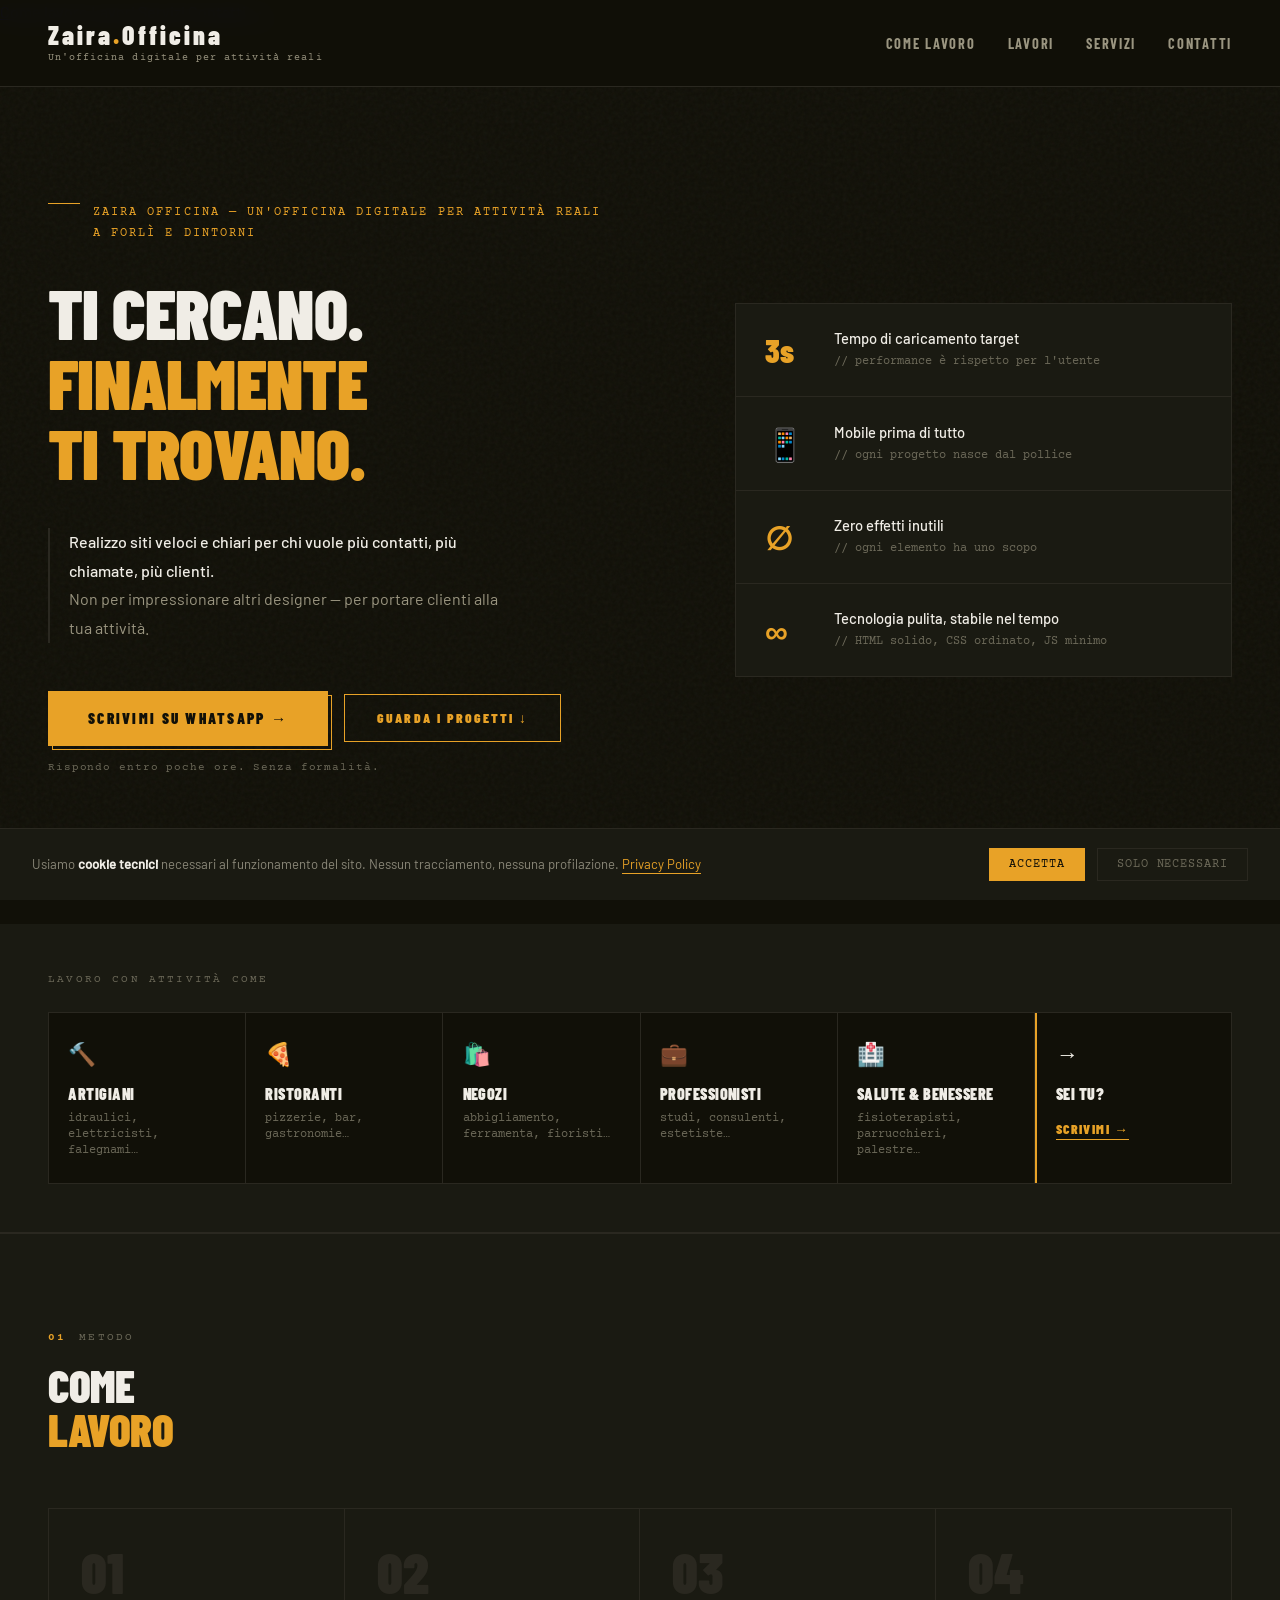
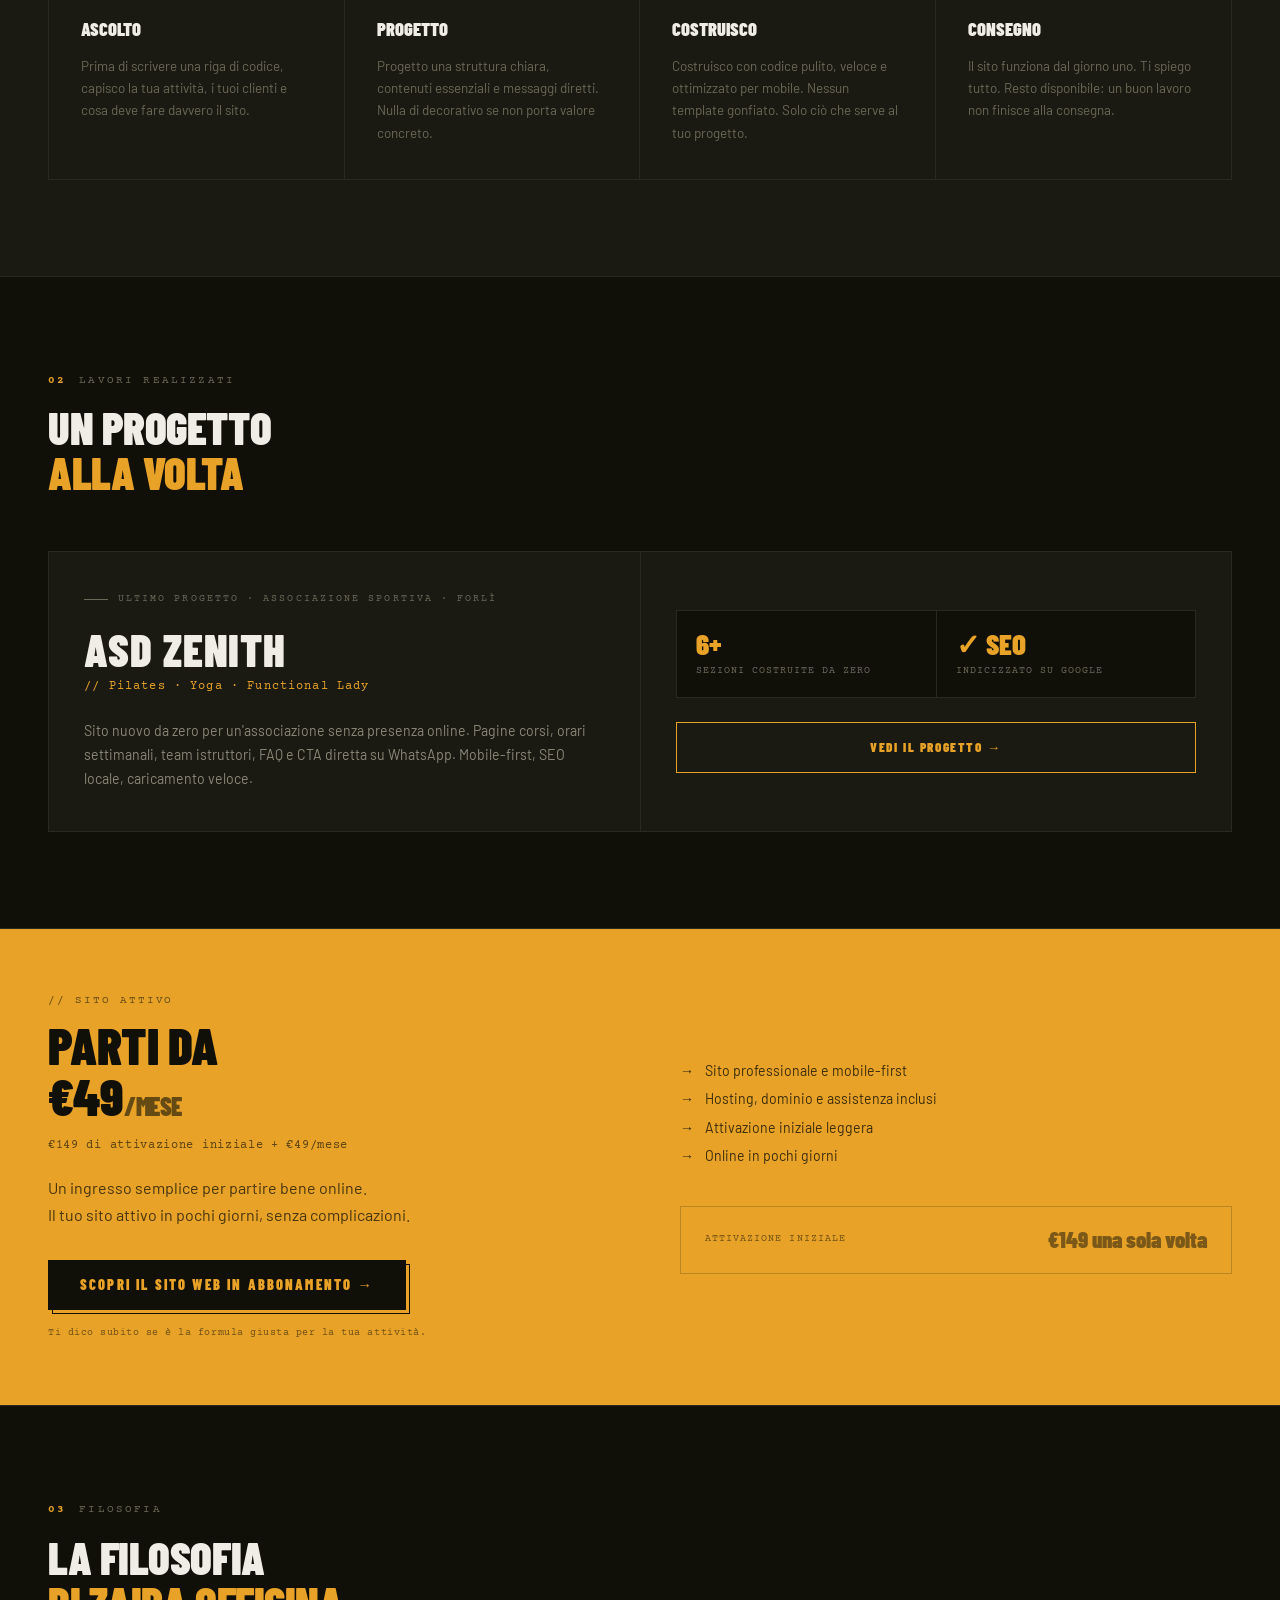
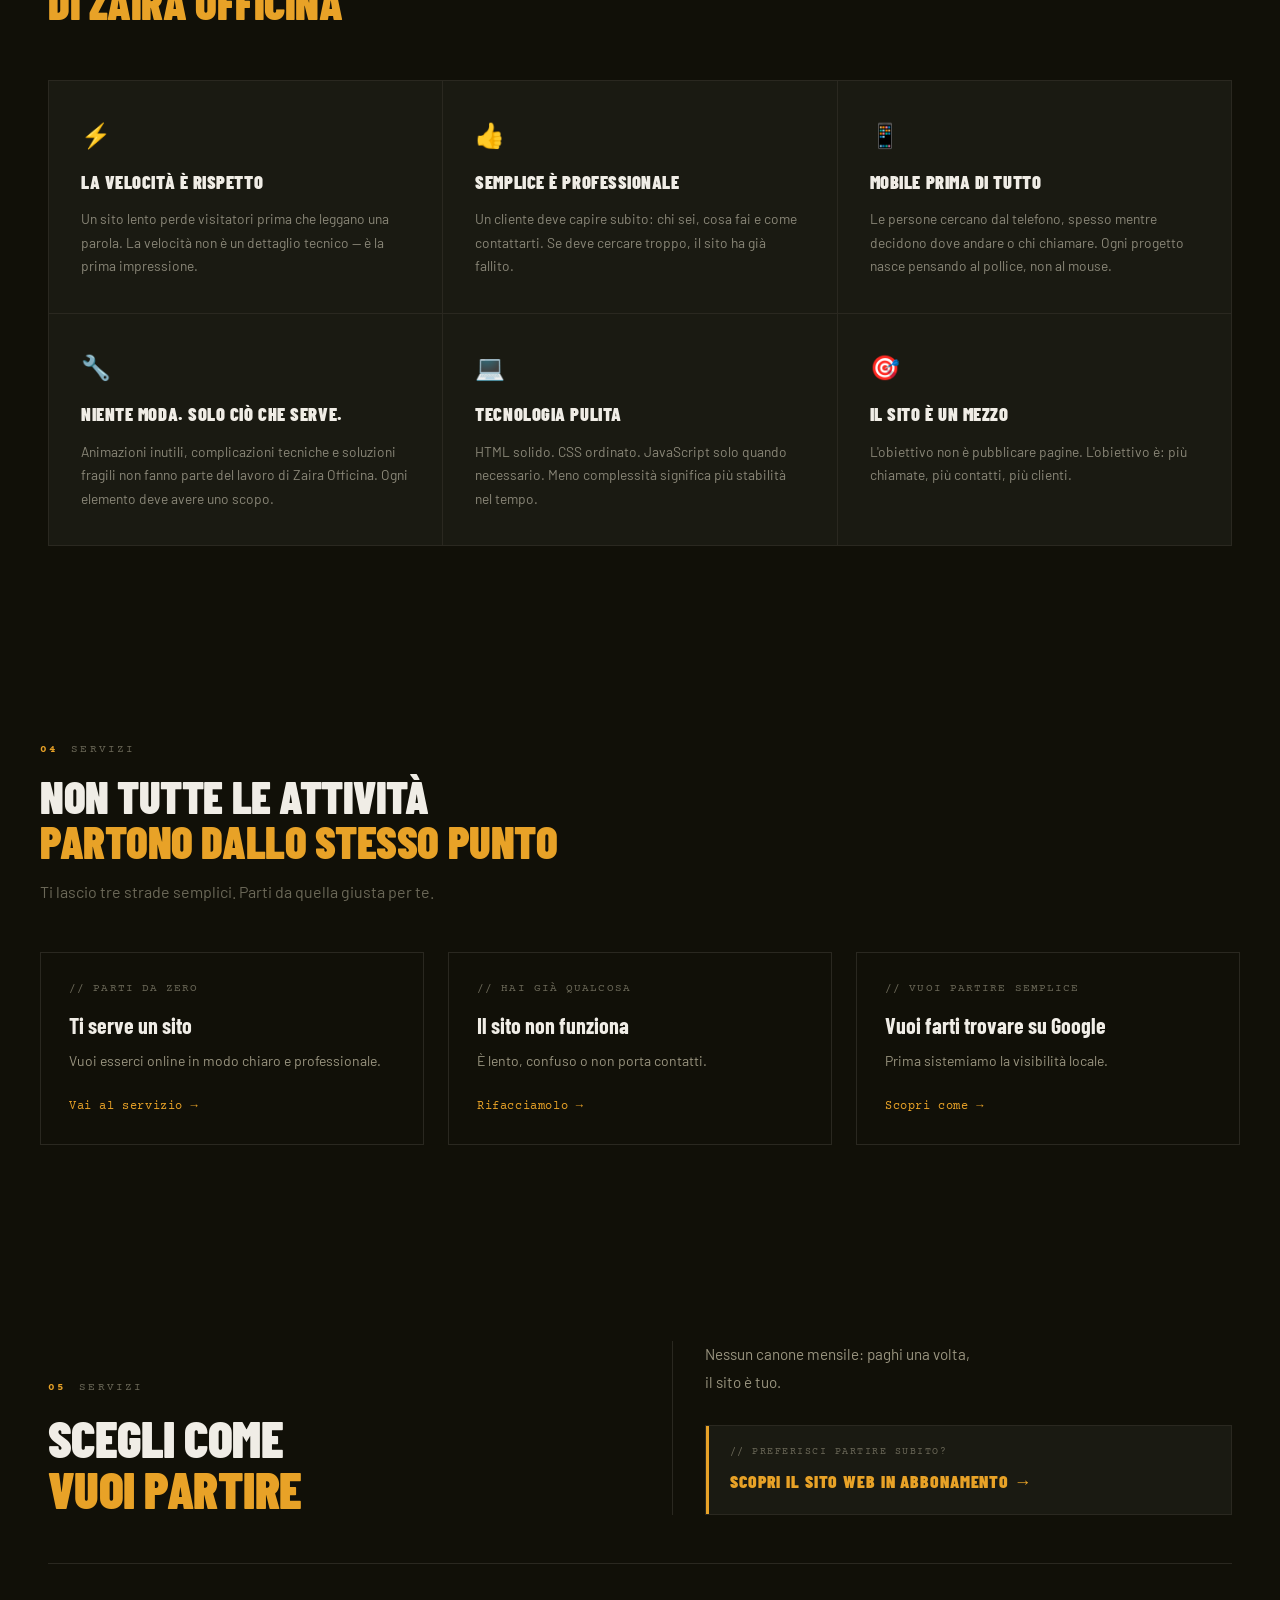
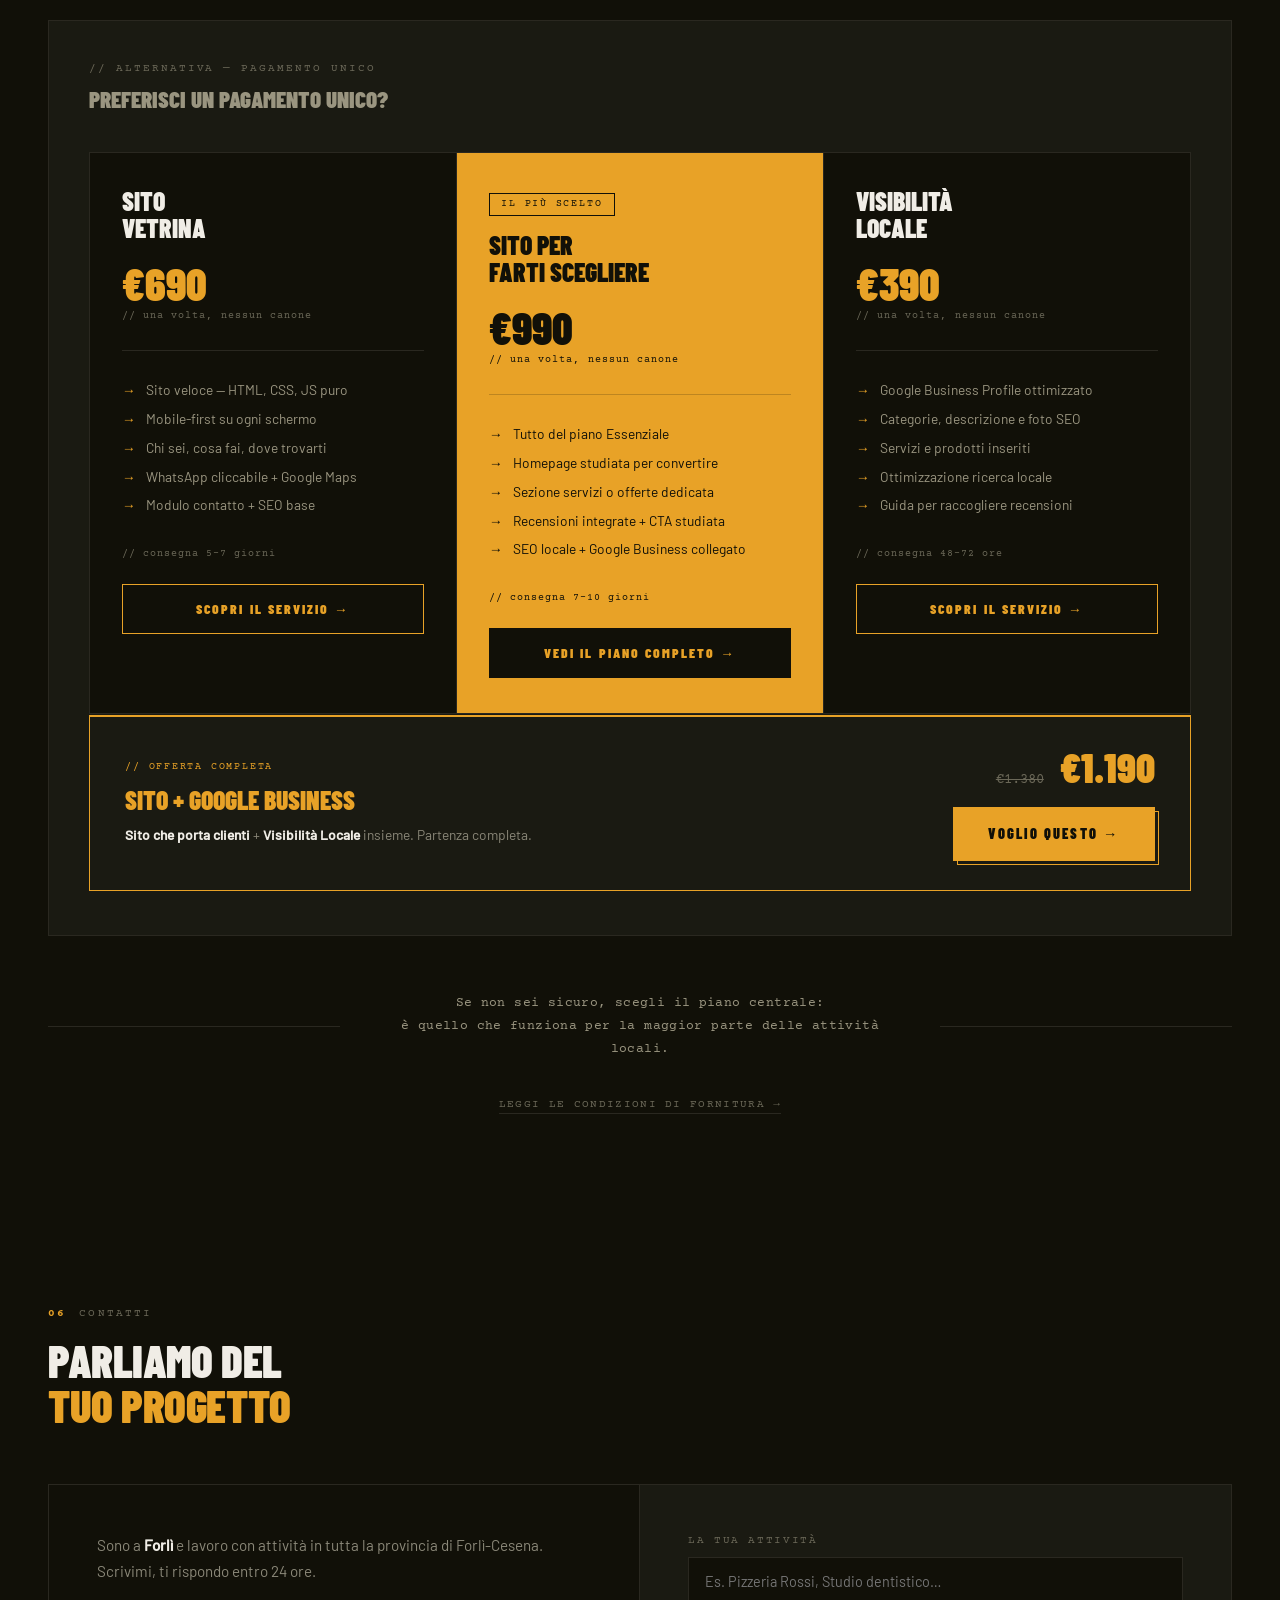
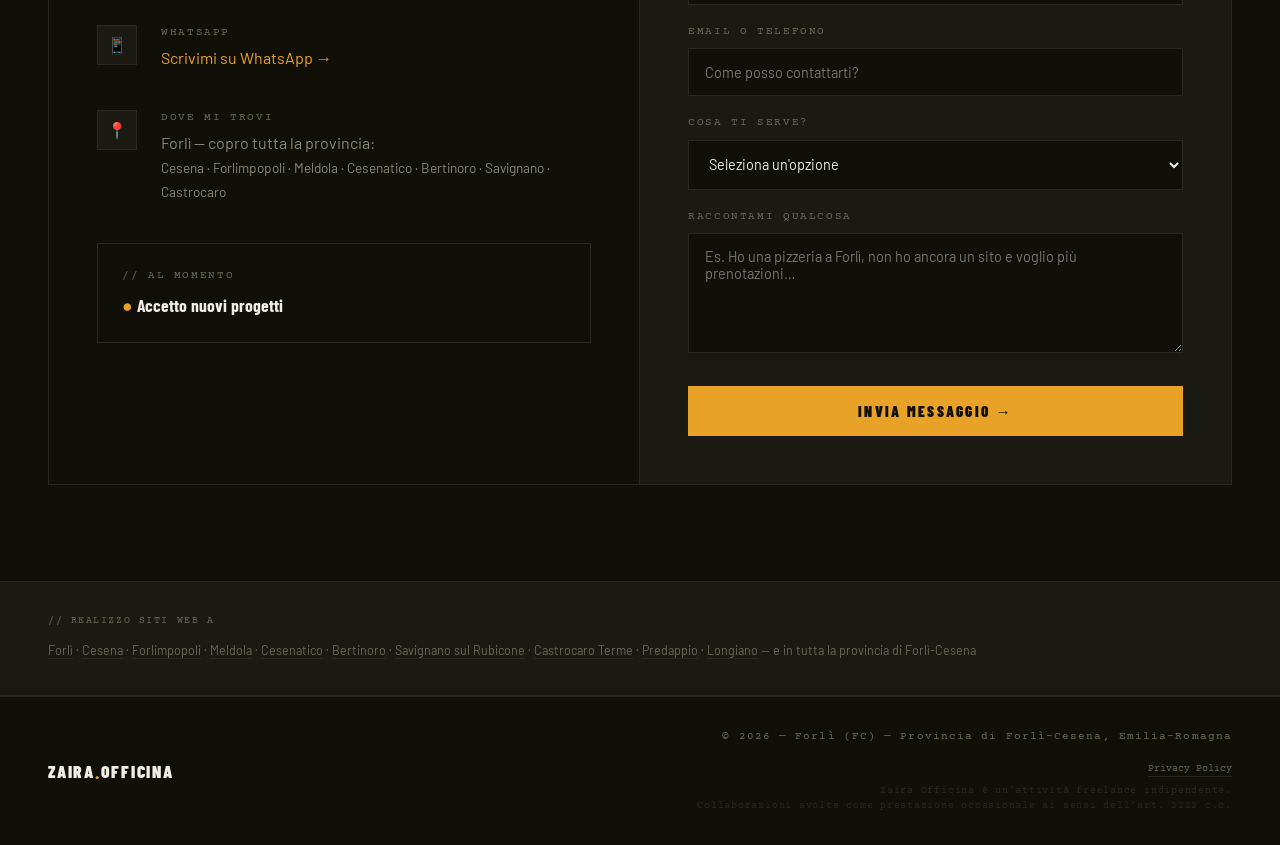
==== index.html @ 29a96f9b "fix: update" ====
<!DOCTYPE html>
<html lang="it">

<head>
    <meta charset="UTF-8">
    <meta name="viewport" content="width=device-width, initial-scale=1.0, viewport-fit=cover">


    <!-- Titolo pagina — include la keyword locale principale -->
    <title>Siti web professionali a Forlì | Zaira Officina — Web Agency Forlì-Cesena</title>

    <!-- ── FAVICON ─────────────────────────────────────────────────────────── -->
    <link rel="icon" type="image/x-icon" href="img/favicon.ico">
    <link rel="icon" type="image/svg+xml" href="img/favicon.svg">
    <link rel="icon" type="image/png" sizes="32x32" href="img/favicon-32.png">
    <link rel="icon" type="image/png" sizes="16x16" href="img/favicon-16.png">

    <!-- Meta description — appare nei risultati Google (max 160 caratteri) -->
    <meta name="description" content="Zaira Officina crea siti web veloci per artigiani, negozi e ristoranti a Forlì e provincia di Forlì-Cesena. Design mobile-first, SEO locale, prezzi chiari. Risposta entro 24h.">

    <!-- Canonical — indica a Google l'URL ufficiale della pagina -->
    <link rel="canonical" href="https://zairaofficina.it/">

    <!-- Robots — permette esplicitamente indicizzazione e follow dei link -->
    <meta name="robots" content="index, follow, max-snippet:-1, max-image-preview:large, max-video-preview:-1">

    <link rel="sitemap" type="application/xml" href="sitemap.xml">

    <!-- ── OPEN GRAPH (Facebook, WhatsApp, LinkedIn) ──────────────────────── -->
    <meta property="og:type" content="website">
    <meta property="og:locale" content="it_IT">
    <meta property="og:site_name" content="Zaira Officina">
    <meta property="og:title" content="Siti web professionali a Forlì | Zaira Officina">
    <meta property="og:description" content="Siti veloci e chiari per artigiani, negozi e ristoranti a Forlì e provincia Forlì-Cesena. Più contatti, più clienti.">
    <meta property="og:url" content="https://zairaofficina.it/">
    <meta property="og:image" content="https://zairaofficina.it/img/og-sito-attivo.jpg">

    <!-- ── TWITTER / X CARD ──────────────────────────────────────────────── -->
    <meta name="twitter:card" content="summary_large_image">
    <meta name="twitter:title" content="Siti web professionali a Forlì | Zaira Officina">
    <meta name="twitter:description" content="Web agency a Forlì: siti veloci per artigiani, negozi e ristoranti in tutta la provincia Forlì-Cesena.">

    <!-- ── SCHEMA.ORG — DATI STRUTTURATI (JSON-LD) ───────────────────────── -->
    <script type="application/ld+json">
        {
            "@context": "https://schema.org",
            "@type": "ProfessionalService",
            "name": "Zaira Officina",
            "description": "Web agency a Forlì specializzata in siti web professionali per artigiani, negozi, ristoranti e liberi professionisti nella provincia di Forlì-Cesena.",
            "url": "https://zairaofficina.it",
            "logo": "https://zairaofficina.it/img/favicon.svg",
            "image": "https://zairaofficina.it/img/og-sito-attivo.jpg",
            "telephone": "+39-393-071-9544",
            "email": "info@zairaofficina.it",
            "address": {
                "@type": "PostalAddress",
                "addressLocality": "Forlimpopoli",
                "addressRegion": "FC",
                "postalCode": "47034",
                "addressCountry": "IT"
            },
            "geo": {
                "@type": "GeoCoordinates",
                "latitude": 44.1769,
                "longitude": 12.1285
            },
            "areaServed": [{
                "@type": "City",
                "name": "Forlì"
            }, {
                "@type": "City",
                "name": "Cesena"
            }, {
                "@type": "City",
                "name": "Forlimpopoli"
            }, {
                "@type": "City",
                "name": "Meldola"
            }, {
                "@type": "City",
                "name": "Cesenatico"
            }, {
                "@type": "City",
                "name": "Bertinoro"
            }, {
                "@type": "City",
                "name": "Savignano sul Rubicone"
            }, {
                "@type": "City",
                "name": "Castrocaro Terme"
            }, {
                "@type": "AdministrativeArea",
                "name": "Provincia di Forlì-Cesena"
            }],
            "serviceType": [
                "Realizzazione siti web",
                "Web design mobile-first",
                "SEO locale",
                "E-commerce",
                "Google Business ottimizzazione"
            ],
            "priceRange": "€€",
            "openingHoursSpecification": [{
                "@type": "OpeningHoursSpecification",
                "dayOfWeek": ["Monday", "Tuesday", "Wednesday", "Thursday", "Friday"],
                "opens": "09:00",
                "closes": "18:00"
            }],
            "sameAs": [
                "https://www.instagram.com/zaira.officina/"
            ]
        }
    </script>

    <link rel="stylesheet" href="css/main.min.css">
</head>

<body>

    <!-- NAVIGAZIONE -->
    <nav>
        <a href="index.html" class="nav-logo">
            <span class="logo-name">Zaira<span>.</span>Officina</span>
            <span class="logo-tag">Un'officina digitale per attività reali</span>
        </a>

        <!-- Menu desktop -->
        <ul class="nav-links">
            <li><a href="#processo">Come lavoro</a></li>
            <li><a href="#portfolio">Lavori</a></li>
            <li><a href="#prezzi">Servizi</a></li>
            <li><a href="#contatti">Contatti</a></li>
        </ul>

        <!-- Hamburger — visibile solo su mobile (< 900px) -->
        <button class="hamburger" aria-label="Apri menu" aria-expanded="false">
            <span class="hamburger-bar"></span>
            <span class="hamburger-bar"></span>
            <span class="hamburger-bar"></span>
        </button>
    </nav>

    <!-- Menu overlay mobile -->
    <div class="nav-mobile-menu" role="dialog" aria-label="Menu di navigazione">
        <a href="#processo">Come lavoro</a>
        <a href="#portfolio">Lavori</a>
        <a href="#prezzi">Servizi</a>
        <a href="#contatti" class="nav-mobile-cta">Contatti →</a>
    </div>


    <!-- ════════════════════════════════════════════════════════════════════════
       HERO
       Struttura: colonna sinistra (titolo + CTA) | colonna destra (stat-blocks)
       ════════════════════════════════════════════════════════════════════════ -->
    <div class="hero">

        <!-- Colonna sinistra -->
        <div class="hero-left">
            <p class="hero-tag">
                Zaira Officina — un'officina digitale per attività reali<br>a Forlì e dintorni
            </p>

            <h1 class="hero-title">
                <!-- Riga 1: sempre visibile -->
                <span class="line-seek">Ti cercano.</span><br>

                <!-- Riga 2: viene barrata e scompare via CSS animation -->
                <span class="line-lost">Non ti trovano.</span>

                <!-- Riga 3: entra dal basso dopo la barratura -->
                <span class="line-solution">Finalmente<br>ti trovano.</span>
            </h1>

            <p class="hero-sub">
                <strong>Realizzo siti veloci e chiari per chi vuole più contatti, più chiamate, più clienti.</strong><br> Non per impressionare altri designer — per portare clienti alla tua attività.
            </p>

            <!-- CTA hero: bottone primario WhatsApp + secondario portfolio -->
            <div class="hero-cta-group">
                <a href="https://wa.me/393930719544?text=Ciao%20Cristian,%20ho%20visto%20il%20tuo%20sito.%20Vorrei%20capire%20meglio." class="btn-primary" target="_blank" rel="noopener">
                    Scrivimi su WhatsApp →
                </a>
                <a href="#portfolio" class="btn-outline">
                    Guarda i progetti ↓
                </a>
            </div>
            <p class="hero-cta-note">Rispondo entro poche ore. Senza formalità.</p>
        </div>

        <!-- Colonna destra: stat-blocks -->
        <div class="hero-right">
            <div class="stat-block">
                <div class="stat-num">3s</div>
                <div>
                    <div class="stat-label">Tempo di caricamento target</div>
                    <div class="stat-desc">// performance è rispetto per l'utente</div>
                </div>
            </div>

            <div class="stat-block">
                <div class="stat-num">📱</div>
                <div>
                    <div class="stat-label">Mobile prima di tutto</div>
                    <div class="stat-desc">// ogni progetto nasce dal pollice</div>
                </div>
            </div>

            <div class="stat-block">
                <div class="stat-num">∅</div>
                <div>
                    <div class="stat-label">Zero effetti inutili</div>
                    <div class="stat-desc">// ogni elemento ha uno scopo</div>
                </div>
            </div>

            <div class="stat-block">
                <div class="stat-num">∞</div>
                <div>
                    <div class="stat-label">Tecnologia pulita, stabile nel tempo</div>
                    <div class="stat-desc">// HTML solido, CSS ordinato, JS minimo</div>
                </div>
            </div>
        </div>

    </div>
    <!-- /hero -->

    <!-- FOR WHO -->
    <div class="for-who">
        <div class="for-who-inner">
            <p class="for-who-label">Lavoro con attività come</p>
            <div class="for-who-grid">

                <div class="for-who-item">
                    <span class="for-who-icon" aria-hidden="true">🔨</span>
                    <span class="for-who-name">Artigiani</span>
                    <span class="for-who-ex">idraulici, elettricisti, falegnami…</span>
                </div>

                <div class="for-who-item">
                    <span class="for-who-icon" aria-hidden="true">🍕</span>
                    <span class="for-who-name">Ristoranti</span>
                    <span class="for-who-ex">pizzerie, bar, gastronomie…</span>
                </div>

                <div class="for-who-item">
                    <span class="for-who-icon" aria-hidden="true">🛍️</span>
                    <span class="for-who-name">Negozi</span>
                    <span class="for-who-ex">abbigliamento, ferramenta, fioristi…</span>
                </div>

                <div class="for-who-item">
                    <span class="for-who-icon" aria-hidden="true">💼</span>
                    <span class="for-who-name">Professionisti</span>
                    <span class="for-who-ex">studi, consulenti, estetiste…</span>
                </div>

                <div class="for-who-item">
                    <span class="for-who-icon" aria-hidden="true">🏥</span>
                    <span class="for-who-name">Salute &amp; Benessere</span>
                    <span class="for-who-ex">fisioterapisti, parrucchieri, palestre…</span>
                </div>

                <!-- CTA: "Sei tu?" -->
                <div class="for-who-item for-who-cta">
                    <span class="for-who-icon" aria-hidden="true">→</span>
                    <span class="for-who-name">Sei tu?</span>
                    <a href="#contatti" class="for-who-link">Scrivimi →</a>
                </div>

            </div>
        </div>
    </div>
    <!-- /for-who -->


    <!-- PROCESSO -->
    <section id="processo" class="process">
        <div class="process-inner">
            <div class="section-label" data-num="01">Metodo</div>
            <h2 class="section-title">
                Come<br>
                <span>lavoro</span>
            </h2>

            <div class="process-steps">

                <div class="step">
                    <div class="step-num" aria-hidden="true">01</div>
                    <h3 class="step-title">Ascolto</h3>
                    <p class="step-text">Prima di scrivere una riga di codice, capisco la tua attività, i tuoi clienti e cosa deve fare davvero il sito.</p>
                </div>

                <div class="step">
                    <div class="step-num" aria-hidden="true">02</div>
                    <h3 class="step-title">Progetto</h3>
                    <p class="step-text">Progetto una struttura chiara, contenuti essenziali e messaggi diretti. Nulla di decorativo se non porta valore concreto.</p>
                </div>

                <div class="step">
                    <div class="step-num" aria-hidden="true">03</div>
                    <h3 class="step-title">Costruisco</h3>
                    <p class="step-text">Costruisco con codice pulito, veloce e ottimizzato per mobile. Nessun template gonfiato. Solo ciò che serve al tuo progetto.</p>
                </div>

                <div class="step">
                    <div class="step-num" aria-hidden="true">04</div>
                    <h3 class="step-title">Consegno</h3>
                    <p class="step-text">Il sito funziona dal giorno uno. Ti spiego tutto. Resto disponibile: un buon lavoro non finisce alla consegna.</p>
                </div>

            </div>
        </div>
    </section>
    <!-- /processo -->


    <!-- PORTFOLIO -->
    <section id="portfolio" class="portfolio">
        <div class="section-label" data-num="02">Lavori realizzati</div>
        <h2 class="section-title">
            Un progetto<br>
            <span>alla volta</span>
        </h2>

        <div class="portfolio-card">

            <div class="card-left">
                <div class="card-tag">Ultimo progetto · Associazione sportiva · Forlì</div>
                <div class="card-client">ASD Zenith</div>
                <div class="card-type">// Pilates · Yoga · Functional Lady</div>
                <div class="card-desc">
                    Sito nuovo da zero per un'associazione senza presenza online. Pagine corsi, orari settimanali, team istruttori, FAQ e CTA diretta su WhatsApp. Mobile-first, SEO locale, caricamento veloce.
                </div>
            </div>

            <div class="card-right">
                <div class="card-stats">
                    <div class="card-stat">
                        <div class="card-stat-num">6+</div>
                        <div class="card-stat-label">sezioni costruite da zero</div>
                    </div>
                    <div class="card-stat">
                        <div class="card-stat-num">✓ SEO</div>
                        <div class="card-stat-label">indicizzato su Google</div>
                    </div>
                </div>
                <a href="https://www.zenithasd.it" class="card-link" target="_blank" rel="noopener">Vedi il progetto →</a>
            </div>

        </div>

    </section>
    <!-- /portfolio -->


    <!-- ════════════════════════════════════════════════════════════════════════
       SITO ATTIVO — Spotlight canone mensile
       ════════════════════════════════════════════════════════════════════════ -->
    <section class="sa-spotlight">
        <div class="sa-spotlight-inner">

            <div class="sa-spotlight-left">
                <div class="sa-spotlight-label">// sito attivo</div>

                <h2 class="sa-spotlight-title">
                    Parti da<br>
                    <span class="sa-sp-price-inline">€49</span><span class="sa-sp-mo">/mese</span>
                </h2>

                <p class="sa-spotlight-mini">€149 di attivazione iniziale + €49/mese</p>

                <p class="sa-spotlight-sub">
                    Un ingresso semplice per partire bene online.<br> Il tuo sito attivo in pochi giorni, senza complicazioni.
                </p>

                <a href="pages/sito-attivo.html" class="sa-spotlight-cta">Scopri il sito web in abbonamento →</a>

                <p class="sa-spotlight-reassure">
                    Ti dico subito se è la formula giusta per la tua attività.
                </p>
            </div>

            <div class="sa-spotlight-right">

                <ul class="sa-spotlight-list">
                    <li>Sito professionale e mobile-first</li>
                    <li>Hosting, dominio e assistenza inclusi</li>
                    <li>Attivazione iniziale leggera</li>
                    <li>Online in pochi giorni</li>
                </ul>

                <div class="sa-spotlight-activation">
                    <span class="sa-act-label">Attivazione iniziale</span>
                    <span class="sa-act-value">€149 una sola volta</span>
                </div>

            </div>

        </div>
    </section>
    <!-- /sito-attivo -->

    <!-- ════════════════════════════════════════════════════════════════════════
       PREZZI — "Scegli come vuoi partire"
       ════════════════════════════════════════════════════════════════════════ -->



    <!-- MANIFESTO -->
    <section id="manifesto" class="manifesto">
        <div class="section-label" data-num="03">Filosofia</div>
        <h2 class="section-title">
            La filosofia<br>
            <span>di Zaira Officina</span>
        </h2>

        <div class="manifesto-grid">

            <article class="manifesto-card">
                <span class="card-icon" aria-hidden="true">⚡</span>
                <h3 class="card-title">La velocità è rispetto</h3>
                <p class="card-text">Un sito lento perde visitatori prima che leggano una parola. La velocità non è un dettaglio tecnico — è la prima impressione.</p>
            </article>

            <article class="manifesto-card">
                <span class="card-icon" aria-hidden="true">👍</span>
                <h3 class="card-title">Semplice è professionale</h3>
                <p class="card-text">Un cliente deve capire subito: chi sei, cosa fai e come contattarti. Se deve cercare troppo, il sito ha già fallito.</p>
            </article>

            <article class="manifesto-card">
                <span class="card-icon" aria-hidden="true">📱</span>
                <h3 class="card-title">Mobile prima di tutto</h3>
                <p class="card-text">Le persone cercano dal telefono, spesso mentre decidono dove andare o chi chiamare. Ogni progetto nasce pensando al pollice, non al mouse.</p>
            </article>

            <article class="manifesto-card">
                <span class="card-icon" aria-hidden="true">🔧</span>
                <h3 class="card-title">Niente moda. Solo ciò che serve.</h3>
                <p class="card-text">Animazioni inutili, complicazioni tecniche e soluzioni fragili non fanno parte del lavoro di Zaira Officina. Ogni elemento deve avere uno scopo.</p>
            </article>

            <article class="manifesto-card">
                <span class="card-icon" aria-hidden="true">💻</span>
                <h3 class="card-title">Tecnologia pulita</h3>
                <p class="card-text">HTML solido. CSS ordinato. JavaScript solo quando necessario. Meno complessità significa più stabilità nel tempo.</p>
            </article>

            <article class="manifesto-card">
                <span class="card-icon" aria-hidden="true">🎯</span>
                <h3 class="card-title">Il sito è un mezzo</h3>
                <p class="card-text">L'obiettivo non è pubblicare pagine. L'obiettivo è: più chiamate, più contatti, più clienti.</p>
            </article>

        </div>
    </section>
    <!-- /manifesto -->

    <!-- services-entry -->
    <section class="services-entry">

        <div class="services-entry-inner">

            <div class="section-label" data-num="04">Servizi</div>

            <h2 class="section-title">
                Non tutte le attività<br>
                <span>partono dallo stesso punto</span>
            </h2>

            <p class="services-entry-sub">
                Ti lascio tre strade semplici. Parti da quella giusta per te.
            </p>

            <div class="services-entry-grid">

                <!-- 1. NON HAI SITO -->
                <a href="servizi/siti-web-forli.html" class="services-entry-card">
                    <div class="services-entry-label">// parti da zero</div>
                    <h3>Ti serve un sito</h3>
                    <p>Vuoi esserci online in modo chiaro e professionale.</p>
                    <span class="services-entry-link">Vai al servizio →</span>
                </a>

                <!-- 2. HAI GIÀ UN SITO -->
                <a href="servizi/rifacimento-sito-web.html" class="services-entry-card">
                    <div class="services-entry-label">// hai già qualcosa</div>
                    <h3>Il sito non funziona</h3>
                    <p>È lento, confuso o non porta contatti.</p>
                    <span class="services-entry-link">Rifacciamolo →</span>
                </a>

                <!-- 3. VUOI PARTIRE LEGGERO -->
                <a href="servizi/google-business-profile.html" class="services-entry-card">
                    <div class="services-entry-label">// vuoi partire semplice</div>
                    <h3>Vuoi farti trovare su Google</h3>
                    <p>Prima sistemiamo la visibilità locale.</p>
                    <span class="services-entry-link">Scopri come →</span>
                </a>

            </div>

        </div>

    </section>
    <!-- /services-entry -->

    <!-- prezzi -->
    <section id="prezzi" class="pz">

        <!-- HEADER -->
        <div class="pz-header">
            <div class="pz-header-left">
                <div class="section-label" data-num="05">Servizi</div>
                <h2 class="pz-title">Scegli come<br><span>vuoi partire</span></h2>
            </div>
            <div class="pz-header-right">
                <p class="pz-sub">Nessun canone mensile: paghi una volta,<br>il sito è tuo.</p>
                <a href="pages/sito-attivo.html" class="pz-sub-cta">
                    <span class="pz-sub-cta-label">// preferisci partire subito?</span>
                    <span class="pz-sub-cta-text">Scopri il sito web in abbonamento →</span>
                </a>
            </div>
        </div>
        <!-- /pz-header -->

        <!-- BLOCCO A — PAGAMENTO UNA TANTUM -->
        <div class="pz-block pz-block--secondary">

            <div class="pz-block-header">
                <div class="pz-block-label">// alternativa — pagamento unico</div>
                <h3 class="pz-block-title pz-block-title--secondary">Preferisci un pagamento unico?</h3>
            </div>

            <div class="pz-cards">

                <!-- Sito Vetrina -->
                <div class="pz-card">
                    <div class="pz-card-top">
                        <div class="pz-card-name">Sito<br>Vetrina</div>
                        <div class="pz-price">
                            <span class="pz-price-num">€690</span>
                            <span class="pz-price-note">// una volta, nessun canone</span>
                        </div>
                    </div>
                    <ul class="pz-features">
                        <li>Sito veloce — HTML, CSS, JS puro</li>
                        <li>Mobile-first su ogni schermo</li>
                        <li>Chi sei, cosa fai, dove trovarti</li>
                        <li>WhatsApp cliccabile + Google Maps</li>
                        <li>Modulo contatto + SEO base</li>
                    </ul>
                    <div class="pz-delivery">// consegna 5–7 giorni</div>
                    <a href="servizi/siti-web-forli.html" class="pz-btn pz-btn--outline">Scopri il servizio →</a>
                </div>

                <!-- Sito per farti scegliere — FEATURED -->
                <div class="pz-card pz-card--featured">
                    <div class="pz-badge">Il più scelto</div>
                    <div class="pz-card-top">
                        <div class="pz-card-name">Sito per<br>farti scegliere</div>
                        <div class="pz-price">
                            <span class="pz-price-num">€990</span>
                            <span class="pz-price-note">// una volta, nessun canone</span>
                        </div>
                    </div>
                    <ul class="pz-features">
                        <li>Tutto del piano Essenziale</li>
                        <li>Homepage studiata per convertire</li>
                        <li>Sezione servizi o offerte dedicata</li>
                        <li>Recensioni integrate + CTA studiata</li>
                        <li>SEO locale + Google Business collegato</li>
                    </ul>
                    <div class="pz-delivery">// consegna 7–10 giorni</div>
                    <a href="servizi/siti-web-forli.html#pro" class="pz-btn pz-btn--dark">Vedi il piano completo →</a>
                </div>

                <!-- Visibilità Locale -->
                <div class="pz-card">
                    <div class="pz-card-top">
                        <div class="pz-card-name">Visibilità<br>Locale</div>
                        <div class="pz-price">
                            <span class="pz-price-num">€390</span>
                            <span class="pz-price-note">// una volta, nessun canone</span>
                        </div>
                    </div>
                    <ul class="pz-features">
                        <li>Google Business Profile ottimizzato</li>
                        <li>Categorie, descrizione e foto SEO</li>
                        <li>Servizi e prodotti inseriti</li>
                        <li>Ottimizzazione ricerca locale</li>
                        <li>Guida per raccogliere recensioni</li>
                    </ul>
                    <div class="pz-delivery">// consegna 48–72 ore</div>
                    <a href="servizi/google-business-profile.html" class="pz-btn pz-btn--outline">Scopri il servizio →</a>
                </div>

            </div>
            <!-- /pz-cards -->

            <!-- Bundle -->
            <div class="pz-bundle">
                <div class="pz-bundle-left">
                    <div class="pz-bundle-label">// offerta completa</div>
                    <div class="pz-bundle-name">Sito + Google Business</div>
                    <div class="pz-bundle-desc"><strong>Sito che porta clienti</strong> + <strong>Visibilità Locale</strong> insieme. Partenza completa.</div>
                </div>
                <div class="pz-bundle-right">
                    <div class="pz-bundle-prices">
                        <span class="pz-bundle-old">€1.380</span>
                        <span class="pz-bundle-new">€1.190</span>
                    </div>
                    <a href="#contatti" class="pz-btn pz-btn--primary">Voglio questo →</a>
                </div>
            </div>
            <!-- /bundle -->

        </div>
        <!-- /blocco A -->




        <!-- FRASE PSICOLOGICA -->
        <div class="pz-closer">
            <span class="pz-closer-line"></span>
            <p class="pz-closer-text">Se non sei sicuro, scegli il piano centrale:<br>è quello che funziona per la maggior parte delle attività locali.</p>
            <span class="pz-closer-line"></span>
        </div>

        <!-- LINK CONDIZIONI -->
        <div class="pz-conditions-wrap">
            <a href="pages/fornitura-termini.html" class="pz-conditions-link">
                Leggi le condizioni di fornitura →
            </a>
        </div>

    </section>
    <!-- /prezzi -->


    <!-- RECENSIONI -->
    <!-- RECENSIONI (temporaneamente commentata)
    <section class="reviews">
      <div class="reviews-inner">
        <div class="section-label" data-num="05">Recensioni reali</div>
        <h2 class="section-title">
          Cosa dicono<br>
          <span>i clienti</span>
        </h2>
        <div class="reviews-grid">
          <article class="review-card">
            <div class="stars" aria-label="5 stelle su 5">★★★★★</div>
            <blockquote class="review-text">
              "Finalmente un sito che i miei clienti capiscono al volo. In tre settimane dal lancio ho ricevuto più richieste di preventivo che nei sei mesi precedenti."
            </blockquote>
            <div class="review-author">Marco Ferretti</div>
            <div class="review-role">// Idraulico, Forlì</div>
          </article>
          <article class="review-card">
            <div class="stars" aria-label="5 stelle su 5">★★★★★</div>
            <blockquote class="review-text">
              "Niente fronzoli, niente perditempo. Mi hanno spiegato tutto chiaramente, il sito è veloce e funziona anche dal telefonino. Esattamente quello che cercavo."
            </blockquote>
            <div class="review-author">Laura Colombo</div>
            <div class="review-role">// Parrucchiera, Cesena</div>
          </article>
          <article class="review-card">
            <div class="stars" aria-label="5 stelle su 5">★★★★★</div>
            <blockquote class="review-text">
              "Il sito precedente era lento e non si vedeva bene sul telefono. Ora i clienti mi trovano su Google e mi scrivono direttamente su WhatsApp. Ha cambiato tutto."
            </blockquote>
            <div class="review-author">Giuseppe Rizzo</div>
            <div class="review-role">// Officina meccanica, Forlimpopoli</div>
          </article>
        </div>
      </div>
    </section>
    /reviews -->



    <!-- CONTATTI -->
    <section id="contatti" class="contact">
        <div class="section-label" data-num="06">Contatti</div>
        <h2 class="section-title">
            Parliamo del<br>
            <span>tuo progetto</span>
        </h2>

        <div class="contact-grid">

            <!-- Colonna sinistra: informazioni di contatto -->
            <div class="contact-left">
                <p class="contact-intro">
                    Sono a <strong class="contact-city">Forlì</strong> e lavoro con attività in tutta la provincia di Forlì-Cesena. Scrivimi, ti rispondo entro 24 ore.
                </p>

                <div class="contact-item">
                    <div class="contact-icon" aria-hidden="true">📱</div>
                    <div>
                        <div class="contact-label">WhatsApp</div>
                        <div class="contact-value">
                            <a href="https://wa.me/393930719544?text=Ciao%20Cristian,%20ho%20visto%20il%20tuo%20sito.%20Vorrei%20capire%20meglio.">Scrivimi su WhatsApp →</a>
                        </div>
                    </div>
                </div>

                <div class="contact-item">
                    <div class="contact-icon" aria-hidden="true">📍</div>
                    <div>
                        <div class="contact-label">Dove mi trovi</div>
                        <div class="contact-value contact-value-muted">
                            Forlì — copro tutta la provincia:<br>
                            <span class="contact-cities">Cesena · Forlimpopoli · Meldola · Cesenatico · Bertinoro · Savignano · Castrocaro</span>
                        </div>
                    </div>
                </div>

                <!-- Badge disponibilità -->
                <div class="contact-status">
                    <div class="contact-status-label">// al momento</div>
                    <div class="contact-status-text">
                        <span class="contact-status-dot" aria-label="Disponibili">●</span> Accetto nuovi progetti
                    </div>
                </div>
            </div>

            <!-- Colonna destra: form di contatto -->
            <div class="contact-right">
                <!-- L'id="contact-form" è usato da main.js per agganciare il submit handler -->
                <form id="contact-form" novalidate>

                    <div class="form-group">
                        <label for="field-attivita">La tua attività</label>
                        <input type="text" id="field-attivita" name="attivita" placeholder="Es. Pizzeria Rossi, Studio dentistico…" required>
                    </div>

                    <div class="form-group">
                        <label for="field-contatto">Email o telefono</label>
                        <input type="text" id="field-contatto" name="contatto" placeholder="Come posso contattarti?" required>
                    </div>

                    <div class="form-group">
                        <label for="field-tipo">Cosa ti serve?</label>
                        <select id="field-tipo" name="tipo">
                            <option value="">Seleziona un'opzione</option>
                            <option value="nuovo">Sito nuovo da zero</option>
                            <option value="rifacimento">Rifacimento sito esistente</option>
                            <option value="google-business">Google Business Profile</option>
                            <option value="manutenzione">Manutenzione sito</option>
                            <option value="ecommerce">E-commerce</option>
                            <option value="non-so">Non so ancora — parliamone</option>
                        </select>
                    </div>

                    <div class="form-group">
                        <label for="field-messaggio">Raccontami qualcosa</label>
                        <textarea id="field-messaggio" name="messaggio" placeholder="Es. Ho una pizzeria a Forlì, non ho ancora un sito e voglio più prenotazioni…"></textarea>
                    </div>

                    <button type="submit" class="form-submit">Invia messaggio →</button>

                </form>
            </div>

        </div>
    </section>
    <!-- /contatti -->


    <!-- ════════════════════════════════════════════════════════════════════════
       FOOTER
       ════════════════════════════════════════════════════════════════════════ -->
    <!-- COPERTURA TERRITORIALE -->
    <div class="territory-block">
        <div class="territory-block-inner">
            <p class="territory-label">// Realizzo siti web a</p>
            <p class="territory-cities">
                <a href="#contatti" class="territory-link">Forlì</a> ·
                <a href="#contatti" class="territory-link">Cesena</a> ·
                <a href="#contatti" class="territory-link">Forlimpopoli</a> ·
                <a href="#contatti" class="territory-link">Meldola</a> ·
                <a href="#contatti" class="territory-link">Cesenatico</a> ·
                <a href="#contatti" class="territory-link">Bertinoro</a> ·
                <a href="#contatti" class="territory-link">Savignano sul Rubicone</a> ·
                <a href="#contatti" class="territory-link">Castrocaro Terme</a> ·
                <a href="#contatti" class="territory-link">Predappio</a> ·
                <a href="#contatti" class="territory-link">Longiano</a>
                — e in tutta la provincia di Forlì-Cesena
            </p>
        </div>
    </div>

    <div class="divider" aria-hidden="true"></div>
    <footer>
        <div class="footer-logo">ZAIRA<span>.</span>OFFICINA</div>
        <div class="footer-right">
            <div class="footer-copy">
                © <span id="footer-year"></span> — Forlì (FC) — Provincia di Forlì-Cesena, Emilia-Romagna
            </div>
            <div class="footer-legal">
                <a href="pages/privacy.html" class="footer-legal-link">Privacy Policy</a>
            </div>
            <!-- Disclaimer prestazione occasionale — rimuovi quando apri P.IVA -->
            <div class="footer-disclaimer">
                Zaira Officina è un'attività freelance indipendente.<br> Collaborazioni svolte come prestazione occasionale ai sensi dell'art. 2222 c.c.
            </div>
        </div>
    </footer>



    <!-- ════════════════════════════════════════════════════════════════════════
       FLOATING CTA BAR — visibile solo su mobile (< 600px)
       WhatsApp: wa.me/393930719544
       ════════════════════════════════════════════════════════════════════════ -->
    <div class="mobile-cta-bar" aria-hidden="true">
        <a href="https://wa.me/393930719544?text=Ciao%20Cristian,%20ho%20visto%20il%20tuo%20sito.%20Vorrei%20capire%20meglio." class="mobile-cta-wa">
            <!-- Icona WhatsApp SVG inline — nessuna dipendenza esterna -->
            <svg width="18" height="18" viewBox="0 0 24 24" fill="currentColor" aria-hidden="true">
                <path d="M17.472 14.382c-.297-.149-1.758-.867-2.03-.967-.273-.099-.471-.148-.67.15-.197.297-.767.966-.94 1.164-.173.199-.347.223-.644.075-.297-.15-1.255-.463-2.39-1.475-.883-.788-1.48-1.761-1.653-2.059-.173-.297-.018-.458.13-.606.134-.133.298-.347.446-.52.149-.174.198-.298.298-.497.099-.198.05-.371-.025-.52-.075-.149-.669-1.612-.916-2.207-.242-.579-.487-.5-.669-.51-.173-.008-.371-.01-.57-.01-.198 0-.52.074-.792.372-.272.297-1.04 1.016-1.04 2.479 0 1.462 1.065 2.875 1.213 3.074.149.198 2.096 3.2 5.077 4.487.709.306 1.262.489 1.694.625.712.227 1.36.195 1.871.118.571-.085 1.758-.719 2.006-1.413.248-.694.248-1.289.173-1.413-.074-.124-.272-.198-.57-.347m-5.421 7.403h-.004a9.87 9.87 0 01-5.031-1.378l-.361-.214-3.741.982.998-3.648-.235-.374a9.86 9.86 0 01-1.51-5.26c.001-5.45 4.436-9.884 9.888-9.884 2.64 0 5.122 1.03 6.988 2.898a9.825 9.825 0 012.893 6.994c-.003 5.45-4.437 9.884-9.885 9.884m8.413-18.297A11.815 11.815 0 0012.05 0C5.495 0 .16 5.335.157 11.892c0 2.096.547 4.142 1.588 5.945L.057 24l6.305-1.654a11.882 11.882 0 005.683 1.448h.005c6.554 0 11.89-5.335 11.893-11.893a11.821 11.821 0 00-3.48-8.413z"/>
            </svg> WhatsApp
        </a>
        <a href="#contatti" class="mobile-cta-form">
            Scrivimi →
        </a>
    </div>


    <!-- ════════════════════════════════════════════════════════════════════════
       BANNER COOKIE — GDPR
       Appare solo se l'utente non ha ancora espresso preferenza.
       La scelta viene salvata in localStorage con chiave "cookie_consent".
       ════════════════════════════════════════════════════════════════════════ -->
    <div id="cookie-banner" role="dialog" aria-label="Informativa cookie" aria-live="polite">
        <div class="cookie-inner">
            <p class="cookie-text">
                Usiamo <strong>cookie tecnici</strong> necessari al funzionamento del sito. Nessun tracciamento, nessuna profilazione. <a href="pages/privacy.html" class="cookie-privacy-link">Privacy Policy</a>
            </p>
            <div class="cookie-actions">
                <button id="cookie-accept" class="cookie-btn cookie-btn--accept">Accetta</button>
                <button id="cookie-reject" class="cookie-btn cookie-btn--reject">Solo necessari</button>
            </div>
        </div>
    </div>


    <!-- SCRIPT: caricato in fondo per non bloccare il rendering -->
    <script src="js/main.js"></script>

</body>

</html>
---- css/main.min.css ----
@font-face{font-family:'Barlow Condensed';src:url('fonts/barlow-condensed-v13-latin-regular.woff2') format('woff2');font-weight:400;font-style:normal;font-display:swap;}@font-face{font-family:'Barlow Condensed';src:url('fonts/barlow-condensed-v13-latin-700.woff2') format('woff2');font-weight:700;font-style:normal;font-display:swap;}@font-face{font-family:'Barlow Condensed';src:url('fonts/barlow-condensed-v13-latin-900.woff2') format('woff2');font-weight:900;font-style:normal;font-display:swap;}@font-face{font-family:'Barlow';src:url('fonts/barlow-v13-latin-300.woff2') format('woff2');font-weight:300;font-style:normal;font-display:swap;}@font-face{font-family:'Barlow';src:url('fonts/barlow-v13-latin-regular.woff2') format('woff2');font-weight:400;font-style:normal;font-display:swap;}@font-face{font-family:'Barlow';src:url('fonts/barlow-v13-latin-500.woff2') format('woff2');font-weight:500;font-style:normal;font-display:swap;}@font-face{font-family:'Courier Prime';src:url('fonts/courier-prime-v11-latin-regular.woff2') format('woff2');font-weight:400;font-style:normal;font-display:swap;}@font-face{font-family:'Courier Prime';src:url('fonts/courier-prime-v11-latin-700.woff2') format('woff2');font-weight:700;font-style:normal;font-display:swap;}:root{--bg:#111008;--bg2:#1a1a12;--bg3:#1e1b12;--accent:#e8a227;--accent2:#c4420f;--accent-d:rgba(232,162,39,0.12);--white:#f0ede6;--muted:#6b6858;--border:#2a2820;--text-mid:#9a9580;--text-low:#8a8778;--green:#6fcf97;--gap:1px;--max:1280px;--pad:clamp(20px,5vw,56px);--font-display:'Barlow Condensed',sans-serif;--font-body:'Barlow',sans-serif;--font-mono:'Courier Prime',monospace;--section-pad-v:6rem;--section-pad-h:3rem;--max-width:1280px;--grid-gap:1px;--radius:0;--transition-fast:0.2s ease;--transition-medium:0.3s ease;--transition-slow:0.4s ease;--z-nav:100;--z-noise:-1;}*,*::before,*::after{box-sizing:border-box;margin:0;padding:0;}html{scroll-behavior:smooth;}body{background:var(--bg);color:var(--white);font-family:var(--font-body);font-weight:400;overflow-x:hidden;line-height:1.5;}body::before{content:'';position:fixed;inset:0;background-image:url("data:image/svg+xml,%3Csvg viewBox='0 0 256 256' xmlns='http://www.w3.org/2000/svg'%3E%3Cfilter id='noise'%3E%3CfeTurbulence type='fractalNoise' baseFrequency='0.9' numOctaves='4' stitchTiles='stitch'/%3E%3C/filter%3E%3Crect width='100%25' height='100%25' filter='url(%23noise)' opacity='1'/%3E%3C/svg%3E");opacity:0.04;pointer-events:none;z-index:var(--z-noise);}section{position:relative;}.section-label{font-family:var(--font-mono);font-size:0.68rem;color:var(--muted);letter-spacing:0.2em;text-transform:uppercase;margin-bottom:1rem;display:flex;align-items:center;gap:0.8rem;}.section-label::before{content:attr(data-num);color:var(--accent);font-weight:700;}.section-title{font-family:var(--font-display);font-weight:900;font-size:clamp(2rem,3.5vw,3rem);text-transform:uppercase;line-height:1;letter-spacing:-0.01em;margin-bottom:0.3rem;}.divider{width:100%;height:1px;background:var(--border);}nav{position:fixed;top:0;width:100%;z-index:var(--z-nav);padding-top:1.4rem;padding-bottom:1.4rem;padding-left:max(3rem,calc((100% - var(--max-width)) / 2 + 3rem));padding-right:max(3rem,calc((100% - var(--max-width)) / 2 + 3rem));display:flex;justify-content:space-between;align-items:center;border-bottom:1px solid var(--border);background:rgba(17,16,8,0.92);backdrop-filter:blur(8px);}.nav-logo{display:flex;flex-direction:column;gap:2px;text-decoration:none;position:relative;z-index:var(--z-nav);}.nav-logo .logo-name{font-family:var(--font-display);font-weight:900;font-size:1.6rem;letter-spacing:0.12em;color:var(--white);transition:color var(--transition-fast);line-height:1;}.nav-logo .logo-name span{color:var(--accent);}.nav-logo .logo-tag{font-family:var(--font-mono);font-size:0.65rem;letter-spacing:0.1em;color:var(--text-mid);line-height:1;margin-top:3px;}.nav-logo:hover .logo-name{color:var(--accent);}.nav-links{display:flex;gap:2rem;list-style:none;}.nav-links a{font-family:var(--font-display);font-weight:700;font-size:0.9rem;color:var(--text-mid);text-decoration:none;letter-spacing:0.12em;text-transform:uppercase;transition:color var(--transition-fast);}.nav-links a:hover{color:var(--accent);}.hamburger{display:none;flex-direction:column;justify-content:center;align-items:center;gap:5px;width:44px;height:44px;cursor:pointer;background:transparent;border:none;padding:0;position:relative;z-index:var(--z-nav);flex-shrink:0;}.hamburger-bar{display:block;width:22px;height:2px;background:var(--white);transition:transform 0.25s ease,opacity 0.2s ease,width 0.2s ease;transform-origin:center;}.hamburger.is-open .hamburger-bar:nth-child(1){transform:translateY(7px) rotate(45deg);width:22px;}.hamburger.is-open .hamburger-bar:nth-child(2){opacity:0;width:0;}.hamburger.is-open .hamburger-bar:nth-child(3){transform:translateY(-7px) rotate(-45deg);width:22px;}.hamburger.is-open .hamburger-bar{background:var(--accent);}.btn-primary,.btn-outline,.btn-dark{display:inline-block;font-family:var(--font-display);font-weight:800;font-size:0.85rem;letter-spacing:0.15em;text-transform:uppercase;text-decoration:none;padding:0.8rem 2rem;transition:all var(--transition-fast);cursor:pointer;}.btn-primary{background:var(--accent);color:#111008;font-size:0.95rem;padding:1rem 2.5rem;position:relative;border:none;}.btn-primary::after{content:'';position:absolute;bottom:-4px;right:-4px;width:100%;height:100%;border:1px solid var(--accent);transition:all var(--transition-fast);}.btn-primary:hover{background:var(--white);color:#111008;}.btn-primary:hover::after{bottom:-6px;right:-6px;}.btn-outline{border:1px solid var(--accent);color:var(--accent);background:transparent;}.btn-outline:hover{background:var(--accent);color:#111008;}.btn-dark{border:1px solid #111008;background:#111008;color:var(--accent);font-size:0.85rem;}.btn-dark:hover{background:var(--bg);color:var(--accent);}.form-group{margin-bottom:1.2rem;}.form-group label{display:block;font-family:var(--font-mono);font-size:0.68rem;color:var(--muted);letter-spacing:0.15em;text-transform:uppercase;margin-bottom:0.5rem;}.form-group input,.form-group textarea,.form-group select{width:100%;background:var(--bg);border:1px solid var(--border);color:var(--white);padding:0.9rem 1rem;font-family:var(--font-body);font-size:0.9rem;outline:none;transition:border-color var(--transition-fast);border-radius:0;}.form-group input:focus,.form-group textarea:focus,.form-group select:focus{border-color:var(--accent);}.form-group textarea{height:120px;resize:vertical;}.form-group select option{background:var(--bg);}.form-submit{background:var(--accent);color:#111008;border:none;padding:1rem 2.5rem;font-family:var(--font-display);font-weight:800;font-size:0.95rem;letter-spacing:0.15em;text-transform:uppercase;cursor:pointer;transition:all var(--transition-fast);width:100%;margin-top:0.5rem;border-radius:0;}.form-submit:hover{background:var(--white);}.form-submit.is-sent{background:#2a7a3a;color:#fff;}.hero{min-height:100vh;display:grid;grid-template-columns:55fr 45fr;align-items:center;padding:7rem var(--section-pad-h) 5rem;gap:5rem;max-width:var(--max-width);margin:0 auto;position:relative;}.hero-left{position:relative;}.hero-tag{font-family:var(--font-mono);font-size:0.72rem;color:var(--accent);letter-spacing:0.18em;text-transform:uppercase;margin-bottom:2rem;display:flex;align-items:flex-start;gap:0.8rem;line-height:1.8;}.hero-tag::before{content:'';display:inline-block;width:2rem;height:1px;background:var(--accent);}.hero-title{font-family:var(--font-display);font-weight:900;font-size:clamp(3.2rem,5.5vw,5.5rem);line-height:1;letter-spacing:-0.01em;text-transform:uppercase;margin-bottom:2.5rem;}.line-seek{color:var(--white);}.line-lost{color:var(--muted);position:relative;display:inline-block;animation:fadeOutLine 0.4s 2s ease forwards;}.line-lost::after{content:'';position:absolute;left:0;top:52%;width:0;height:3px;background:var(--accent2);animation:strikethrough 0.5s 1.3s ease forwards;will-change:transform;}.line-solution{color:var(--accent);display:block;opacity:0;transform:translateY(60px);animation:slideUpSolution 0.6s 2.1s cubic-bezier(0.22,1,0.36,1) forwards;will-change:transform,opacity;}.hero-sub{font-size:1rem;color:var(--text-mid);line-height:1.8;max-width:460px;margin-bottom:3rem;padding-left:1.2rem;border-left:2px solid var(--border);}.hero-sub strong{color:var(--white);font-weight:500;}.hero-cta-group{display:flex;flex-wrap:wrap;gap:1rem;align-items:center;}.hero-cta-note{font-family:var(--font-mono);font-size:0.7rem;color:var(--muted);letter-spacing:0.08em;margin-top:0.9rem;}.hero-right{display:flex;flex-direction:column;gap:0;border:1px solid var(--border);}.stat-block{padding:1.6rem 1.8rem;border-bottom:1px solid var(--border);display:flex;align-items:center;gap:1.5rem;background:var(--bg2);transition:background var(--transition-medium);}.stat-block:last-child{border-bottom:none;}.stat-block:hover{background:#1f1f16;}.stat-num{font-family:var(--font-display);font-weight:900;font-size:2rem;color:var(--accent);min-width:2.8rem;line-height:1;}.stat-label{font-size:0.92rem;color:var(--white);line-height:1.35;font-weight:500;}.stat-desc{font-family:var(--font-mono);font-size:0.72rem;color:var(--muted);margin-top:0.25rem;}.strip{border-top:1px solid var(--border);border-bottom:1px solid var(--border);background:var(--accent);overflow:hidden;padding:0.9rem 0;}.strip-inner{display:flex;gap:0;animation:marquee 20s linear infinite;white-space:nowrap;}.strip-text{font-family:var(--font-display);font-weight:800;font-size:0.8rem;letter-spacing:0.2em;text-transform:uppercase;color:#111008;padding:0 2rem;}.for-who{border-bottom:1px solid var(--border);background:var(--bg2);padding:3rem var(--section-pad-h);}.for-who-inner{max-width:var(--max-width);margin:0 auto;}.for-who-label{font-family:var(--font-mono);font-size:0.68rem;color:var(--muted);letter-spacing:0.2em;text-transform:uppercase;margin-bottom:1.5rem;}.for-who-grid{display:grid;grid-template-columns:repeat(6,1fr);gap:1px;background:var(--border);border:1px solid var(--border);}.for-who-item{background:var(--bg);padding:1.5rem 1.2rem;display:flex;flex-direction:column;gap:0.3rem;transition:background var(--transition-fast);}.for-who-item:hover{background:#1a1a12;}.for-who-item.for-who-cta{border-left:2px solid var(--accent);}.for-who-icon{font-size:1.4rem;margin-bottom:0.4rem;}.for-who-name{font-family:var(--font-display);font-weight:800;font-size:1rem;text-transform:uppercase;color:var(--white);letter-spacing:0.03em;}.for-who-ex{font-family:var(--font-mono);font-size:0.72rem;color:var(--muted);line-height:1.4;}.for-who-link{margin-top:0.5rem;display:inline-block;font-family:var(--font-display);font-weight:800;font-size:0.85rem;letter-spacing:0.1em;text-transform:uppercase;color:var(--accent);text-decoration:none;border-bottom:1px solid var(--accent);width:fit-content;transition:opacity var(--transition-fast);}.for-who-link:hover{opacity:0.75;}.manifesto{padding:var(--section-pad-v) var(--section-pad-h);max-width:var(--max-width);margin:0 auto;}.manifesto-grid{display:grid;grid-template-columns:1fr 1fr 1fr;gap:1px;background:var(--border);margin-top:3.5rem;border:1px solid var(--border);}.manifesto-card{background:var(--bg2);padding:2.2rem 2rem;position:relative;transition:background var(--transition-medium);overflow:hidden;opacity:0;transform:translateY(30px);}.manifesto-card::before{content:'';position:absolute;top:0;left:0;width:3px;height:0;background:var(--accent);transition:height var(--transition-slow) ease;}.manifesto-card:hover{background:#1e1e14;}.manifesto-card:hover::before{height:100%;}.card-icon{font-size:1.5rem;margin-bottom:1rem;display:block;}.card-title{font-family:var(--font-display);font-weight:800;font-size:1.15rem;text-transform:uppercase;letter-spacing:0.03em;margin-bottom:0.7rem;color:var(--white);}.card-text{font-size:0.86rem;color:var(--text-low);line-height:1.7;}.process{padding:var(--section-pad-v) var(--section-pad-h);background:var(--bg2);border-top:1px solid var(--border);border-bottom:1px solid var(--border);}.process-inner{max-width:var(--max-width);margin:0 auto;}.process-steps{display:grid;grid-template-columns:repeat(4,1fr);gap:0;margin-top:3.5rem;border:1px solid var(--border);}.step{padding:2.2rem 2rem;border-right:1px solid var(--border);position:relative;opacity:0;transform:translateY(30px);}.step:last-child{border-right:none;}.step-num{font-family:var(--font-display);font-weight:900;font-size:3.5rem;color:var(--border);line-height:1;margin-bottom:1rem;transition:color var(--transition-medium);}.step:hover .step-num{color:var(--accent);}.step-title{font-family:var(--font-display);font-weight:800;font-size:1.15rem;text-transform:uppercase;margin-bottom:0.7rem;color:var(--white);}.step-text{font-size:0.84rem;color:var(--muted);line-height:1.65;}.portfolio{padding:var(--section-pad-v) var(--section-pad-h);max-width:var(--max-width);margin:0 auto;}.portfolio-card{display:grid;grid-template-columns:1fr 1fr;gap:0;border:1px solid var(--border);background:var(--bg2);position:relative;transition:background var(--transition-medium);overflow:hidden;margin-top:3.5rem;opacity:0;transform:translateY(30px);}.portfolio-card:hover{background:#1e1e14;}.portfolio-card::before{content:'';position:absolute;top:0;left:0;width:3px;height:0;background:var(--accent);transition:height var(--transition-slow) ease;}.portfolio-card:hover::before{height:100%;}.card-left{padding:2.5rem 2.2rem;display:flex;flex-direction:column;gap:0;}.card-tag{font-family:var(--font-mono);font-size:0.65rem;color:var(--muted);letter-spacing:0.2em;text-transform:uppercase;margin-bottom:1.2rem;display:flex;align-items:center;gap:0.6rem;}.card-tag::before{content:'';display:inline-block;width:1.5rem;height:1px;background:var(--muted);}.card-client{font-family:var(--font-display);font-weight:900;font-size:2.8rem;text-transform:uppercase;color:var(--white);letter-spacing:0.02em;line-height:1;margin-bottom:0.4rem;}.card-type{font-family:var(--font-mono);font-size:0.72rem;color:var(--accent);letter-spacing:0.1em;margin-bottom:1.5rem;}.card-desc{font-size:0.88rem;color:var(--text-low);line-height:1.7;}.card-right{padding:2.5rem 2.2rem;border-left:1px solid var(--border);display:flex;flex-direction:column;gap:1.5rem;justify-content:center;}.card-stats{display:grid;grid-template-columns:1fr 1fr;gap:1px;background:var(--border);border:1px solid var(--border);}.card-stat{background:var(--bg);padding:1.2rem;}.card-stat-num{font-family:var(--font-display);font-weight:900;font-size:1.8rem;color:var(--accent);line-height:1;margin-bottom:0.3rem;}.card-stat-label{font-family:var(--font-mono);font-size:0.62rem;color:var(--muted);letter-spacing:0.1em;text-transform:uppercase;line-height:1.4;}.card-link{display:block;font-family:var(--font-display);font-weight:800;font-size:0.82rem;letter-spacing:0.12em;text-transform:uppercase;color:var(--accent);text-decoration:none;border:1px solid var(--accent);padding:0.9rem 1.5rem;text-align:center;transition:all var(--transition-fast);}.card-link:hover{background:var(--accent);color:#111008;}.pricing{padding:var(--section-pad-v) var(--section-pad-h);max-width:var(--max-width);margin:0 auto;}.pricing-hook{font-family:var(--font-mono);font-size:0.85rem;color:var(--accent);letter-spacing:0.08em;margin-top:1rem;margin-bottom:2.5rem;}.pricing-cards{display:grid;grid-template-columns:repeat(3,1fr);gap:1px;background:var(--border);margin-top:3.5rem;border:1px solid var(--border);}.price-card{background:var(--bg2);padding:2.5rem 2.2rem;position:relative;transition:background var(--transition-medium);opacity:0;transform:translateY(30px);}.price-card.featured{background:var(--accent);}.price-card.featured *{color:#111008 !important;}.price-card.featured .btn-dark{background:#111008 !important;color:var(--accent) !important;border-color:#111008 !important;}.price-card.featured .btn-dark:hover{background:var(--bg) !important;color:var(--accent) !important;}.price-card-tag{font-family:var(--font-mono);font-size:0.68rem;letter-spacing:0.2em;text-transform:uppercase;color:var(--muted);display:flex;align-items:center;gap:0.6rem;margin-bottom:1.2rem;}.price-card-tag::before{content:'';display:inline-block;width:1.5rem;height:1px;background:var(--muted);}.price-card.featured .price-card-tag::before{background:#111008;}.price-card-name{font-family:var(--font-display);font-weight:900;font-size:1.8rem;text-transform:uppercase;margin-bottom:0.5rem;}.price-tag{font-family:var(--font-display);font-weight:800;font-size:3rem;color:var(--accent);line-height:1;margin-bottom:0.3rem;}.price-note{font-family:var(--font-mono);font-size:0.75rem;color:var(--muted);margin-bottom:1.8rem;}.price-delivery{font-family:var(--font-mono);font-size:0.65rem;color:var(--muted);letter-spacing:0.1em;margin-bottom:1.5rem;}.price-features{list-style:none;display:flex;flex-direction:column;gap:0.6rem;margin-bottom:2.2rem;}.price-features li{font-size:0.86rem;color:var(--text-mid);display:flex;gap:0.7rem;align-items:flex-start;line-height:1.4;}.price-features li::before{content:'→';color:var(--accent);font-weight:700;flex-shrink:0;}.price-card.featured .price-features li::before{color:#111008;}.price-bundle-hint{font-family:var(--font-mono);font-size:0.65rem;color:var(--accent);letter-spacing:0.08em;margin-top:1.2rem;opacity:0.8;}.price-card.featured .price-bundle-hint{color:#111008;opacity:0.6;}.pricing-bundle{margin-top:0;border:1px solid var(--accent);border-top:2px solid var(--accent);padding:2rem 2.2rem;background:var(--bg2);}.bundle-top{display:flex;align-items:center;justify-content:space-between;margin-bottom:1.2rem;flex-wrap:wrap;gap:1rem;}.bundle-label{font-family:var(--font-mono);font-size:0.65rem;color:var(--accent);letter-spacing:0.2em;text-transform:uppercase;display:flex;align-items:center;gap:0.6rem;}.bundle-label::before{content:'';display:inline-block;width:1.5rem;height:1px;background:var(--accent);}.bundle-prices{display:flex;align-items:baseline;gap:1rem;}.bundle-price-old{font-family:var(--font-mono);font-size:0.9rem;color:var(--muted);text-decoration:line-through;letter-spacing:0.05em;}.bundle-price{font-family:var(--font-display);font-weight:900;font-size:2.8rem;color:var(--accent);line-height:1;}.bundle-bottom{display:flex;align-items:center;justify-content:space-between;gap:3rem;flex-wrap:wrap;}.bundle-title{font-family:var(--font-display);font-weight:900;font-size:1.8rem;text-transform:uppercase;color:var(--accent);letter-spacing:0.02em;margin-bottom:0.5rem;}.bundle-desc{font-size:0.88rem;color:var(--text-low);line-height:1.7;max-width:500px;}.bundle-desc strong{color:var(--white);}.bundle-right{flex-shrink:0;}.reviews{padding:var(--section-pad-v) var(--section-pad-h);background:var(--bg2);border-top:1px solid var(--border);border-bottom:1px solid var(--border);}.reviews-inner{max-width:var(--max-width);margin:0 auto;}.reviews-grid{display:grid;grid-template-columns:1fr 1fr 1fr;gap:1px;background:var(--border);margin-top:3.5rem;border:1px solid var(--border);}.review-card{background:var(--bg);padding:2.2rem 2rem;position:relative;opacity:0;transform:translateY(30px);}.stars{color:var(--accent);font-size:0.85rem;letter-spacing:0.1em;margin-bottom:1rem;}.review-text{font-size:0.9rem;line-height:1.75;color:var(--text-mid);margin-bottom:1.5rem;font-style:italic;}.review-author{font-family:var(--font-display);font-weight:700;font-size:1rem;text-transform:uppercase;color:var(--white);}.review-role{font-family:var(--font-mono);font-size:0.68rem;color:var(--muted);letter-spacing:0.1em;margin-top:0.2rem;}.contact{padding:var(--section-pad-v) var(--section-pad-h);max-width:var(--max-width);margin:0 auto;}.contact-grid{display:grid;grid-template-columns:1fr 1fr;gap:0;margin-top:3.5rem;border:1px solid var(--border);}.contact-left{padding:3rem;border-right:1px solid var(--border);}.contact-right{padding:3rem;background:var(--bg2);}.contact-item{display:flex;gap:1.5rem;margin-bottom:2.5rem;align-items:flex-start;}.contact-icon{width:2.5rem;height:2.5rem;border:1px solid var(--border);display:flex;align-items:center;justify-content:center;font-size:1rem;flex-shrink:0;background:var(--bg2);}.contact-label{font-family:var(--font-mono);font-size:0.68rem;color:var(--muted);letter-spacing:0.15em;text-transform:uppercase;margin-bottom:0.3rem;}.contact-value{font-size:1rem;color:var(--white);}.contact-value a{color:var(--accent);text-decoration:none;transition:opacity var(--transition-fast);}.contact-value a:hover{opacity:0.75;}.contact-status{margin-top:2rem;padding:1.5rem;border:1px solid var(--border);background:var(--bg);}.contact-status-label{font-family:var(--font-mono);font-size:0.68rem;color:var(--muted);letter-spacing:0.15em;text-transform:uppercase;margin-bottom:0.5rem;}.contact-status-text{font-family:var(--font-display);font-weight:700;font-size:1.1rem;}.contact-status-dot{color:var(--accent);}footer{border-top:1px solid var(--border);padding:2rem var(--section-pad-h);display:flex;justify-content:space-between;align-items:center;max-width:var(--max-width);margin:0 auto;}.footer-logo{font-family:var(--font-display);font-weight:900;font-size:1.1rem;color:var(--white);letter-spacing:0.1em;}.footer-logo span{color:var(--accent);}.footer-copy{font-family:var(--font-mono);font-size:0.68rem;color:var(--muted);letter-spacing:0.1em;}.sa-spotlight{background:var(--accent);border-top:1px solid var(--border);border-bottom:1px solid var(--border);padding:4rem var(--section-pad-h);}.sa-spotlight-inner{max-width:var(--max-width);margin:0 auto;display:grid;grid-template-columns:1fr 1fr;gap:5rem;align-items:center;}.sa-spotlight-label{font-family:var(--font-mono);font-size:0.68rem;color:#111008;letter-spacing:0.18em;text-transform:uppercase;opacity:0.6;margin-bottom:0.6rem;}.sa-spotlight-title{font-family:var(--font-display);font-weight:900;font-size:clamp(2.8rem,4vw,4rem);text-transform:uppercase;color:#111008;line-height:1;letter-spacing:-0.01em;margin-bottom:1rem;}.sa-spotlight-sub{font-size:1rem;color:#111008;line-height:1.7;opacity:0.75;max-width:380px;margin-bottom:2rem;}.sa-spotlight-cta{display:inline-block;font-family:var(--font-display);font-weight:800;font-size:0.9rem;letter-spacing:0.15em;text-transform:uppercase;text-decoration:none;color:var(--accent);background:#111008;padding:0.9rem 2rem;transition:all var(--transition-fast);position:relative;}.sa-spotlight-cta::after{content:'';position:absolute;bottom:-4px;right:-4px;width:100%;height:100%;border:1px solid #111008;transition:all var(--transition-fast);}.sa-spotlight-cta:hover{background:var(--bg);}.sa-spotlight-cta:hover::after{bottom:-6px;right:-6px;}.sa-spotlight-right{display:flex;flex-direction:column;gap:2rem;}.sa-spotlight-price{display:flex;align-items:center;gap:2rem;background:rgba(17,16,8,0.08);padding:1.8rem 2rem;border:1px solid rgba(17,16,8,0.15);}.sa-sp-block{display:flex;flex-direction:column;align-items:flex-start;gap:0.1rem;}.sa-sp-label{font-family:var(--font-mono);font-size:0.65rem;letter-spacing:0.1em;text-transform:uppercase;color:#111008;opacity:0.6;}.sa-sp-num{font-family:var(--font-display);font-weight:900;font-size:3rem;color:#111008;line-height:1;}.sa-sp-note{font-family:var(--font-mono);font-size:0.65rem;color:#111008;opacity:0.55;}.sa-sp-sep{font-family:var(--font-display);font-weight:900;font-size:1.8rem;color:#111008;opacity:0.35;flex-shrink:0;}.sa-spotlight-list{list-style:none;display:flex;flex-direction:column;gap:0.55rem;}.sa-spotlight-list li{font-size:0.88rem;color:#111008;display:flex;gap:0.7rem;align-items:flex-start;line-height:1.4;opacity:0.8;}.sa-spotlight-list li::before{content:'→';font-weight:700;color:#111008;flex-shrink:0;}@media (max-width:900px){.sa-spotlight-inner{grid-template-columns:1fr;gap:3rem;}.sa-spotlight-sub{max-width:100%;}}@media (max-width:600px){.sa-spotlight{padding:3rem 1.25rem;}.sa-spotlight-title{font-size:2.4rem;}.sa-spotlight-price{padding:1.4rem 1.2rem;gap:1.2rem;}.sa-sp-num{font-size:2.4rem;}.sa-spotlight-cta{display:block;text-align:center;}}.pz-sub-link{color:var(--accent);text-decoration:none;border-bottom:1px solid var(--accent);padding-bottom:1px;transition:opacity var(--transition-fast);font-weight:500;}.pz-sub-link:hover{opacity:0.7;}.sa-sp-price-inline{color:#111008;font-size:inherit;font-weight:inherit;}.sa-sp-mo{font-family:var(--font-display);font-weight:900;font-size:clamp(1.4rem,2vw,2rem);color:#111008;opacity:0.6;margin-left:0.1rem;}.sa-spotlight-reassure{font-family:var(--font-mono);font-size:0.65rem;color:#111008;opacity:0.55;letter-spacing:0.05em;margin-top:0.9rem;line-height:1.6;}.sa-spotlight-mini{font-family:var(--font-mono);font-size:0.72rem;color:#111008;opacity:0.65;letter-spacing:0.06em;margin-top:0.4rem;margin-bottom:1.2rem;}.sa-spotlight-activation{display:flex;align-items:center;gap:1rem;padding:1rem 1.5rem;border:1px solid rgba(17,16,8,0.2);margin-top:0.5rem;}.sa-act-label{font-family:var(--font-mono);font-size:0.65rem;color:#111008;opacity:0.55;letter-spacing:0.1em;text-transform:uppercase;flex:1;}.sa-act-value{font-family:var(--font-display);font-weight:900;font-size:1.4rem;color:#111008;opacity:0.5;}.pz-block--secondary{background:var(--bg);border-color:var(--border);}.pz-block-title--secondary{font-size:clamp(1.2rem,1.8vw,1.5rem) !important;color:var(--text-mid) !important;}.pz-block--secondary .pz-block-label{color:var(--muted);}.services-entry{padding:100px 40px;}.services-entry-inner{max-width:var(--max-width);margin:0 auto;}.services-entry-sub{margin-top:16px;color:var(--muted);font-size:16px;}.services-entry-grid{margin-top:48px;display:grid;grid-template-columns:repeat(3,1fr);gap:24px;}.services-entry-card{border:1px solid var(--border);padding:28px;text-decoration:none;color:var(--white);display:block;transition:border-color var(--transition-fast);}.services-entry-card:hover{border-color:var(--accent);}.services-entry-label{font-family:var(--font-mono);font-size:11px;color:var(--muted);letter-spacing:0.1em;text-transform:uppercase;margin-bottom:12px;}.services-entry-card h3{font-family:var(--font-display);font-size:22px;font-weight:600;color:var(--white);margin-bottom:8px;}.services-entry-card p{font-size:14px;color:var(--text-mid);line-height:1.5;margin-bottom:20px;}.services-entry-link{font-family:var(--font-mono);font-size:12px;color:var(--accent);letter-spacing:0.05em;}.section-title span{color:var(--accent);}.contact-intro{color:var(--text-low);font-size:0.95rem;line-height:1.7;margin-bottom:2.5rem;}.contact-city{color:var(--white);}.contact-value-muted{color:var(--text-low);}.contact-cities{font-size:0.85rem;}.territory-block{border-top:1px solid var(--border);background:var(--bg2);padding:2rem 3rem;}.territory-block-inner{max-width:var(--max-width);margin:0 auto;}.territory-label{font-family:var(--font-mono);font-size:0.65rem;color:var(--muted);letter-spacing:0.15em;text-transform:uppercase;margin-bottom:0.6rem;}.territory-cities{font-size:0.78rem;color:var(--muted);line-height:1.9;}.territory-link{color:var(--muted);text-decoration:none;border-bottom:1px solid var(--border);padding-bottom:1px;transition:color var(--transition-fast);}.territory-link:hover{color:var(--accent);}.footer-right{text-align:right;}.footer-legal{margin-top:0.5rem;}.footer-legal-link{font-family:var(--font-mono);font-size:0.65rem;color:var(--muted);text-decoration:none;border-bottom:1px solid var(--border);padding-bottom:1px;transition:color var(--transition-fast);}.footer-legal-link:hover{color:var(--accent);}.footer-disclaimer{font-family:var(--font-mono);font-size:0.6rem;color:var(--border);letter-spacing:0.08em;margin-top:0.4rem;}.pz-conditions-wrap{text-align:center;padding:28px 20px 0;}.pz-conditions-link{font-family:var(--font-mono);font-size:11px;color:var(--muted);text-decoration:none;letter-spacing:0.12em;text-transform:uppercase;border-bottom:1px solid var(--border);padding-bottom:2px;transition:color var(--transition-fast);}.pz-conditions-link:hover{color:var(--accent);}.cookie-privacy-link{color:var(--accent);text-decoration:none;border-bottom:1px solid currentColor;padding-bottom:1px;}.pz{padding:var(--section-pad-v) var(--section-pad-h);max-width:var(--max-width);margin:0 auto;}.pz-header{display:grid;grid-template-columns:1fr 1fr;align-items:end;gap:4rem;margin-bottom:3.5rem;padding-bottom:3rem;border-bottom:1px solid var(--border);}.pz-header-left{}.pz-header-right{display:flex;flex-direction:column;gap:1.8rem;padding-left:2rem;border-left:1px solid var(--border);}.pz-title{font-family:var(--font-display);font-weight:900;font-size:clamp(2.8rem,4vw,4rem);text-transform:uppercase;line-height:1;letter-spacing:-0.01em;color:var(--white);margin-top:0.5rem;}.pz-title span{color:var(--accent);}.pz-sub{font-size:0.95rem;color:var(--text-mid);line-height:1.8;}.pz-sub-cta{display:block;text-decoration:none;border:1px solid var(--border);padding:1.2rem 1.5rem;background:var(--bg2);transition:border-color var(--transition-fast),background var(--transition-fast);position:relative;}.pz-sub-cta::before{content:'';position:absolute;left:0;top:0;width:3px;height:100%;background:var(--accent);}.pz-sub-cta:hover{border-color:var(--accent);background:#1f1e15;}.pz-sub-cta-label{display:block;font-family:var(--font-mono);font-size:0.62rem;color:var(--muted);letter-spacing:0.15em;text-transform:uppercase;margin-bottom:0.5rem;}.pz-sub-cta-text{display:block;font-family:var(--font-display);font-weight:800;font-size:1.1rem;color:var(--accent);letter-spacing:0.05em;text-transform:uppercase;}.pz-block{border:1px solid var(--border);background:var(--bg2);padding:2.5rem 2.5rem 2.8rem;margin-bottom:0;}.pz-block--sub{border-top:2px solid var(--accent);}.pz-block-header{margin-bottom:2.5rem;}.pz-block-label{font-family:var(--font-mono);font-size:0.68rem;color:var(--accent);letter-spacing:0.18em;text-transform:uppercase;margin-bottom:0.6rem;}.pz-block-title{font-family:var(--font-display);font-weight:900;font-size:clamp(1.6rem,2.2vw,2rem);text-transform:uppercase;color:var(--white);line-height:1.1;margin-bottom:0.5rem;}.pz-block-desc{font-size:0.88rem;color:var(--text-mid);line-height:1.75;max-width:520px;margin-top:0.6rem;}.pz-cards{display:grid;grid-template-columns:repeat(3,1fr);gap:1px;background:var(--border);border:1px solid var(--border);}.pz-card{background:var(--bg);padding:2.2rem 2rem;position:relative;transition:background var(--transition-medium);opacity:0;transform:translateY(30px);}.pz-card:hover{background:#161610;}.pz-card--featured{background:var(--accent) !important;}.pz-card--featured *{color:#111008 !important;}.pz-card--featured .pz-btn--dark{background:#111008 !important;color:var(--accent) !important;border-color:#111008 !important;}.pz-card--featured .pz-btn--dark:hover{background:var(--bg) !important;color:var(--accent) !important;}.pz-badge{font-family:var(--font-mono);font-size:0.62rem;letter-spacing:0.18em;text-transform:uppercase;color:#111008;background:transparent;border:1px solid #111008;display:inline-block;padding:0.2rem 0.7rem;margin-bottom:1rem;}.pz-card-top{margin-bottom:1.8rem;padding-bottom:1.6rem;border-bottom:1px solid var(--border);}.pz-card--featured .pz-card-top{border-bottom-color:rgba(17,16,8,0.2);}.pz-card-name{font-family:var(--font-display);font-weight:900;font-size:1.6rem;text-transform:uppercase;color:var(--white);line-height:1.05;margin-bottom:1.2rem;}.pz-price-num{font-family:var(--font-display);font-weight:900;font-size:2.8rem;color:var(--accent);line-height:1;display:block;}.pz-price-note{font-family:var(--font-mono);font-size:0.65rem;color:var(--muted);letter-spacing:0.1em;margin-top:0.2rem;display:block;}.pz-price-act{font-family:var(--font-mono);font-size:0.7rem;color:var(--muted);letter-spacing:0.05em;display:block;margin-bottom:0.2rem;}.pz-price-monthly{display:flex;align-items:baseline;gap:0.15rem;line-height:1;}.pz-price-mo{font-family:var(--font-display);font-weight:700;font-size:1.1rem;color:var(--muted);margin-left:0.1rem;}.pz-features{list-style:none;display:flex;flex-direction:column;gap:0.6rem;margin-bottom:2rem;}.pz-features li{font-size:0.86rem;color:var(--text-mid);display:flex;gap:0.65rem;align-items:flex-start;line-height:1.4;}.pz-features li::before{content:'→';color:var(--accent);font-weight:700;flex-shrink:0;}.pz-card--featured .pz-features li::before{color:#111008;}.pz-delivery{font-family:var(--font-mono);font-size:0.62rem;color:var(--muted);letter-spacing:0.1em;margin-bottom:1.4rem;}.pz-btn{display:block;width:100%;text-align:center;font-family:var(--font-display);font-weight:800;font-size:0.85rem;letter-spacing:0.15em;text-transform:uppercase;text-decoration:none;padding:0.85rem 1.5rem;transition:all var(--transition-fast);cursor:pointer;border-radius:0;}.pz-btn--outline{border:1px solid var(--accent);color:var(--accent);background:transparent;}.pz-btn--outline:hover{background:var(--accent);color:#111008;}.pz-btn--dark{background:#111008;color:var(--accent);border:1px solid #111008;}.pz-btn--dark:hover{background:var(--bg);color:var(--accent);}.pz-btn--primary{background:var(--accent);color:#111008;border:none;font-size:0.9rem;padding:1rem 2.2rem;display:inline-block;width:auto;position:relative;}.pz-btn--primary::after{content:'';position:absolute;bottom:-4px;right:-4px;width:100%;height:100%;border:1px solid var(--accent);transition:all var(--transition-fast);}.pz-btn--primary:hover{background:var(--white);}.pz-btn--primary:hover::after{bottom:-6px;right:-6px;}.pz-bundle{margin-top:1px;background:var(--bg2);border:1px solid var(--accent);border-top:2px solid var(--accent);padding:1.8rem 2.2rem;display:flex;align-items:center;justify-content:space-between;gap:3rem;flex-wrap:wrap;}.pz-bundle-label{font-family:var(--font-mono);font-size:0.62rem;color:var(--accent);letter-spacing:0.18em;text-transform:uppercase;margin-bottom:0.4rem;}.pz-bundle-name{font-family:var(--font-display);font-weight:900;font-size:1.6rem;text-transform:uppercase;color:var(--accent);margin-bottom:0.3rem;}.pz-bundle-desc{font-size:0.86rem;color:var(--text-low);line-height:1.65;}.pz-bundle-desc strong{color:var(--white);}.pz-bundle-right{display:flex;flex-direction:column;align-items:flex-end;gap:1rem;flex-shrink:0;}.pz-bundle-prices{display:flex;align-items:baseline;gap:1rem;}.pz-bundle-old{font-family:var(--font-mono);font-size:0.9rem;color:var(--muted);text-decoration:line-through;}.pz-bundle-new{font-family:var(--font-display);font-weight:900;font-size:2.6rem;color:var(--accent);line-height:1;}.pz-sub-note{font-family:var(--font-mono);font-size:0.68rem;color:var(--accent);letter-spacing:0.1em;text-align:center;margin-top:2rem;opacity:0.8;}.pz-closer{display:flex;align-items:center;gap:2.5rem;margin-top:3.5rem;flex-wrap:wrap;}.pz-closer-line{flex:1;height:1px;background:var(--border);min-width:40px;}.pz-closer-text{font-family:var(--font-mono);font-size:0.8rem;color:var(--text-mid);line-height:1.8;text-align:center;letter-spacing:0.03em;max-width:520px;}@media (max-width:1024px){.pz-cards{grid-template-columns:repeat(3,1fr);}}@media (max-width:900px){.pz-header{grid-template-columns:1fr;gap:2rem;}.pz-header-right{padding-left:0;border-left:none;border-top:1px solid var(--border);padding-top:2rem;}.pz-block{padding:2rem 1.8rem 2.2rem;}.pz-cards{grid-template-columns:1fr 1fr;}.pz-card--featured{grid-column:span 2;}.pz-bundle{flex-direction:column;align-items:flex-start;gap:1.5rem;}.pz-bundle-right{align-items:flex-start;width:100%;}.pz-btn--primary{width:100%;text-align:center;display:block;}.pz-closer{flex-direction:column;gap:1rem;}.pz-closer-line{width:80px;flex:none;}}@media (max-width:600px){.pz{padding-left:1.25rem;padding-right:1.25rem;}.pz-block{padding:1.8rem 1.25rem 2rem;}.pz-cards{grid-template-columns:1fr;}.pz-card--featured{grid-column:span 1;}.pz-card{padding:1.8rem 1.5rem;}.pz-price-num{font-size:2.4rem;}.pz-bundle{padding:1.5rem 1.25rem;}.pz-bundle-new{font-size:2.2rem;}.pz-closer-text{font-size:0.75rem;}}.gb-container{width:min(1280px,calc(100% - 48px));margin:0 auto;}.gb-narrow{max-width:760px;}.gb-hero{padding:120px 0 88px;border-bottom:1px solid var(--border);background:radial-gradient(circle at top left,rgba(227,160,42,0.08),transparent 35%),linear-gradient(180deg,rgba(255,255,255,0.01),rgba(255,255,255,0));}.gb-hero-grid{display:grid;grid-template-columns:1.2fr 0.8fr;gap:48px;align-items:center;}.gb-eyebrow{margin-bottom:18px;font-family:var(--font-mono);font-size:0.72rem;letter-spacing:0.14em;text-transform:uppercase;color:var(--accent);}.gb-title{margin:0;font-family:var(--font-display);font-size:clamp(2.8rem,6vw,5.4rem);line-height:0.95;letter-spacing:-0.03em;color:var(--white);}.gb-title span{color:var(--accent);}.gb-subtitle{max-width:620px;margin:24px 0 0;font-size:1.08rem;line-height:1.8;color:var(--text-low);}.gb-hero-actions{display:flex;flex-wrap:wrap;gap:14px;margin-top:32px;}.gb-note{margin-top:18px;font-size:0.92rem;color:var(--muted);}.gb-panel{padding:28px;border:1px solid var(--border);background:rgba(255,255,255,0.02);backdrop-filter:blur(8px);}.gb-panel-label{margin-bottom:16px;font-family:var(--font-mono);font-size:0.68rem;letter-spacing:0.12em;text-transform:uppercase;color:var(--muted);}.gb-section{padding:88px 0;}.gb-section--problem,.gb-section--results,.gb-section--price{background:rgba(255,255,255,0.01);}.gb-section-label{margin-bottom:12px;font-family:var(--font-mono);font-size:0.68rem;letter-spacing:0.12em;text-transform:uppercase;color:var(--accent);}.gb-section-title{margin:0 0 22px;font-family:var(--font-display);font-size:clamp(2rem,4vw,3.3rem);line-height:1.05;color:var(--white);}.gb-text{margin:0 0 16px;font-size:1.02rem;line-height:1.85;color:var(--text-low);}.gb-split{display:grid;grid-template-columns:0.9fr 1.1fr;gap:42px;align-items:start;}.gb-card-list{display:grid;grid-template-columns:1fr 1fr;gap:18px;}.gb-card{padding:24px;border:1px solid var(--border);background:rgba(255,255,255,0.02);}.gb-card h3{margin:0 0 10px;font-size:1.05rem;color:var(--white);}.gb-card p{margin:0;line-height:1.75;color:var(--text-low);}.gb-results-grid{display:grid;grid-template-columns:repeat(3,1fr);gap:20px;}.gb-result{padding:26px;border:1px solid var(--border);background:rgba(255,255,255,0.02);}.gb-result-num{margin-bottom:14px;font-family:var(--font-mono);font-size:0.8rem;color:var(--accent);letter-spacing:0.14em;}.gb-result h3{margin:0 0 12px;color:var(--white);}.gb-result p{margin:0;line-height:1.75;color:var(--text-low);}.gb-price-box{display:grid;grid-template-columns:1fr auto;gap:36px;align-items:center;padding:34px;border:1px solid var(--border);background:rgba(255,255,255,0.025);}.gb-price-line{margin:0 0 14px;}.gb-price{font-family:var(--font-display);font-size:clamp(3rem,6vw,4.8rem);line-height:1;color:var(--white);}.gb-price-note{margin-left:10px;font-family:var(--font-mono);font-size:0.8rem;letter-spacing:0.12em;text-transform:uppercase;color:var(--muted);}.gb-price-side{min-width:320px;}.gb-check-list{display:grid;gap:12px;padding:0;margin:0;list-style:none;}.gb-check-list li{position:relative;padding-left:22px;line-height:1.7;color:var(--text-low);}.gb-check-list li::before{content:"—";position:absolute;left:0;top:0;color:var(--accent);}.gb-check-list--wide{max-width:760px;}.gb-final-cta{padding:88px 0 110px;}.gb-final-cta-box{display:grid;grid-template-columns:1fr auto;gap:32px;align-items:center;padding:34px;border:1px solid var(--border);background:rgba(255,255,255,0.02);}.gb-final-actions{display:flex;flex-direction:column;gap:14px;align-items:flex-start;}@media (max-width:980px){.gb-hero-grid,.gb-split,.gb-results-grid,.gb-price-box,.gb-final-cta-box{grid-template-columns:1fr;}.gb-card-list{grid-template-columns:1fr;}.gb-price-side{min-width:0;}}@media (max-width:640px){.gb-container{width:min(100%,calc(100% - 32px));}.gb-hero{padding:88px 0 64px;}.gb-section,.gb-final-cta{padding:64px 0;}.gb-panel,.gb-card,.gb-result,.gb-price-box,.gb-final-cta-box{padding:22px;}.gb-hero-actions{flex-direction:column;align-items:stretch;}.gb-final-actions{width:100%;}.gb-final-actions a{width:100%;text-align:center;}}.hero-left{animation:fadeIn 0.8s 0.1s both;}.hero-right{animation:fadeIn 0.8s 0.3s both;}@keyframes fadeIn{from{opacity:0;transform:translateY(20px);}to{opacity:1;transform:translateY(0);}}@keyframes strikethrough{from{width:0;}to{width:100%;}}@keyframes fadeOutLine{to{opacity:0;max-height:0;margin:0;padding:0;overflow:hidden;display:block;}}@keyframes slideUpSolution{to{opacity:1;transform:translateY(0);}}@keyframes marquee{from{transform:translateX(0);}to{transform:translateX(-50%);}}.is-visible{opacity:1 !important;transform:translateY(0) !important;transition:opacity 0.5s ease,transform 0.5s cubic-bezier(0.22,1,0.36,1);}.animate-delay-1.is-visible{transition-delay:0.1s;}.animate-delay-2.is-visible{transition-delay:0.2s;}.animate-delay-3.is-visible{transition-delay:0.3s;}#cookie-banner{position:fixed;bottom:0;left:0;right:0;z-index:9999;background:var(--bg2);border-top:1px solid var(--border);padding:1.2rem 2rem;transform:translateY(calc(100% + 2px));transition:transform 0.5s cubic-bezier(0.22,1,0.36,1);}#cookie-banner.is-visible{transform:translateY(0);}@media (max-width:900px){#cookie-banner{bottom:72px;padding:1rem 1.2rem;}.cookie-inner{flex-direction:column;align-items:flex-start;gap:0.75rem;}.cookie-actions{width:100%;}.cookie-btn{flex:1;text-align:center;}}.cookie-inner{max-width:var(--max-width);margin:0 auto;display:flex;align-items:center;gap:2rem;flex-wrap:wrap;}.cookie-text{font-family:var(--font-body);font-size:0.82rem;color:var(--text-low);line-height:1.6;margin:0;flex:1;min-width:200px;}.cookie-text strong{color:var(--white);}.cookie-actions{display:flex;gap:0.75rem;flex-shrink:0;}.cookie-btn{font-family:var(--font-mono);font-size:0.72rem;letter-spacing:0.08em;text-transform:uppercase;padding:0.55rem 1.2rem;border:1px solid var(--border);cursor:pointer;transition:background var(--transition-fast),color var(--transition-fast),border-color var(--transition-fast);white-space:nowrap;}.cookie-btn--accept{background:var(--accent);color:var(--bg);border-color:var(--accent);}.cookie-btn--accept:hover{background:#f0b030;border-color:#f0b030;}.cookie-btn--reject{background:transparent;color:var(--muted);border-color:var(--border);}.cookie-btn--reject:hover{color:var(--white);border-color:var(--muted);}@media (max-width:1024px){.hero{padding-left:2rem;padding-right:2rem;}.manifesto,.pricing,.contact{padding-left:2rem;padding-right:2rem;}.process{padding-left:2rem;padding-right:2rem;}}@media (max-width:900px){.nav-links{display:none;}.hamburger{display:flex;}.hero{grid-template-columns:1fr;padding-top:6rem;padding-bottom:3rem;gap:3rem;}.hero-right{margin-top:0;}.for-who-grid{grid-template-columns:repeat(3,1fr);}.services-entry-grid{grid-template-columns:1fr 1fr;gap:16px;}.manifesto-grid{grid-template-columns:1fr 1fr;}.process-steps{grid-template-columns:1fr 1fr;}.process-steps .step{border-bottom:1px solid var(--border);}.process-steps .step:nth-child(3),.process-steps .step:nth-child(4){border-bottom:none;}.portfolio-card{grid-template-columns:1fr;}.card-right{border-left:none;border-top:1px solid var(--border);}.pricing-cards{grid-template-columns:1fr 1fr;}.sa-cards{grid-template-columns:1fr 1fr;}.sa-header{flex-direction:column;gap:1.5rem;}.sa-header-right{align-items:flex-start;flex-direction:row;flex-wrap:wrap;}.reviews-grid{grid-template-columns:1fr;}.contact-grid{grid-template-columns:1fr;}.contact-left{border-right:none;border-bottom:1px solid var(--border);}footer{flex-direction:column;gap:1rem;text-align:center;}.footer-right{text-align:center;}}@media (max-width:600px){:root{--section-pad-h:1.25rem;--section-pad-v:3.5rem;}.portfolio{padding-left:1.25rem;padding-right:1.25rem;}.card-left,.card-right{padding:1.8rem 1.5rem;}.card-client{font-size:2rem;}body{padding-bottom:72px;}.section-title{font-size:clamp(1.8rem,8vw,2.4rem);}nav{padding:1rem 1.25rem;}.nav-logo .logo-name{font-size:1.1rem;}.hero{padding-top:5.5rem;padding-left:1.25rem;padding-right:1.25rem;padding-bottom:2.5rem;gap:2rem;}.hero-tag{font-size:0.65rem;margin-bottom:1.4rem;}.hero-title{font-size:clamp(2.8rem,12vw,3.8rem);margin-bottom:1.8rem;}.hero-sub{font-size:0.92rem;margin-bottom:2rem;}.hero-cta-group{flex-direction:column;}.hero-cta-group .btn-primary,.hero-cta-group .btn-outline{width:100%;text-align:center;padding:1.1rem 2rem;font-size:0.9rem;}.stat-block{padding:1.2rem 1.25rem;gap:1rem;}.stat-num{font-size:1.6rem;min-width:2.2rem;}.stat-label{font-size:0.85rem;}.stat-desc{font-size:0.65rem;}.for-who{padding:2rem 1.25rem;}.for-who-grid{grid-template-columns:repeat(2,1fr);}.for-who-item{padding:1.2rem 1rem;}.for-who-icon{font-size:1.2rem;margin-bottom:0.2rem;}.for-who-name{font-size:0.88rem;}.for-who-ex{font-size:0.65rem;}.services-entry-grid{grid-template-columns:1fr;gap:12px;margin-top:2rem;}.services-entry-card{padding:20px;}.manifesto{padding-left:1.25rem;padding-right:1.25rem;}.manifesto-grid{grid-template-columns:1fr;margin-top:2.5rem;}.manifesto-card{padding:1.8rem 1.5rem;}.card-title{font-size:1.05rem;}.card-text{font-size:0.88rem;}.process{padding-left:1.25rem;padding-right:1.25rem;}.process-steps{grid-template-columns:1fr;margin-top:2.5rem;}.step{padding:1.8rem 1.5rem;border-right:none;border-bottom:1px solid var(--border);position:relative;}.step:last-child{border-bottom:none;}.step:not(:last-child)::after{content:'↓';position:absolute;bottom:-0.8rem;left:1.5rem;font-size:0.9rem;color:var(--accent);z-index:1;background:var(--bg2);padding:0 0.3rem;line-height:1;}.step-num{font-size:2.5rem;margin-bottom:0.8rem;}.step-title{font-size:1.05rem;}.step-text{font-size:0.86rem;}.pricing{padding-left:1.25rem;padding-right:1.25rem;}.pricing-cards{grid-template-columns:1fr;margin-top:2.5rem;}.sa-block{padding:1.8rem 1.25rem;}.sa-cards{grid-template-columns:1fr;}.sa-header-right{flex-direction:row;flex-wrap:wrap;align-items:flex-start;}.sa-card{padding:1.8rem 1.5rem;}.sa-featured{border-left:4px solid #111008;border-top:none;}.sa-monthly{font-size:2.4rem;}.sa-card .btn-outline,.sa-card .btn-dark{width:100%;text-align:center;padding:0.9rem 1.5rem;display:block;}.pricing-divider{margin:2.5rem 0 1.5rem;}.price-card{padding:2rem 1.5rem;}.price-card.featured{border-left:4px solid #111008;border-top:none;}.price-card-name{font-size:1.5rem;}.price-tag{font-size:2.5rem;}.price-card .btn-outline,.price-card .btn-dark{width:100%;text-align:center;padding:0.9rem 1.5rem;display:block;}.pricing-bundle{padding:1.8rem 1.5rem;}.bundle-top{flex-direction:column;align-items:flex-start;gap:0.8rem;}.bundle-bottom{flex-direction:column;align-items:flex-start;gap:1.5rem;}.bundle-inner{flex-direction:column;align-items:flex-start;gap:1.5rem;}.bundle-right{align-items:flex-start;width:100%;}.bundle-price{font-size:2.4rem;}.bundle-desc{max-width:100%;}.pricing-bundle .btn-primary{width:100%;text-align:center;}.contact{padding-left:1.25rem;padding-right:1.25rem;}.contact-grid{margin-top:2.5rem;}.contact-left,.contact-right{padding:2rem 1.5rem;}.contact-item{gap:1rem;margin-bottom:1.8rem;}.contact-icon{width:2.2rem;height:2.2rem;}.contact-value{font-size:0.92rem;}.contact-status{margin-top:1.5rem;padding:1.2rem;}.form-group input,.form-group textarea,.form-group select{font-size:16px;padding:0.85rem 0.9rem;}.form-group label{font-size:0.65rem;}.form-submit{font-size:0.9rem;padding:1.1rem 2rem;}.contact-value a{word-break:break-all;}.strip-inner{animation-duration:14s;}.strip-text{font-size:0.72rem;padding:0 1.5rem;}footer{padding-left:1.25rem;padding-right:1.25rem;padding-bottom:1.5rem;}.territory-block{padding:1.5rem 1.25rem;}.pz-conditions-wrap{padding:28px 1.25rem 0;}}@media (max-width:400px){.hero-title{font-size:2.6rem;}.for-who-item{padding:1rem 0.8rem;}.for-who-name{font-size:0.8rem;}}.mobile-cta-bar{display:none;}@media (max-width:900px){.mobile-cta-bar{display:flex;position:fixed;bottom:0;left:0;right:0;z-index:200;background:var(--bg);border-top:1px solid var(--border);padding:0.75rem 1.25rem;gap:0.75rem;align-items:center;box-shadow:0 -4px 20px rgba(0,0,0,0.4);}.mobile-cta-wa{display:flex;align-items:center;justify-content:center;gap:0.5rem;background:#1fae55;color:#fff;font-family:var(--font-display);font-weight:800;font-size:0.82rem;letter-spacing:0.08em;text-transform:uppercase;text-decoration:none;padding:0.7rem 1.2rem;flex:1;min-height:44px;transition:opacity 0.2s;}.mobile-cta-wa:hover,.mobile-cta-wa:active{opacity:0.88;}.mobile-cta-form{display:flex;align-items:center;justify-content:center;gap:0.5rem;background:var(--accent);color:#111008;font-family:var(--font-display);font-weight:800;font-size:0.82rem;letter-spacing:0.08em;text-transform:uppercase;text-decoration:none;padding:0.7rem 1.2rem;flex:1.2;min-height:44px;transition:opacity 0.2s;}.mobile-cta-form:hover,.mobile-cta-form:active{opacity:0.88;}}@media (max-width:900px){.nav-mobile-menu{position:fixed;top:0;left:0;right:0;bottom:0;background:rgba(17,16,8,0.98);backdrop-filter:blur(10px);z-index:90;display:flex;flex-direction:column;align-items:center;justify-content:center;gap:0;opacity:0;pointer-events:none;transform:translateY(-8px);transition:opacity 0.25s ease,transform 0.25s ease;}.nav-mobile-menu.is-open{opacity:1;pointer-events:auto;transform:translateY(0);}.nav-mobile-menu a{font-family:var(--font-display);font-weight:900;font-size:clamp(2rem,10vw,3rem);text-transform:uppercase;color:var(--white);text-decoration:none;letter-spacing:0.05em;padding:1rem 2rem;width:100%;text-align:center;border-bottom:1px solid var(--border);transition:color 0.2s;}.nav-mobile-menu a:first-child{border-top:1px solid var(--border);}.nav-mobile-menu a:hover,.nav-mobile-menu a:active{color:var(--accent);}.nav-mobile-menu a.nav-mobile-cta{color:var(--accent);border-color:var(--accent);}}
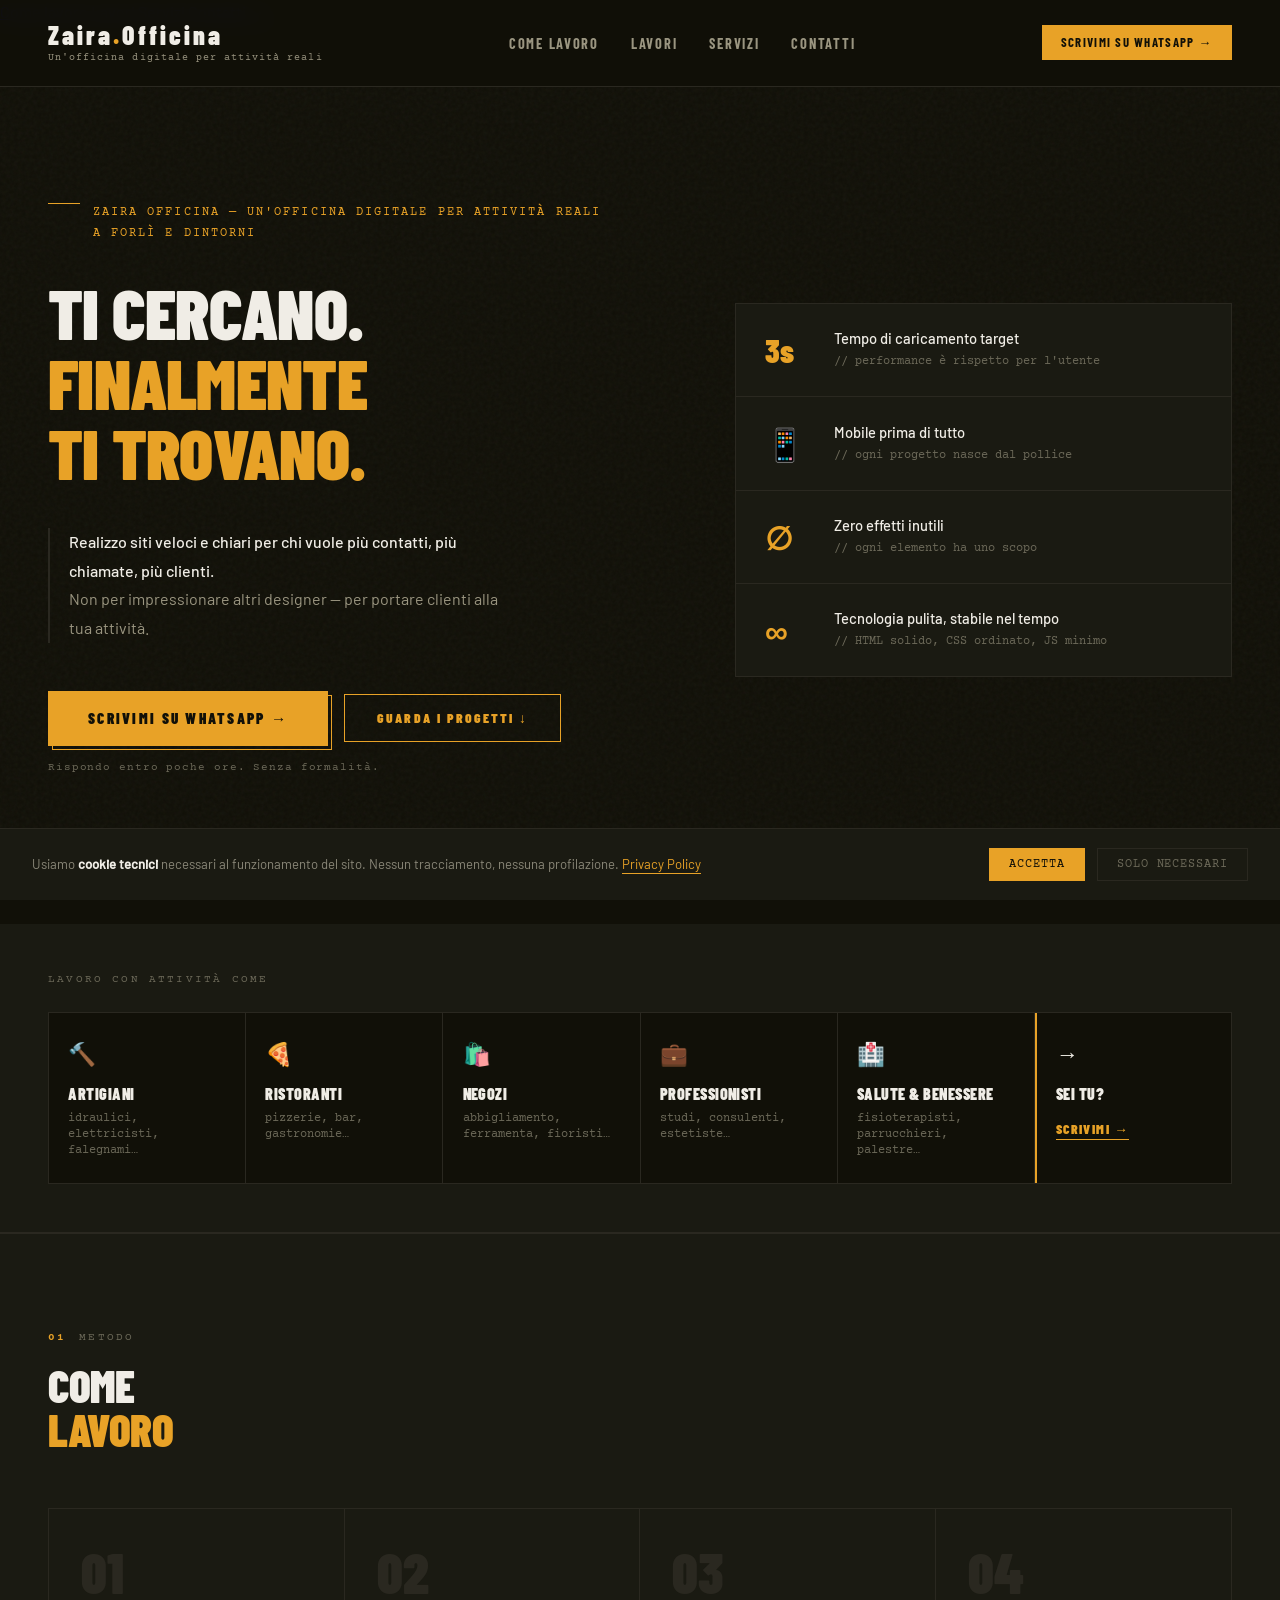
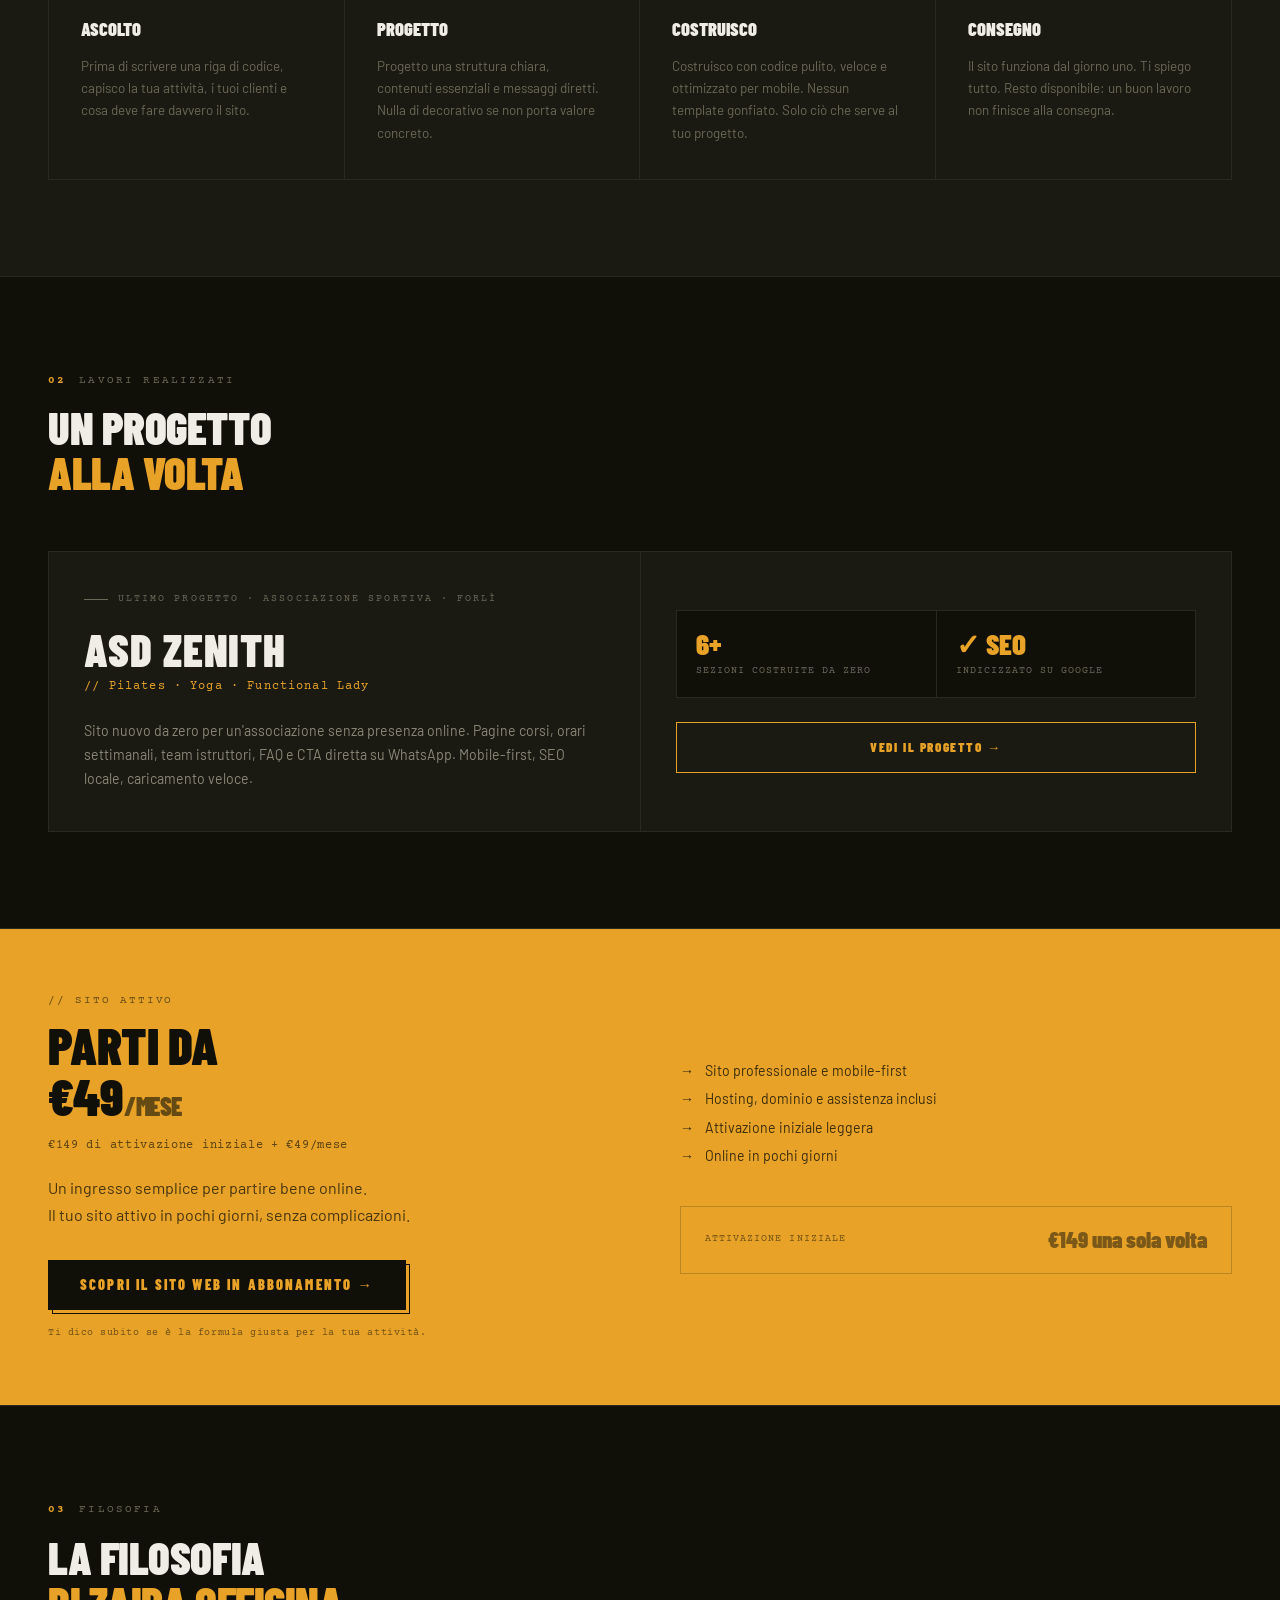
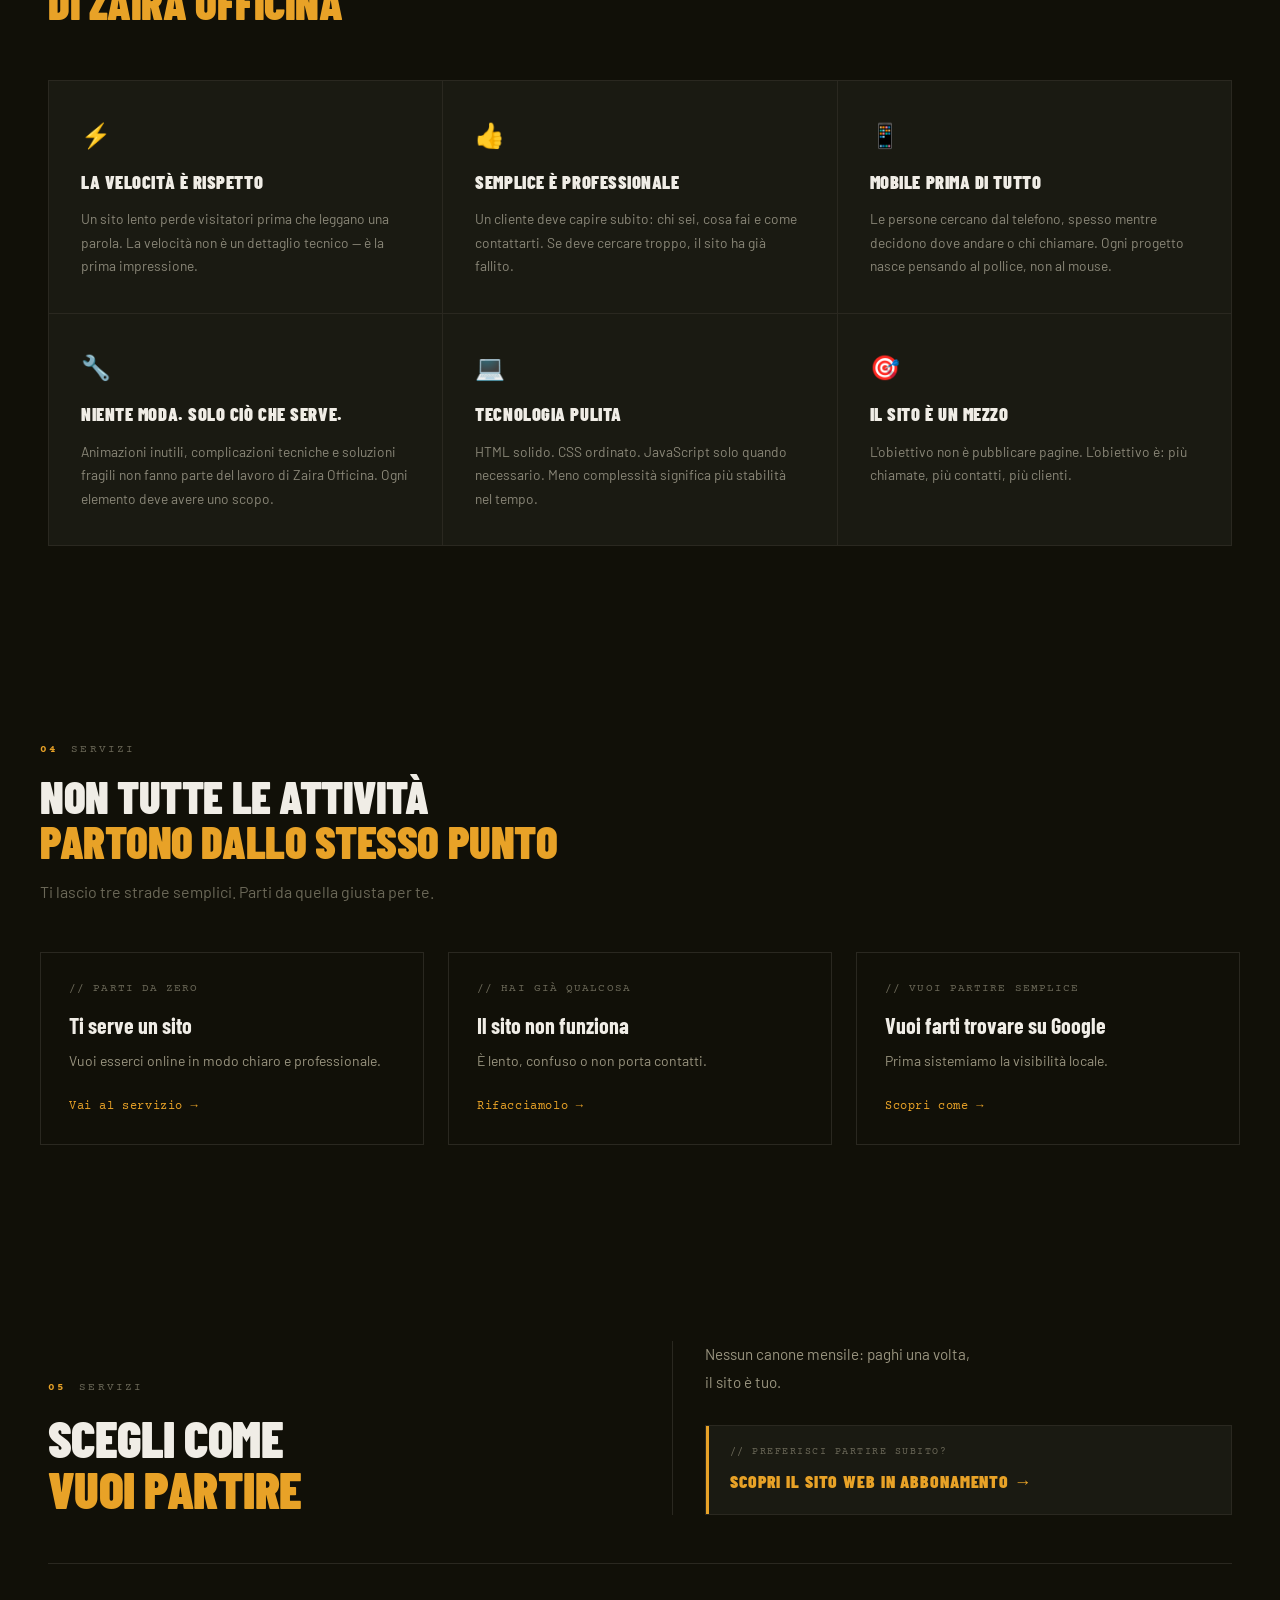
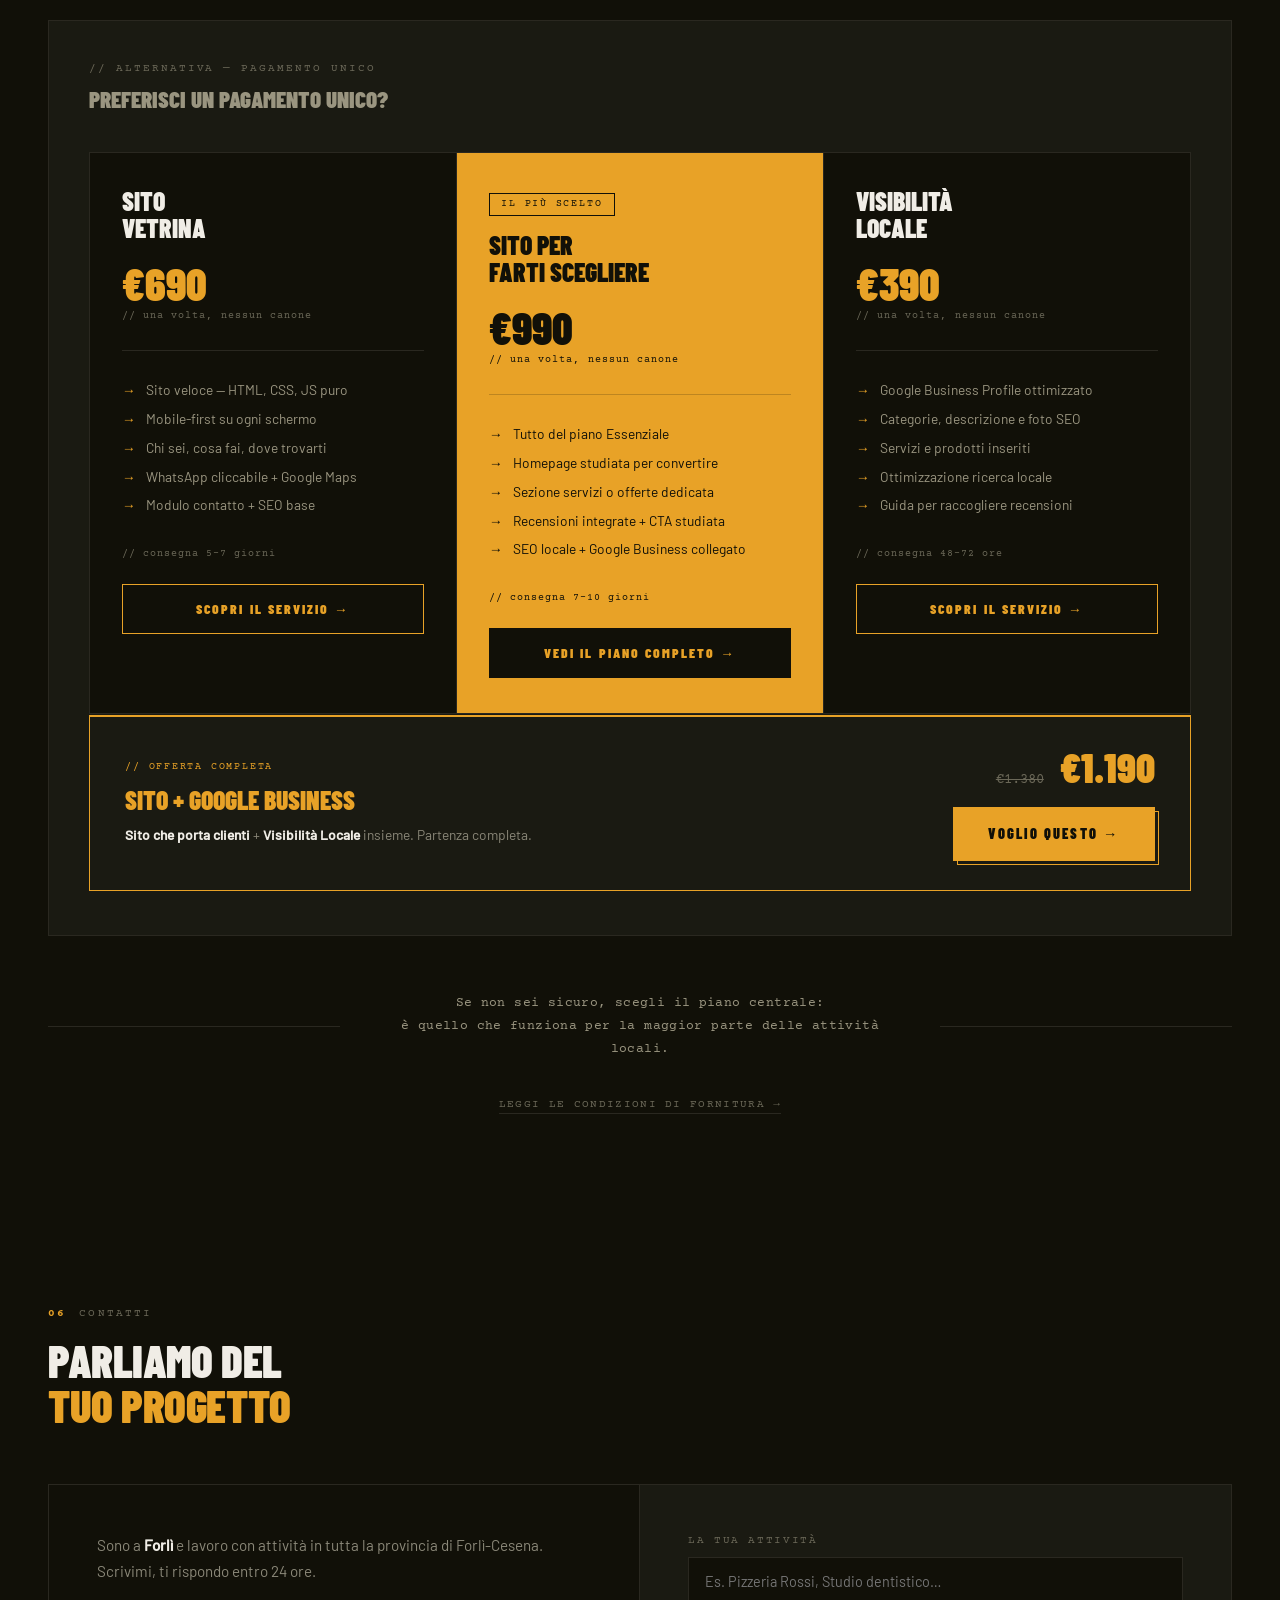
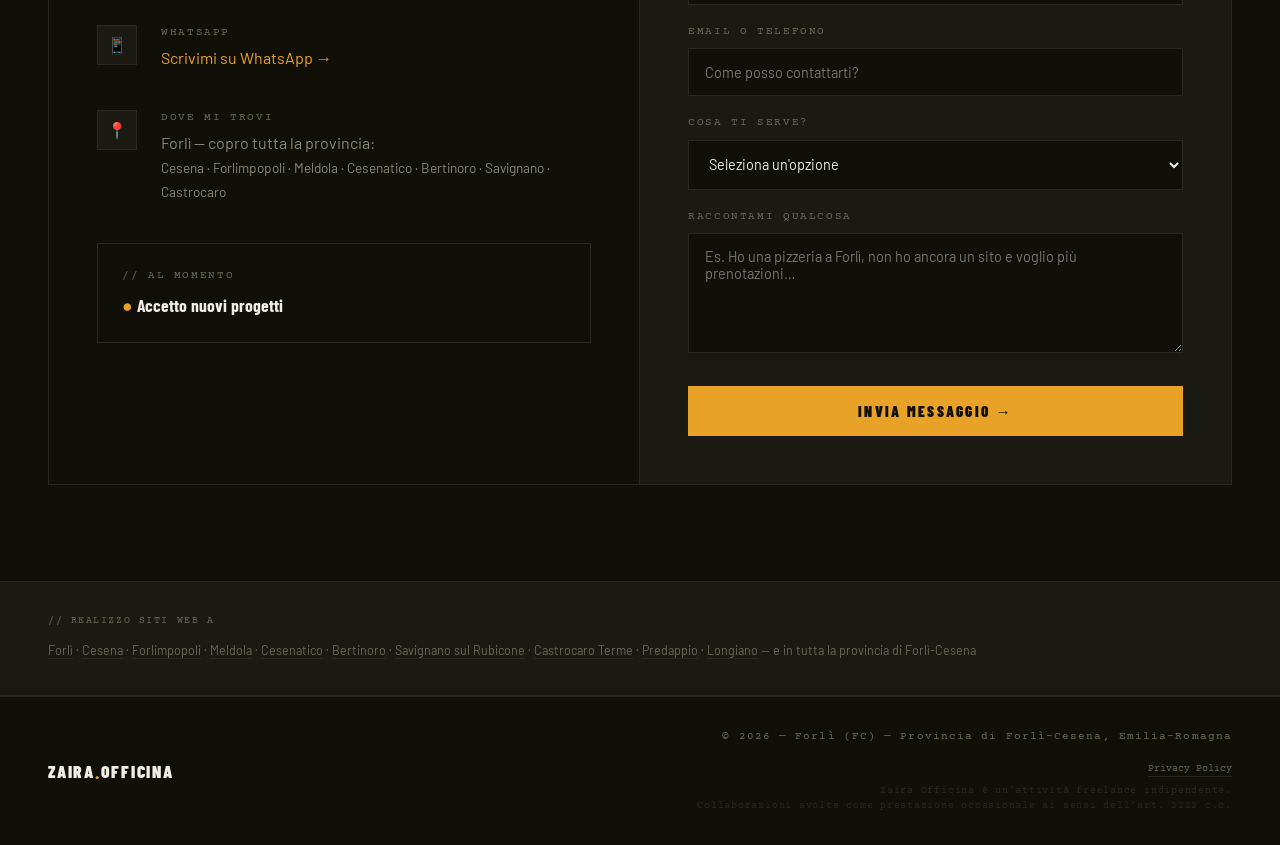
==== commit 467ba99c: "fix: update" ====
--- a/index.html
+++ b/index.html
@@ -132,6 +132,9 @@
             <li><a href="#contatti">Contatti</a></li>
         </ul>
 
+        <!-- CTA WhatsApp desktop -->
+        <a href="https://wa.me/393930719544?text=Ciao%20Cristian%2C%20vorrei%20un%20preventivo." class="nav-cta" target="_blank" rel="noopener">Scrivimi su WhatsApp →</a>
+
         <!-- Hamburger — visibile solo su mobile (< 900px) -->
         <button class="hamburger" aria-label="Apri menu" aria-expanded="false">
             <span class="hamburger-bar"></span>
--- a/css/main.min.css
+++ b/css/main.min.css
@@ -1 +1 @@
-@font-face{font-family:'Barlow Condensed';src:url('fonts/barlow-condensed-v13-latin-regular.woff2') format('woff2');font-weight:400;font-style:normal;font-display:swap;}@font-face{font-family:'Barlow Condensed';src:url('fonts/barlow-condensed-v13-latin-700.woff2') format('woff2');font-weight:700;font-style:normal;font-display:swap;}@font-face{font-family:'Barlow Condensed';src:url('fonts/barlow-condensed-v13-latin-900.woff2') format('woff2');font-weight:900;font-style:normal;font-display:swap;}@font-face{font-family:'Barlow';src:url('fonts/barlow-v13-latin-300.woff2') format('woff2');font-weight:300;font-style:normal;font-display:swap;}@font-face{font-family:'Barlow';src:url('fonts/barlow-v13-latin-regular.woff2') format('woff2');font-weight:400;font-style:normal;font-display:swap;}@font-face{font-family:'Barlow';src:url('fonts/barlow-v13-latin-500.woff2') format('woff2');font-weight:500;font-style:normal;font-display:swap;}@font-face{font-family:'Courier Prime';src:url('fonts/courier-prime-v11-latin-regular.woff2') format('woff2');font-weight:400;font-style:normal;font-display:swap;}@font-face{font-family:'Courier Prime';src:url('fonts/courier-prime-v11-latin-700.woff2') format('woff2');font-weight:700;font-style:normal;font-display:swap;}:root{--bg:#111008;--bg2:#1a1a12;--bg3:#1e1b12;--accent:#e8a227;--accent2:#c4420f;--accent-d:rgba(232,162,39,0.12);--white:#f0ede6;--muted:#6b6858;--border:#2a2820;--text-mid:#9a9580;--text-low:#8a8778;--green:#6fcf97;--gap:1px;--max:1280px;--pad:clamp(20px,5vw,56px);--font-display:'Barlow Condensed',sans-serif;--font-body:'Barlow',sans-serif;--font-mono:'Courier Prime',monospace;--section-pad-v:6rem;--section-pad-h:3rem;--max-width:1280px;--grid-gap:1px;--radius:0;--transition-fast:0.2s ease;--transition-medium:0.3s ease;--transition-slow:0.4s ease;--z-nav:100;--z-noise:-1;}*,*::before,*::after{box-sizing:border-box;margin:0;padding:0;}html{scroll-behavior:smooth;}body{background:var(--bg);color:var(--white);font-family:var(--font-body);font-weight:400;overflow-x:hidden;line-height:1.5;}body::before{content:'';position:fixed;inset:0;background-image:url("data:image/svg+xml,%3Csvg viewBox='0 0 256 256' xmlns='http://www.w3.org/2000/svg'%3E%3Cfilter id='noise'%3E%3CfeTurbulence type='fractalNoise' baseFrequency='0.9' numOctaves='4' stitchTiles='stitch'/%3E%3C/filter%3E%3Crect width='100%25' height='100%25' filter='url(%23noise)' opacity='1'/%3E%3C/svg%3E");opacity:0.04;pointer-events:none;z-index:var(--z-noise);}section{position:relative;}.section-label{font-family:var(--font-mono);font-size:0.68rem;color:var(--muted);letter-spacing:0.2em;text-transform:uppercase;margin-bottom:1rem;display:flex;align-items:center;gap:0.8rem;}.section-label::before{content:attr(data-num);color:var(--accent);font-weight:700;}.section-title{font-family:var(--font-display);font-weight:900;font-size:clamp(2rem,3.5vw,3rem);text-transform:uppercase;line-height:1;letter-spacing:-0.01em;margin-bottom:0.3rem;}.divider{width:100%;height:1px;background:var(--border);}nav{position:fixed;top:0;width:100%;z-index:var(--z-nav);padding-top:1.4rem;padding-bottom:1.4rem;padding-left:max(3rem,calc((100% - var(--max-width)) / 2 + 3rem));padding-right:max(3rem,calc((100% - var(--max-width)) / 2 + 3rem));display:flex;justify-content:space-between;align-items:center;border-bottom:1px solid var(--border);background:rgba(17,16,8,0.92);backdrop-filter:blur(8px);}.nav-logo{display:flex;flex-direction:column;gap:2px;text-decoration:none;position:relative;z-index:var(--z-nav);}.nav-logo .logo-name{font-family:var(--font-display);font-weight:900;font-size:1.6rem;letter-spacing:0.12em;color:var(--white);transition:color var(--transition-fast);line-height:1;}.nav-logo .logo-name span{color:var(--accent);}.nav-logo .logo-tag{font-family:var(--font-mono);font-size:0.65rem;letter-spacing:0.1em;color:var(--text-mid);line-height:1;margin-top:3px;}.nav-logo:hover .logo-name{color:var(--accent);}.nav-links{display:flex;gap:2rem;list-style:none;}.nav-links a{font-family:var(--font-display);font-weight:700;font-size:0.9rem;color:var(--text-mid);text-decoration:none;letter-spacing:0.12em;text-transform:uppercase;transition:color var(--transition-fast);}.nav-links a:hover{color:var(--accent);}.hamburger{display:none;flex-direction:column;justify-content:center;align-items:center;gap:5px;width:44px;height:44px;cursor:pointer;background:transparent;border:none;padding:0;position:relative;z-index:var(--z-nav);flex-shrink:0;}.hamburger-bar{display:block;width:22px;height:2px;background:var(--white);transition:transform 0.25s ease,opacity 0.2s ease,width 0.2s ease;transform-origin:center;}.hamburger.is-open .hamburger-bar:nth-child(1){transform:translateY(7px) rotate(45deg);width:22px;}.hamburger.is-open .hamburger-bar:nth-child(2){opacity:0;width:0;}.hamburger.is-open .hamburger-bar:nth-child(3){transform:translateY(-7px) rotate(-45deg);width:22px;}.hamburger.is-open .hamburger-bar{background:var(--accent);}.btn-primary,.btn-outline,.btn-dark{display:inline-block;font-family:var(--font-display);font-weight:800;font-size:0.85rem;letter-spacing:0.15em;text-transform:uppercase;text-decoration:none;padding:0.8rem 2rem;transition:all var(--transition-fast);cursor:pointer;}.btn-primary{background:var(--accent);color:#111008;font-size:0.95rem;padding:1rem 2.5rem;position:relative;border:none;}.btn-primary::after{content:'';position:absolute;bottom:-4px;right:-4px;width:100%;height:100%;border:1px solid var(--accent);transition:all var(--transition-fast);}.btn-primary:hover{background:var(--white);color:#111008;}.btn-primary:hover::after{bottom:-6px;right:-6px;}.btn-outline{border:1px solid var(--accent);color:var(--accent);background:transparent;}.btn-outline:hover{background:var(--accent);color:#111008;}.btn-dark{border:1px solid #111008;background:#111008;color:var(--accent);font-size:0.85rem;}.btn-dark:hover{background:var(--bg);color:var(--accent);}.form-group{margin-bottom:1.2rem;}.form-group label{display:block;font-family:var(--font-mono);font-size:0.68rem;color:var(--muted);letter-spacing:0.15em;text-transform:uppercase;margin-bottom:0.5rem;}.form-group input,.form-group textarea,.form-group select{width:100%;background:var(--bg);border:1px solid var(--border);color:var(--white);padding:0.9rem 1rem;font-family:var(--font-body);font-size:0.9rem;outline:none;transition:border-color var(--transition-fast);border-radius:0;}.form-group input:focus,.form-group textarea:focus,.form-group select:focus{border-color:var(--accent);}.form-group textarea{height:120px;resize:vertical;}.form-group select option{background:var(--bg);}.form-submit{background:var(--accent);color:#111008;border:none;padding:1rem 2.5rem;font-family:var(--font-display);font-weight:800;font-size:0.95rem;letter-spacing:0.15em;text-transform:uppercase;cursor:pointer;transition:all var(--transition-fast);width:100%;margin-top:0.5rem;border-radius:0;}.form-submit:hover{background:var(--white);}.form-submit.is-sent{background:#2a7a3a;color:#fff;}.hero{min-height:100vh;display:grid;grid-template-columns:55fr 45fr;align-items:center;padding:7rem var(--section-pad-h) 5rem;gap:5rem;max-width:var(--max-width);margin:0 auto;position:relative;}.hero-left{position:relative;}.hero-tag{font-family:var(--font-mono);font-size:0.72rem;color:var(--accent);letter-spacing:0.18em;text-transform:uppercase;margin-bottom:2rem;display:flex;align-items:flex-start;gap:0.8rem;line-height:1.8;}.hero-tag::before{content:'';display:inline-block;width:2rem;height:1px;background:var(--accent);}.hero-title{font-family:var(--font-display);font-weight:900;font-size:clamp(3.2rem,5.5vw,5.5rem);line-height:1;letter-spacing:-0.01em;text-transform:uppercase;margin-bottom:2.5rem;}.line-seek{color:var(--white);}.line-lost{color:var(--muted);position:relative;display:inline-block;animation:fadeOutLine 0.4s 2s ease forwards;}.line-lost::after{content:'';position:absolute;left:0;top:52%;width:0;height:3px;background:var(--accent2);animation:strikethrough 0.5s 1.3s ease forwards;will-change:transform;}.line-solution{color:var(--accent);display:block;opacity:0;transform:translateY(60px);animation:slideUpSolution 0.6s 2.1s cubic-bezier(0.22,1,0.36,1) forwards;will-change:transform,opacity;}.hero-sub{font-size:1rem;color:var(--text-mid);line-height:1.8;max-width:460px;margin-bottom:3rem;padding-left:1.2rem;border-left:2px solid var(--border);}.hero-sub strong{color:var(--white);font-weight:500;}.hero-cta-group{display:flex;flex-wrap:wrap;gap:1rem;align-items:center;}.hero-cta-note{font-family:var(--font-mono);font-size:0.7rem;color:var(--muted);letter-spacing:0.08em;margin-top:0.9rem;}.hero-right{display:flex;flex-direction:column;gap:0;border:1px solid var(--border);}.stat-block{padding:1.6rem 1.8rem;border-bottom:1px solid var(--border);display:flex;align-items:center;gap:1.5rem;background:var(--bg2);transition:background var(--transition-medium);}.stat-block:last-child{border-bottom:none;}.stat-block:hover{background:#1f1f16;}.stat-num{font-family:var(--font-display);font-weight:900;font-size:2rem;color:var(--accent);min-width:2.8rem;line-height:1;}.stat-label{font-size:0.92rem;color:var(--white);line-height:1.35;font-weight:500;}.stat-desc{font-family:var(--font-mono);font-size:0.72rem;color:var(--muted);margin-top:0.25rem;}.strip{border-top:1px solid var(--border);border-bottom:1px solid var(--border);background:var(--accent);overflow:hidden;padding:0.9rem 0;}.strip-inner{display:flex;gap:0;animation:marquee 20s linear infinite;white-space:nowrap;}.strip-text{font-family:var(--font-display);font-weight:800;font-size:0.8rem;letter-spacing:0.2em;text-transform:uppercase;color:#111008;padding:0 2rem;}.for-who{border-bottom:1px solid var(--border);background:var(--bg2);padding:3rem var(--section-pad-h);}.for-who-inner{max-width:var(--max-width);margin:0 auto;}.for-who-label{font-family:var(--font-mono);font-size:0.68rem;color:var(--muted);letter-spacing:0.2em;text-transform:uppercase;margin-bottom:1.5rem;}.for-who-grid{display:grid;grid-template-columns:repeat(6,1fr);gap:1px;background:var(--border);border:1px solid var(--border);}.for-who-item{background:var(--bg);padding:1.5rem 1.2rem;display:flex;flex-direction:column;gap:0.3rem;transition:background var(--transition-fast);}.for-who-item:hover{background:#1a1a12;}.for-who-item.for-who-cta{border-left:2px solid var(--accent);}.for-who-icon{font-size:1.4rem;margin-bottom:0.4rem;}.for-who-name{font-family:var(--font-display);font-weight:800;font-size:1rem;text-transform:uppercase;color:var(--white);letter-spacing:0.03em;}.for-who-ex{font-family:var(--font-mono);font-size:0.72rem;color:var(--muted);line-height:1.4;}.for-who-link{margin-top:0.5rem;display:inline-block;font-family:var(--font-display);font-weight:800;font-size:0.85rem;letter-spacing:0.1em;text-transform:uppercase;color:var(--accent);text-decoration:none;border-bottom:1px solid var(--accent);width:fit-content;transition:opacity var(--transition-fast);}.for-who-link:hover{opacity:0.75;}.manifesto{padding:var(--section-pad-v) var(--section-pad-h);max-width:var(--max-width);margin:0 auto;}.manifesto-grid{display:grid;grid-template-columns:1fr 1fr 1fr;gap:1px;background:var(--border);margin-top:3.5rem;border:1px solid var(--border);}.manifesto-card{background:var(--bg2);padding:2.2rem 2rem;position:relative;transition:background var(--transition-medium);overflow:hidden;opacity:0;transform:translateY(30px);}.manifesto-card::before{content:'';position:absolute;top:0;left:0;width:3px;height:0;background:var(--accent);transition:height var(--transition-slow) ease;}.manifesto-card:hover{background:#1e1e14;}.manifesto-card:hover::before{height:100%;}.card-icon{font-size:1.5rem;margin-bottom:1rem;display:block;}.card-title{font-family:var(--font-display);font-weight:800;font-size:1.15rem;text-transform:uppercase;letter-spacing:0.03em;margin-bottom:0.7rem;color:var(--white);}.card-text{font-size:0.86rem;color:var(--text-low);line-height:1.7;}.process{padding:var(--section-pad-v) var(--section-pad-h);background:var(--bg2);border-top:1px solid var(--border);border-bottom:1px solid var(--border);}.process-inner{max-width:var(--max-width);margin:0 auto;}.process-steps{display:grid;grid-template-columns:repeat(4,1fr);gap:0;margin-top:3.5rem;border:1px solid var(--border);}.step{padding:2.2rem 2rem;border-right:1px solid var(--border);position:relative;opacity:0;transform:translateY(30px);}.step:last-child{border-right:none;}.step-num{font-family:var(--font-display);font-weight:900;font-size:3.5rem;color:var(--border);line-height:1;margin-bottom:1rem;transition:color var(--transition-medium);}.step:hover .step-num{color:var(--accent);}.step-title{font-family:var(--font-display);font-weight:800;font-size:1.15rem;text-transform:uppercase;margin-bottom:0.7rem;color:var(--white);}.step-text{font-size:0.84rem;color:var(--muted);line-height:1.65;}.portfolio{padding:var(--section-pad-v) var(--section-pad-h);max-width:var(--max-width);margin:0 auto;}.portfolio-card{display:grid;grid-template-columns:1fr 1fr;gap:0;border:1px solid var(--border);background:var(--bg2);position:relative;transition:background var(--transition-medium);overflow:hidden;margin-top:3.5rem;opacity:0;transform:translateY(30px);}.portfolio-card:hover{background:#1e1e14;}.portfolio-card::before{content:'';position:absolute;top:0;left:0;width:3px;height:0;background:var(--accent);transition:height var(--transition-slow) ease;}.portfolio-card:hover::before{height:100%;}.card-left{padding:2.5rem 2.2rem;display:flex;flex-direction:column;gap:0;}.card-tag{font-family:var(--font-mono);font-size:0.65rem;color:var(--muted);letter-spacing:0.2em;text-transform:uppercase;margin-bottom:1.2rem;display:flex;align-items:center;gap:0.6rem;}.card-tag::before{content:'';display:inline-block;width:1.5rem;height:1px;background:var(--muted);}.card-client{font-family:var(--font-display);font-weight:900;font-size:2.8rem;text-transform:uppercase;color:var(--white);letter-spacing:0.02em;line-height:1;margin-bottom:0.4rem;}.card-type{font-family:var(--font-mono);font-size:0.72rem;color:var(--accent);letter-spacing:0.1em;margin-bottom:1.5rem;}.card-desc{font-size:0.88rem;color:var(--text-low);line-height:1.7;}.card-right{padding:2.5rem 2.2rem;border-left:1px solid var(--border);display:flex;flex-direction:column;gap:1.5rem;justify-content:center;}.card-stats{display:grid;grid-template-columns:1fr 1fr;gap:1px;background:var(--border);border:1px solid var(--border);}.card-stat{background:var(--bg);padding:1.2rem;}.card-stat-num{font-family:var(--font-display);font-weight:900;font-size:1.8rem;color:var(--accent);line-height:1;margin-bottom:0.3rem;}.card-stat-label{font-family:var(--font-mono);font-size:0.62rem;color:var(--muted);letter-spacing:0.1em;text-transform:uppercase;line-height:1.4;}.card-link{display:block;font-family:var(--font-display);font-weight:800;font-size:0.82rem;letter-spacing:0.12em;text-transform:uppercase;color:var(--accent);text-decoration:none;border:1px solid var(--accent);padding:0.9rem 1.5rem;text-align:center;transition:all var(--transition-fast);}.card-link:hover{background:var(--accent);color:#111008;}.pricing{padding:var(--section-pad-v) var(--section-pad-h);max-width:var(--max-width);margin:0 auto;}.pricing-hook{font-family:var(--font-mono);font-size:0.85rem;color:var(--accent);letter-spacing:0.08em;margin-top:1rem;margin-bottom:2.5rem;}.pricing-cards{display:grid;grid-template-columns:repeat(3,1fr);gap:1px;background:var(--border);margin-top:3.5rem;border:1px solid var(--border);}.price-card{background:var(--bg2);padding:2.5rem 2.2rem;position:relative;transition:background var(--transition-medium);opacity:0;transform:translateY(30px);}.price-card.featured{background:var(--accent);}.price-card.featured *{color:#111008 !important;}.price-card.featured .btn-dark{background:#111008 !important;color:var(--accent) !important;border-color:#111008 !important;}.price-card.featured .btn-dark:hover{background:var(--bg) !important;color:var(--accent) !important;}.price-card-tag{font-family:var(--font-mono);font-size:0.68rem;letter-spacing:0.2em;text-transform:uppercase;color:var(--muted);display:flex;align-items:center;gap:0.6rem;margin-bottom:1.2rem;}.price-card-tag::before{content:'';display:inline-block;width:1.5rem;height:1px;background:var(--muted);}.price-card.featured .price-card-tag::before{background:#111008;}.price-card-name{font-family:var(--font-display);font-weight:900;font-size:1.8rem;text-transform:uppercase;margin-bottom:0.5rem;}.price-tag{font-family:var(--font-display);font-weight:800;font-size:3rem;color:var(--accent);line-height:1;margin-bottom:0.3rem;}.price-note{font-family:var(--font-mono);font-size:0.75rem;color:var(--muted);margin-bottom:1.8rem;}.price-delivery{font-family:var(--font-mono);font-size:0.65rem;color:var(--muted);letter-spacing:0.1em;margin-bottom:1.5rem;}.price-features{list-style:none;display:flex;flex-direction:column;gap:0.6rem;margin-bottom:2.2rem;}.price-features li{font-size:0.86rem;color:var(--text-mid);display:flex;gap:0.7rem;align-items:flex-start;line-height:1.4;}.price-features li::before{content:'→';color:var(--accent);font-weight:700;flex-shrink:0;}.price-card.featured .price-features li::before{color:#111008;}.price-bundle-hint{font-family:var(--font-mono);font-size:0.65rem;color:var(--accent);letter-spacing:0.08em;margin-top:1.2rem;opacity:0.8;}.price-card.featured .price-bundle-hint{color:#111008;opacity:0.6;}.pricing-bundle{margin-top:0;border:1px solid var(--accent);border-top:2px solid var(--accent);padding:2rem 2.2rem;background:var(--bg2);}.bundle-top{display:flex;align-items:center;justify-content:space-between;margin-bottom:1.2rem;flex-wrap:wrap;gap:1rem;}.bundle-label{font-family:var(--font-mono);font-size:0.65rem;color:var(--accent);letter-spacing:0.2em;text-transform:uppercase;display:flex;align-items:center;gap:0.6rem;}.bundle-label::before{content:'';display:inline-block;width:1.5rem;height:1px;background:var(--accent);}.bundle-prices{display:flex;align-items:baseline;gap:1rem;}.bundle-price-old{font-family:var(--font-mono);font-size:0.9rem;color:var(--muted);text-decoration:line-through;letter-spacing:0.05em;}.bundle-price{font-family:var(--font-display);font-weight:900;font-size:2.8rem;color:var(--accent);line-height:1;}.bundle-bottom{display:flex;align-items:center;justify-content:space-between;gap:3rem;flex-wrap:wrap;}.bundle-title{font-family:var(--font-display);font-weight:900;font-size:1.8rem;text-transform:uppercase;color:var(--accent);letter-spacing:0.02em;margin-bottom:0.5rem;}.bundle-desc{font-size:0.88rem;color:var(--text-low);line-height:1.7;max-width:500px;}.bundle-desc strong{color:var(--white);}.bundle-right{flex-shrink:0;}.reviews{padding:var(--section-pad-v) var(--section-pad-h);background:var(--bg2);border-top:1px solid var(--border);border-bottom:1px solid var(--border);}.reviews-inner{max-width:var(--max-width);margin:0 auto;}.reviews-grid{display:grid;grid-template-columns:1fr 1fr 1fr;gap:1px;background:var(--border);margin-top:3.5rem;border:1px solid var(--border);}.review-card{background:var(--bg);padding:2.2rem 2rem;position:relative;opacity:0;transform:translateY(30px);}.stars{color:var(--accent);font-size:0.85rem;letter-spacing:0.1em;margin-bottom:1rem;}.review-text{font-size:0.9rem;line-height:1.75;color:var(--text-mid);margin-bottom:1.5rem;font-style:italic;}.review-author{font-family:var(--font-display);font-weight:700;font-size:1rem;text-transform:uppercase;color:var(--white);}.review-role{font-family:var(--font-mono);font-size:0.68rem;color:var(--muted);letter-spacing:0.1em;margin-top:0.2rem;}.contact{padding:var(--section-pad-v) var(--section-pad-h);max-width:var(--max-width);margin:0 auto;}.contact-grid{display:grid;grid-template-columns:1fr 1fr;gap:0;margin-top:3.5rem;border:1px solid var(--border);}.contact-left{padding:3rem;border-right:1px solid var(--border);}.contact-right{padding:3rem;background:var(--bg2);}.contact-item{display:flex;gap:1.5rem;margin-bottom:2.5rem;align-items:flex-start;}.contact-icon{width:2.5rem;height:2.5rem;border:1px solid var(--border);display:flex;align-items:center;justify-content:center;font-size:1rem;flex-shrink:0;background:var(--bg2);}.contact-label{font-family:var(--font-mono);font-size:0.68rem;color:var(--muted);letter-spacing:0.15em;text-transform:uppercase;margin-bottom:0.3rem;}.contact-value{font-size:1rem;color:var(--white);}.contact-value a{color:var(--accent);text-decoration:none;transition:opacity var(--transition-fast);}.contact-value a:hover{opacity:0.75;}.contact-status{margin-top:2rem;padding:1.5rem;border:1px solid var(--border);background:var(--bg);}.contact-status-label{font-family:var(--font-mono);font-size:0.68rem;color:var(--muted);letter-spacing:0.15em;text-transform:uppercase;margin-bottom:0.5rem;}.contact-status-text{font-family:var(--font-display);font-weight:700;font-size:1.1rem;}.contact-status-dot{color:var(--accent);}footer{border-top:1px solid var(--border);padding:2rem var(--section-pad-h);display:flex;justify-content:space-between;align-items:center;max-width:var(--max-width);margin:0 auto;}.footer-logo{font-family:var(--font-display);font-weight:900;font-size:1.1rem;color:var(--white);letter-spacing:0.1em;}.footer-logo span{color:var(--accent);}.footer-copy{font-family:var(--font-mono);font-size:0.68rem;color:var(--muted);letter-spacing:0.1em;}.sa-spotlight{background:var(--accent);border-top:1px solid var(--border);border-bottom:1px solid var(--border);padding:4rem var(--section-pad-h);}.sa-spotlight-inner{max-width:var(--max-width);margin:0 auto;display:grid;grid-template-columns:1fr 1fr;gap:5rem;align-items:center;}.sa-spotlight-label{font-family:var(--font-mono);font-size:0.68rem;color:#111008;letter-spacing:0.18em;text-transform:uppercase;opacity:0.6;margin-bottom:0.6rem;}.sa-spotlight-title{font-family:var(--font-display);font-weight:900;font-size:clamp(2.8rem,4vw,4rem);text-transform:uppercase;color:#111008;line-height:1;letter-spacing:-0.01em;margin-bottom:1rem;}.sa-spotlight-sub{font-size:1rem;color:#111008;line-height:1.7;opacity:0.75;max-width:380px;margin-bottom:2rem;}.sa-spotlight-cta{display:inline-block;font-family:var(--font-display);font-weight:800;font-size:0.9rem;letter-spacing:0.15em;text-transform:uppercase;text-decoration:none;color:var(--accent);background:#111008;padding:0.9rem 2rem;transition:all var(--transition-fast);position:relative;}.sa-spotlight-cta::after{content:'';position:absolute;bottom:-4px;right:-4px;width:100%;height:100%;border:1px solid #111008;transition:all var(--transition-fast);}.sa-spotlight-cta:hover{background:var(--bg);}.sa-spotlight-cta:hover::after{bottom:-6px;right:-6px;}.sa-spotlight-right{display:flex;flex-direction:column;gap:2rem;}.sa-spotlight-price{display:flex;align-items:center;gap:2rem;background:rgba(17,16,8,0.08);padding:1.8rem 2rem;border:1px solid rgba(17,16,8,0.15);}.sa-sp-block{display:flex;flex-direction:column;align-items:flex-start;gap:0.1rem;}.sa-sp-label{font-family:var(--font-mono);font-size:0.65rem;letter-spacing:0.1em;text-transform:uppercase;color:#111008;opacity:0.6;}.sa-sp-num{font-family:var(--font-display);font-weight:900;font-size:3rem;color:#111008;line-height:1;}.sa-sp-note{font-family:var(--font-mono);font-size:0.65rem;color:#111008;opacity:0.55;}.sa-sp-sep{font-family:var(--font-display);font-weight:900;font-size:1.8rem;color:#111008;opacity:0.35;flex-shrink:0;}.sa-spotlight-list{list-style:none;display:flex;flex-direction:column;gap:0.55rem;}.sa-spotlight-list li{font-size:0.88rem;color:#111008;display:flex;gap:0.7rem;align-items:flex-start;line-height:1.4;opacity:0.8;}.sa-spotlight-list li::before{content:'→';font-weight:700;color:#111008;flex-shrink:0;}@media (max-width:900px){.sa-spotlight-inner{grid-template-columns:1fr;gap:3rem;}.sa-spotlight-sub{max-width:100%;}}@media (max-width:600px){.sa-spotlight{padding:3rem 1.25rem;}.sa-spotlight-title{font-size:2.4rem;}.sa-spotlight-price{padding:1.4rem 1.2rem;gap:1.2rem;}.sa-sp-num{font-size:2.4rem;}.sa-spotlight-cta{display:block;text-align:center;}}.pz-sub-link{color:var(--accent);text-decoration:none;border-bottom:1px solid var(--accent);padding-bottom:1px;transition:opacity var(--transition-fast);font-weight:500;}.pz-sub-link:hover{opacity:0.7;}.sa-sp-price-inline{color:#111008;font-size:inherit;font-weight:inherit;}.sa-sp-mo{font-family:var(--font-display);font-weight:900;font-size:clamp(1.4rem,2vw,2rem);color:#111008;opacity:0.6;margin-left:0.1rem;}.sa-spotlight-reassure{font-family:var(--font-mono);font-size:0.65rem;color:#111008;opacity:0.55;letter-spacing:0.05em;margin-top:0.9rem;line-height:1.6;}.sa-spotlight-mini{font-family:var(--font-mono);font-size:0.72rem;color:#111008;opacity:0.65;letter-spacing:0.06em;margin-top:0.4rem;margin-bottom:1.2rem;}.sa-spotlight-activation{display:flex;align-items:center;gap:1rem;padding:1rem 1.5rem;border:1px solid rgba(17,16,8,0.2);margin-top:0.5rem;}.sa-act-label{font-family:var(--font-mono);font-size:0.65rem;color:#111008;opacity:0.55;letter-spacing:0.1em;text-transform:uppercase;flex:1;}.sa-act-value{font-family:var(--font-display);font-weight:900;font-size:1.4rem;color:#111008;opacity:0.5;}.pz-block--secondary{background:var(--bg);border-color:var(--border);}.pz-block-title--secondary{font-size:clamp(1.2rem,1.8vw,1.5rem) !important;color:var(--text-mid) !important;}.pz-block--secondary .pz-block-label{color:var(--muted);}.services-entry{padding:100px 40px;}.services-entry-inner{max-width:var(--max-width);margin:0 auto;}.services-entry-sub{margin-top:16px;color:var(--muted);font-size:16px;}.services-entry-grid{margin-top:48px;display:grid;grid-template-columns:repeat(3,1fr);gap:24px;}.services-entry-card{border:1px solid var(--border);padding:28px;text-decoration:none;color:var(--white);display:block;transition:border-color var(--transition-fast);}.services-entry-card:hover{border-color:var(--accent);}.services-entry-label{font-family:var(--font-mono);font-size:11px;color:var(--muted);letter-spacing:0.1em;text-transform:uppercase;margin-bottom:12px;}.services-entry-card h3{font-family:var(--font-display);font-size:22px;font-weight:600;color:var(--white);margin-bottom:8px;}.services-entry-card p{font-size:14px;color:var(--text-mid);line-height:1.5;margin-bottom:20px;}.services-entry-link{font-family:var(--font-mono);font-size:12px;color:var(--accent);letter-spacing:0.05em;}.section-title span{color:var(--accent);}.contact-intro{color:var(--text-low);font-size:0.95rem;line-height:1.7;margin-bottom:2.5rem;}.contact-city{color:var(--white);}.contact-value-muted{color:var(--text-low);}.contact-cities{font-size:0.85rem;}.territory-block{border-top:1px solid var(--border);background:var(--bg2);padding:2rem 3rem;}.territory-block-inner{max-width:var(--max-width);margin:0 auto;}.territory-label{font-family:var(--font-mono);font-size:0.65rem;color:var(--muted);letter-spacing:0.15em;text-transform:uppercase;margin-bottom:0.6rem;}.territory-cities{font-size:0.78rem;color:var(--muted);line-height:1.9;}.territory-link{color:var(--muted);text-decoration:none;border-bottom:1px solid var(--border);padding-bottom:1px;transition:color var(--transition-fast);}.territory-link:hover{color:var(--accent);}.footer-right{text-align:right;}.footer-legal{margin-top:0.5rem;}.footer-legal-link{font-family:var(--font-mono);font-size:0.65rem;color:var(--muted);text-decoration:none;border-bottom:1px solid var(--border);padding-bottom:1px;transition:color var(--transition-fast);}.footer-legal-link:hover{color:var(--accent);}.footer-disclaimer{font-family:var(--font-mono);font-size:0.6rem;color:var(--border);letter-spacing:0.08em;margin-top:0.4rem;}.pz-conditions-wrap{text-align:center;padding:28px 20px 0;}.pz-conditions-link{font-family:var(--font-mono);font-size:11px;color:var(--muted);text-decoration:none;letter-spacing:0.12em;text-transform:uppercase;border-bottom:1px solid var(--border);padding-bottom:2px;transition:color var(--transition-fast);}.pz-conditions-link:hover{color:var(--accent);}.cookie-privacy-link{color:var(--accent);text-decoration:none;border-bottom:1px solid currentColor;padding-bottom:1px;}.pz{padding:var(--section-pad-v) var(--section-pad-h);max-width:var(--max-width);margin:0 auto;}.pz-header{display:grid;grid-template-columns:1fr 1fr;align-items:end;gap:4rem;margin-bottom:3.5rem;padding-bottom:3rem;border-bottom:1px solid var(--border);}.pz-header-left{}.pz-header-right{display:flex;flex-direction:column;gap:1.8rem;padding-left:2rem;border-left:1px solid var(--border);}.pz-title{font-family:var(--font-display);font-weight:900;font-size:clamp(2.8rem,4vw,4rem);text-transform:uppercase;line-height:1;letter-spacing:-0.01em;color:var(--white);margin-top:0.5rem;}.pz-title span{color:var(--accent);}.pz-sub{font-size:0.95rem;color:var(--text-mid);line-height:1.8;}.pz-sub-cta{display:block;text-decoration:none;border:1px solid var(--border);padding:1.2rem 1.5rem;background:var(--bg2);transition:border-color var(--transition-fast),background var(--transition-fast);position:relative;}.pz-sub-cta::before{content:'';position:absolute;left:0;top:0;width:3px;height:100%;background:var(--accent);}.pz-sub-cta:hover{border-color:var(--accent);background:#1f1e15;}.pz-sub-cta-label{display:block;font-family:var(--font-mono);font-size:0.62rem;color:var(--muted);letter-spacing:0.15em;text-transform:uppercase;margin-bottom:0.5rem;}.pz-sub-cta-text{display:block;font-family:var(--font-display);font-weight:800;font-size:1.1rem;color:var(--accent);letter-spacing:0.05em;text-transform:uppercase;}.pz-block{border:1px solid var(--border);background:var(--bg2);padding:2.5rem 2.5rem 2.8rem;margin-bottom:0;}.pz-block--sub{border-top:2px solid var(--accent);}.pz-block-header{margin-bottom:2.5rem;}.pz-block-label{font-family:var(--font-mono);font-size:0.68rem;color:var(--accent);letter-spacing:0.18em;text-transform:uppercase;margin-bottom:0.6rem;}.pz-block-title{font-family:var(--font-display);font-weight:900;font-size:clamp(1.6rem,2.2vw,2rem);text-transform:uppercase;color:var(--white);line-height:1.1;margin-bottom:0.5rem;}.pz-block-desc{font-size:0.88rem;color:var(--text-mid);line-height:1.75;max-width:520px;margin-top:0.6rem;}.pz-cards{display:grid;grid-template-columns:repeat(3,1fr);gap:1px;background:var(--border);border:1px solid var(--border);}.pz-card{background:var(--bg);padding:2.2rem 2rem;position:relative;transition:background var(--transition-medium);opacity:0;transform:translateY(30px);}.pz-card:hover{background:#161610;}.pz-card--featured{background:var(--accent) !important;}.pz-card--featured *{color:#111008 !important;}.pz-card--featured .pz-btn--dark{background:#111008 !important;color:var(--accent) !important;border-color:#111008 !important;}.pz-card--featured .pz-btn--dark:hover{background:var(--bg) !important;color:var(--accent) !important;}.pz-badge{font-family:var(--font-mono);font-size:0.62rem;letter-spacing:0.18em;text-transform:uppercase;color:#111008;background:transparent;border:1px solid #111008;display:inline-block;padding:0.2rem 0.7rem;margin-bottom:1rem;}.pz-card-top{margin-bottom:1.8rem;padding-bottom:1.6rem;border-bottom:1px solid var(--border);}.pz-card--featured .pz-card-top{border-bottom-color:rgba(17,16,8,0.2);}.pz-card-name{font-family:var(--font-display);font-weight:900;font-size:1.6rem;text-transform:uppercase;color:var(--white);line-height:1.05;margin-bottom:1.2rem;}.pz-price-num{font-family:var(--font-display);font-weight:900;font-size:2.8rem;color:var(--accent);line-height:1;display:block;}.pz-price-note{font-family:var(--font-mono);font-size:0.65rem;color:var(--muted);letter-spacing:0.1em;margin-top:0.2rem;display:block;}.pz-price-act{font-family:var(--font-mono);font-size:0.7rem;color:var(--muted);letter-spacing:0.05em;display:block;margin-bottom:0.2rem;}.pz-price-monthly{display:flex;align-items:baseline;gap:0.15rem;line-height:1;}.pz-price-mo{font-family:var(--font-display);font-weight:700;font-size:1.1rem;color:var(--muted);margin-left:0.1rem;}.pz-features{list-style:none;display:flex;flex-direction:column;gap:0.6rem;margin-bottom:2rem;}.pz-features li{font-size:0.86rem;color:var(--text-mid);display:flex;gap:0.65rem;align-items:flex-start;line-height:1.4;}.pz-features li::before{content:'→';color:var(--accent);font-weight:700;flex-shrink:0;}.pz-card--featured .pz-features li::before{color:#111008;}.pz-delivery{font-family:var(--font-mono);font-size:0.62rem;color:var(--muted);letter-spacing:0.1em;margin-bottom:1.4rem;}.pz-btn{display:block;width:100%;text-align:center;font-family:var(--font-display);font-weight:800;font-size:0.85rem;letter-spacing:0.15em;text-transform:uppercase;text-decoration:none;padding:0.85rem 1.5rem;transition:all var(--transition-fast);cursor:pointer;border-radius:0;}.pz-btn--outline{border:1px solid var(--accent);color:var(--accent);background:transparent;}.pz-btn--outline:hover{background:var(--accent);color:#111008;}.pz-btn--dark{background:#111008;color:var(--accent);border:1px solid #111008;}.pz-btn--dark:hover{background:var(--bg);color:var(--accent);}.pz-btn--primary{background:var(--accent);color:#111008;border:none;font-size:0.9rem;padding:1rem 2.2rem;display:inline-block;width:auto;position:relative;}.pz-btn--primary::after{content:'';position:absolute;bottom:-4px;right:-4px;width:100%;height:100%;border:1px solid var(--accent);transition:all var(--transition-fast);}.pz-btn--primary:hover{background:var(--white);}.pz-btn--primary:hover::after{bottom:-6px;right:-6px;}.pz-bundle{margin-top:1px;background:var(--bg2);border:1px solid var(--accent);border-top:2px solid var(--accent);padding:1.8rem 2.2rem;display:flex;align-items:center;justify-content:space-between;gap:3rem;flex-wrap:wrap;}.pz-bundle-label{font-family:var(--font-mono);font-size:0.62rem;color:var(--accent);letter-spacing:0.18em;text-transform:uppercase;margin-bottom:0.4rem;}.pz-bundle-name{font-family:var(--font-display);font-weight:900;font-size:1.6rem;text-transform:uppercase;color:var(--accent);margin-bottom:0.3rem;}.pz-bundle-desc{font-size:0.86rem;color:var(--text-low);line-height:1.65;}.pz-bundle-desc strong{color:var(--white);}.pz-bundle-right{display:flex;flex-direction:column;align-items:flex-end;gap:1rem;flex-shrink:0;}.pz-bundle-prices{display:flex;align-items:baseline;gap:1rem;}.pz-bundle-old{font-family:var(--font-mono);font-size:0.9rem;color:var(--muted);text-decoration:line-through;}.pz-bundle-new{font-family:var(--font-display);font-weight:900;font-size:2.6rem;color:var(--accent);line-height:1;}.pz-sub-note{font-family:var(--font-mono);font-size:0.68rem;color:var(--accent);letter-spacing:0.1em;text-align:center;margin-top:2rem;opacity:0.8;}.pz-closer{display:flex;align-items:center;gap:2.5rem;margin-top:3.5rem;flex-wrap:wrap;}.pz-closer-line{flex:1;height:1px;background:var(--border);min-width:40px;}.pz-closer-text{font-family:var(--font-mono);font-size:0.8rem;color:var(--text-mid);line-height:1.8;text-align:center;letter-spacing:0.03em;max-width:520px;}@media (max-width:1024px){.pz-cards{grid-template-columns:repeat(3,1fr);}}@media (max-width:900px){.pz-header{grid-template-columns:1fr;gap:2rem;}.pz-header-right{padding-left:0;border-left:none;border-top:1px solid var(--border);padding-top:2rem;}.pz-block{padding:2rem 1.8rem 2.2rem;}.pz-cards{grid-template-columns:1fr 1fr;}.pz-card--featured{grid-column:span 2;}.pz-bundle{flex-direction:column;align-items:flex-start;gap:1.5rem;}.pz-bundle-right{align-items:flex-start;width:100%;}.pz-btn--primary{width:100%;text-align:center;display:block;}.pz-closer{flex-direction:column;gap:1rem;}.pz-closer-line{width:80px;flex:none;}}@media (max-width:600px){.pz{padding-left:1.25rem;padding-right:1.25rem;}.pz-block{padding:1.8rem 1.25rem 2rem;}.pz-cards{grid-template-columns:1fr;}.pz-card--featured{grid-column:span 1;}.pz-card{padding:1.8rem 1.5rem;}.pz-price-num{font-size:2.4rem;}.pz-bundle{padding:1.5rem 1.25rem;}.pz-bundle-new{font-size:2.2rem;}.pz-closer-text{font-size:0.75rem;}}.gb-container{width:min(1280px,calc(100% - 48px));margin:0 auto;}.gb-narrow{max-width:760px;}.gb-hero{padding:120px 0 88px;border-bottom:1px solid var(--border);background:radial-gradient(circle at top left,rgba(227,160,42,0.08),transparent 35%),linear-gradient(180deg,rgba(255,255,255,0.01),rgba(255,255,255,0));}.gb-hero-grid{display:grid;grid-template-columns:1.2fr 0.8fr;gap:48px;align-items:center;}.gb-eyebrow{margin-bottom:18px;font-family:var(--font-mono);font-size:0.72rem;letter-spacing:0.14em;text-transform:uppercase;color:var(--accent);}.gb-title{margin:0;font-family:var(--font-display);font-size:clamp(2.8rem,6vw,5.4rem);line-height:0.95;letter-spacing:-0.03em;color:var(--white);}.gb-title span{color:var(--accent);}.gb-subtitle{max-width:620px;margin:24px 0 0;font-size:1.08rem;line-height:1.8;color:var(--text-low);}.gb-hero-actions{display:flex;flex-wrap:wrap;gap:14px;margin-top:32px;}.gb-note{margin-top:18px;font-size:0.92rem;color:var(--muted);}.gb-panel{padding:28px;border:1px solid var(--border);background:rgba(255,255,255,0.02);backdrop-filter:blur(8px);}.gb-panel-label{margin-bottom:16px;font-family:var(--font-mono);font-size:0.68rem;letter-spacing:0.12em;text-transform:uppercase;color:var(--muted);}.gb-section{padding:88px 0;}.gb-section--problem,.gb-section--results,.gb-section--price{background:rgba(255,255,255,0.01);}.gb-section-label{margin-bottom:12px;font-family:var(--font-mono);font-size:0.68rem;letter-spacing:0.12em;text-transform:uppercase;color:var(--accent);}.gb-section-title{margin:0 0 22px;font-family:var(--font-display);font-size:clamp(2rem,4vw,3.3rem);line-height:1.05;color:var(--white);}.gb-text{margin:0 0 16px;font-size:1.02rem;line-height:1.85;color:var(--text-low);}.gb-split{display:grid;grid-template-columns:0.9fr 1.1fr;gap:42px;align-items:start;}.gb-card-list{display:grid;grid-template-columns:1fr 1fr;gap:18px;}.gb-card{padding:24px;border:1px solid var(--border);background:rgba(255,255,255,0.02);}.gb-card h3{margin:0 0 10px;font-size:1.05rem;color:var(--white);}.gb-card p{margin:0;line-height:1.75;color:var(--text-low);}.gb-results-grid{display:grid;grid-template-columns:repeat(3,1fr);gap:20px;}.gb-result{padding:26px;border:1px solid var(--border);background:rgba(255,255,255,0.02);}.gb-result-num{margin-bottom:14px;font-family:var(--font-mono);font-size:0.8rem;color:var(--accent);letter-spacing:0.14em;}.gb-result h3{margin:0 0 12px;color:var(--white);}.gb-result p{margin:0;line-height:1.75;color:var(--text-low);}.gb-price-box{display:grid;grid-template-columns:1fr auto;gap:36px;align-items:center;padding:34px;border:1px solid var(--border);background:rgba(255,255,255,0.025);}.gb-price-line{margin:0 0 14px;}.gb-price{font-family:var(--font-display);font-size:clamp(3rem,6vw,4.8rem);line-height:1;color:var(--white);}.gb-price-note{margin-left:10px;font-family:var(--font-mono);font-size:0.8rem;letter-spacing:0.12em;text-transform:uppercase;color:var(--muted);}.gb-price-side{min-width:320px;}.gb-check-list{display:grid;gap:12px;padding:0;margin:0;list-style:none;}.gb-check-list li{position:relative;padding-left:22px;line-height:1.7;color:var(--text-low);}.gb-check-list li::before{content:"—";position:absolute;left:0;top:0;color:var(--accent);}.gb-check-list--wide{max-width:760px;}.gb-final-cta{padding:88px 0 110px;}.gb-final-cta-box{display:grid;grid-template-columns:1fr auto;gap:32px;align-items:center;padding:34px;border:1px solid var(--border);background:rgba(255,255,255,0.02);}.gb-final-actions{display:flex;flex-direction:column;gap:14px;align-items:flex-start;}@media (max-width:980px){.gb-hero-grid,.gb-split,.gb-results-grid,.gb-price-box,.gb-final-cta-box{grid-template-columns:1fr;}.gb-card-list{grid-template-columns:1fr;}.gb-price-side{min-width:0;}}@media (max-width:640px){.gb-container{width:min(100%,calc(100% - 32px));}.gb-hero{padding:88px 0 64px;}.gb-section,.gb-final-cta{padding:64px 0;}.gb-panel,.gb-card,.gb-result,.gb-price-box,.gb-final-cta-box{padding:22px;}.gb-hero-actions{flex-direction:column;align-items:stretch;}.gb-final-actions{width:100%;}.gb-final-actions a{width:100%;text-align:center;}}.hero-left{animation:fadeIn 0.8s 0.1s both;}.hero-right{animation:fadeIn 0.8s 0.3s both;}@keyframes fadeIn{from{opacity:0;transform:translateY(20px);}to{opacity:1;transform:translateY(0);}}@keyframes strikethrough{from{width:0;}to{width:100%;}}@keyframes fadeOutLine{to{opacity:0;max-height:0;margin:0;padding:0;overflow:hidden;display:block;}}@keyframes slideUpSolution{to{opacity:1;transform:translateY(0);}}@keyframes marquee{from{transform:translateX(0);}to{transform:translateX(-50%);}}.is-visible{opacity:1 !important;transform:translateY(0) !important;transition:opacity 0.5s ease,transform 0.5s cubic-bezier(0.22,1,0.36,1);}.animate-delay-1.is-visible{transition-delay:0.1s;}.animate-delay-2.is-visible{transition-delay:0.2s;}.animate-delay-3.is-visible{transition-delay:0.3s;}#cookie-banner{position:fixed;bottom:0;left:0;right:0;z-index:9999;background:var(--bg2);border-top:1px solid var(--border);padding:1.2rem 2rem;transform:translateY(calc(100% + 2px));transition:transform 0.5s cubic-bezier(0.22,1,0.36,1);}#cookie-banner.is-visible{transform:translateY(0);}@media (max-width:900px){#cookie-banner{bottom:72px;padding:1rem 1.2rem;}.cookie-inner{flex-direction:column;align-items:flex-start;gap:0.75rem;}.cookie-actions{width:100%;}.cookie-btn{flex:1;text-align:center;}}.cookie-inner{max-width:var(--max-width);margin:0 auto;display:flex;align-items:center;gap:2rem;flex-wrap:wrap;}.cookie-text{font-family:var(--font-body);font-size:0.82rem;color:var(--text-low);line-height:1.6;margin:0;flex:1;min-width:200px;}.cookie-text strong{color:var(--white);}.cookie-actions{display:flex;gap:0.75rem;flex-shrink:0;}.cookie-btn{font-family:var(--font-mono);font-size:0.72rem;letter-spacing:0.08em;text-transform:uppercase;padding:0.55rem 1.2rem;border:1px solid var(--border);cursor:pointer;transition:background var(--transition-fast),color var(--transition-fast),border-color var(--transition-fast);white-space:nowrap;}.cookie-btn--accept{background:var(--accent);color:var(--bg);border-color:var(--accent);}.cookie-btn--accept:hover{background:#f0b030;border-color:#f0b030;}.cookie-btn--reject{background:transparent;color:var(--muted);border-color:var(--border);}.cookie-btn--reject:hover{color:var(--white);border-color:var(--muted);}@media (max-width:1024px){.hero{padding-left:2rem;padding-right:2rem;}.manifesto,.pricing,.contact{padding-left:2rem;padding-right:2rem;}.process{padding-left:2rem;padding-right:2rem;}}@media (max-width:900px){.nav-links{display:none;}.hamburger{display:flex;}.hero{grid-template-columns:1fr;padding-top:6rem;padding-bottom:3rem;gap:3rem;}.hero-right{margin-top:0;}.for-who-grid{grid-template-columns:repeat(3,1fr);}.services-entry-grid{grid-template-columns:1fr 1fr;gap:16px;}.manifesto-grid{grid-template-columns:1fr 1fr;}.process-steps{grid-template-columns:1fr 1fr;}.process-steps .step{border-bottom:1px solid var(--border);}.process-steps .step:nth-child(3),.process-steps .step:nth-child(4){border-bottom:none;}.portfolio-card{grid-template-columns:1fr;}.card-right{border-left:none;border-top:1px solid var(--border);}.pricing-cards{grid-template-columns:1fr 1fr;}.sa-cards{grid-template-columns:1fr 1fr;}.sa-header{flex-direction:column;gap:1.5rem;}.sa-header-right{align-items:flex-start;flex-direction:row;flex-wrap:wrap;}.reviews-grid{grid-template-columns:1fr;}.contact-grid{grid-template-columns:1fr;}.contact-left{border-right:none;border-bottom:1px solid var(--border);}footer{flex-direction:column;gap:1rem;text-align:center;}.footer-right{text-align:center;}}@media (max-width:600px){:root{--section-pad-h:1.25rem;--section-pad-v:3.5rem;}.portfolio{padding-left:1.25rem;padding-right:1.25rem;}.card-left,.card-right{padding:1.8rem 1.5rem;}.card-client{font-size:2rem;}body{padding-bottom:72px;}.section-title{font-size:clamp(1.8rem,8vw,2.4rem);}nav{padding:1rem 1.25rem;}.nav-logo .logo-name{font-size:1.1rem;}.hero{padding-top:5.5rem;padding-left:1.25rem;padding-right:1.25rem;padding-bottom:2.5rem;gap:2rem;}.hero-tag{font-size:0.65rem;margin-bottom:1.4rem;}.hero-title{font-size:clamp(2.8rem,12vw,3.8rem);margin-bottom:1.8rem;}.hero-sub{font-size:0.92rem;margin-bottom:2rem;}.hero-cta-group{flex-direction:column;}.hero-cta-group .btn-primary,.hero-cta-group .btn-outline{width:100%;text-align:center;padding:1.1rem 2rem;font-size:0.9rem;}.stat-block{padding:1.2rem 1.25rem;gap:1rem;}.stat-num{font-size:1.6rem;min-width:2.2rem;}.stat-label{font-size:0.85rem;}.stat-desc{font-size:0.65rem;}.for-who{padding:2rem 1.25rem;}.for-who-grid{grid-template-columns:repeat(2,1fr);}.for-who-item{padding:1.2rem 1rem;}.for-who-icon{font-size:1.2rem;margin-bottom:0.2rem;}.for-who-name{font-size:0.88rem;}.for-who-ex{font-size:0.65rem;}.services-entry-grid{grid-template-columns:1fr;gap:12px;margin-top:2rem;}.services-entry-card{padding:20px;}.manifesto{padding-left:1.25rem;padding-right:1.25rem;}.manifesto-grid{grid-template-columns:1fr;margin-top:2.5rem;}.manifesto-card{padding:1.8rem 1.5rem;}.card-title{font-size:1.05rem;}.card-text{font-size:0.88rem;}.process{padding-left:1.25rem;padding-right:1.25rem;}.process-steps{grid-template-columns:1fr;margin-top:2.5rem;}.step{padding:1.8rem 1.5rem;border-right:none;border-bottom:1px solid var(--border);position:relative;}.step:last-child{border-bottom:none;}.step:not(:last-child)::after{content:'↓';position:absolute;bottom:-0.8rem;left:1.5rem;font-size:0.9rem;color:var(--accent);z-index:1;background:var(--bg2);padding:0 0.3rem;line-height:1;}.step-num{font-size:2.5rem;margin-bottom:0.8rem;}.step-title{font-size:1.05rem;}.step-text{font-size:0.86rem;}.pricing{padding-left:1.25rem;padding-right:1.25rem;}.pricing-cards{grid-template-columns:1fr;margin-top:2.5rem;}.sa-block{padding:1.8rem 1.25rem;}.sa-cards{grid-template-columns:1fr;}.sa-header-right{flex-direction:row;flex-wrap:wrap;align-items:flex-start;}.sa-card{padding:1.8rem 1.5rem;}.sa-featured{border-left:4px solid #111008;border-top:none;}.sa-monthly{font-size:2.4rem;}.sa-card .btn-outline,.sa-card .btn-dark{width:100%;text-align:center;padding:0.9rem 1.5rem;display:block;}.pricing-divider{margin:2.5rem 0 1.5rem;}.price-card{padding:2rem 1.5rem;}.price-card.featured{border-left:4px solid #111008;border-top:none;}.price-card-name{font-size:1.5rem;}.price-tag{font-size:2.5rem;}.price-card .btn-outline,.price-card .btn-dark{width:100%;text-align:center;padding:0.9rem 1.5rem;display:block;}.pricing-bundle{padding:1.8rem 1.5rem;}.bundle-top{flex-direction:column;align-items:flex-start;gap:0.8rem;}.bundle-bottom{flex-direction:column;align-items:flex-start;gap:1.5rem;}.bundle-inner{flex-direction:column;align-items:flex-start;gap:1.5rem;}.bundle-right{align-items:flex-start;width:100%;}.bundle-price{font-size:2.4rem;}.bundle-desc{max-width:100%;}.pricing-bundle .btn-primary{width:100%;text-align:center;}.contact{padding-left:1.25rem;padding-right:1.25rem;}.contact-grid{margin-top:2.5rem;}.contact-left,.contact-right{padding:2rem 1.5rem;}.contact-item{gap:1rem;margin-bottom:1.8rem;}.contact-icon{width:2.2rem;height:2.2rem;}.contact-value{font-size:0.92rem;}.contact-status{margin-top:1.5rem;padding:1.2rem;}.form-group input,.form-group textarea,.form-group select{font-size:16px;padding:0.85rem 0.9rem;}.form-group label{font-size:0.65rem;}.form-submit{font-size:0.9rem;padding:1.1rem 2rem;}.contact-value a{word-break:break-all;}.strip-inner{animation-duration:14s;}.strip-text{font-size:0.72rem;padding:0 1.5rem;}footer{padding-left:1.25rem;padding-right:1.25rem;padding-bottom:1.5rem;}.territory-block{padding:1.5rem 1.25rem;}.pz-conditions-wrap{padding:28px 1.25rem 0;}}@media (max-width:400px){.hero-title{font-size:2.6rem;}.for-who-item{padding:1rem 0.8rem;}.for-who-name{font-size:0.8rem;}}.mobile-cta-bar{display:none;}@media (max-width:900px){.mobile-cta-bar{display:flex;position:fixed;bottom:0;left:0;right:0;z-index:200;background:var(--bg);border-top:1px solid var(--border);padding:0.75rem 1.25rem;gap:0.75rem;align-items:center;box-shadow:0 -4px 20px rgba(0,0,0,0.4);}.mobile-cta-wa{display:flex;align-items:center;justify-content:center;gap:0.5rem;background:#1fae55;color:#fff;font-family:var(--font-display);font-weight:800;font-size:0.82rem;letter-spacing:0.08em;text-transform:uppercase;text-decoration:none;padding:0.7rem 1.2rem;flex:1;min-height:44px;transition:opacity 0.2s;}.mobile-cta-wa:hover,.mobile-cta-wa:active{opacity:0.88;}.mobile-cta-form{display:flex;align-items:center;justify-content:center;gap:0.5rem;background:var(--accent);color:#111008;font-family:var(--font-display);font-weight:800;font-size:0.82rem;letter-spacing:0.08em;text-transform:uppercase;text-decoration:none;padding:0.7rem 1.2rem;flex:1.2;min-height:44px;transition:opacity 0.2s;}.mobile-cta-form:hover,.mobile-cta-form:active{opacity:0.88;}}@media (max-width:900px){.nav-mobile-menu{position:fixed;top:0;left:0;right:0;bottom:0;background:rgba(17,16,8,0.98);backdrop-filter:blur(10px);z-index:90;display:flex;flex-direction:column;align-items:center;justify-content:center;gap:0;opacity:0;pointer-events:none;transform:translateY(-8px);transition:opacity 0.25s ease,transform 0.25s ease;}.nav-mobile-menu.is-open{opacity:1;pointer-events:auto;transform:translateY(0);}.nav-mobile-menu a{font-family:var(--font-display);font-weight:900;font-size:clamp(2rem,10vw,3rem);text-transform:uppercase;color:var(--white);text-decoration:none;letter-spacing:0.05em;padding:1rem 2rem;width:100%;text-align:center;border-bottom:1px solid var(--border);transition:color 0.2s;}.nav-mobile-menu a:first-child{border-top:1px solid var(--border);}.nav-mobile-menu a:hover,.nav-mobile-menu a:active{color:var(--accent);}.nav-mobile-menu a.nav-mobile-cta{color:var(--accent);border-color:var(--accent);}}+@font-face{font-family:'Barlow Condensed';src:url('fonts/barlow-condensed-v13-latin-regular.woff2') format('woff2');font-weight:400;font-style:normal;font-display:swap;}@font-face{font-family:'Barlow Condensed';src:url('fonts/barlow-condensed-v13-latin-700.woff2') format('woff2');font-weight:700;font-style:normal;font-display:swap;}@font-face{font-family:'Barlow Condensed';src:url('fonts/barlow-condensed-v13-latin-900.woff2') format('woff2');font-weight:900;font-style:normal;font-display:swap;}@font-face{font-family:'Barlow';src:url('fonts/barlow-v13-latin-300.woff2') format('woff2');font-weight:300;font-style:normal;font-display:swap;}@font-face{font-family:'Barlow';src:url('fonts/barlow-v13-latin-regular.woff2') format('woff2');font-weight:400;font-style:normal;font-display:swap;}@font-face{font-family:'Barlow';src:url('fonts/barlow-v13-latin-500.woff2') format('woff2');font-weight:500;font-style:normal;font-display:swap;}@font-face{font-family:'Courier Prime';src:url('fonts/courier-prime-v11-latin-regular.woff2') format('woff2');font-weight:400;font-style:normal;font-display:swap;}@font-face{font-family:'Courier Prime';src:url('fonts/courier-prime-v11-latin-700.woff2') format('woff2');font-weight:700;font-style:normal;font-display:swap;}:root{--bg:#111008;--bg2:#1a1a12;--bg3:#1e1b12;--accent:#e8a227;--accent2:#c4420f;--accent-d:rgba(232,162,39,0.12);--white:#f0ede6;--muted:#6b6858;--border:#2a2820;--text-mid:#9a9580;--text-low:#8a8778;--green:#6fcf97;--gap:1px;--max:1280px;--pad:clamp(20px,5vw,56px);--font-display:'Barlow Condensed',sans-serif;--font-body:'Barlow',sans-serif;--font-mono:'Courier Prime',monospace;--section-pad-v:6rem;--section-pad-h:3rem;--max-width:1280px;--grid-gap:1px;--radius:0;--transition-fast:0.2s ease;--transition-medium:0.3s ease;--transition-slow:0.4s ease;--z-nav:100;--z-noise:-1;}*,*::before,*::after{box-sizing:border-box;margin:0;padding:0;}html{scroll-behavior:smooth;}body{background:var(--bg);color:var(--white);font-family:var(--font-body);font-weight:400;overflow-x:hidden;line-height:1.5;}body::before{content:'';position:fixed;inset:0;background-image:url("data:image/svg+xml,%3Csvg viewBox='0 0 256 256' xmlns='http://www.w3.org/2000/svg'%3E%3Cfilter id='noise'%3E%3CfeTurbulence type='fractalNoise' baseFrequency='0.9' numOctaves='4' stitchTiles='stitch'/%3E%3C/filter%3E%3Crect width='100%25' height='100%25' filter='url(%23noise)' opacity='1'/%3E%3C/svg%3E");opacity:0.04;pointer-events:none;z-index:var(--z-noise);}section{position:relative;}.section-label{font-family:var(--font-mono);font-size:0.68rem;color:var(--muted);letter-spacing:0.2em;text-transform:uppercase;margin-bottom:1rem;display:flex;align-items:center;gap:0.8rem;}.section-label::before{content:attr(data-num);color:var(--accent);font-weight:700;}.section-title{font-family:var(--font-display);font-weight:900;font-size:clamp(2rem,3.5vw,3rem);text-transform:uppercase;line-height:1;letter-spacing:-0.01em;margin-bottom:0.3rem;}.divider{width:100%;height:1px;background:var(--border);}nav{position:fixed;top:0;width:100%;z-index:var(--z-nav);padding-top:1.4rem;padding-bottom:1.4rem;padding-left:max(3rem,calc((100% - var(--max-width)) / 2 + 3rem));padding-right:max(3rem,calc((100% - var(--max-width)) / 2 + 3rem));display:flex;justify-content:space-between;align-items:center;border-bottom:1px solid var(--border);background:rgba(17,16,8,0.92);backdrop-filter:blur(8px);}.nav-logo{display:flex;flex-direction:column;gap:2px;text-decoration:none;position:relative;z-index:var(--z-nav);}.nav-logo .logo-name{font-family:var(--font-display);font-weight:900;font-size:1.6rem;letter-spacing:0.12em;color:var(--white);transition:color var(--transition-fast);line-height:1;}.nav-logo .logo-name span{color:var(--accent);}.nav-logo .logo-tag{font-family:var(--font-mono);font-size:0.65rem;letter-spacing:0.1em;color:var(--text-mid);line-height:1;margin-top:3px;}.nav-logo:hover .logo-name{color:var(--accent);}.nav-links{display:flex;gap:2rem;list-style:none;}.nav-links a{font-family:var(--font-display);font-weight:700;font-size:0.9rem;color:var(--text-mid);text-decoration:none;letter-spacing:0.12em;text-transform:uppercase;transition:color var(--transition-fast);}.nav-links a:hover{color:var(--accent);}.nav-cta{font-family:var(--font-display);font-weight:700;font-size:0.8rem;letter-spacing:0.1em;text-transform:uppercase;text-decoration:none;color:var(--bg);background:var(--accent);padding:0.5rem 1.2rem;white-space:nowrap;transition:background var(--transition-fast),color var(--transition-fast);}.nav-cta:hover{background:#f0b030;}.hamburger{display:none;flex-direction:column;justify-content:center;align-items:center;gap:5px;width:44px;height:44px;cursor:pointer;background:transparent;border:none;padding:0;position:relative;z-index:var(--z-nav);flex-shrink:0;}.hamburger-bar{display:block;width:22px;height:2px;background:var(--white);transition:transform 0.25s ease,opacity 0.2s ease,width 0.2s ease;transform-origin:center;}.hamburger.is-open .hamburger-bar:nth-child(1){transform:translateY(7px) rotate(45deg);width:22px;}.hamburger.is-open .hamburger-bar:nth-child(2){opacity:0;width:0;}.hamburger.is-open .hamburger-bar:nth-child(3){transform:translateY(-7px) rotate(-45deg);width:22px;}.hamburger.is-open .hamburger-bar{background:var(--accent);}.btn-primary,.btn-outline,.btn-dark{display:inline-block;font-family:var(--font-display);font-weight:800;font-size:0.85rem;letter-spacing:0.15em;text-transform:uppercase;text-decoration:none;padding:0.8rem 2rem;transition:all var(--transition-fast);cursor:pointer;}.btn-primary{background:var(--accent);color:#111008;font-size:0.95rem;padding:1rem 2.5rem;position:relative;border:none;}.btn-primary::after{content:'';position:absolute;bottom:-4px;right:-4px;width:100%;height:100%;border:1px solid var(--accent);transition:all var(--transition-fast);}.btn-primary:hover{background:var(--white);color:#111008;}.btn-primary:hover::after{bottom:-6px;right:-6px;}.btn-outline{border:1px solid var(--accent);color:var(--accent);background:transparent;}.btn-outline:hover{background:var(--accent);color:#111008;}.btn-dark{border:1px solid #111008;background:#111008;color:var(--accent);font-size:0.85rem;}.btn-dark:hover{background:var(--bg);color:var(--accent);}.form-group{margin-bottom:1.2rem;}.form-group label{display:block;font-family:var(--font-mono);font-size:0.68rem;color:var(--muted);letter-spacing:0.15em;text-transform:uppercase;margin-bottom:0.5rem;}.form-group input,.form-group textarea,.form-group select{width:100%;background:var(--bg);border:1px solid var(--border);color:var(--white);padding:0.9rem 1rem;font-family:var(--font-body);font-size:0.9rem;outline:none;transition:border-color var(--transition-fast);border-radius:0;}.form-group input:focus,.form-group textarea:focus,.form-group select:focus{border-color:var(--accent);}.form-group textarea{height:120px;resize:vertical;}.form-group select option{background:var(--bg);}.form-submit{background:var(--accent);color:#111008;border:none;padding:1rem 2.5rem;font-family:var(--font-display);font-weight:800;font-size:0.95rem;letter-spacing:0.15em;text-transform:uppercase;cursor:pointer;transition:all var(--transition-fast);width:100%;margin-top:0.5rem;border-radius:0;}.form-submit:hover{background:var(--white);}.form-submit.is-sent{background:#2a7a3a;color:#fff;}.hero{min-height:100vh;display:grid;grid-template-columns:55fr 45fr;align-items:center;padding:7rem var(--section-pad-h) 5rem;gap:5rem;max-width:var(--max-width);margin:0 auto;position:relative;}.hero-left{position:relative;}.hero-tag{font-family:var(--font-mono);font-size:0.72rem;color:var(--accent);letter-spacing:0.18em;text-transform:uppercase;margin-bottom:2rem;display:flex;align-items:flex-start;gap:0.8rem;line-height:1.8;}.hero-tag::before{content:'';display:inline-block;width:2rem;height:1px;background:var(--accent);}.hero-title{font-family:var(--font-display);font-weight:900;font-size:clamp(3.2rem,5.5vw,5.5rem);line-height:1;letter-spacing:-0.01em;text-transform:uppercase;margin-bottom:2.5rem;}.line-seek{color:var(--white);}.line-lost{color:var(--muted);position:relative;display:inline-block;animation:fadeOutLine 0.4s 2s ease forwards;}.line-lost::after{content:'';position:absolute;left:0;top:52%;width:0;height:3px;background:var(--accent2);animation:strikethrough 0.5s 1.3s ease forwards;will-change:transform;}.line-solution{color:var(--accent);display:block;opacity:0;transform:translateY(60px);animation:slideUpSolution 0.6s 2.1s cubic-bezier(0.22,1,0.36,1) forwards;will-change:transform,opacity;}.hero-sub{font-size:1rem;color:var(--text-mid);line-height:1.8;max-width:460px;margin-bottom:3rem;padding-left:1.2rem;border-left:2px solid var(--border);}.hero-sub strong{color:var(--white);font-weight:500;}.hero-cta-group{display:flex;flex-wrap:wrap;gap:1rem;align-items:center;}.hero-cta-note{font-family:var(--font-mono);font-size:0.7rem;color:var(--muted);letter-spacing:0.08em;margin-top:0.9rem;}.hero-right{display:flex;flex-direction:column;gap:0;border:1px solid var(--border);}.stat-block{padding:1.6rem 1.8rem;border-bottom:1px solid var(--border);display:flex;align-items:center;gap:1.5rem;background:var(--bg2);transition:background var(--transition-medium);}.stat-block:last-child{border-bottom:none;}.stat-block:hover{background:#1f1f16;}.stat-num{font-family:var(--font-display);font-weight:900;font-size:2rem;color:var(--accent);min-width:2.8rem;line-height:1;}.stat-label{font-size:0.92rem;color:var(--white);line-height:1.35;font-weight:500;}.stat-desc{font-family:var(--font-mono);font-size:0.72rem;color:var(--muted);margin-top:0.25rem;}.strip{border-top:1px solid var(--border);border-bottom:1px solid var(--border);background:var(--accent);overflow:hidden;padding:0.9rem 0;}.strip-inner{display:flex;gap:0;animation:marquee 20s linear infinite;white-space:nowrap;}.strip-text{font-family:var(--font-display);font-weight:800;font-size:0.8rem;letter-spacing:0.2em;text-transform:uppercase;color:#111008;padding:0 2rem;}.for-who{border-bottom:1px solid var(--border);background:var(--bg2);padding:3rem var(--section-pad-h);}.for-who-inner{max-width:var(--max-width);margin:0 auto;}.for-who-label{font-family:var(--font-mono);font-size:0.68rem;color:var(--muted);letter-spacing:0.2em;text-transform:uppercase;margin-bottom:1.5rem;}.for-who-grid{display:grid;grid-template-columns:repeat(6,1fr);gap:1px;background:var(--border);border:1px solid var(--border);}.for-who-item{background:var(--bg);padding:1.5rem 1.2rem;display:flex;flex-direction:column;gap:0.3rem;transition:background var(--transition-fast);}.for-who-item:hover{background:#1a1a12;}.for-who-item.for-who-cta{border-left:2px solid var(--accent);}.for-who-icon{font-size:1.4rem;margin-bottom:0.4rem;}.for-who-name{font-family:var(--font-display);font-weight:800;font-size:1rem;text-transform:uppercase;color:var(--white);letter-spacing:0.03em;}.for-who-ex{font-family:var(--font-mono);font-size:0.72rem;color:var(--muted);line-height:1.4;}.for-who-link{margin-top:0.5rem;display:inline-block;font-family:var(--font-display);font-weight:800;font-size:0.85rem;letter-spacing:0.1em;text-transform:uppercase;color:var(--accent);text-decoration:none;border-bottom:1px solid var(--accent);width:fit-content;transition:opacity var(--transition-fast);}.for-who-link:hover{opacity:0.75;}.manifesto{padding:var(--section-pad-v) var(--section-pad-h);max-width:var(--max-width);margin:0 auto;}.manifesto-grid{display:grid;grid-template-columns:1fr 1fr 1fr;gap:1px;background:var(--border);margin-top:3.5rem;border:1px solid var(--border);}.manifesto-card{background:var(--bg2);padding:2.2rem 2rem;position:relative;transition:background var(--transition-medium);overflow:hidden;opacity:0;transform:translateY(30px);}.manifesto-card::before{content:'';position:absolute;top:0;left:0;width:3px;height:0;background:var(--accent);transition:height var(--transition-slow) ease;}.manifesto-card:hover{background:#1e1e14;}.manifesto-card:hover::before{height:100%;}.card-icon{font-size:1.5rem;margin-bottom:1rem;display:block;}.card-title{font-family:var(--font-display);font-weight:800;font-size:1.15rem;text-transform:uppercase;letter-spacing:0.03em;margin-bottom:0.7rem;color:var(--white);}.card-text{font-size:0.86rem;color:var(--text-low);line-height:1.7;}.process{padding:var(--section-pad-v) var(--section-pad-h);background:var(--bg2);border-top:1px solid var(--border);border-bottom:1px solid var(--border);}.process-inner{max-width:var(--max-width);margin:0 auto;}.process-steps{display:grid;grid-template-columns:repeat(4,1fr);gap:0;margin-top:3.5rem;border:1px solid var(--border);}.step{padding:2.2rem 2rem;border-right:1px solid var(--border);position:relative;opacity:0;transform:translateY(30px);}.step:last-child{border-right:none;}.step-num{font-family:var(--font-display);font-weight:900;font-size:3.5rem;color:var(--border);line-height:1;margin-bottom:1rem;transition:color var(--transition-medium);}.step:hover .step-num{color:var(--accent);}.step-title{font-family:var(--font-display);font-weight:800;font-size:1.15rem;text-transform:uppercase;margin-bottom:0.7rem;color:var(--white);}.step-text{font-size:0.84rem;color:var(--muted);line-height:1.65;}.portfolio{padding:var(--section-pad-v) var(--section-pad-h);max-width:var(--max-width);margin:0 auto;}.portfolio-card{display:grid;grid-template-columns:1fr 1fr;gap:0;border:1px solid var(--border);background:var(--bg2);position:relative;transition:background var(--transition-medium);overflow:hidden;margin-top:3.5rem;opacity:0;transform:translateY(30px);}.portfolio-card:hover{background:#1e1e14;}.portfolio-card::before{content:'';position:absolute;top:0;left:0;width:3px;height:0;background:var(--accent);transition:height var(--transition-slow) ease;}.portfolio-card:hover::before{height:100%;}.card-left{padding:2.5rem 2.2rem;display:flex;flex-direction:column;gap:0;}.card-tag{font-family:var(--font-mono);font-size:0.65rem;color:var(--muted);letter-spacing:0.2em;text-transform:uppercase;margin-bottom:1.2rem;display:flex;align-items:center;gap:0.6rem;}.card-tag::before{content:'';display:inline-block;width:1.5rem;height:1px;background:var(--muted);}.card-client{font-family:var(--font-display);font-weight:900;font-size:2.8rem;text-transform:uppercase;color:var(--white);letter-spacing:0.02em;line-height:1;margin-bottom:0.4rem;}.card-type{font-family:var(--font-mono);font-size:0.72rem;color:var(--accent);letter-spacing:0.1em;margin-bottom:1.5rem;}.card-desc{font-size:0.88rem;color:var(--text-low);line-height:1.7;}.card-right{padding:2.5rem 2.2rem;border-left:1px solid var(--border);display:flex;flex-direction:column;gap:1.5rem;justify-content:center;}.card-stats{display:grid;grid-template-columns:1fr 1fr;gap:1px;background:var(--border);border:1px solid var(--border);}.card-stat{background:var(--bg);padding:1.2rem;}.card-stat-num{font-family:var(--font-display);font-weight:900;font-size:1.8rem;color:var(--accent);line-height:1;margin-bottom:0.3rem;}.card-stat-label{font-family:var(--font-mono);font-size:0.62rem;color:var(--muted);letter-spacing:0.1em;text-transform:uppercase;line-height:1.4;}.card-link{display:block;font-family:var(--font-display);font-weight:800;font-size:0.82rem;letter-spacing:0.12em;text-transform:uppercase;color:var(--accent);text-decoration:none;border:1px solid var(--accent);padding:0.9rem 1.5rem;text-align:center;transition:all var(--transition-fast);}.card-link:hover{background:var(--accent);color:#111008;}.pricing{padding:var(--section-pad-v) var(--section-pad-h);max-width:var(--max-width);margin:0 auto;}.pricing-hook{font-family:var(--font-mono);font-size:0.85rem;color:var(--accent);letter-spacing:0.08em;margin-top:1rem;margin-bottom:2.5rem;}.pricing-cards{display:grid;grid-template-columns:repeat(3,1fr);gap:1px;background:var(--border);margin-top:3.5rem;border:1px solid var(--border);}.price-card{background:var(--bg2);padding:2.5rem 2.2rem;position:relative;transition:background var(--transition-medium);opacity:0;transform:translateY(30px);}.price-card.featured{background:var(--accent);}.price-card.featured *{color:#111008 !important;}.price-card.featured .btn-dark{background:#111008 !important;color:var(--accent) !important;border-color:#111008 !important;}.price-card.featured .btn-dark:hover{background:var(--bg) !important;color:var(--accent) !important;}.price-card-tag{font-family:var(--font-mono);font-size:0.68rem;letter-spacing:0.2em;text-transform:uppercase;color:var(--muted);display:flex;align-items:center;gap:0.6rem;margin-bottom:1.2rem;}.price-card-tag::before{content:'';display:inline-block;width:1.5rem;height:1px;background:var(--muted);}.price-card.featured .price-card-tag::before{background:#111008;}.price-card-name{font-family:var(--font-display);font-weight:900;font-size:1.8rem;text-transform:uppercase;margin-bottom:0.5rem;}.price-tag{font-family:var(--font-display);font-weight:800;font-size:3rem;color:var(--accent);line-height:1;margin-bottom:0.3rem;}.price-note{font-family:var(--font-mono);font-size:0.75rem;color:var(--muted);margin-bottom:1.8rem;}.price-delivery{font-family:var(--font-mono);font-size:0.65rem;color:var(--muted);letter-spacing:0.1em;margin-bottom:1.5rem;}.price-features{list-style:none;display:flex;flex-direction:column;gap:0.6rem;margin-bottom:2.2rem;}.price-features li{font-size:0.86rem;color:var(--text-mid);display:flex;gap:0.7rem;align-items:flex-start;line-height:1.4;}.price-features li::before{content:'→';color:var(--accent);font-weight:700;flex-shrink:0;}.price-card.featured .price-features li::before{color:#111008;}.price-bundle-hint{font-family:var(--font-mono);font-size:0.65rem;color:var(--accent);letter-spacing:0.08em;margin-top:1.2rem;opacity:0.8;}.price-card.featured .price-bundle-hint{color:#111008;opacity:0.6;}.pricing-bundle{margin-top:0;border:1px solid var(--accent);border-top:2px solid var(--accent);padding:2rem 2.2rem;background:var(--bg2);}.bundle-top{display:flex;align-items:center;justify-content:space-between;margin-bottom:1.2rem;flex-wrap:wrap;gap:1rem;}.bundle-label{font-family:var(--font-mono);font-size:0.65rem;color:var(--accent);letter-spacing:0.2em;text-transform:uppercase;display:flex;align-items:center;gap:0.6rem;}.bundle-label::before{content:'';display:inline-block;width:1.5rem;height:1px;background:var(--accent);}.bundle-prices{display:flex;align-items:baseline;gap:1rem;}.bundle-price-old{font-family:var(--font-mono);font-size:0.9rem;color:var(--muted);text-decoration:line-through;letter-spacing:0.05em;}.bundle-price{font-family:var(--font-display);font-weight:900;font-size:2.8rem;color:var(--accent);line-height:1;}.bundle-bottom{display:flex;align-items:center;justify-content:space-between;gap:3rem;flex-wrap:wrap;}.bundle-title{font-family:var(--font-display);font-weight:900;font-size:1.8rem;text-transform:uppercase;color:var(--accent);letter-spacing:0.02em;margin-bottom:0.5rem;}.bundle-desc{font-size:0.88rem;color:var(--text-low);line-height:1.7;max-width:500px;}.bundle-desc strong{color:var(--white);}.bundle-right{flex-shrink:0;}.reviews{padding:var(--section-pad-v) var(--section-pad-h);background:var(--bg2);border-top:1px solid var(--border);border-bottom:1px solid var(--border);}.reviews-inner{max-width:var(--max-width);margin:0 auto;}.reviews-grid{display:grid;grid-template-columns:1fr 1fr 1fr;gap:1px;background:var(--border);margin-top:3.5rem;border:1px solid var(--border);}.review-card{background:var(--bg);padding:2.2rem 2rem;position:relative;opacity:0;transform:translateY(30px);}.stars{color:var(--accent);font-size:0.85rem;letter-spacing:0.1em;margin-bottom:1rem;}.review-text{font-size:0.9rem;line-height:1.75;color:var(--text-mid);margin-bottom:1.5rem;font-style:italic;}.review-author{font-family:var(--font-display);font-weight:700;font-size:1rem;text-transform:uppercase;color:var(--white);}.review-role{font-family:var(--font-mono);font-size:0.68rem;color:var(--muted);letter-spacing:0.1em;margin-top:0.2rem;}.contact{padding:var(--section-pad-v) var(--section-pad-h);max-width:var(--max-width);margin:0 auto;}.contact-grid{display:grid;grid-template-columns:1fr 1fr;gap:0;margin-top:3.5rem;border:1px solid var(--border);}.contact-left{padding:3rem;border-right:1px solid var(--border);}.contact-right{padding:3rem;background:var(--bg2);}.contact-item{display:flex;gap:1.5rem;margin-bottom:2.5rem;align-items:flex-start;}.contact-icon{width:2.5rem;height:2.5rem;border:1px solid var(--border);display:flex;align-items:center;justify-content:center;font-size:1rem;flex-shrink:0;background:var(--bg2);}.contact-label{font-family:var(--font-mono);font-size:0.68rem;color:var(--muted);letter-spacing:0.15em;text-transform:uppercase;margin-bottom:0.3rem;}.contact-value{font-size:1rem;color:var(--white);}.contact-value a{color:var(--accent);text-decoration:none;transition:opacity var(--transition-fast);}.contact-value a:hover{opacity:0.75;}.contact-status{margin-top:2rem;padding:1.5rem;border:1px solid var(--border);background:var(--bg);}.contact-status-label{font-family:var(--font-mono);font-size:0.68rem;color:var(--muted);letter-spacing:0.15em;text-transform:uppercase;margin-bottom:0.5rem;}.contact-status-text{font-family:var(--font-display);font-weight:700;font-size:1.1rem;}.contact-status-dot{color:var(--accent);}footer{border-top:1px solid var(--border);padding:2rem var(--section-pad-h);display:flex;justify-content:space-between;align-items:center;max-width:var(--max-width);margin:0 auto;}.footer-logo{font-family:var(--font-display);font-weight:900;font-size:1.1rem;color:var(--white);letter-spacing:0.1em;}.footer-logo span{color:var(--accent);}.footer-copy{font-family:var(--font-mono);font-size:0.68rem;color:var(--muted);letter-spacing:0.1em;}.sa-spotlight{background:var(--accent);border-top:1px solid var(--border);border-bottom:1px solid var(--border);padding:4rem var(--section-pad-h);}.sa-spotlight-inner{max-width:var(--max-width);margin:0 auto;display:grid;grid-template-columns:1fr 1fr;gap:5rem;align-items:center;}.sa-spotlight-label{font-family:var(--font-mono);font-size:0.68rem;color:#111008;letter-spacing:0.18em;text-transform:uppercase;opacity:0.6;margin-bottom:0.6rem;}.sa-spotlight-title{font-family:var(--font-display);font-weight:900;font-size:clamp(2.8rem,4vw,4rem);text-transform:uppercase;color:#111008;line-height:1;letter-spacing:-0.01em;margin-bottom:1rem;}.sa-spotlight-sub{font-size:1rem;color:#111008;line-height:1.7;opacity:0.75;max-width:380px;margin-bottom:2rem;}.sa-spotlight-cta{display:inline-block;font-family:var(--font-display);font-weight:800;font-size:0.9rem;letter-spacing:0.15em;text-transform:uppercase;text-decoration:none;color:var(--accent);background:#111008;padding:0.9rem 2rem;transition:all var(--transition-fast);position:relative;}.sa-spotlight-cta::after{content:'';position:absolute;bottom:-4px;right:-4px;width:100%;height:100%;border:1px solid #111008;transition:all var(--transition-fast);}.sa-spotlight-cta:hover{background:var(--bg);}.sa-spotlight-cta:hover::after{bottom:-6px;right:-6px;}.sa-spotlight-right{display:flex;flex-direction:column;gap:2rem;}.sa-spotlight-price{display:flex;align-items:center;gap:2rem;background:rgba(17,16,8,0.08);padding:1.8rem 2rem;border:1px solid rgba(17,16,8,0.15);}.sa-sp-block{display:flex;flex-direction:column;align-items:flex-start;gap:0.1rem;}.sa-sp-label{font-family:var(--font-mono);font-size:0.65rem;letter-spacing:0.1em;text-transform:uppercase;color:#111008;opacity:0.6;}.sa-sp-num{font-family:var(--font-display);font-weight:900;font-size:3rem;color:#111008;line-height:1;}.sa-sp-note{font-family:var(--font-mono);font-size:0.65rem;color:#111008;opacity:0.55;}.sa-sp-sep{font-family:var(--font-display);font-weight:900;font-size:1.8rem;color:#111008;opacity:0.35;flex-shrink:0;}.sa-spotlight-list{list-style:none;display:flex;flex-direction:column;gap:0.55rem;}.sa-spotlight-list li{font-size:0.88rem;color:#111008;display:flex;gap:0.7rem;align-items:flex-start;line-height:1.4;opacity:0.8;}.sa-spotlight-list li::before{content:'→';font-weight:700;color:#111008;flex-shrink:0;}@media (max-width:900px){.sa-spotlight-inner{grid-template-columns:1fr;gap:3rem;}.sa-spotlight-sub{max-width:100%;}}@media (max-width:600px){.sa-spotlight{padding:3rem 1.25rem;}.sa-spotlight-title{font-size:2.4rem;}.sa-spotlight-price{padding:1.4rem 1.2rem;gap:1.2rem;}.sa-sp-num{font-size:2.4rem;}.sa-spotlight-cta{display:block;text-align:center;}}.pz-sub-link{color:var(--accent);text-decoration:none;border-bottom:1px solid var(--accent);padding-bottom:1px;transition:opacity var(--transition-fast);font-weight:500;}.pz-sub-link:hover{opacity:0.7;}.sa-sp-price-inline{color:#111008;font-size:inherit;font-weight:inherit;}.sa-sp-mo{font-family:var(--font-display);font-weight:900;font-size:clamp(1.4rem,2vw,2rem);color:#111008;opacity:0.6;margin-left:0.1rem;}.sa-spotlight-reassure{font-family:var(--font-mono);font-size:0.65rem;color:#111008;opacity:0.55;letter-spacing:0.05em;margin-top:0.9rem;line-height:1.6;}.sa-spotlight-mini{font-family:var(--font-mono);font-size:0.72rem;color:#111008;opacity:0.65;letter-spacing:0.06em;margin-top:0.4rem;margin-bottom:1.2rem;}.sa-spotlight-activation{display:flex;align-items:center;gap:1rem;padding:1rem 1.5rem;border:1px solid rgba(17,16,8,0.2);margin-top:0.5rem;}.sa-act-label{font-family:var(--font-mono);font-size:0.65rem;color:#111008;opacity:0.55;letter-spacing:0.1em;text-transform:uppercase;flex:1;}.sa-act-value{font-family:var(--font-display);font-weight:900;font-size:1.4rem;color:#111008;opacity:0.5;}.pz-block--secondary{background:var(--bg);border-color:var(--border);}.pz-block-title--secondary{font-size:clamp(1.2rem,1.8vw,1.5rem) !important;color:var(--text-mid) !important;}.pz-block--secondary .pz-block-label{color:var(--muted);}.services-entry{padding:100px 40px;}.services-entry-inner{max-width:var(--max-width);margin:0 auto;}.services-entry-sub{margin-top:16px;color:var(--muted);font-size:16px;}.services-entry-grid{margin-top:48px;display:grid;grid-template-columns:repeat(3,1fr);gap:24px;}.services-entry-card{border:1px solid var(--border);padding:28px;text-decoration:none;color:var(--white);display:block;transition:border-color var(--transition-fast);}.services-entry-card:hover{border-color:var(--accent);}.services-entry-label{font-family:var(--font-mono);font-size:11px;color:var(--muted);letter-spacing:0.1em;text-transform:uppercase;margin-bottom:12px;}.services-entry-card h3{font-family:var(--font-display);font-size:22px;font-weight:600;color:var(--white);margin-bottom:8px;}.services-entry-card p{font-size:14px;color:var(--text-mid);line-height:1.5;margin-bottom:20px;}.services-entry-link{font-family:var(--font-mono);font-size:12px;color:var(--accent);letter-spacing:0.05em;}.section-title span{color:var(--accent);}.contact-intro{color:var(--text-low);font-size:0.95rem;line-height:1.7;margin-bottom:2.5rem;}.contact-city{color:var(--white);}.contact-value-muted{color:var(--text-low);}.contact-cities{font-size:0.85rem;}.territory-block{border-top:1px solid var(--border);background:var(--bg2);padding:2rem 3rem;}.territory-block-inner{max-width:var(--max-width);margin:0 auto;}.territory-label{font-family:var(--font-mono);font-size:0.65rem;color:var(--muted);letter-spacing:0.15em;text-transform:uppercase;margin-bottom:0.6rem;}.territory-cities{font-size:0.78rem;color:var(--muted);line-height:1.9;}.territory-link{color:var(--muted);text-decoration:none;border-bottom:1px solid var(--border);padding-bottom:1px;transition:color var(--transition-fast);}.territory-link:hover{color:var(--accent);}.footer-right{text-align:right;}.footer-legal{margin-top:0.5rem;}.footer-legal-link{font-family:var(--font-mono);font-size:0.65rem;color:var(--muted);text-decoration:none;border-bottom:1px solid var(--border);padding-bottom:1px;transition:color var(--transition-fast);}.footer-legal-link:hover{color:var(--accent);}.footer-disclaimer{font-family:var(--font-mono);font-size:0.6rem;color:var(--border);letter-spacing:0.08em;margin-top:0.4rem;}.pz-conditions-wrap{text-align:center;padding:28px 20px 0;}.pz-conditions-link{font-family:var(--font-mono);font-size:11px;color:var(--muted);text-decoration:none;letter-spacing:0.12em;text-transform:uppercase;border-bottom:1px solid var(--border);padding-bottom:2px;transition:color var(--transition-fast);}.pz-conditions-link:hover{color:var(--accent);}.cookie-privacy-link{color:var(--accent);text-decoration:none;border-bottom:1px solid currentColor;padding-bottom:1px;}.pz{padding:var(--section-pad-v) var(--section-pad-h);max-width:var(--max-width);margin:0 auto;}.pz-header{display:grid;grid-template-columns:1fr 1fr;align-items:end;gap:4rem;margin-bottom:3.5rem;padding-bottom:3rem;border-bottom:1px solid var(--border);}.pz-header-left{}.pz-header-right{display:flex;flex-direction:column;gap:1.8rem;padding-left:2rem;border-left:1px solid var(--border);}.pz-title{font-family:var(--font-display);font-weight:900;font-size:clamp(2.8rem,4vw,4rem);text-transform:uppercase;line-height:1;letter-spacing:-0.01em;color:var(--white);margin-top:0.5rem;}.pz-title span{color:var(--accent);}.pz-sub{font-size:0.95rem;color:var(--text-mid);line-height:1.8;}.pz-sub-cta{display:block;text-decoration:none;border:1px solid var(--border);padding:1.2rem 1.5rem;background:var(--bg2);transition:border-color var(--transition-fast),background var(--transition-fast);position:relative;}.pz-sub-cta::before{content:'';position:absolute;left:0;top:0;width:3px;height:100%;background:var(--accent);}.pz-sub-cta:hover{border-color:var(--accent);background:#1f1e15;}.pz-sub-cta-label{display:block;font-family:var(--font-mono);font-size:0.62rem;color:var(--muted);letter-spacing:0.15em;text-transform:uppercase;margin-bottom:0.5rem;}.pz-sub-cta-text{display:block;font-family:var(--font-display);font-weight:800;font-size:1.1rem;color:var(--accent);letter-spacing:0.05em;text-transform:uppercase;}.pz-block{border:1px solid var(--border);background:var(--bg2);padding:2.5rem 2.5rem 2.8rem;margin-bottom:0;}.pz-block--sub{border-top:2px solid var(--accent);}.pz-block-header{margin-bottom:2.5rem;}.pz-block-label{font-family:var(--font-mono);font-size:0.68rem;color:var(--accent);letter-spacing:0.18em;text-transform:uppercase;margin-bottom:0.6rem;}.pz-block-title{font-family:var(--font-display);font-weight:900;font-size:clamp(1.6rem,2.2vw,2rem);text-transform:uppercase;color:var(--white);line-height:1.1;margin-bottom:0.5rem;}.pz-block-desc{font-size:0.88rem;color:var(--text-mid);line-height:1.75;max-width:520px;margin-top:0.6rem;}.pz-cards{display:grid;grid-template-columns:repeat(3,1fr);gap:1px;background:var(--border);border:1px solid var(--border);}.pz-card{background:var(--bg);padding:2.2rem 2rem;position:relative;transition:background var(--transition-medium);opacity:0;transform:translateY(30px);}.pz-card:hover{background:#161610;}.pz-card--featured{background:var(--accent) !important;}.pz-card--featured *{color:#111008 !important;}.pz-card--featured .pz-btn--dark{background:#111008 !important;color:var(--accent) !important;border-color:#111008 !important;}.pz-card--featured .pz-btn--dark:hover{background:var(--bg) !important;color:var(--accent) !important;}.pz-badge{font-family:var(--font-mono);font-size:0.62rem;letter-spacing:0.18em;text-transform:uppercase;color:#111008;background:transparent;border:1px solid #111008;display:inline-block;padding:0.2rem 0.7rem;margin-bottom:1rem;}.pz-card-top{margin-bottom:1.8rem;padding-bottom:1.6rem;border-bottom:1px solid var(--border);}.pz-card--featured .pz-card-top{border-bottom-color:rgba(17,16,8,0.2);}.pz-card-name{font-family:var(--font-display);font-weight:900;font-size:1.6rem;text-transform:uppercase;color:var(--white);line-height:1.05;margin-bottom:1.2rem;}.pz-price-num{font-family:var(--font-display);font-weight:900;font-size:2.8rem;color:var(--accent);line-height:1;display:block;}.pz-price-note{font-family:var(--font-mono);font-size:0.65rem;color:var(--muted);letter-spacing:0.1em;margin-top:0.2rem;display:block;}.pz-price-act{font-family:var(--font-mono);font-size:0.7rem;color:var(--muted);letter-spacing:0.05em;display:block;margin-bottom:0.2rem;}.pz-price-monthly{display:flex;align-items:baseline;gap:0.15rem;line-height:1;}.pz-price-mo{font-family:var(--font-display);font-weight:700;font-size:1.1rem;color:var(--muted);margin-left:0.1rem;}.pz-features{list-style:none;display:flex;flex-direction:column;gap:0.6rem;margin-bottom:2rem;}.pz-features li{font-size:0.86rem;color:var(--text-mid);display:flex;gap:0.65rem;align-items:flex-start;line-height:1.4;}.pz-features li::before{content:'→';color:var(--accent);font-weight:700;flex-shrink:0;}.pz-card--featured .pz-features li::before{color:#111008;}.pz-delivery{font-family:var(--font-mono);font-size:0.62rem;color:var(--muted);letter-spacing:0.1em;margin-bottom:1.4rem;}.pz-btn{display:block;width:100%;text-align:center;font-family:var(--font-display);font-weight:800;font-size:0.85rem;letter-spacing:0.15em;text-transform:uppercase;text-decoration:none;padding:0.85rem 1.5rem;transition:all var(--transition-fast);cursor:pointer;border-radius:0;}.pz-btn--outline{border:1px solid var(--accent);color:var(--accent);background:transparent;}.pz-btn--outline:hover{background:var(--accent);color:#111008;}.pz-btn--dark{background:#111008;color:var(--accent);border:1px solid #111008;}.pz-btn--dark:hover{background:var(--bg);color:var(--accent);}.pz-btn--primary{background:var(--accent);color:#111008;border:none;font-size:0.9rem;padding:1rem 2.2rem;display:inline-block;width:auto;position:relative;}.pz-btn--primary::after{content:'';position:absolute;bottom:-4px;right:-4px;width:100%;height:100%;border:1px solid var(--accent);transition:all var(--transition-fast);}.pz-btn--primary:hover{background:var(--white);}.pz-btn--primary:hover::after{bottom:-6px;right:-6px;}.pz-bundle{margin-top:1px;background:var(--bg2);border:1px solid var(--accent);border-top:2px solid var(--accent);padding:1.8rem 2.2rem;display:flex;align-items:center;justify-content:space-between;gap:3rem;flex-wrap:wrap;}.pz-bundle-label{font-family:var(--font-mono);font-size:0.62rem;color:var(--accent);letter-spacing:0.18em;text-transform:uppercase;margin-bottom:0.4rem;}.pz-bundle-name{font-family:var(--font-display);font-weight:900;font-size:1.6rem;text-transform:uppercase;color:var(--accent);margin-bottom:0.3rem;}.pz-bundle-desc{font-size:0.86rem;color:var(--text-low);line-height:1.65;}.pz-bundle-desc strong{color:var(--white);}.pz-bundle-right{display:flex;flex-direction:column;align-items:flex-end;gap:1rem;flex-shrink:0;}.pz-bundle-prices{display:flex;align-items:baseline;gap:1rem;}.pz-bundle-old{font-family:var(--font-mono);font-size:0.9rem;color:var(--muted);text-decoration:line-through;}.pz-bundle-new{font-family:var(--font-display);font-weight:900;font-size:2.6rem;color:var(--accent);line-height:1;}.pz-sub-note{font-family:var(--font-mono);font-size:0.68rem;color:var(--accent);letter-spacing:0.1em;text-align:center;margin-top:2rem;opacity:0.8;}.pz-closer{display:flex;align-items:center;gap:2.5rem;margin-top:3.5rem;flex-wrap:wrap;}.pz-closer-line{flex:1;height:1px;background:var(--border);min-width:40px;}.pz-closer-text{font-family:var(--font-mono);font-size:0.8rem;color:var(--text-mid);line-height:1.8;text-align:center;letter-spacing:0.03em;max-width:520px;}@media (max-width:1024px){.pz-cards{grid-template-columns:repeat(3,1fr);}}@media (max-width:900px){.pz-header{grid-template-columns:1fr;gap:2rem;}.pz-header-right{padding-left:0;border-left:none;border-top:1px solid var(--border);padding-top:2rem;}.pz-block{padding:2rem 1.8rem 2.2rem;}.pz-cards{grid-template-columns:1fr 1fr;}.pz-card--featured{grid-column:span 2;}.pz-bundle{flex-direction:column;align-items:flex-start;gap:1.5rem;}.pz-bundle-right{align-items:flex-start;width:100%;}.pz-btn--primary{width:100%;text-align:center;display:block;}.pz-closer{flex-direction:column;gap:1rem;}.pz-closer-line{width:80px;flex:none;}}@media (max-width:600px){.pz{padding-left:1.25rem;padding-right:1.25rem;}.pz-block{padding:1.8rem 1.25rem 2rem;}.pz-cards{grid-template-columns:1fr;}.pz-card--featured{grid-column:span 1;}.pz-card{padding:1.8rem 1.5rem;}.pz-price-num{font-size:2.4rem;}.pz-bundle{padding:1.5rem 1.25rem;}.pz-bundle-new{font-size:2.2rem;}.pz-closer-text{font-size:0.75rem;}}.gb-container{width:min(1280px,calc(100% - 48px));margin:0 auto;}.gb-narrow{max-width:760px;}.gb-hero{padding:120px 0 88px;border-bottom:1px solid var(--border);background:radial-gradient(circle at top left,rgba(227,160,42,0.08),transparent 35%),linear-gradient(180deg,rgba(255,255,255,0.01),rgba(255,255,255,0));}.gb-hero-grid{display:grid;grid-template-columns:1.2fr 0.8fr;gap:48px;align-items:center;}.gb-eyebrow{margin-bottom:18px;font-family:var(--font-mono);font-size:0.72rem;letter-spacing:0.14em;text-transform:uppercase;color:var(--accent);}.gb-title{margin:0;font-family:var(--font-display);font-size:clamp(2.8rem,6vw,5.4rem);line-height:0.95;letter-spacing:-0.03em;color:var(--white);}.gb-title span{color:var(--accent);}.gb-subtitle{max-width:620px;margin:24px 0 0;font-size:1.08rem;line-height:1.8;color:var(--text-low);}.gb-hero-actions{display:flex;flex-wrap:wrap;gap:14px;margin-top:32px;}.gb-note{margin-top:18px;font-size:0.92rem;color:var(--muted);}.gb-panel{padding:28px;border:1px solid var(--border);background:rgba(255,255,255,0.02);backdrop-filter:blur(8px);}.gb-panel-label{margin-bottom:16px;font-family:var(--font-mono);font-size:0.68rem;letter-spacing:0.12em;text-transform:uppercase;color:var(--muted);}.gb-section{padding:88px 0;}.gb-section--problem,.gb-section--results,.gb-section--price{background:rgba(255,255,255,0.01);}.gb-section-label{margin-bottom:12px;font-family:var(--font-mono);font-size:0.68rem;letter-spacing:0.12em;text-transform:uppercase;color:var(--accent);}.gb-section-title{margin:0 0 22px;font-family:var(--font-display);font-size:clamp(2rem,4vw,3.3rem);line-height:1.05;color:var(--white);}.gb-text{margin:0 0 16px;font-size:1.02rem;line-height:1.85;color:var(--text-low);}.gb-split{display:grid;grid-template-columns:0.9fr 1.1fr;gap:42px;align-items:start;}.gb-card-list{display:grid;grid-template-columns:1fr 1fr;gap:18px;}.gb-card{padding:24px;border:1px solid var(--border);background:rgba(255,255,255,0.02);}.gb-card h3{margin:0 0 10px;font-size:1.05rem;color:var(--white);}.gb-card p{margin:0;line-height:1.75;color:var(--text-low);}.gb-results-grid{display:grid;grid-template-columns:repeat(3,1fr);gap:20px;}.gb-result{padding:26px;border:1px solid var(--border);background:rgba(255,255,255,0.02);}.gb-result-num{margin-bottom:14px;font-family:var(--font-mono);font-size:0.8rem;color:var(--accent);letter-spacing:0.14em;}.gb-result h3{margin:0 0 12px;color:var(--white);}.gb-result p{margin:0;line-height:1.75;color:var(--text-low);}.gb-price-box{display:grid;grid-template-columns:1fr auto;gap:36px;align-items:center;padding:34px;border:1px solid var(--border);background:rgba(255,255,255,0.025);}.gb-price-line{margin:0 0 14px;}.gb-price{font-family:var(--font-display);font-size:clamp(3rem,6vw,4.8rem);line-height:1;color:var(--white);}.gb-price-note{margin-left:10px;font-family:var(--font-mono);font-size:0.8rem;letter-spacing:0.12em;text-transform:uppercase;color:var(--muted);}.gb-price-side{min-width:320px;}.gb-check-list{display:grid;gap:12px;padding:0;margin:0;list-style:none;}.gb-check-list li{position:relative;padding-left:22px;line-height:1.7;color:var(--text-low);}.gb-check-list li::before{content:"—";position:absolute;left:0;top:0;color:var(--accent);}.gb-check-list--wide{max-width:760px;}.gb-final-cta{padding:88px 0 110px;}.gb-final-cta-box{display:grid;grid-template-columns:1fr auto;gap:32px;align-items:center;padding:34px;border:1px solid var(--border);background:rgba(255,255,255,0.02);}.gb-final-actions{display:flex;flex-direction:column;gap:14px;align-items:flex-start;}@media (max-width:980px){.gb-hero-grid,.gb-split,.gb-results-grid,.gb-price-box,.gb-final-cta-box{grid-template-columns:1fr;}.gb-card-list{grid-template-columns:1fr;}.gb-price-side{min-width:0;}}@media (max-width:640px){.gb-container{width:min(100%,calc(100% - 32px));}.gb-hero{padding:88px 0 64px;}.gb-section,.gb-final-cta{padding:64px 0;}.gb-panel,.gb-card,.gb-result,.gb-price-box,.gb-final-cta-box{padding:22px;}.gb-hero-actions{flex-direction:column;align-items:stretch;}.gb-final-actions{width:100%;}.gb-final-actions a{width:100%;text-align:center;}}.hero-left{animation:fadeIn 0.8s 0.1s both;}.hero-right{animation:fadeIn 0.8s 0.3s both;}@keyframes fadeIn{from{opacity:0;transform:translateY(20px);}to{opacity:1;transform:translateY(0);}}@keyframes strikethrough{from{width:0;}to{width:100%;}}@keyframes fadeOutLine{to{opacity:0;max-height:0;margin:0;padding:0;overflow:hidden;display:block;}}@keyframes slideUpSolution{to{opacity:1;transform:translateY(0);}}@keyframes marquee{from{transform:translateX(0);}to{transform:translateX(-50%);}}.is-visible{opacity:1 !important;transform:translateY(0) !important;transition:opacity 0.5s ease,transform 0.5s cubic-bezier(0.22,1,0.36,1);}.animate-delay-1.is-visible{transition-delay:0.1s;}.animate-delay-2.is-visible{transition-delay:0.2s;}.animate-delay-3.is-visible{transition-delay:0.3s;}#cookie-banner{position:fixed;bottom:0;left:0;right:0;z-index:9999;background:var(--bg2);border-top:1px solid var(--border);padding:1.2rem 2rem;transform:translateY(calc(100% + 2px));transition:transform 0.5s cubic-bezier(0.22,1,0.36,1);}#cookie-banner.is-visible{transform:translateY(0);}@media (max-width:900px){#cookie-banner{bottom:72px;padding:1rem 1.2rem;}.cookie-inner{flex-direction:column;align-items:flex-start;gap:0.75rem;}.cookie-actions{width:100%;}.cookie-btn{flex:1;text-align:center;}}.cookie-inner{max-width:var(--max-width);margin:0 auto;display:flex;align-items:center;gap:2rem;flex-wrap:wrap;}.cookie-text{font-family:var(--font-body);font-size:0.82rem;color:var(--text-low);line-height:1.6;margin:0;flex:1;min-width:200px;}.cookie-text strong{color:var(--white);}.cookie-actions{display:flex;gap:0.75rem;flex-shrink:0;}.cookie-btn{font-family:var(--font-mono);font-size:0.72rem;letter-spacing:0.08em;text-transform:uppercase;padding:0.55rem 1.2rem;border:1px solid var(--border);cursor:pointer;transition:background var(--transition-fast),color var(--transition-fast),border-color var(--transition-fast);white-space:nowrap;}.cookie-btn--accept{background:var(--accent);color:var(--bg);border-color:var(--accent);}.cookie-btn--accept:hover{background:#f0b030;border-color:#f0b030;}.cookie-btn--reject{background:transparent;color:var(--muted);border-color:var(--border);}.cookie-btn--reject:hover{color:var(--white);border-color:var(--muted);}@media (max-width:1024px){.hero{padding-left:2rem;padding-right:2rem;}.manifesto,.pricing,.contact{padding-left:2rem;padding-right:2rem;}.process{padding-left:2rem;padding-right:2rem;}}@media (max-width:900px){.nav-links{display:none;}.nav-cta{display:none;}.hamburger{display:flex;}.hero{grid-template-columns:1fr;padding-top:6rem;padding-bottom:3rem;gap:3rem;}.hero-right{margin-top:0;}.for-who-grid{grid-template-columns:repeat(3,1fr);}.services-entry-grid{grid-template-columns:1fr 1fr;gap:16px;}.manifesto-grid{grid-template-columns:1fr 1fr;}.process-steps{grid-template-columns:1fr 1fr;}.process-steps .step{border-bottom:1px solid var(--border);}.process-steps .step:nth-child(3),.process-steps .step:nth-child(4){border-bottom:none;}.portfolio-card{grid-template-columns:1fr;}.card-right{border-left:none;border-top:1px solid var(--border);}.pricing-cards{grid-template-columns:1fr 1fr;}.sa-cards{grid-template-columns:1fr 1fr;}.sa-header{flex-direction:column;gap:1.5rem;}.sa-header-right{align-items:flex-start;flex-direction:row;flex-wrap:wrap;}.reviews-grid{grid-template-columns:1fr;}.contact-grid{grid-template-columns:1fr;}.contact-left{border-right:none;border-bottom:1px solid var(--border);}footer{flex-direction:column;gap:1rem;text-align:center;}.footer-right{text-align:center;}}@media (max-width:600px){:root{--section-pad-h:1.25rem;--section-pad-v:3.5rem;}.portfolio{padding-left:1.25rem;padding-right:1.25rem;}.card-left,.card-right{padding:1.8rem 1.5rem;}.card-client{font-size:2rem;}body{padding-bottom:72px;}.section-title{font-size:clamp(1.8rem,8vw,2.4rem);}nav{padding:1rem 1.25rem;}.nav-logo .logo-name{font-size:1.1rem;}.hero{padding-top:5.5rem;padding-left:1.25rem;padding-right:1.25rem;padding-bottom:2.5rem;gap:2rem;}.hero-tag{font-size:0.65rem;margin-bottom:1.4rem;}.hero-title{font-size:clamp(2.8rem,12vw,3.8rem);margin-bottom:1.8rem;}.hero-sub{font-size:0.92rem;margin-bottom:2rem;}.hero-cta-group{flex-direction:column;}.hero-cta-group .btn-primary,.hero-cta-group .btn-outline{width:100%;text-align:center;padding:1.1rem 2rem;font-size:0.9rem;}.stat-block{padding:1.2rem 1.25rem;gap:1rem;}.stat-num{font-size:1.6rem;min-width:2.2rem;}.stat-label{font-size:0.85rem;}.stat-desc{font-size:0.65rem;}.for-who{padding:2rem 1.25rem;}.for-who-grid{grid-template-columns:repeat(2,1fr);}.for-who-item{padding:1.2rem 1rem;}.for-who-icon{font-size:1.2rem;margin-bottom:0.2rem;}.for-who-name{font-size:0.88rem;}.for-who-ex{font-size:0.65rem;}.services-entry-grid{grid-template-columns:1fr;gap:12px;margin-top:2rem;}.services-entry-card{padding:20px;}.manifesto{padding-left:1.25rem;padding-right:1.25rem;}.manifesto-grid{grid-template-columns:1fr;margin-top:2.5rem;}.manifesto-card{padding:1.8rem 1.5rem;}.card-title{font-size:1.05rem;}.card-text{font-size:0.88rem;}.process{padding-left:1.25rem;padding-right:1.25rem;}.process-steps{grid-template-columns:1fr;margin-top:2.5rem;}.step{padding:1.8rem 1.5rem;border-right:none;border-bottom:1px solid var(--border);position:relative;}.step:last-child{border-bottom:none;}.step:not(:last-child)::after{content:'↓';position:absolute;bottom:-0.8rem;left:1.5rem;font-size:0.9rem;color:var(--accent);z-index:1;background:var(--bg2);padding:0 0.3rem;line-height:1;}.step-num{font-size:2.5rem;margin-bottom:0.8rem;}.step-title{font-size:1.05rem;}.step-text{font-size:0.86rem;}.pricing{padding-left:1.25rem;padding-right:1.25rem;}.pricing-cards{grid-template-columns:1fr;margin-top:2.5rem;}.sa-block{padding:1.8rem 1.25rem;}.sa-cards{grid-template-columns:1fr;}.sa-header-right{flex-direction:row;flex-wrap:wrap;align-items:flex-start;}.sa-card{padding:1.8rem 1.5rem;}.sa-featured{border-left:4px solid #111008;border-top:none;}.sa-monthly{font-size:2.4rem;}.sa-card .btn-outline,.sa-card .btn-dark{width:100%;text-align:center;padding:0.9rem 1.5rem;display:block;}.pricing-divider{margin:2.5rem 0 1.5rem;}.price-card{padding:2rem 1.5rem;}.price-card.featured{border-left:4px solid #111008;border-top:none;}.price-card-name{font-size:1.5rem;}.price-tag{font-size:2.5rem;}.price-card .btn-outline,.price-card .btn-dark{width:100%;text-align:center;padding:0.9rem 1.5rem;display:block;}.pricing-bundle{padding:1.8rem 1.5rem;}.bundle-top{flex-direction:column;align-items:flex-start;gap:0.8rem;}.bundle-bottom{flex-direction:column;align-items:flex-start;gap:1.5rem;}.bundle-inner{flex-direction:column;align-items:flex-start;gap:1.5rem;}.bundle-right{align-items:flex-start;width:100%;}.bundle-price{font-size:2.4rem;}.bundle-desc{max-width:100%;}.pricing-bundle .btn-primary{width:100%;text-align:center;}.contact{padding-left:1.25rem;padding-right:1.25rem;}.contact-grid{margin-top:2.5rem;}.contact-left,.contact-right{padding:2rem 1.5rem;}.contact-item{gap:1rem;margin-bottom:1.8rem;}.contact-icon{width:2.2rem;height:2.2rem;}.contact-value{font-size:0.92rem;}.contact-status{margin-top:1.5rem;padding:1.2rem;}.form-group input,.form-group textarea,.form-group select{font-size:16px;padding:0.85rem 0.9rem;}.form-group label{font-size:0.65rem;}.form-submit{font-size:0.9rem;padding:1.1rem 2rem;}.contact-value a{word-break:break-all;}.strip-inner{animation-duration:14s;}.strip-text{font-size:0.72rem;padding:0 1.5rem;}footer{padding-left:1.25rem;padding-right:1.25rem;padding-bottom:1.5rem;}.territory-block{padding:1.5rem 1.25rem;}.pz-conditions-wrap{padding:28px 1.25rem 0;}}@media (max-width:400px){.hero-title{font-size:2.6rem;}.for-who-item{padding:1rem 0.8rem;}.for-who-name{font-size:0.8rem;}}.mobile-cta-bar{display:none;}@media (max-width:900px){.mobile-cta-bar{display:flex;position:fixed;bottom:0;left:0;right:0;z-index:200;background:var(--bg);border-top:1px solid var(--border);padding:0.75rem 1.25rem;gap:0.75rem;align-items:center;box-shadow:0 -4px 20px rgba(0,0,0,0.4);}.mobile-cta-wa{display:flex;align-items:center;justify-content:center;gap:0.5rem;background:#1fae55;color:#fff;font-family:var(--font-display);font-weight:800;font-size:0.82rem;letter-spacing:0.08em;text-transform:uppercase;text-decoration:none;padding:0.7rem 1.2rem;flex:1;min-height:44px;transition:opacity 0.2s;}.mobile-cta-wa:hover,.mobile-cta-wa:active{opacity:0.88;}.mobile-cta-form{display:flex;align-items:center;justify-content:center;gap:0.5rem;background:var(--accent);color:#111008;font-family:var(--font-display);font-weight:800;font-size:0.82rem;letter-spacing:0.08em;text-transform:uppercase;text-decoration:none;padding:0.7rem 1.2rem;flex:1.2;min-height:44px;transition:opacity 0.2s;}.mobile-cta-form:hover,.mobile-cta-form:active{opacity:0.88;}}@media (max-width:900px){.nav-mobile-menu{position:fixed;top:0;left:0;right:0;bottom:0;background:rgba(17,16,8,0.98);backdrop-filter:blur(10px);z-index:90;display:flex;flex-direction:column;align-items:center;justify-content:center;gap:0;opacity:0;pointer-events:none;transform:translateY(-8px);transition:opacity 0.25s ease,transform 0.25s ease;}.nav-mobile-menu.is-open{opacity:1;pointer-events:auto;transform:translateY(0);}.nav-mobile-menu a{font-family:var(--font-display);font-weight:900;font-size:clamp(2rem,10vw,3rem);text-transform:uppercase;color:var(--white);text-decoration:none;letter-spacing:0.05em;padding:1rem 2rem;width:100%;text-align:center;border-bottom:1px solid var(--border);transition:color 0.2s;}.nav-mobile-menu a:first-child{border-top:1px solid var(--border);}.nav-mobile-menu a:hover,.nav-mobile-menu a:active{color:var(--accent);}.nav-mobile-menu a.nav-mobile-cta{color:var(--accent);border-color:var(--accent);}}
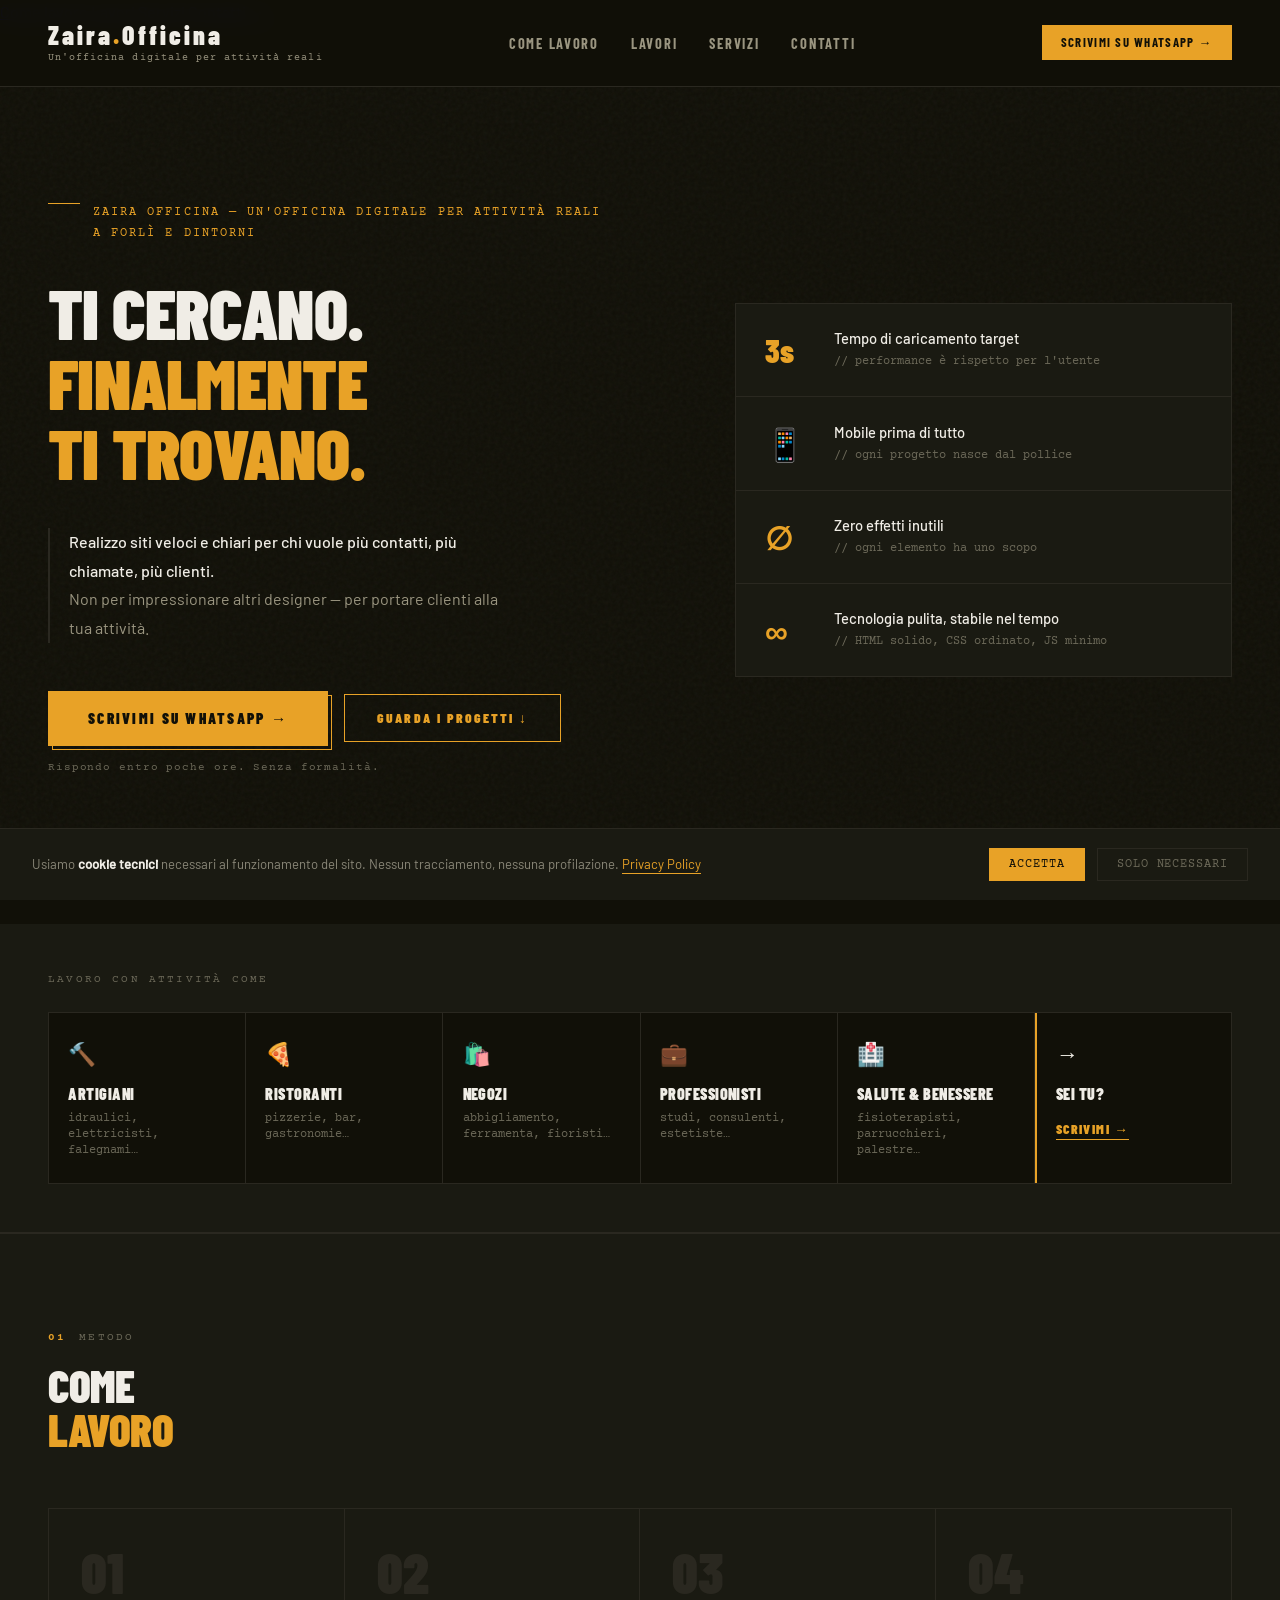
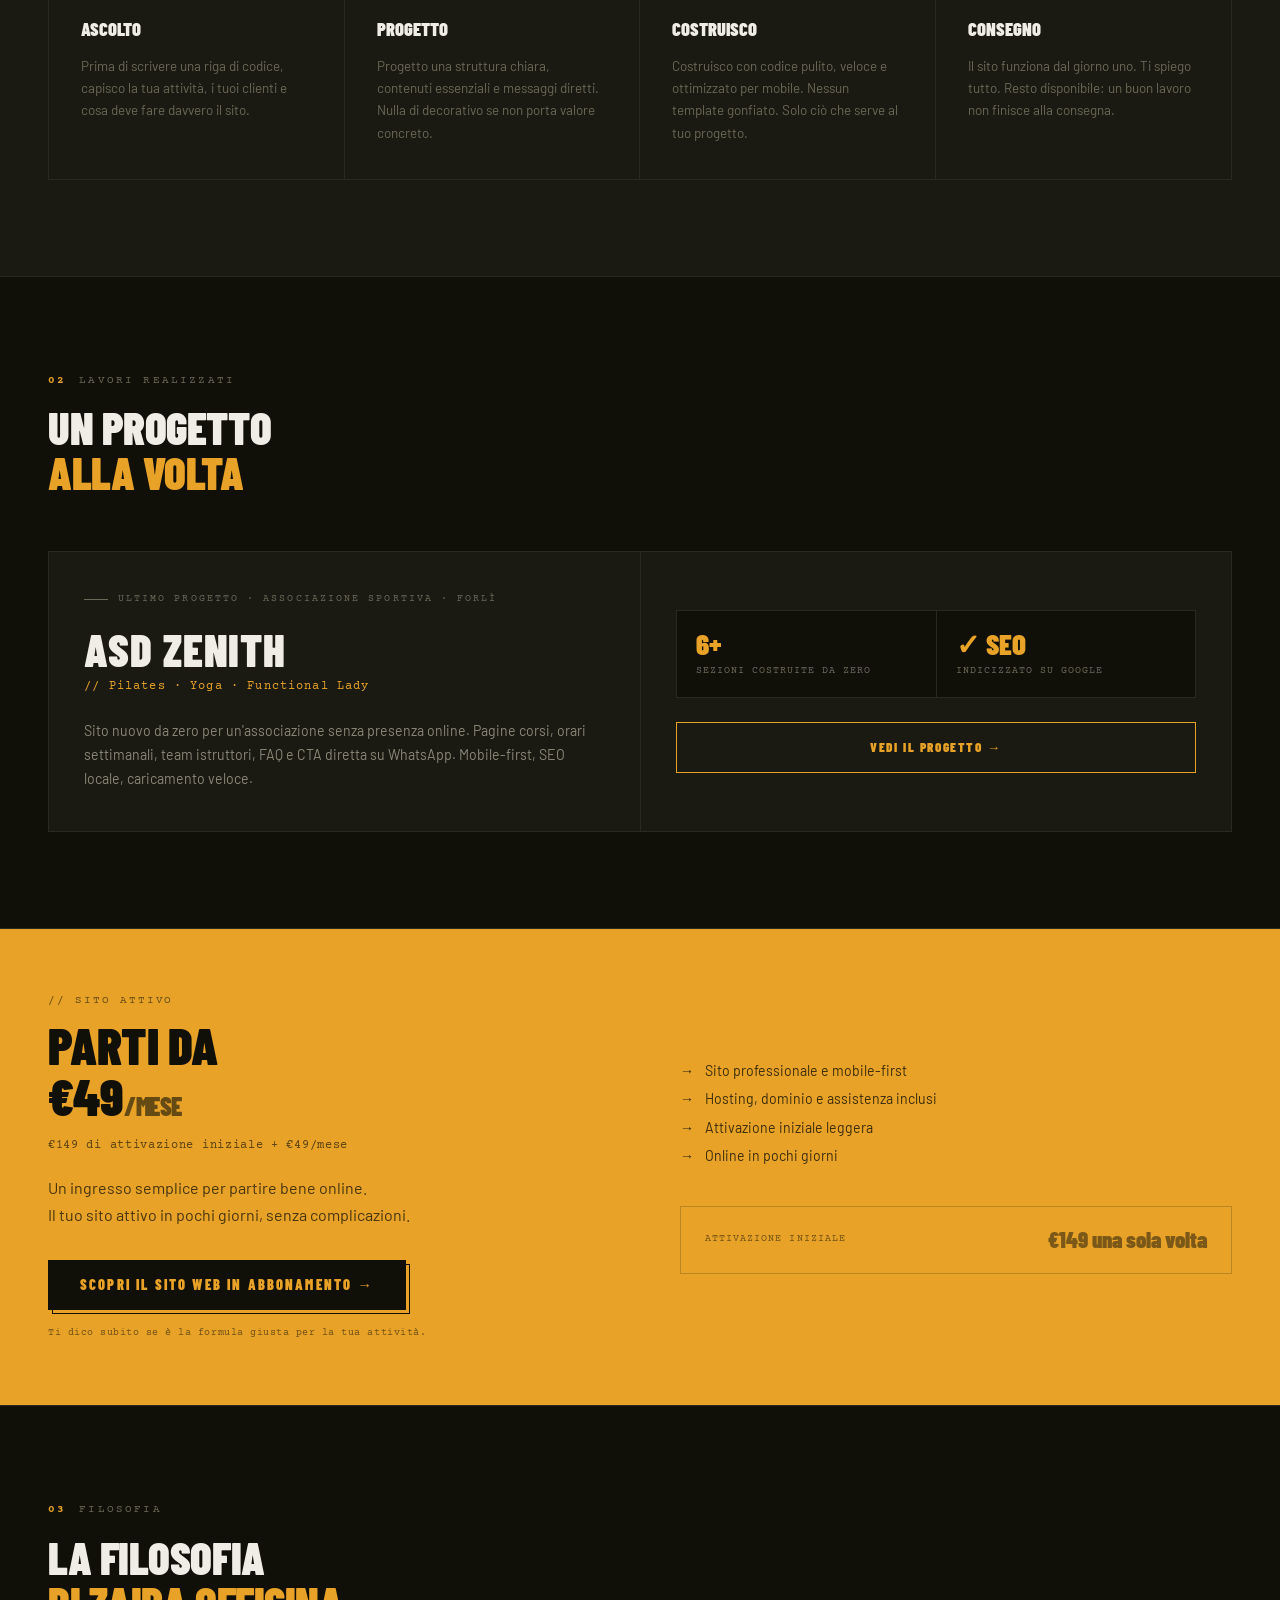
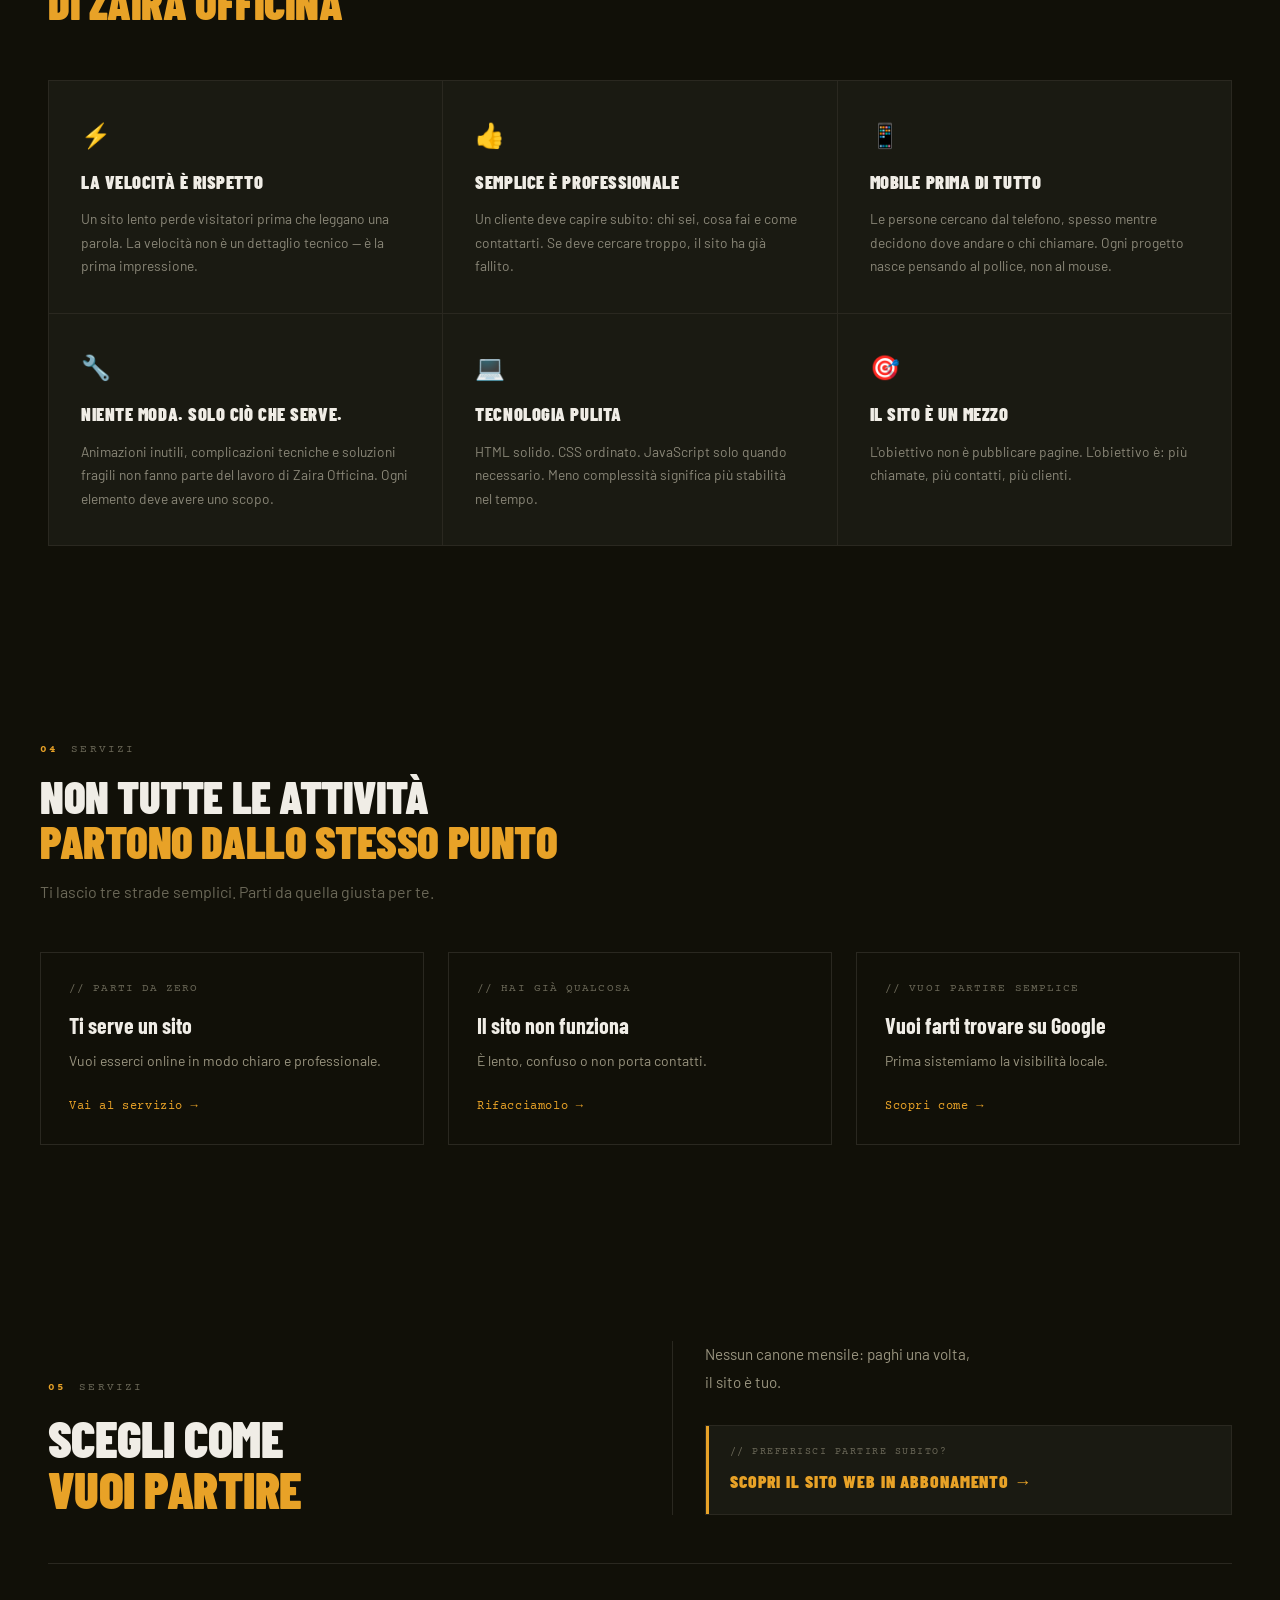
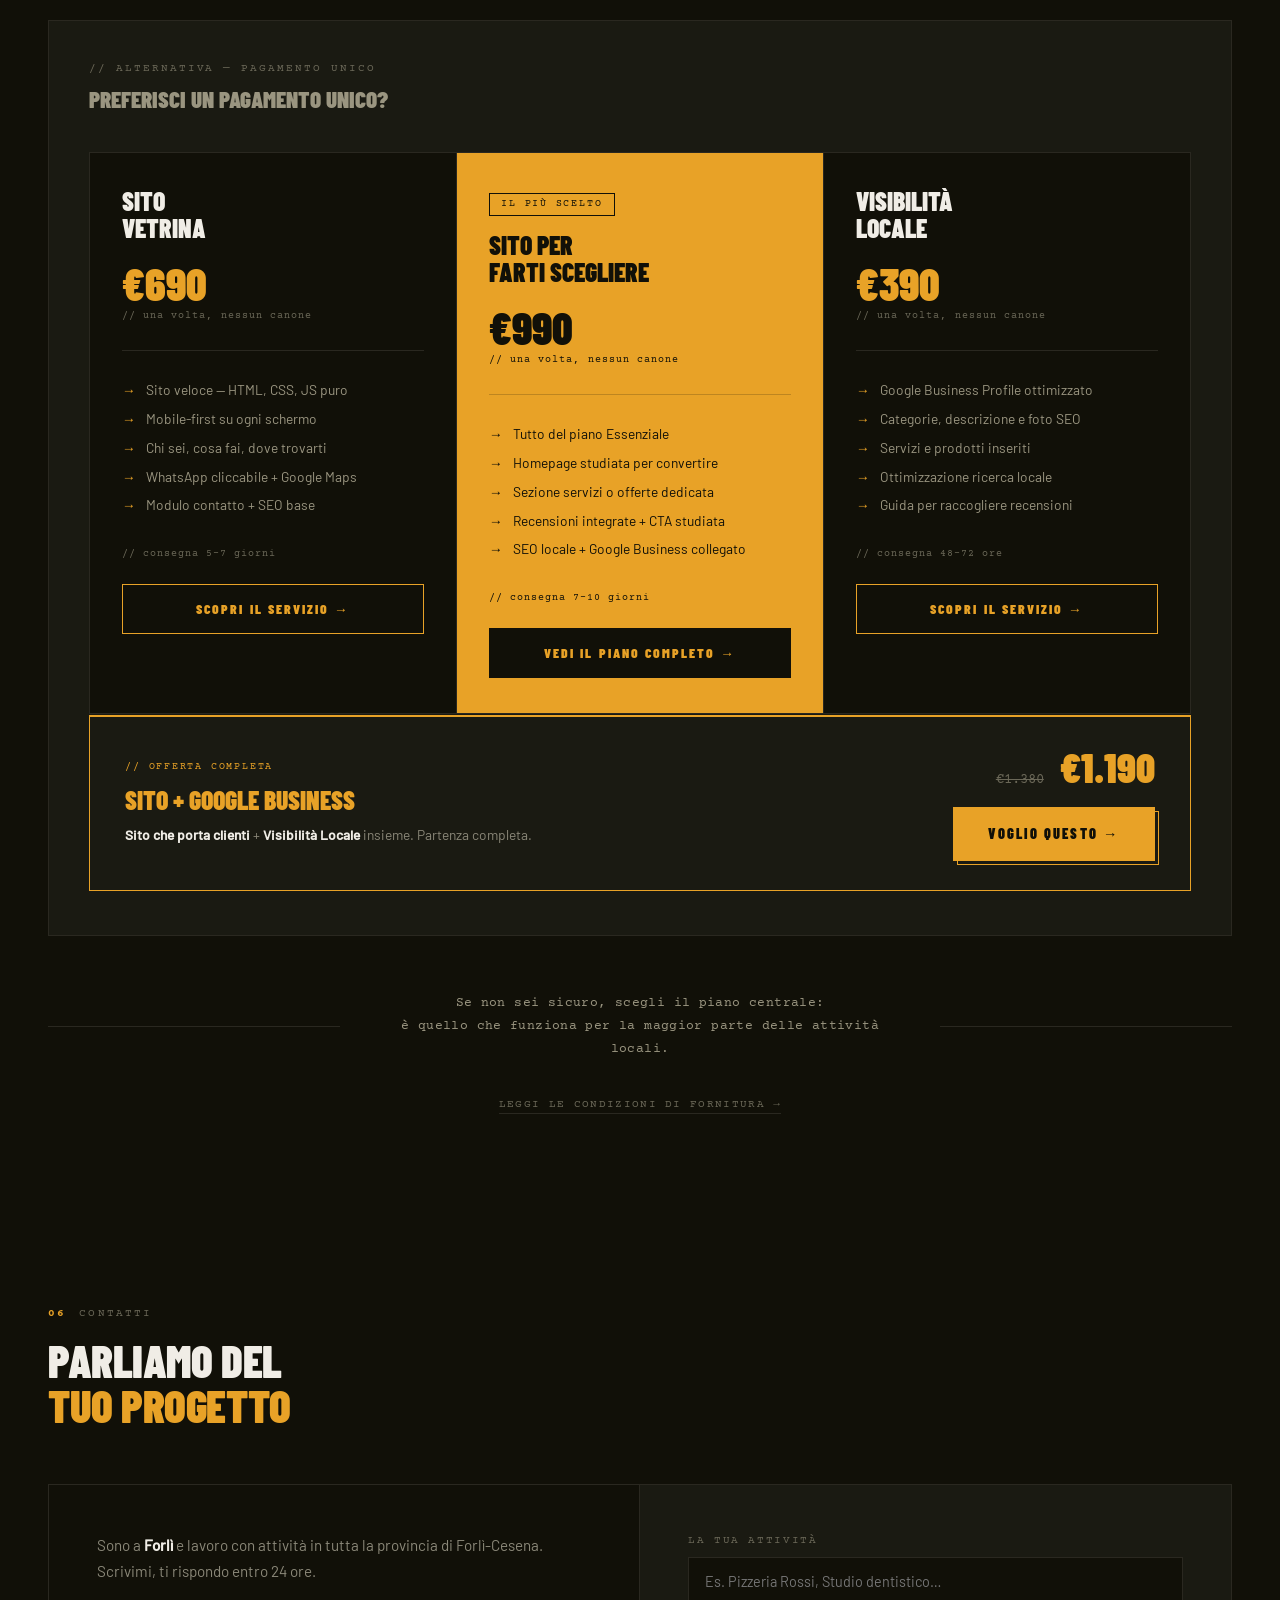
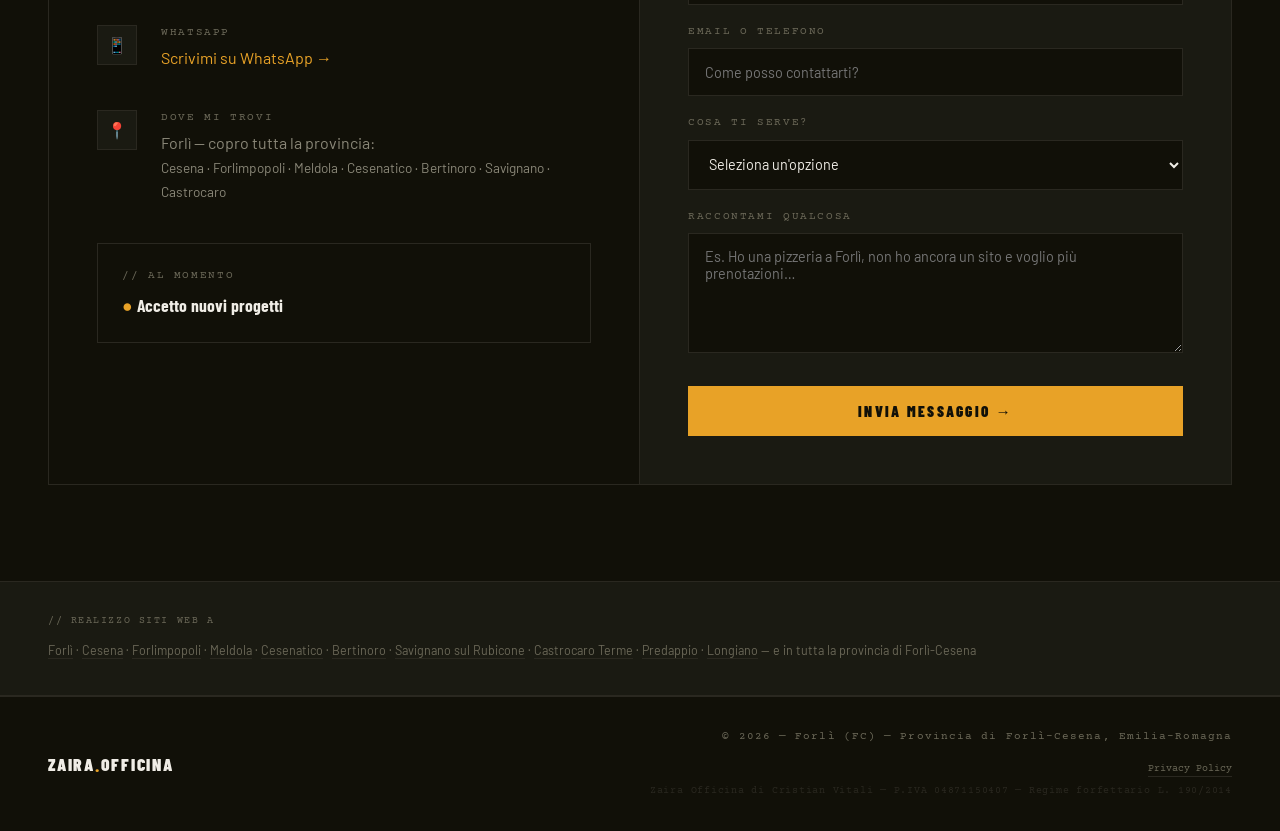
==== commit d8ffc55b: "fix: update" ====
--- a/index.html
+++ b/index.html
@@ -54,7 +54,7 @@
             "email": "info@zairaofficina.it",
             "address": {
                 "@type": "PostalAddress",
-                "addressLocality": "Forlimpopoli",
+                "addressLocality": "Forlì",
                 "addressRegion": "FC",
                 "postalCode": "47034",
                 "addressCountry": "IT"
@@ -405,12 +405,6 @@
     </section>
     <!-- /sito-attivo -->
 
-    <!-- ════════════════════════════════════════════════════════════════════════
-       PREZZI — "Scegli come vuoi partire"
-       ════════════════════════════════════════════════════════════════════════ -->
-
-
-
     <!-- MANIFESTO -->
     <section id="manifesto" class="manifesto">
         <div class="section-label" data-num="03">Filosofia</div>
@@ -622,8 +616,6 @@
 
         </div>
         <!-- /blocco A -->
-
-
 
 
         <!-- FRASE PSICOLOGICA -->
@@ -791,8 +783,7 @@
                 <a href="#contatti" class="territory-link">Savignano sul Rubicone</a> ·
                 <a href="#contatti" class="territory-link">Castrocaro Terme</a> ·
                 <a href="#contatti" class="territory-link">Predappio</a> ·
-                <a href="#contatti" class="territory-link">Longiano</a>
-                — e in tutta la provincia di Forlì-Cesena
+                <a href="#contatti" class="territory-link">Longiano</a> — e in tutta la provincia di Forlì-Cesena
             </p>
         </div>
     </div>
@@ -807,9 +798,8 @@
             <div class="footer-legal">
                 <a href="pages/privacy.html" class="footer-legal-link">Privacy Policy</a>
             </div>
-            <!-- Disclaimer prestazione occasionale — rimuovi quando apri P.IVA -->
             <div class="footer-disclaimer">
-                Zaira Officina è un'attività freelance indipendente.<br> Collaborazioni svolte come prestazione occasionale ai sensi dell'art. 2222 c.c.
+                Zaira Officina di Cristian Vitali — P.IVA 04871150407 — Regime forfettario L. 190/2014
             </div>
         </div>
     </footer>
@@ -817,7 +807,7 @@
 
 
     <!-- ════════════════════════════════════════════════════════════════════════
-       FLOATING CTA BAR — visibile solo su mobile (< 600px)
+       FLOATING CTA BAR — visibile solo su mobile (< 768px)
        WhatsApp: wa.me/393930719544
        ════════════════════════════════════════════════════════════════════════ -->
     <div class="mobile-cta-bar" aria-hidden="true">
@@ -856,4 +846,4 @@
 
 </body>
 
-</html>
+</html>
--- a/css/main.min.css
+++ b/css/main.min.css
@@ -1 +1 @@
-@font-face{font-family:'Barlow Condensed';src:url('fonts/barlow-condensed-v13-latin-regular.woff2') format('woff2');font-weight:400;font-style:normal;font-display:swap;}@font-face{font-family:'Barlow Condensed';src:url('fonts/barlow-condensed-v13-latin-700.woff2') format('woff2');font-weight:700;font-style:normal;font-display:swap;}@font-face{font-family:'Barlow Condensed';src:url('fonts/barlow-condensed-v13-latin-900.woff2') format('woff2');font-weight:900;font-style:normal;font-display:swap;}@font-face{font-family:'Barlow';src:url('fonts/barlow-v13-latin-300.woff2') format('woff2');font-weight:300;font-style:normal;font-display:swap;}@font-face{font-family:'Barlow';src:url('fonts/barlow-v13-latin-regular.woff2') format('woff2');font-weight:400;font-style:normal;font-display:swap;}@font-face{font-family:'Barlow';src:url('fonts/barlow-v13-latin-500.woff2') format('woff2');font-weight:500;font-style:normal;font-display:swap;}@font-face{font-family:'Courier Prime';src:url('fonts/courier-prime-v11-latin-regular.woff2') format('woff2');font-weight:400;font-style:normal;font-display:swap;}@font-face{font-family:'Courier Prime';src:url('fonts/courier-prime-v11-latin-700.woff2') format('woff2');font-weight:700;font-style:normal;font-display:swap;}:root{--bg:#111008;--bg2:#1a1a12;--bg3:#1e1b12;--accent:#e8a227;--accent2:#c4420f;--accent-d:rgba(232,162,39,0.12);--white:#f0ede6;--muted:#6b6858;--border:#2a2820;--text-mid:#9a9580;--text-low:#8a8778;--green:#6fcf97;--gap:1px;--max:1280px;--pad:clamp(20px,5vw,56px);--font-display:'Barlow Condensed',sans-serif;--font-body:'Barlow',sans-serif;--font-mono:'Courier Prime',monospace;--section-pad-v:6rem;--section-pad-h:3rem;--max-width:1280px;--grid-gap:1px;--radius:0;--transition-fast:0.2s ease;--transition-medium:0.3s ease;--transition-slow:0.4s ease;--z-nav:100;--z-noise:-1;}*,*::before,*::after{box-sizing:border-box;margin:0;padding:0;}html{scroll-behavior:smooth;}body{background:var(--bg);color:var(--white);font-family:var(--font-body);font-weight:400;overflow-x:hidden;line-height:1.5;}body::before{content:'';position:fixed;inset:0;background-image:url("data:image/svg+xml,%3Csvg viewBox='0 0 256 256' xmlns='http://www.w3.org/2000/svg'%3E%3Cfilter id='noise'%3E%3CfeTurbulence type='fractalNoise' baseFrequency='0.9' numOctaves='4' stitchTiles='stitch'/%3E%3C/filter%3E%3Crect width='100%25' height='100%25' filter='url(%23noise)' opacity='1'/%3E%3C/svg%3E");opacity:0.04;pointer-events:none;z-index:var(--z-noise);}section{position:relative;}.section-label{font-family:var(--font-mono);font-size:0.68rem;color:var(--muted);letter-spacing:0.2em;text-transform:uppercase;margin-bottom:1rem;display:flex;align-items:center;gap:0.8rem;}.section-label::before{content:attr(data-num);color:var(--accent);font-weight:700;}.section-title{font-family:var(--font-display);font-weight:900;font-size:clamp(2rem,3.5vw,3rem);text-transform:uppercase;line-height:1;letter-spacing:-0.01em;margin-bottom:0.3rem;}.divider{width:100%;height:1px;background:var(--border);}nav{position:fixed;top:0;width:100%;z-index:var(--z-nav);padding-top:1.4rem;padding-bottom:1.4rem;padding-left:max(3rem,calc((100% - var(--max-width)) / 2 + 3rem));padding-right:max(3rem,calc((100% - var(--max-width)) / 2 + 3rem));display:flex;justify-content:space-between;align-items:center;border-bottom:1px solid var(--border);background:rgba(17,16,8,0.92);backdrop-filter:blur(8px);}.nav-logo{display:flex;flex-direction:column;gap:2px;text-decoration:none;position:relative;z-index:var(--z-nav);}.nav-logo .logo-name{font-family:var(--font-display);font-weight:900;font-size:1.6rem;letter-spacing:0.12em;color:var(--white);transition:color var(--transition-fast);line-height:1;}.nav-logo .logo-name span{color:var(--accent);}.nav-logo .logo-tag{font-family:var(--font-mono);font-size:0.65rem;letter-spacing:0.1em;color:var(--text-mid);line-height:1;margin-top:3px;}.nav-logo:hover .logo-name{color:var(--accent);}.nav-links{display:flex;gap:2rem;list-style:none;}.nav-links a{font-family:var(--font-display);font-weight:700;font-size:0.9rem;color:var(--text-mid);text-decoration:none;letter-spacing:0.12em;text-transform:uppercase;transition:color var(--transition-fast);}.nav-links a:hover{color:var(--accent);}.nav-cta{font-family:var(--font-display);font-weight:700;font-size:0.8rem;letter-spacing:0.1em;text-transform:uppercase;text-decoration:none;color:var(--bg);background:var(--accent);padding:0.5rem 1.2rem;white-space:nowrap;transition:background var(--transition-fast),color var(--transition-fast);}.nav-cta:hover{background:#f0b030;}.hamburger{display:none;flex-direction:column;justify-content:center;align-items:center;gap:5px;width:44px;height:44px;cursor:pointer;background:transparent;border:none;padding:0;position:relative;z-index:var(--z-nav);flex-shrink:0;}.hamburger-bar{display:block;width:22px;height:2px;background:var(--white);transition:transform 0.25s ease,opacity 0.2s ease,width 0.2s ease;transform-origin:center;}.hamburger.is-open .hamburger-bar:nth-child(1){transform:translateY(7px) rotate(45deg);width:22px;}.hamburger.is-open .hamburger-bar:nth-child(2){opacity:0;width:0;}.hamburger.is-open .hamburger-bar:nth-child(3){transform:translateY(-7px) rotate(-45deg);width:22px;}.hamburger.is-open .hamburger-bar{background:var(--accent);}.btn-primary,.btn-outline,.btn-dark{display:inline-block;font-family:var(--font-display);font-weight:800;font-size:0.85rem;letter-spacing:0.15em;text-transform:uppercase;text-decoration:none;padding:0.8rem 2rem;transition:all var(--transition-fast);cursor:pointer;}.btn-primary{background:var(--accent);color:#111008;font-size:0.95rem;padding:1rem 2.5rem;position:relative;border:none;}.btn-primary::after{content:'';position:absolute;bottom:-4px;right:-4px;width:100%;height:100%;border:1px solid var(--accent);transition:all var(--transition-fast);}.btn-primary:hover{background:var(--white);color:#111008;}.btn-primary:hover::after{bottom:-6px;right:-6px;}.btn-outline{border:1px solid var(--accent);color:var(--accent);background:transparent;}.btn-outline:hover{background:var(--accent);color:#111008;}.btn-dark{border:1px solid #111008;background:#111008;color:var(--accent);font-size:0.85rem;}.btn-dark:hover{background:var(--bg);color:var(--accent);}.form-group{margin-bottom:1.2rem;}.form-group label{display:block;font-family:var(--font-mono);font-size:0.68rem;color:var(--muted);letter-spacing:0.15em;text-transform:uppercase;margin-bottom:0.5rem;}.form-group input,.form-group textarea,.form-group select{width:100%;background:var(--bg);border:1px solid var(--border);color:var(--white);padding:0.9rem 1rem;font-family:var(--font-body);font-size:0.9rem;outline:none;transition:border-color var(--transition-fast);border-radius:0;}.form-group input:focus,.form-group textarea:focus,.form-group select:focus{border-color:var(--accent);}.form-group textarea{height:120px;resize:vertical;}.form-group select option{background:var(--bg);}.form-submit{background:var(--accent);color:#111008;border:none;padding:1rem 2.5rem;font-family:var(--font-display);font-weight:800;font-size:0.95rem;letter-spacing:0.15em;text-transform:uppercase;cursor:pointer;transition:all var(--transition-fast);width:100%;margin-top:0.5rem;border-radius:0;}.form-submit:hover{background:var(--white);}.form-submit.is-sent{background:#2a7a3a;color:#fff;}.hero{min-height:100vh;display:grid;grid-template-columns:55fr 45fr;align-items:center;padding:7rem var(--section-pad-h) 5rem;gap:5rem;max-width:var(--max-width);margin:0 auto;position:relative;}.hero-left{position:relative;}.hero-tag{font-family:var(--font-mono);font-size:0.72rem;color:var(--accent);letter-spacing:0.18em;text-transform:uppercase;margin-bottom:2rem;display:flex;align-items:flex-start;gap:0.8rem;line-height:1.8;}.hero-tag::before{content:'';display:inline-block;width:2rem;height:1px;background:var(--accent);}.hero-title{font-family:var(--font-display);font-weight:900;font-size:clamp(3.2rem,5.5vw,5.5rem);line-height:1;letter-spacing:-0.01em;text-transform:uppercase;margin-bottom:2.5rem;}.line-seek{color:var(--white);}.line-lost{color:var(--muted);position:relative;display:inline-block;animation:fadeOutLine 0.4s 2s ease forwards;}.line-lost::after{content:'';position:absolute;left:0;top:52%;width:0;height:3px;background:var(--accent2);animation:strikethrough 0.5s 1.3s ease forwards;will-change:transform;}.line-solution{color:var(--accent);display:block;opacity:0;transform:translateY(60px);animation:slideUpSolution 0.6s 2.1s cubic-bezier(0.22,1,0.36,1) forwards;will-change:transform,opacity;}.hero-sub{font-size:1rem;color:var(--text-mid);line-height:1.8;max-width:460px;margin-bottom:3rem;padding-left:1.2rem;border-left:2px solid var(--border);}.hero-sub strong{color:var(--white);font-weight:500;}.hero-cta-group{display:flex;flex-wrap:wrap;gap:1rem;align-items:center;}.hero-cta-note{font-family:var(--font-mono);font-size:0.7rem;color:var(--muted);letter-spacing:0.08em;margin-top:0.9rem;}.hero-right{display:flex;flex-direction:column;gap:0;border:1px solid var(--border);}.stat-block{padding:1.6rem 1.8rem;border-bottom:1px solid var(--border);display:flex;align-items:center;gap:1.5rem;background:var(--bg2);transition:background var(--transition-medium);}.stat-block:last-child{border-bottom:none;}.stat-block:hover{background:#1f1f16;}.stat-num{font-family:var(--font-display);font-weight:900;font-size:2rem;color:var(--accent);min-width:2.8rem;line-height:1;}.stat-label{font-size:0.92rem;color:var(--white);line-height:1.35;font-weight:500;}.stat-desc{font-family:var(--font-mono);font-size:0.72rem;color:var(--muted);margin-top:0.25rem;}.strip{border-top:1px solid var(--border);border-bottom:1px solid var(--border);background:var(--accent);overflow:hidden;padding:0.9rem 0;}.strip-inner{display:flex;gap:0;animation:marquee 20s linear infinite;white-space:nowrap;}.strip-text{font-family:var(--font-display);font-weight:800;font-size:0.8rem;letter-spacing:0.2em;text-transform:uppercase;color:#111008;padding:0 2rem;}.for-who{border-bottom:1px solid var(--border);background:var(--bg2);padding:3rem var(--section-pad-h);}.for-who-inner{max-width:var(--max-width);margin:0 auto;}.for-who-label{font-family:var(--font-mono);font-size:0.68rem;color:var(--muted);letter-spacing:0.2em;text-transform:uppercase;margin-bottom:1.5rem;}.for-who-grid{display:grid;grid-template-columns:repeat(6,1fr);gap:1px;background:var(--border);border:1px solid var(--border);}.for-who-item{background:var(--bg);padding:1.5rem 1.2rem;display:flex;flex-direction:column;gap:0.3rem;transition:background var(--transition-fast);}.for-who-item:hover{background:#1a1a12;}.for-who-item.for-who-cta{border-left:2px solid var(--accent);}.for-who-icon{font-size:1.4rem;margin-bottom:0.4rem;}.for-who-name{font-family:var(--font-display);font-weight:800;font-size:1rem;text-transform:uppercase;color:var(--white);letter-spacing:0.03em;}.for-who-ex{font-family:var(--font-mono);font-size:0.72rem;color:var(--muted);line-height:1.4;}.for-who-link{margin-top:0.5rem;display:inline-block;font-family:var(--font-display);font-weight:800;font-size:0.85rem;letter-spacing:0.1em;text-transform:uppercase;color:var(--accent);text-decoration:none;border-bottom:1px solid var(--accent);width:fit-content;transition:opacity var(--transition-fast);}.for-who-link:hover{opacity:0.75;}.manifesto{padding:var(--section-pad-v) var(--section-pad-h);max-width:var(--max-width);margin:0 auto;}.manifesto-grid{display:grid;grid-template-columns:1fr 1fr 1fr;gap:1px;background:var(--border);margin-top:3.5rem;border:1px solid var(--border);}.manifesto-card{background:var(--bg2);padding:2.2rem 2rem;position:relative;transition:background var(--transition-medium);overflow:hidden;opacity:0;transform:translateY(30px);}.manifesto-card::before{content:'';position:absolute;top:0;left:0;width:3px;height:0;background:var(--accent);transition:height var(--transition-slow) ease;}.manifesto-card:hover{background:#1e1e14;}.manifesto-card:hover::before{height:100%;}.card-icon{font-size:1.5rem;margin-bottom:1rem;display:block;}.card-title{font-family:var(--font-display);font-weight:800;font-size:1.15rem;text-transform:uppercase;letter-spacing:0.03em;margin-bottom:0.7rem;color:var(--white);}.card-text{font-size:0.86rem;color:var(--text-low);line-height:1.7;}.process{padding:var(--section-pad-v) var(--section-pad-h);background:var(--bg2);border-top:1px solid var(--border);border-bottom:1px solid var(--border);}.process-inner{max-width:var(--max-width);margin:0 auto;}.process-steps{display:grid;grid-template-columns:repeat(4,1fr);gap:0;margin-top:3.5rem;border:1px solid var(--border);}.step{padding:2.2rem 2rem;border-right:1px solid var(--border);position:relative;opacity:0;transform:translateY(30px);}.step:last-child{border-right:none;}.step-num{font-family:var(--font-display);font-weight:900;font-size:3.5rem;color:var(--border);line-height:1;margin-bottom:1rem;transition:color var(--transition-medium);}.step:hover .step-num{color:var(--accent);}.step-title{font-family:var(--font-display);font-weight:800;font-size:1.15rem;text-transform:uppercase;margin-bottom:0.7rem;color:var(--white);}.step-text{font-size:0.84rem;color:var(--muted);line-height:1.65;}.portfolio{padding:var(--section-pad-v) var(--section-pad-h);max-width:var(--max-width);margin:0 auto;}.portfolio-card{display:grid;grid-template-columns:1fr 1fr;gap:0;border:1px solid var(--border);background:var(--bg2);position:relative;transition:background var(--transition-medium);overflow:hidden;margin-top:3.5rem;opacity:0;transform:translateY(30px);}.portfolio-card:hover{background:#1e1e14;}.portfolio-card::before{content:'';position:absolute;top:0;left:0;width:3px;height:0;background:var(--accent);transition:height var(--transition-slow) ease;}.portfolio-card:hover::before{height:100%;}.card-left{padding:2.5rem 2.2rem;display:flex;flex-direction:column;gap:0;}.card-tag{font-family:var(--font-mono);font-size:0.65rem;color:var(--muted);letter-spacing:0.2em;text-transform:uppercase;margin-bottom:1.2rem;display:flex;align-items:center;gap:0.6rem;}.card-tag::before{content:'';display:inline-block;width:1.5rem;height:1px;background:var(--muted);}.card-client{font-family:var(--font-display);font-weight:900;font-size:2.8rem;text-transform:uppercase;color:var(--white);letter-spacing:0.02em;line-height:1;margin-bottom:0.4rem;}.card-type{font-family:var(--font-mono);font-size:0.72rem;color:var(--accent);letter-spacing:0.1em;margin-bottom:1.5rem;}.card-desc{font-size:0.88rem;color:var(--text-low);line-height:1.7;}.card-right{padding:2.5rem 2.2rem;border-left:1px solid var(--border);display:flex;flex-direction:column;gap:1.5rem;justify-content:center;}.card-stats{display:grid;grid-template-columns:1fr 1fr;gap:1px;background:var(--border);border:1px solid var(--border);}.card-stat{background:var(--bg);padding:1.2rem;}.card-stat-num{font-family:var(--font-display);font-weight:900;font-size:1.8rem;color:var(--accent);line-height:1;margin-bottom:0.3rem;}.card-stat-label{font-family:var(--font-mono);font-size:0.62rem;color:var(--muted);letter-spacing:0.1em;text-transform:uppercase;line-height:1.4;}.card-link{display:block;font-family:var(--font-display);font-weight:800;font-size:0.82rem;letter-spacing:0.12em;text-transform:uppercase;color:var(--accent);text-decoration:none;border:1px solid var(--accent);padding:0.9rem 1.5rem;text-align:center;transition:all var(--transition-fast);}.card-link:hover{background:var(--accent);color:#111008;}.pricing{padding:var(--section-pad-v) var(--section-pad-h);max-width:var(--max-width);margin:0 auto;}.pricing-hook{font-family:var(--font-mono);font-size:0.85rem;color:var(--accent);letter-spacing:0.08em;margin-top:1rem;margin-bottom:2.5rem;}.pricing-cards{display:grid;grid-template-columns:repeat(3,1fr);gap:1px;background:var(--border);margin-top:3.5rem;border:1px solid var(--border);}.price-card{background:var(--bg2);padding:2.5rem 2.2rem;position:relative;transition:background var(--transition-medium);opacity:0;transform:translateY(30px);}.price-card.featured{background:var(--accent);}.price-card.featured *{color:#111008 !important;}.price-card.featured .btn-dark{background:#111008 !important;color:var(--accent) !important;border-color:#111008 !important;}.price-card.featured .btn-dark:hover{background:var(--bg) !important;color:var(--accent) !important;}.price-card-tag{font-family:var(--font-mono);font-size:0.68rem;letter-spacing:0.2em;text-transform:uppercase;color:var(--muted);display:flex;align-items:center;gap:0.6rem;margin-bottom:1.2rem;}.price-card-tag::before{content:'';display:inline-block;width:1.5rem;height:1px;background:var(--muted);}.price-card.featured .price-card-tag::before{background:#111008;}.price-card-name{font-family:var(--font-display);font-weight:900;font-size:1.8rem;text-transform:uppercase;margin-bottom:0.5rem;}.price-tag{font-family:var(--font-display);font-weight:800;font-size:3rem;color:var(--accent);line-height:1;margin-bottom:0.3rem;}.price-note{font-family:var(--font-mono);font-size:0.75rem;color:var(--muted);margin-bottom:1.8rem;}.price-delivery{font-family:var(--font-mono);font-size:0.65rem;color:var(--muted);letter-spacing:0.1em;margin-bottom:1.5rem;}.price-features{list-style:none;display:flex;flex-direction:column;gap:0.6rem;margin-bottom:2.2rem;}.price-features li{font-size:0.86rem;color:var(--text-mid);display:flex;gap:0.7rem;align-items:flex-start;line-height:1.4;}.price-features li::before{content:'→';color:var(--accent);font-weight:700;flex-shrink:0;}.price-card.featured .price-features li::before{color:#111008;}.price-bundle-hint{font-family:var(--font-mono);font-size:0.65rem;color:var(--accent);letter-spacing:0.08em;margin-top:1.2rem;opacity:0.8;}.price-card.featured .price-bundle-hint{color:#111008;opacity:0.6;}.pricing-bundle{margin-top:0;border:1px solid var(--accent);border-top:2px solid var(--accent);padding:2rem 2.2rem;background:var(--bg2);}.bundle-top{display:flex;align-items:center;justify-content:space-between;margin-bottom:1.2rem;flex-wrap:wrap;gap:1rem;}.bundle-label{font-family:var(--font-mono);font-size:0.65rem;color:var(--accent);letter-spacing:0.2em;text-transform:uppercase;display:flex;align-items:center;gap:0.6rem;}.bundle-label::before{content:'';display:inline-block;width:1.5rem;height:1px;background:var(--accent);}.bundle-prices{display:flex;align-items:baseline;gap:1rem;}.bundle-price-old{font-family:var(--font-mono);font-size:0.9rem;color:var(--muted);text-decoration:line-through;letter-spacing:0.05em;}.bundle-price{font-family:var(--font-display);font-weight:900;font-size:2.8rem;color:var(--accent);line-height:1;}.bundle-bottom{display:flex;align-items:center;justify-content:space-between;gap:3rem;flex-wrap:wrap;}.bundle-title{font-family:var(--font-display);font-weight:900;font-size:1.8rem;text-transform:uppercase;color:var(--accent);letter-spacing:0.02em;margin-bottom:0.5rem;}.bundle-desc{font-size:0.88rem;color:var(--text-low);line-height:1.7;max-width:500px;}.bundle-desc strong{color:var(--white);}.bundle-right{flex-shrink:0;}.reviews{padding:var(--section-pad-v) var(--section-pad-h);background:var(--bg2);border-top:1px solid var(--border);border-bottom:1px solid var(--border);}.reviews-inner{max-width:var(--max-width);margin:0 auto;}.reviews-grid{display:grid;grid-template-columns:1fr 1fr 1fr;gap:1px;background:var(--border);margin-top:3.5rem;border:1px solid var(--border);}.review-card{background:var(--bg);padding:2.2rem 2rem;position:relative;opacity:0;transform:translateY(30px);}.stars{color:var(--accent);font-size:0.85rem;letter-spacing:0.1em;margin-bottom:1rem;}.review-text{font-size:0.9rem;line-height:1.75;color:var(--text-mid);margin-bottom:1.5rem;font-style:italic;}.review-author{font-family:var(--font-display);font-weight:700;font-size:1rem;text-transform:uppercase;color:var(--white);}.review-role{font-family:var(--font-mono);font-size:0.68rem;color:var(--muted);letter-spacing:0.1em;margin-top:0.2rem;}.contact{padding:var(--section-pad-v) var(--section-pad-h);max-width:var(--max-width);margin:0 auto;}.contact-grid{display:grid;grid-template-columns:1fr 1fr;gap:0;margin-top:3.5rem;border:1px solid var(--border);}.contact-left{padding:3rem;border-right:1px solid var(--border);}.contact-right{padding:3rem;background:var(--bg2);}.contact-item{display:flex;gap:1.5rem;margin-bottom:2.5rem;align-items:flex-start;}.contact-icon{width:2.5rem;height:2.5rem;border:1px solid var(--border);display:flex;align-items:center;justify-content:center;font-size:1rem;flex-shrink:0;background:var(--bg2);}.contact-label{font-family:var(--font-mono);font-size:0.68rem;color:var(--muted);letter-spacing:0.15em;text-transform:uppercase;margin-bottom:0.3rem;}.contact-value{font-size:1rem;color:var(--white);}.contact-value a{color:var(--accent);text-decoration:none;transition:opacity var(--transition-fast);}.contact-value a:hover{opacity:0.75;}.contact-status{margin-top:2rem;padding:1.5rem;border:1px solid var(--border);background:var(--bg);}.contact-status-label{font-family:var(--font-mono);font-size:0.68rem;color:var(--muted);letter-spacing:0.15em;text-transform:uppercase;margin-bottom:0.5rem;}.contact-status-text{font-family:var(--font-display);font-weight:700;font-size:1.1rem;}.contact-status-dot{color:var(--accent);}footer{border-top:1px solid var(--border);padding:2rem var(--section-pad-h);display:flex;justify-content:space-between;align-items:center;max-width:var(--max-width);margin:0 auto;}.footer-logo{font-family:var(--font-display);font-weight:900;font-size:1.1rem;color:var(--white);letter-spacing:0.1em;}.footer-logo span{color:var(--accent);}.footer-copy{font-family:var(--font-mono);font-size:0.68rem;color:var(--muted);letter-spacing:0.1em;}.sa-spotlight{background:var(--accent);border-top:1px solid var(--border);border-bottom:1px solid var(--border);padding:4rem var(--section-pad-h);}.sa-spotlight-inner{max-width:var(--max-width);margin:0 auto;display:grid;grid-template-columns:1fr 1fr;gap:5rem;align-items:center;}.sa-spotlight-label{font-family:var(--font-mono);font-size:0.68rem;color:#111008;letter-spacing:0.18em;text-transform:uppercase;opacity:0.6;margin-bottom:0.6rem;}.sa-spotlight-title{font-family:var(--font-display);font-weight:900;font-size:clamp(2.8rem,4vw,4rem);text-transform:uppercase;color:#111008;line-height:1;letter-spacing:-0.01em;margin-bottom:1rem;}.sa-spotlight-sub{font-size:1rem;color:#111008;line-height:1.7;opacity:0.75;max-width:380px;margin-bottom:2rem;}.sa-spotlight-cta{display:inline-block;font-family:var(--font-display);font-weight:800;font-size:0.9rem;letter-spacing:0.15em;text-transform:uppercase;text-decoration:none;color:var(--accent);background:#111008;padding:0.9rem 2rem;transition:all var(--transition-fast);position:relative;}.sa-spotlight-cta::after{content:'';position:absolute;bottom:-4px;right:-4px;width:100%;height:100%;border:1px solid #111008;transition:all var(--transition-fast);}.sa-spotlight-cta:hover{background:var(--bg);}.sa-spotlight-cta:hover::after{bottom:-6px;right:-6px;}.sa-spotlight-right{display:flex;flex-direction:column;gap:2rem;}.sa-spotlight-price{display:flex;align-items:center;gap:2rem;background:rgba(17,16,8,0.08);padding:1.8rem 2rem;border:1px solid rgba(17,16,8,0.15);}.sa-sp-block{display:flex;flex-direction:column;align-items:flex-start;gap:0.1rem;}.sa-sp-label{font-family:var(--font-mono);font-size:0.65rem;letter-spacing:0.1em;text-transform:uppercase;color:#111008;opacity:0.6;}.sa-sp-num{font-family:var(--font-display);font-weight:900;font-size:3rem;color:#111008;line-height:1;}.sa-sp-note{font-family:var(--font-mono);font-size:0.65rem;color:#111008;opacity:0.55;}.sa-sp-sep{font-family:var(--font-display);font-weight:900;font-size:1.8rem;color:#111008;opacity:0.35;flex-shrink:0;}.sa-spotlight-list{list-style:none;display:flex;flex-direction:column;gap:0.55rem;}.sa-spotlight-list li{font-size:0.88rem;color:#111008;display:flex;gap:0.7rem;align-items:flex-start;line-height:1.4;opacity:0.8;}.sa-spotlight-list li::before{content:'→';font-weight:700;color:#111008;flex-shrink:0;}@media (max-width:900px){.sa-spotlight-inner{grid-template-columns:1fr;gap:3rem;}.sa-spotlight-sub{max-width:100%;}}@media (max-width:600px){.sa-spotlight{padding:3rem 1.25rem;}.sa-spotlight-title{font-size:2.4rem;}.sa-spotlight-price{padding:1.4rem 1.2rem;gap:1.2rem;}.sa-sp-num{font-size:2.4rem;}.sa-spotlight-cta{display:block;text-align:center;}}.pz-sub-link{color:var(--accent);text-decoration:none;border-bottom:1px solid var(--accent);padding-bottom:1px;transition:opacity var(--transition-fast);font-weight:500;}.pz-sub-link:hover{opacity:0.7;}.sa-sp-price-inline{color:#111008;font-size:inherit;font-weight:inherit;}.sa-sp-mo{font-family:var(--font-display);font-weight:900;font-size:clamp(1.4rem,2vw,2rem);color:#111008;opacity:0.6;margin-left:0.1rem;}.sa-spotlight-reassure{font-family:var(--font-mono);font-size:0.65rem;color:#111008;opacity:0.55;letter-spacing:0.05em;margin-top:0.9rem;line-height:1.6;}.sa-spotlight-mini{font-family:var(--font-mono);font-size:0.72rem;color:#111008;opacity:0.65;letter-spacing:0.06em;margin-top:0.4rem;margin-bottom:1.2rem;}.sa-spotlight-activation{display:flex;align-items:center;gap:1rem;padding:1rem 1.5rem;border:1px solid rgba(17,16,8,0.2);margin-top:0.5rem;}.sa-act-label{font-family:var(--font-mono);font-size:0.65rem;color:#111008;opacity:0.55;letter-spacing:0.1em;text-transform:uppercase;flex:1;}.sa-act-value{font-family:var(--font-display);font-weight:900;font-size:1.4rem;color:#111008;opacity:0.5;}.pz-block--secondary{background:var(--bg);border-color:var(--border);}.pz-block-title--secondary{font-size:clamp(1.2rem,1.8vw,1.5rem) !important;color:var(--text-mid) !important;}.pz-block--secondary .pz-block-label{color:var(--muted);}.services-entry{padding:100px 40px;}.services-entry-inner{max-width:var(--max-width);margin:0 auto;}.services-entry-sub{margin-top:16px;color:var(--muted);font-size:16px;}.services-entry-grid{margin-top:48px;display:grid;grid-template-columns:repeat(3,1fr);gap:24px;}.services-entry-card{border:1px solid var(--border);padding:28px;text-decoration:none;color:var(--white);display:block;transition:border-color var(--transition-fast);}.services-entry-card:hover{border-color:var(--accent);}.services-entry-label{font-family:var(--font-mono);font-size:11px;color:var(--muted);letter-spacing:0.1em;text-transform:uppercase;margin-bottom:12px;}.services-entry-card h3{font-family:var(--font-display);font-size:22px;font-weight:600;color:var(--white);margin-bottom:8px;}.services-entry-card p{font-size:14px;color:var(--text-mid);line-height:1.5;margin-bottom:20px;}.services-entry-link{font-family:var(--font-mono);font-size:12px;color:var(--accent);letter-spacing:0.05em;}.section-title span{color:var(--accent);}.contact-intro{color:var(--text-low);font-size:0.95rem;line-height:1.7;margin-bottom:2.5rem;}.contact-city{color:var(--white);}.contact-value-muted{color:var(--text-low);}.contact-cities{font-size:0.85rem;}.territory-block{border-top:1px solid var(--border);background:var(--bg2);padding:2rem 3rem;}.territory-block-inner{max-width:var(--max-width);margin:0 auto;}.territory-label{font-family:var(--font-mono);font-size:0.65rem;color:var(--muted);letter-spacing:0.15em;text-transform:uppercase;margin-bottom:0.6rem;}.territory-cities{font-size:0.78rem;color:var(--muted);line-height:1.9;}.territory-link{color:var(--muted);text-decoration:none;border-bottom:1px solid var(--border);padding-bottom:1px;transition:color var(--transition-fast);}.territory-link:hover{color:var(--accent);}.footer-right{text-align:right;}.footer-legal{margin-top:0.5rem;}.footer-legal-link{font-family:var(--font-mono);font-size:0.65rem;color:var(--muted);text-decoration:none;border-bottom:1px solid var(--border);padding-bottom:1px;transition:color var(--transition-fast);}.footer-legal-link:hover{color:var(--accent);}.footer-disclaimer{font-family:var(--font-mono);font-size:0.6rem;color:var(--border);letter-spacing:0.08em;margin-top:0.4rem;}.pz-conditions-wrap{text-align:center;padding:28px 20px 0;}.pz-conditions-link{font-family:var(--font-mono);font-size:11px;color:var(--muted);text-decoration:none;letter-spacing:0.12em;text-transform:uppercase;border-bottom:1px solid var(--border);padding-bottom:2px;transition:color var(--transition-fast);}.pz-conditions-link:hover{color:var(--accent);}.cookie-privacy-link{color:var(--accent);text-decoration:none;border-bottom:1px solid currentColor;padding-bottom:1px;}.pz{padding:var(--section-pad-v) var(--section-pad-h);max-width:var(--max-width);margin:0 auto;}.pz-header{display:grid;grid-template-columns:1fr 1fr;align-items:end;gap:4rem;margin-bottom:3.5rem;padding-bottom:3rem;border-bottom:1px solid var(--border);}.pz-header-left{}.pz-header-right{display:flex;flex-direction:column;gap:1.8rem;padding-left:2rem;border-left:1px solid var(--border);}.pz-title{font-family:var(--font-display);font-weight:900;font-size:clamp(2.8rem,4vw,4rem);text-transform:uppercase;line-height:1;letter-spacing:-0.01em;color:var(--white);margin-top:0.5rem;}.pz-title span{color:var(--accent);}.pz-sub{font-size:0.95rem;color:var(--text-mid);line-height:1.8;}.pz-sub-cta{display:block;text-decoration:none;border:1px solid var(--border);padding:1.2rem 1.5rem;background:var(--bg2);transition:border-color var(--transition-fast),background var(--transition-fast);position:relative;}.pz-sub-cta::before{content:'';position:absolute;left:0;top:0;width:3px;height:100%;background:var(--accent);}.pz-sub-cta:hover{border-color:var(--accent);background:#1f1e15;}.pz-sub-cta-label{display:block;font-family:var(--font-mono);font-size:0.62rem;color:var(--muted);letter-spacing:0.15em;text-transform:uppercase;margin-bottom:0.5rem;}.pz-sub-cta-text{display:block;font-family:var(--font-display);font-weight:800;font-size:1.1rem;color:var(--accent);letter-spacing:0.05em;text-transform:uppercase;}.pz-block{border:1px solid var(--border);background:var(--bg2);padding:2.5rem 2.5rem 2.8rem;margin-bottom:0;}.pz-block--sub{border-top:2px solid var(--accent);}.pz-block-header{margin-bottom:2.5rem;}.pz-block-label{font-family:var(--font-mono);font-size:0.68rem;color:var(--accent);letter-spacing:0.18em;text-transform:uppercase;margin-bottom:0.6rem;}.pz-block-title{font-family:var(--font-display);font-weight:900;font-size:clamp(1.6rem,2.2vw,2rem);text-transform:uppercase;color:var(--white);line-height:1.1;margin-bottom:0.5rem;}.pz-block-desc{font-size:0.88rem;color:var(--text-mid);line-height:1.75;max-width:520px;margin-top:0.6rem;}.pz-cards{display:grid;grid-template-columns:repeat(3,1fr);gap:1px;background:var(--border);border:1px solid var(--border);}.pz-card{background:var(--bg);padding:2.2rem 2rem;position:relative;transition:background var(--transition-medium);opacity:0;transform:translateY(30px);}.pz-card:hover{background:#161610;}.pz-card--featured{background:var(--accent) !important;}.pz-card--featured *{color:#111008 !important;}.pz-card--featured .pz-btn--dark{background:#111008 !important;color:var(--accent) !important;border-color:#111008 !important;}.pz-card--featured .pz-btn--dark:hover{background:var(--bg) !important;color:var(--accent) !important;}.pz-badge{font-family:var(--font-mono);font-size:0.62rem;letter-spacing:0.18em;text-transform:uppercase;color:#111008;background:transparent;border:1px solid #111008;display:inline-block;padding:0.2rem 0.7rem;margin-bottom:1rem;}.pz-card-top{margin-bottom:1.8rem;padding-bottom:1.6rem;border-bottom:1px solid var(--border);}.pz-card--featured .pz-card-top{border-bottom-color:rgba(17,16,8,0.2);}.pz-card-name{font-family:var(--font-display);font-weight:900;font-size:1.6rem;text-transform:uppercase;color:var(--white);line-height:1.05;margin-bottom:1.2rem;}.pz-price-num{font-family:var(--font-display);font-weight:900;font-size:2.8rem;color:var(--accent);line-height:1;display:block;}.pz-price-note{font-family:var(--font-mono);font-size:0.65rem;color:var(--muted);letter-spacing:0.1em;margin-top:0.2rem;display:block;}.pz-price-act{font-family:var(--font-mono);font-size:0.7rem;color:var(--muted);letter-spacing:0.05em;display:block;margin-bottom:0.2rem;}.pz-price-monthly{display:flex;align-items:baseline;gap:0.15rem;line-height:1;}.pz-price-mo{font-family:var(--font-display);font-weight:700;font-size:1.1rem;color:var(--muted);margin-left:0.1rem;}.pz-features{list-style:none;display:flex;flex-direction:column;gap:0.6rem;margin-bottom:2rem;}.pz-features li{font-size:0.86rem;color:var(--text-mid);display:flex;gap:0.65rem;align-items:flex-start;line-height:1.4;}.pz-features li::before{content:'→';color:var(--accent);font-weight:700;flex-shrink:0;}.pz-card--featured .pz-features li::before{color:#111008;}.pz-delivery{font-family:var(--font-mono);font-size:0.62rem;color:var(--muted);letter-spacing:0.1em;margin-bottom:1.4rem;}.pz-btn{display:block;width:100%;text-align:center;font-family:var(--font-display);font-weight:800;font-size:0.85rem;letter-spacing:0.15em;text-transform:uppercase;text-decoration:none;padding:0.85rem 1.5rem;transition:all var(--transition-fast);cursor:pointer;border-radius:0;}.pz-btn--outline{border:1px solid var(--accent);color:var(--accent);background:transparent;}.pz-btn--outline:hover{background:var(--accent);color:#111008;}.pz-btn--dark{background:#111008;color:var(--accent);border:1px solid #111008;}.pz-btn--dark:hover{background:var(--bg);color:var(--accent);}.pz-btn--primary{background:var(--accent);color:#111008;border:none;font-size:0.9rem;padding:1rem 2.2rem;display:inline-block;width:auto;position:relative;}.pz-btn--primary::after{content:'';position:absolute;bottom:-4px;right:-4px;width:100%;height:100%;border:1px solid var(--accent);transition:all var(--transition-fast);}.pz-btn--primary:hover{background:var(--white);}.pz-btn--primary:hover::after{bottom:-6px;right:-6px;}.pz-bundle{margin-top:1px;background:var(--bg2);border:1px solid var(--accent);border-top:2px solid var(--accent);padding:1.8rem 2.2rem;display:flex;align-items:center;justify-content:space-between;gap:3rem;flex-wrap:wrap;}.pz-bundle-label{font-family:var(--font-mono);font-size:0.62rem;color:var(--accent);letter-spacing:0.18em;text-transform:uppercase;margin-bottom:0.4rem;}.pz-bundle-name{font-family:var(--font-display);font-weight:900;font-size:1.6rem;text-transform:uppercase;color:var(--accent);margin-bottom:0.3rem;}.pz-bundle-desc{font-size:0.86rem;color:var(--text-low);line-height:1.65;}.pz-bundle-desc strong{color:var(--white);}.pz-bundle-right{display:flex;flex-direction:column;align-items:flex-end;gap:1rem;flex-shrink:0;}.pz-bundle-prices{display:flex;align-items:baseline;gap:1rem;}.pz-bundle-old{font-family:var(--font-mono);font-size:0.9rem;color:var(--muted);text-decoration:line-through;}.pz-bundle-new{font-family:var(--font-display);font-weight:900;font-size:2.6rem;color:var(--accent);line-height:1;}.pz-sub-note{font-family:var(--font-mono);font-size:0.68rem;color:var(--accent);letter-spacing:0.1em;text-align:center;margin-top:2rem;opacity:0.8;}.pz-closer{display:flex;align-items:center;gap:2.5rem;margin-top:3.5rem;flex-wrap:wrap;}.pz-closer-line{flex:1;height:1px;background:var(--border);min-width:40px;}.pz-closer-text{font-family:var(--font-mono);font-size:0.8rem;color:var(--text-mid);line-height:1.8;text-align:center;letter-spacing:0.03em;max-width:520px;}@media (max-width:1024px){.pz-cards{grid-template-columns:repeat(3,1fr);}}@media (max-width:900px){.pz-header{grid-template-columns:1fr;gap:2rem;}.pz-header-right{padding-left:0;border-left:none;border-top:1px solid var(--border);padding-top:2rem;}.pz-block{padding:2rem 1.8rem 2.2rem;}.pz-cards{grid-template-columns:1fr 1fr;}.pz-card--featured{grid-column:span 2;}.pz-bundle{flex-direction:column;align-items:flex-start;gap:1.5rem;}.pz-bundle-right{align-items:flex-start;width:100%;}.pz-btn--primary{width:100%;text-align:center;display:block;}.pz-closer{flex-direction:column;gap:1rem;}.pz-closer-line{width:80px;flex:none;}}@media (max-width:600px){.pz{padding-left:1.25rem;padding-right:1.25rem;}.pz-block{padding:1.8rem 1.25rem 2rem;}.pz-cards{grid-template-columns:1fr;}.pz-card--featured{grid-column:span 1;}.pz-card{padding:1.8rem 1.5rem;}.pz-price-num{font-size:2.4rem;}.pz-bundle{padding:1.5rem 1.25rem;}.pz-bundle-new{font-size:2.2rem;}.pz-closer-text{font-size:0.75rem;}}.gb-container{width:min(1280px,calc(100% - 48px));margin:0 auto;}.gb-narrow{max-width:760px;}.gb-hero{padding:120px 0 88px;border-bottom:1px solid var(--border);background:radial-gradient(circle at top left,rgba(227,160,42,0.08),transparent 35%),linear-gradient(180deg,rgba(255,255,255,0.01),rgba(255,255,255,0));}.gb-hero-grid{display:grid;grid-template-columns:1.2fr 0.8fr;gap:48px;align-items:center;}.gb-eyebrow{margin-bottom:18px;font-family:var(--font-mono);font-size:0.72rem;letter-spacing:0.14em;text-transform:uppercase;color:var(--accent);}.gb-title{margin:0;font-family:var(--font-display);font-size:clamp(2.8rem,6vw,5.4rem);line-height:0.95;letter-spacing:-0.03em;color:var(--white);}.gb-title span{color:var(--accent);}.gb-subtitle{max-width:620px;margin:24px 0 0;font-size:1.08rem;line-height:1.8;color:var(--text-low);}.gb-hero-actions{display:flex;flex-wrap:wrap;gap:14px;margin-top:32px;}.gb-note{margin-top:18px;font-size:0.92rem;color:var(--muted);}.gb-panel{padding:28px;border:1px solid var(--border);background:rgba(255,255,255,0.02);backdrop-filter:blur(8px);}.gb-panel-label{margin-bottom:16px;font-family:var(--font-mono);font-size:0.68rem;letter-spacing:0.12em;text-transform:uppercase;color:var(--muted);}.gb-section{padding:88px 0;}.gb-section--problem,.gb-section--results,.gb-section--price{background:rgba(255,255,255,0.01);}.gb-section-label{margin-bottom:12px;font-family:var(--font-mono);font-size:0.68rem;letter-spacing:0.12em;text-transform:uppercase;color:var(--accent);}.gb-section-title{margin:0 0 22px;font-family:var(--font-display);font-size:clamp(2rem,4vw,3.3rem);line-height:1.05;color:var(--white);}.gb-text{margin:0 0 16px;font-size:1.02rem;line-height:1.85;color:var(--text-low);}.gb-split{display:grid;grid-template-columns:0.9fr 1.1fr;gap:42px;align-items:start;}.gb-card-list{display:grid;grid-template-columns:1fr 1fr;gap:18px;}.gb-card{padding:24px;border:1px solid var(--border);background:rgba(255,255,255,0.02);}.gb-card h3{margin:0 0 10px;font-size:1.05rem;color:var(--white);}.gb-card p{margin:0;line-height:1.75;color:var(--text-low);}.gb-results-grid{display:grid;grid-template-columns:repeat(3,1fr);gap:20px;}.gb-result{padding:26px;border:1px solid var(--border);background:rgba(255,255,255,0.02);}.gb-result-num{margin-bottom:14px;font-family:var(--font-mono);font-size:0.8rem;color:var(--accent);letter-spacing:0.14em;}.gb-result h3{margin:0 0 12px;color:var(--white);}.gb-result p{margin:0;line-height:1.75;color:var(--text-low);}.gb-price-box{display:grid;grid-template-columns:1fr auto;gap:36px;align-items:center;padding:34px;border:1px solid var(--border);background:rgba(255,255,255,0.025);}.gb-price-line{margin:0 0 14px;}.gb-price{font-family:var(--font-display);font-size:clamp(3rem,6vw,4.8rem);line-height:1;color:var(--white);}.gb-price-note{margin-left:10px;font-family:var(--font-mono);font-size:0.8rem;letter-spacing:0.12em;text-transform:uppercase;color:var(--muted);}.gb-price-side{min-width:320px;}.gb-check-list{display:grid;gap:12px;padding:0;margin:0;list-style:none;}.gb-check-list li{position:relative;padding-left:22px;line-height:1.7;color:var(--text-low);}.gb-check-list li::before{content:"—";position:absolute;left:0;top:0;color:var(--accent);}.gb-check-list--wide{max-width:760px;}.gb-final-cta{padding:88px 0 110px;}.gb-final-cta-box{display:grid;grid-template-columns:1fr auto;gap:32px;align-items:center;padding:34px;border:1px solid var(--border);background:rgba(255,255,255,0.02);}.gb-final-actions{display:flex;flex-direction:column;gap:14px;align-items:flex-start;}@media (max-width:980px){.gb-hero-grid,.gb-split,.gb-results-grid,.gb-price-box,.gb-final-cta-box{grid-template-columns:1fr;}.gb-card-list{grid-template-columns:1fr;}.gb-price-side{min-width:0;}}@media (max-width:640px){.gb-container{width:min(100%,calc(100% - 32px));}.gb-hero{padding:88px 0 64px;}.gb-section,.gb-final-cta{padding:64px 0;}.gb-panel,.gb-card,.gb-result,.gb-price-box,.gb-final-cta-box{padding:22px;}.gb-hero-actions{flex-direction:column;align-items:stretch;}.gb-final-actions{width:100%;}.gb-final-actions a{width:100%;text-align:center;}}.hero-left{animation:fadeIn 0.8s 0.1s both;}.hero-right{animation:fadeIn 0.8s 0.3s both;}@keyframes fadeIn{from{opacity:0;transform:translateY(20px);}to{opacity:1;transform:translateY(0);}}@keyframes strikethrough{from{width:0;}to{width:100%;}}@keyframes fadeOutLine{to{opacity:0;max-height:0;margin:0;padding:0;overflow:hidden;display:block;}}@keyframes slideUpSolution{to{opacity:1;transform:translateY(0);}}@keyframes marquee{from{transform:translateX(0);}to{transform:translateX(-50%);}}.is-visible{opacity:1 !important;transform:translateY(0) !important;transition:opacity 0.5s ease,transform 0.5s cubic-bezier(0.22,1,0.36,1);}.animate-delay-1.is-visible{transition-delay:0.1s;}.animate-delay-2.is-visible{transition-delay:0.2s;}.animate-delay-3.is-visible{transition-delay:0.3s;}#cookie-banner{position:fixed;bottom:0;left:0;right:0;z-index:9999;background:var(--bg2);border-top:1px solid var(--border);padding:1.2rem 2rem;transform:translateY(calc(100% + 2px));transition:transform 0.5s cubic-bezier(0.22,1,0.36,1);}#cookie-banner.is-visible{transform:translateY(0);}@media (max-width:900px){#cookie-banner{bottom:72px;padding:1rem 1.2rem;}.cookie-inner{flex-direction:column;align-items:flex-start;gap:0.75rem;}.cookie-actions{width:100%;}.cookie-btn{flex:1;text-align:center;}}.cookie-inner{max-width:var(--max-width);margin:0 auto;display:flex;align-items:center;gap:2rem;flex-wrap:wrap;}.cookie-text{font-family:var(--font-body);font-size:0.82rem;color:var(--text-low);line-height:1.6;margin:0;flex:1;min-width:200px;}.cookie-text strong{color:var(--white);}.cookie-actions{display:flex;gap:0.75rem;flex-shrink:0;}.cookie-btn{font-family:var(--font-mono);font-size:0.72rem;letter-spacing:0.08em;text-transform:uppercase;padding:0.55rem 1.2rem;border:1px solid var(--border);cursor:pointer;transition:background var(--transition-fast),color var(--transition-fast),border-color var(--transition-fast);white-space:nowrap;}.cookie-btn--accept{background:var(--accent);color:var(--bg);border-color:var(--accent);}.cookie-btn--accept:hover{background:#f0b030;border-color:#f0b030;}.cookie-btn--reject{background:transparent;color:var(--muted);border-color:var(--border);}.cookie-btn--reject:hover{color:var(--white);border-color:var(--muted);}@media (max-width:1024px){.hero{padding-left:2rem;padding-right:2rem;}.manifesto,.pricing,.contact{padding-left:2rem;padding-right:2rem;}.process{padding-left:2rem;padding-right:2rem;}}@media (max-width:900px){.nav-links{display:none;}.nav-cta{display:none;}.hamburger{display:flex;}.hero{grid-template-columns:1fr;padding-top:6rem;padding-bottom:3rem;gap:3rem;}.hero-right{margin-top:0;}.for-who-grid{grid-template-columns:repeat(3,1fr);}.services-entry-grid{grid-template-columns:1fr 1fr;gap:16px;}.manifesto-grid{grid-template-columns:1fr 1fr;}.process-steps{grid-template-columns:1fr 1fr;}.process-steps .step{border-bottom:1px solid var(--border);}.process-steps .step:nth-child(3),.process-steps .step:nth-child(4){border-bottom:none;}.portfolio-card{grid-template-columns:1fr;}.card-right{border-left:none;border-top:1px solid var(--border);}.pricing-cards{grid-template-columns:1fr 1fr;}.sa-cards{grid-template-columns:1fr 1fr;}.sa-header{flex-direction:column;gap:1.5rem;}.sa-header-right{align-items:flex-start;flex-direction:row;flex-wrap:wrap;}.reviews-grid{grid-template-columns:1fr;}.contact-grid{grid-template-columns:1fr;}.contact-left{border-right:none;border-bottom:1px solid var(--border);}footer{flex-direction:column;gap:1rem;text-align:center;}.footer-right{text-align:center;}}@media (max-width:600px){:root{--section-pad-h:1.25rem;--section-pad-v:3.5rem;}.portfolio{padding-left:1.25rem;padding-right:1.25rem;}.card-left,.card-right{padding:1.8rem 1.5rem;}.card-client{font-size:2rem;}body{padding-bottom:72px;}.section-title{font-size:clamp(1.8rem,8vw,2.4rem);}nav{padding:1rem 1.25rem;}.nav-logo .logo-name{font-size:1.1rem;}.hero{padding-top:5.5rem;padding-left:1.25rem;padding-right:1.25rem;padding-bottom:2.5rem;gap:2rem;}.hero-tag{font-size:0.65rem;margin-bottom:1.4rem;}.hero-title{font-size:clamp(2.8rem,12vw,3.8rem);margin-bottom:1.8rem;}.hero-sub{font-size:0.92rem;margin-bottom:2rem;}.hero-cta-group{flex-direction:column;}.hero-cta-group .btn-primary,.hero-cta-group .btn-outline{width:100%;text-align:center;padding:1.1rem 2rem;font-size:0.9rem;}.stat-block{padding:1.2rem 1.25rem;gap:1rem;}.stat-num{font-size:1.6rem;min-width:2.2rem;}.stat-label{font-size:0.85rem;}.stat-desc{font-size:0.65rem;}.for-who{padding:2rem 1.25rem;}.for-who-grid{grid-template-columns:repeat(2,1fr);}.for-who-item{padding:1.2rem 1rem;}.for-who-icon{font-size:1.2rem;margin-bottom:0.2rem;}.for-who-name{font-size:0.88rem;}.for-who-ex{font-size:0.65rem;}.services-entry-grid{grid-template-columns:1fr;gap:12px;margin-top:2rem;}.services-entry-card{padding:20px;}.manifesto{padding-left:1.25rem;padding-right:1.25rem;}.manifesto-grid{grid-template-columns:1fr;margin-top:2.5rem;}.manifesto-card{padding:1.8rem 1.5rem;}.card-title{font-size:1.05rem;}.card-text{font-size:0.88rem;}.process{padding-left:1.25rem;padding-right:1.25rem;}.process-steps{grid-template-columns:1fr;margin-top:2.5rem;}.step{padding:1.8rem 1.5rem;border-right:none;border-bottom:1px solid var(--border);position:relative;}.step:last-child{border-bottom:none;}.step:not(:last-child)::after{content:'↓';position:absolute;bottom:-0.8rem;left:1.5rem;font-size:0.9rem;color:var(--accent);z-index:1;background:var(--bg2);padding:0 0.3rem;line-height:1;}.step-num{font-size:2.5rem;margin-bottom:0.8rem;}.step-title{font-size:1.05rem;}.step-text{font-size:0.86rem;}.pricing{padding-left:1.25rem;padding-right:1.25rem;}.pricing-cards{grid-template-columns:1fr;margin-top:2.5rem;}.sa-block{padding:1.8rem 1.25rem;}.sa-cards{grid-template-columns:1fr;}.sa-header-right{flex-direction:row;flex-wrap:wrap;align-items:flex-start;}.sa-card{padding:1.8rem 1.5rem;}.sa-featured{border-left:4px solid #111008;border-top:none;}.sa-monthly{font-size:2.4rem;}.sa-card .btn-outline,.sa-card .btn-dark{width:100%;text-align:center;padding:0.9rem 1.5rem;display:block;}.pricing-divider{margin:2.5rem 0 1.5rem;}.price-card{padding:2rem 1.5rem;}.price-card.featured{border-left:4px solid #111008;border-top:none;}.price-card-name{font-size:1.5rem;}.price-tag{font-size:2.5rem;}.price-card .btn-outline,.price-card .btn-dark{width:100%;text-align:center;padding:0.9rem 1.5rem;display:block;}.pricing-bundle{padding:1.8rem 1.5rem;}.bundle-top{flex-direction:column;align-items:flex-start;gap:0.8rem;}.bundle-bottom{flex-direction:column;align-items:flex-start;gap:1.5rem;}.bundle-inner{flex-direction:column;align-items:flex-start;gap:1.5rem;}.bundle-right{align-items:flex-start;width:100%;}.bundle-price{font-size:2.4rem;}.bundle-desc{max-width:100%;}.pricing-bundle .btn-primary{width:100%;text-align:center;}.contact{padding-left:1.25rem;padding-right:1.25rem;}.contact-grid{margin-top:2.5rem;}.contact-left,.contact-right{padding:2rem 1.5rem;}.contact-item{gap:1rem;margin-bottom:1.8rem;}.contact-icon{width:2.2rem;height:2.2rem;}.contact-value{font-size:0.92rem;}.contact-status{margin-top:1.5rem;padding:1.2rem;}.form-group input,.form-group textarea,.form-group select{font-size:16px;padding:0.85rem 0.9rem;}.form-group label{font-size:0.65rem;}.form-submit{font-size:0.9rem;padding:1.1rem 2rem;}.contact-value a{word-break:break-all;}.strip-inner{animation-duration:14s;}.strip-text{font-size:0.72rem;padding:0 1.5rem;}footer{padding-left:1.25rem;padding-right:1.25rem;padding-bottom:1.5rem;}.territory-block{padding:1.5rem 1.25rem;}.pz-conditions-wrap{padding:28px 1.25rem 0;}}@media (max-width:400px){.hero-title{font-size:2.6rem;}.for-who-item{padding:1rem 0.8rem;}.for-who-name{font-size:0.8rem;}}.mobile-cta-bar{display:none;}@media (max-width:900px){.mobile-cta-bar{display:flex;position:fixed;bottom:0;left:0;right:0;z-index:200;background:var(--bg);border-top:1px solid var(--border);padding:0.75rem 1.25rem;gap:0.75rem;align-items:center;box-shadow:0 -4px 20px rgba(0,0,0,0.4);}.mobile-cta-wa{display:flex;align-items:center;justify-content:center;gap:0.5rem;background:#1fae55;color:#fff;font-family:var(--font-display);font-weight:800;font-size:0.82rem;letter-spacing:0.08em;text-transform:uppercase;text-decoration:none;padding:0.7rem 1.2rem;flex:1;min-height:44px;transition:opacity 0.2s;}.mobile-cta-wa:hover,.mobile-cta-wa:active{opacity:0.88;}.mobile-cta-form{display:flex;align-items:center;justify-content:center;gap:0.5rem;background:var(--accent);color:#111008;font-family:var(--font-display);font-weight:800;font-size:0.82rem;letter-spacing:0.08em;text-transform:uppercase;text-decoration:none;padding:0.7rem 1.2rem;flex:1.2;min-height:44px;transition:opacity 0.2s;}.mobile-cta-form:hover,.mobile-cta-form:active{opacity:0.88;}}@media (max-width:900px){.nav-mobile-menu{position:fixed;top:0;left:0;right:0;bottom:0;background:rgba(17,16,8,0.98);backdrop-filter:blur(10px);z-index:90;display:flex;flex-direction:column;align-items:center;justify-content:center;gap:0;opacity:0;pointer-events:none;transform:translateY(-8px);transition:opacity 0.25s ease,transform 0.25s ease;}.nav-mobile-menu.is-open{opacity:1;pointer-events:auto;transform:translateY(0);}.nav-mobile-menu a{font-family:var(--font-display);font-weight:900;font-size:clamp(2rem,10vw,3rem);text-transform:uppercase;color:var(--white);text-decoration:none;letter-spacing:0.05em;padding:1rem 2rem;width:100%;text-align:center;border-bottom:1px solid var(--border);transition:color 0.2s;}.nav-mobile-menu a:first-child{border-top:1px solid var(--border);}.nav-mobile-menu a:hover,.nav-mobile-menu a:active{color:var(--accent);}.nav-mobile-menu a.nav-mobile-cta{color:var(--accent);border-color:var(--accent);}}+@font-face{font-family:'Barlow Condensed';src:url('fonts/barlow-condensed-v13-latin-regular.woff2') format('woff2');font-weight:400;font-style:normal;font-display:swap;}@font-face{font-family:'Barlow Condensed';src:url('fonts/barlow-condensed-v13-latin-700.woff2') format('woff2');font-weight:700;font-style:normal;font-display:swap;}@font-face{font-family:'Barlow Condensed';src:url('fonts/barlow-condensed-v13-latin-900.woff2') format('woff2');font-weight:900;font-style:normal;font-display:swap;}@font-face{font-family:'Barlow';src:url('fonts/barlow-v13-latin-300.woff2') format('woff2');font-weight:300;font-style:normal;font-display:swap;}@font-face{font-family:'Barlow';src:url('fonts/barlow-v13-latin-regular.woff2') format('woff2');font-weight:400;font-style:normal;font-display:swap;}@font-face{font-family:'Barlow';src:url('fonts/barlow-v13-latin-500.woff2') format('woff2');font-weight:500;font-style:normal;font-display:swap;}@font-face{font-family:'Courier Prime';src:url('fonts/courier-prime-v11-latin-regular.woff2') format('woff2');font-weight:400;font-style:normal;font-display:swap;}@font-face{font-family:'Courier Prime';src:url('fonts/courier-prime-v11-latin-700.woff2') format('woff2');font-weight:700;font-style:normal;font-display:swap;}:root{--bg:#111008;--bg2:#1a1a12;--bg3:#1e1b12;--accent:#e8a227;--accent2:#c4420f;--accent-d:rgba(232,162,39,0.12);--white:#f0ede6;--muted:#6b6858;--border:#2a2820;--text-mid:#9a9580;--text-low:#8a8778;--green:#6fcf97;--gap:1px;--max:1280px;--pad:clamp(20px,5vw,56px);--font-display:'Barlow Condensed',sans-serif;--font-body:'Barlow',sans-serif;--font-mono:'Courier Prime',monospace;--section-pad-v:6rem;--section-pad-h:3rem;--max-width:1280px;--grid-gap:1px;--radius:0;--transition-fast:0.2s ease;--transition-medium:0.3s ease;--transition-slow:0.4s ease;--z-nav:100;--z-noise:-1;}*,*::before,*::after{box-sizing:border-box;margin:0;padding:0;}html{scroll-behavior:smooth;}body{background:var(--bg);color:var(--white);font-family:var(--font-body);font-weight:400;overflow-x:hidden;line-height:1.5;}body::before{content:'';position:fixed;inset:0;background-image:url("data:image/svg+xml,%3Csvg viewBox='0 0 256 256' xmlns='http://www.w3.org/2000/svg'%3E%3Cfilter id='noise'%3E%3CfeTurbulence type='fractalNoise' baseFrequency='0.9' numOctaves='4' stitchTiles='stitch'/%3E%3C/filter%3E%3Crect width='100%25' height='100%25' filter='url(%23noise)' opacity='1'/%3E%3C/svg%3E");opacity:0.04;pointer-events:none;z-index:var(--z-noise);}section{position:relative;}.section-label{font-family:var(--font-mono);font-size:0.68rem;color:var(--muted);letter-spacing:0.2em;text-transform:uppercase;margin-bottom:1rem;display:flex;align-items:center;gap:0.8rem;}.section-label::before{content:attr(data-num);color:var(--accent);font-weight:700;}.section-title{font-family:var(--font-display);font-weight:900;font-size:clamp(2rem,3.5vw,3rem);text-transform:uppercase;line-height:1;letter-spacing:-0.01em;margin-bottom:0.3rem;}.divider{width:100%;height:1px;background:var(--border);}nav{position:fixed;top:0;width:100%;z-index:var(--z-nav);padding-top:1.4rem;padding-bottom:1.4rem;padding-left:max(3rem,calc((100% - var(--max-width)) / 2 + 3rem));padding-right:max(3rem,calc((100% - var(--max-width)) / 2 + 3rem));display:flex;justify-content:space-between;align-items:center;border-bottom:1px solid var(--border);background:rgba(17,16,8,0.92);backdrop-filter:blur(8px);}.nav-logo{display:flex;flex-direction:column;gap:2px;text-decoration:none;position:relative;z-index:var(--z-nav);}.nav-logo .logo-name{font-family:var(--font-display);font-weight:900;font-size:1.6rem;letter-spacing:0.12em;color:var(--white);transition:color var(--transition-fast);line-height:1;}.nav-logo .logo-name span{color:var(--accent);}.nav-logo .logo-tag{font-family:var(--font-mono);font-size:0.65rem;letter-spacing:0.1em;color:var(--text-mid);line-height:1;margin-top:3px;}.nav-logo:hover .logo-name{color:var(--accent);}.nav-links{display:flex;gap:2rem;list-style:none;}.nav-links a{font-family:var(--font-display);font-weight:700;font-size:0.9rem;color:var(--text-mid);text-decoration:none;letter-spacing:0.12em;text-transform:uppercase;transition:color var(--transition-fast);}.nav-links a:hover{color:var(--accent);}.nav-cta{font-family:var(--font-display);font-weight:700;font-size:0.8rem;letter-spacing:0.1em;text-transform:uppercase;text-decoration:none;color:var(--bg);background:var(--accent);padding:0.5rem 1.2rem;white-space:nowrap;transition:background var(--transition-fast),color var(--transition-fast);}.nav-cta:hover{background:#f0b030;}.nav-back{font-family:var(--font-mono);font-size:0.75rem;color:var(--muted);text-decoration:none;letter-spacing:0.1em;text-transform:uppercase;transition:color var(--transition-fast);}.nav-back:hover{color:var(--accent);}.hamburger{display:none;flex-direction:column;justify-content:center;align-items:center;gap:5px;width:44px;height:44px;cursor:pointer;background:transparent;border:none;padding:0;position:relative;z-index:var(--z-nav);flex-shrink:0;}.hamburger-bar{display:block;width:22px;height:2px;background:var(--white);transition:transform 0.25s ease,opacity 0.2s ease,width 0.2s ease;transform-origin:center;}.hamburger.is-open .hamburger-bar:nth-child(1){transform:translateY(7px) rotate(45deg);width:22px;}.hamburger.is-open .hamburger-bar:nth-child(2){opacity:0;width:0;}.hamburger.is-open .hamburger-bar:nth-child(3){transform:translateY(-7px) rotate(-45deg);width:22px;}.hamburger.is-open .hamburger-bar{background:var(--accent);}.btn-primary,.btn-outline,.btn-dark{display:inline-block;font-family:var(--font-display);font-weight:800;font-size:0.85rem;letter-spacing:0.15em;text-transform:uppercase;text-decoration:none;padding:0.8rem 2rem;transition:all var(--transition-fast);cursor:pointer;}.btn-primary{background:var(--accent);color:#111008;font-size:0.95rem;padding:1rem 2.5rem;position:relative;border:none;}.btn-primary::after{content:'';position:absolute;bottom:-4px;right:-4px;width:100%;height:100%;border:1px solid var(--accent);transition:all var(--transition-fast);}.btn-primary:hover{background:var(--white);color:#111008;}.btn-primary:hover::after{bottom:-6px;right:-6px;}.btn-outline{border:1px solid var(--accent);color:var(--accent);background:transparent;}.btn-outline:hover{background:var(--accent);color:#111008;}.btn-dark{border:1px solid #111008;background:#111008;color:var(--accent);font-size:0.85rem;}.btn-dark:hover{background:var(--bg);color:var(--accent);}.form-group{margin-bottom:1.2rem;}.form-group label{display:block;font-family:var(--font-mono);font-size:0.68rem;color:var(--muted);letter-spacing:0.15em;text-transform:uppercase;margin-bottom:0.5rem;}.form-group input,.form-group textarea,.form-group select{width:100%;background:var(--bg);border:1px solid var(--border);color:var(--white);padding:0.9rem 1rem;font-family:var(--font-body);font-size:0.9rem;outline:none;transition:border-color var(--transition-fast);border-radius:0;}.form-group input:focus,.form-group textarea:focus,.form-group select:focus{border-color:var(--accent);}.form-group textarea{height:120px;resize:vertical;}.form-group select option{background:var(--bg);}.form-submit{background:var(--accent);color:#111008;border:none;padding:1rem 2.5rem;font-family:var(--font-display);font-weight:800;font-size:0.95rem;letter-spacing:0.15em;text-transform:uppercase;cursor:pointer;transition:all var(--transition-fast);width:100%;margin-top:0.5rem;border-radius:0;}.form-submit:hover{background:var(--white);}.form-submit.is-sent{background:#2a7a3a;color:#fff;}.hero{min-height:100vh;display:grid;grid-template-columns:55fr 45fr;align-items:center;padding:7rem var(--section-pad-h) 5rem;gap:5rem;max-width:var(--max-width);margin:0 auto;position:relative;}.hero-left{position:relative;}.hero-tag{font-family:var(--font-mono);font-size:0.72rem;color:var(--accent);letter-spacing:0.18em;text-transform:uppercase;margin-bottom:2rem;display:flex;align-items:flex-start;gap:0.8rem;line-height:1.8;}.hero-tag::before{content:'';display:inline-block;width:2rem;height:1px;background:var(--accent);}.hero-title{font-family:var(--font-display);font-weight:900;font-size:clamp(3.2rem,5.5vw,5.5rem);line-height:1;letter-spacing:-0.01em;text-transform:uppercase;margin-bottom:2.5rem;}.line-seek{color:var(--white);}.line-lost{color:var(--muted);position:relative;display:inline-block;animation:fadeOutLine 0.4s 2s ease forwards;}.line-lost::after{content:'';position:absolute;left:0;top:52%;width:0;height:3px;background:var(--accent2);animation:strikethrough 0.5s 1.3s ease forwards;will-change:transform;}.line-solution{color:var(--accent);display:block;opacity:0;transform:translateY(60px);animation:slideUpSolution 0.6s 2.1s cubic-bezier(0.22,1,0.36,1) forwards;will-change:transform,opacity;}.hero-sub{font-size:1rem;color:var(--text-mid);line-height:1.8;max-width:460px;margin-bottom:3rem;padding-left:1.2rem;border-left:2px solid var(--border);}.hero-sub strong{color:var(--white);font-weight:500;}.hero-cta-group{display:flex;flex-wrap:wrap;gap:1rem;align-items:center;}.hero-cta-note{font-family:var(--font-mono);font-size:0.7rem;color:var(--muted);letter-spacing:0.08em;margin-top:0.9rem;}.hero-right{display:flex;flex-direction:column;gap:0;border:1px solid var(--border);}.stat-block{padding:1.6rem 1.8rem;border-bottom:1px solid var(--border);display:flex;align-items:center;gap:1.5rem;background:var(--bg2);transition:background var(--transition-medium);}.stat-block:last-child{border-bottom:none;}.stat-block:hover{background:#1f1f16;}.stat-num{font-family:var(--font-display);font-weight:900;font-size:2rem;color:var(--accent);min-width:2.8rem;line-height:1;}.stat-label{font-size:0.92rem;color:var(--white);line-height:1.35;font-weight:500;}.stat-desc{font-family:var(--font-mono);font-size:0.72rem;color:var(--muted);margin-top:0.25rem;}.strip{border-top:1px solid var(--border);border-bottom:1px solid var(--border);background:var(--accent);overflow:hidden;padding:0.9rem 0;}.strip-inner{display:flex;gap:0;animation:marquee 20s linear infinite;white-space:nowrap;}.strip-text{font-family:var(--font-display);font-weight:800;font-size:0.8rem;letter-spacing:0.2em;text-transform:uppercase;color:#111008;padding:0 2rem;}.for-who{border-bottom:1px solid var(--border);background:var(--bg2);padding:3rem var(--section-pad-h);}.for-who-inner{max-width:var(--max-width);margin:0 auto;}.for-who-label{font-family:var(--font-mono);font-size:0.68rem;color:var(--muted);letter-spacing:0.2em;text-transform:uppercase;margin-bottom:1.5rem;}.for-who-grid{display:grid;grid-template-columns:repeat(6,1fr);gap:1px;background:var(--border);border:1px solid var(--border);}.for-who-item{background:var(--bg);padding:1.5rem 1.2rem;display:flex;flex-direction:column;gap:0.3rem;transition:background var(--transition-fast);}.for-who-item:hover{background:#1a1a12;}.for-who-item.for-who-cta{border-left:2px solid var(--accent);}.for-who-icon{font-size:1.4rem;margin-bottom:0.4rem;}.for-who-name{font-family:var(--font-display);font-weight:800;font-size:1rem;text-transform:uppercase;color:var(--white);letter-spacing:0.03em;}.for-who-ex{font-family:var(--font-mono);font-size:0.72rem;color:var(--muted);line-height:1.4;}.for-who-link{margin-top:0.5rem;display:inline-block;font-family:var(--font-display);font-weight:800;font-size:0.85rem;letter-spacing:0.1em;text-transform:uppercase;color:var(--accent);text-decoration:none;border-bottom:1px solid var(--accent);width:fit-content;transition:opacity var(--transition-fast);}.for-who-link:hover{opacity:0.75;}.manifesto{padding:var(--section-pad-v) var(--section-pad-h);max-width:var(--max-width);margin:0 auto;}.manifesto-grid{display:grid;grid-template-columns:1fr 1fr 1fr;gap:1px;background:var(--border);margin-top:3.5rem;border:1px solid var(--border);}.manifesto-card{background:var(--bg2);padding:2.2rem 2rem;position:relative;transition:background var(--transition-medium);overflow:hidden;opacity:0;transform:translateY(30px);}.manifesto-card::before{content:'';position:absolute;top:0;left:0;width:3px;height:0;background:var(--accent);transition:height var(--transition-slow) ease;}.manifesto-card:hover{background:#1e1e14;}.manifesto-card:hover::before{height:100%;}.card-icon{font-size:1.5rem;margin-bottom:1rem;display:block;}.card-title{font-family:var(--font-display);font-weight:800;font-size:1.15rem;text-transform:uppercase;letter-spacing:0.03em;margin-bottom:0.7rem;color:var(--white);}.card-text{font-size:0.86rem;color:var(--text-low);line-height:1.7;}.process{padding:var(--section-pad-v) var(--section-pad-h);background:var(--bg2);border-top:1px solid var(--border);border-bottom:1px solid var(--border);}.process-inner{max-width:var(--max-width);margin:0 auto;}.process-steps{display:grid;grid-template-columns:repeat(4,1fr);gap:0;margin-top:3.5rem;border:1px solid var(--border);}.step{padding:2.2rem 2rem;border-right:1px solid var(--border);position:relative;opacity:0;transform:translateY(30px);}.step:last-child{border-right:none;}.step-num{font-family:var(--font-display);font-weight:900;font-size:3.5rem;color:var(--border);line-height:1;margin-bottom:1rem;transition:color var(--transition-medium);}.step:hover .step-num{color:var(--accent);}.step-title{font-family:var(--font-display);font-weight:800;font-size:1.15rem;text-transform:uppercase;margin-bottom:0.7rem;color:var(--white);}.step-text{font-size:0.84rem;color:var(--muted);line-height:1.65;}.portfolio{padding:var(--section-pad-v) var(--section-pad-h);max-width:var(--max-width);margin:0 auto;}.portfolio-card{display:grid;grid-template-columns:1fr 1fr;gap:0;border:1px solid var(--border);background:var(--bg2);position:relative;transition:background var(--transition-medium);overflow:hidden;margin-top:3.5rem;opacity:0;transform:translateY(30px);}.portfolio-card:hover{background:#1e1e14;}.portfolio-card::before{content:'';position:absolute;top:0;left:0;width:3px;height:0;background:var(--accent);transition:height var(--transition-slow) ease;}.portfolio-card:hover::before{height:100%;}.card-left{padding:2.5rem 2.2rem;display:flex;flex-direction:column;gap:0;}.card-tag{font-family:var(--font-mono);font-size:0.65rem;color:var(--muted);letter-spacing:0.2em;text-transform:uppercase;margin-bottom:1.2rem;display:flex;align-items:center;gap:0.6rem;}.card-tag::before{content:'';display:inline-block;width:1.5rem;height:1px;background:var(--muted);}.card-client{font-family:var(--font-display);font-weight:900;font-size:2.8rem;text-transform:uppercase;color:var(--white);letter-spacing:0.02em;line-height:1;margin-bottom:0.4rem;}.card-type{font-family:var(--font-mono);font-size:0.72rem;color:var(--accent);letter-spacing:0.1em;margin-bottom:1.5rem;}.card-desc{font-size:0.88rem;color:var(--text-low);line-height:1.7;}.card-right{padding:2.5rem 2.2rem;border-left:1px solid var(--border);display:flex;flex-direction:column;gap:1.5rem;justify-content:center;}.card-stats{display:grid;grid-template-columns:1fr 1fr;gap:1px;background:var(--border);border:1px solid var(--border);}.card-stat{background:var(--bg);padding:1.2rem;}.card-stat-num{font-family:var(--font-display);font-weight:900;font-size:1.8rem;color:var(--accent);line-height:1;margin-bottom:0.3rem;}.card-stat-label{font-family:var(--font-mono);font-size:0.62rem;color:var(--muted);letter-spacing:0.1em;text-transform:uppercase;line-height:1.4;}.card-link{display:block;font-family:var(--font-display);font-weight:800;font-size:0.82rem;letter-spacing:0.12em;text-transform:uppercase;color:var(--accent);text-decoration:none;border:1px solid var(--accent);padding:0.9rem 1.5rem;text-align:center;transition:all var(--transition-fast);}.card-link:hover{background:var(--accent);color:#111008;}.pricing{padding:var(--section-pad-v) var(--section-pad-h);max-width:var(--max-width);margin:0 auto;}.pricing-hook{font-family:var(--font-mono);font-size:0.85rem;color:var(--accent);letter-spacing:0.08em;margin-top:1rem;margin-bottom:2.5rem;}.pricing-cards{display:grid;grid-template-columns:repeat(3,1fr);gap:1px;background:var(--border);margin-top:3.5rem;border:1px solid var(--border);}.price-card{background:var(--bg2);padding:2.5rem 2.2rem;position:relative;transition:background var(--transition-medium);opacity:0;transform:translateY(30px);}.price-card.featured{background:var(--accent);}.price-card.featured *{color:#111008 !important;}.price-card.featured .btn-dark{background:#111008 !important;color:var(--accent) !important;border-color:#111008 !important;}.price-card.featured .btn-dark:hover{background:var(--bg) !important;color:var(--accent) !important;}.price-card-tag{font-family:var(--font-mono);font-size:0.68rem;letter-spacing:0.2em;text-transform:uppercase;color:var(--muted);display:flex;align-items:center;gap:0.6rem;margin-bottom:1.2rem;}.price-card-tag::before{content:'';display:inline-block;width:1.5rem;height:1px;background:var(--muted);}.price-card.featured .price-card-tag::before{background:#111008;}.price-card-name{font-family:var(--font-display);font-weight:900;font-size:1.8rem;text-transform:uppercase;margin-bottom:0.5rem;}.price-tag{font-family:var(--font-display);font-weight:800;font-size:3rem;color:var(--accent);line-height:1;margin-bottom:0.3rem;}.price-note{font-family:var(--font-mono);font-size:0.75rem;color:var(--muted);margin-bottom:1.8rem;}.price-delivery{font-family:var(--font-mono);font-size:0.65rem;color:var(--muted);letter-spacing:0.1em;margin-bottom:1.5rem;}.price-features{list-style:none;display:flex;flex-direction:column;gap:0.6rem;margin-bottom:2.2rem;}.price-features li{font-size:0.86rem;color:var(--text-mid);display:flex;gap:0.7rem;align-items:flex-start;line-height:1.4;}.price-features li::before{content:'→';color:var(--accent);font-weight:700;flex-shrink:0;}.price-card.featured .price-features li::before{color:#111008;}.price-bundle-hint{font-family:var(--font-mono);font-size:0.65rem;color:var(--accent);letter-spacing:0.08em;margin-top:1.2rem;opacity:0.8;}.price-card.featured .price-bundle-hint{color:#111008;opacity:0.6;}.pricing-bundle{margin-top:0;border:1px solid var(--accent);border-top:2px solid var(--accent);padding:2rem 2.2rem;background:var(--bg2);}.bundle-top{display:flex;align-items:center;justify-content:space-between;margin-bottom:1.2rem;flex-wrap:wrap;gap:1rem;}.bundle-label{font-family:var(--font-mono);font-size:0.65rem;color:var(--accent);letter-spacing:0.2em;text-transform:uppercase;display:flex;align-items:center;gap:0.6rem;}.bundle-label::before{content:'';display:inline-block;width:1.5rem;height:1px;background:var(--accent);}.bundle-prices{display:flex;align-items:baseline;gap:1rem;}.bundle-price-old{font-family:var(--font-mono);font-size:0.9rem;color:var(--muted);text-decoration:line-through;letter-spacing:0.05em;}.bundle-price{font-family:var(--font-display);font-weight:900;font-size:2.8rem;color:var(--accent);line-height:1;}.bundle-bottom{display:flex;align-items:center;justify-content:space-between;gap:3rem;flex-wrap:wrap;}.bundle-title{font-family:var(--font-display);font-weight:900;font-size:1.8rem;text-transform:uppercase;color:var(--accent);letter-spacing:0.02em;margin-bottom:0.5rem;}.bundle-desc{font-size:0.88rem;color:var(--text-low);line-height:1.7;max-width:500px;}.bundle-desc strong{color:var(--white);}.bundle-right{flex-shrink:0;}.reviews{padding:var(--section-pad-v) var(--section-pad-h);background:var(--bg2);border-top:1px solid var(--border);border-bottom:1px solid var(--border);}.reviews-inner{max-width:var(--max-width);margin:0 auto;}.reviews-grid{display:grid;grid-template-columns:1fr 1fr 1fr;gap:1px;background:var(--border);margin-top:3.5rem;border:1px solid var(--border);}.review-card{background:var(--bg);padding:2.2rem 2rem;position:relative;opacity:0;transform:translateY(30px);}.stars{color:var(--accent);font-size:0.85rem;letter-spacing:0.1em;margin-bottom:1rem;}.review-text{font-size:0.9rem;line-height:1.75;color:var(--text-mid);margin-bottom:1.5rem;font-style:italic;}.review-author{font-family:var(--font-display);font-weight:700;font-size:1rem;text-transform:uppercase;color:var(--white);}.review-role{font-family:var(--font-mono);font-size:0.68rem;color:var(--muted);letter-spacing:0.1em;margin-top:0.2rem;}.contact{padding:var(--section-pad-v) var(--section-pad-h);max-width:var(--max-width);margin:0 auto;}.contact-grid{display:grid;grid-template-columns:1fr 1fr;gap:0;margin-top:3.5rem;border:1px solid var(--border);}.contact-left{padding:3rem;border-right:1px solid var(--border);}.contact-right{padding:3rem;background:var(--bg2);}.contact-item{display:flex;gap:1.5rem;margin-bottom:2.5rem;align-items:flex-start;}.contact-icon{width:2.5rem;height:2.5rem;border:1px solid var(--border);display:flex;align-items:center;justify-content:center;font-size:1rem;flex-shrink:0;background:var(--bg2);}.contact-label{font-family:var(--font-mono);font-size:0.68rem;color:var(--muted);letter-spacing:0.15em;text-transform:uppercase;margin-bottom:0.3rem;}.contact-value{font-size:1rem;color:var(--white);}.contact-value a{color:var(--accent);text-decoration:none;transition:opacity var(--transition-fast);}.contact-value a:hover{opacity:0.75;}.contact-status{margin-top:2rem;padding:1.5rem;border:1px solid var(--border);background:var(--bg);}.contact-status-label{font-family:var(--font-mono);font-size:0.68rem;color:var(--muted);letter-spacing:0.15em;text-transform:uppercase;margin-bottom:0.5rem;}.contact-status-text{font-family:var(--font-display);font-weight:700;font-size:1.1rem;}.contact-status-dot{color:var(--accent);}footer{border-top:1px solid var(--border);padding:2rem var(--section-pad-h);display:flex;justify-content:space-between;align-items:center;max-width:var(--max-width);margin:0 auto;}.footer-logo{font-family:var(--font-display);font-weight:900;font-size:1.1rem;color:var(--white);letter-spacing:0.1em;}.footer-logo span{color:var(--accent);}.footer-copy{font-family:var(--font-mono);font-size:0.68rem;color:var(--muted);letter-spacing:0.1em;}.sa-spotlight{background:var(--accent);border-top:1px solid var(--border);border-bottom:1px solid var(--border);padding:4rem var(--section-pad-h);}.sa-spotlight-inner{max-width:var(--max-width);margin:0 auto;display:grid;grid-template-columns:1fr 1fr;gap:5rem;align-items:center;}.sa-spotlight-label{font-family:var(--font-mono);font-size:0.68rem;color:#111008;letter-spacing:0.18em;text-transform:uppercase;opacity:0.6;margin-bottom:0.6rem;}.sa-spotlight-title{font-family:var(--font-display);font-weight:900;font-size:clamp(2.8rem,4vw,4rem);text-transform:uppercase;color:#111008;line-height:1;letter-spacing:-0.01em;margin-bottom:1rem;}.sa-spotlight-sub{font-size:1rem;color:#111008;line-height:1.7;opacity:0.75;max-width:380px;margin-bottom:2rem;}.sa-spotlight-cta{display:inline-block;font-family:var(--font-display);font-weight:800;font-size:0.9rem;letter-spacing:0.15em;text-transform:uppercase;text-decoration:none;color:var(--accent);background:#111008;padding:0.9rem 2rem;transition:all var(--transition-fast);position:relative;}.sa-spotlight-cta::after{content:'';position:absolute;bottom:-4px;right:-4px;width:100%;height:100%;border:1px solid #111008;transition:all var(--transition-fast);}.sa-spotlight-cta:hover{background:var(--bg);}.sa-spotlight-cta:hover::after{bottom:-6px;right:-6px;}.sa-spotlight-right{display:flex;flex-direction:column;gap:2rem;}.sa-spotlight-price{display:flex;align-items:center;gap:2rem;background:rgba(17,16,8,0.08);padding:1.8rem 2rem;border:1px solid rgba(17,16,8,0.15);}.sa-sp-block{display:flex;flex-direction:column;align-items:flex-start;gap:0.1rem;}.sa-sp-label{font-family:var(--font-mono);font-size:0.65rem;letter-spacing:0.1em;text-transform:uppercase;color:#111008;opacity:0.6;}.sa-sp-num{font-family:var(--font-display);font-weight:900;font-size:3rem;color:#111008;line-height:1;}.sa-sp-note{font-family:var(--font-mono);font-size:0.65rem;color:#111008;opacity:0.55;}.sa-sp-sep{font-family:var(--font-display);font-weight:900;font-size:1.8rem;color:#111008;opacity:0.35;flex-shrink:0;}.sa-spotlight-list{list-style:none;display:flex;flex-direction:column;gap:0.55rem;}.sa-spotlight-list li{font-size:0.88rem;color:#111008;display:flex;gap:0.7rem;align-items:flex-start;line-height:1.4;opacity:0.8;}.sa-spotlight-list li::before{content:'→';font-weight:700;color:#111008;flex-shrink:0;}@media (max-width:900px){.sa-spotlight-inner{grid-template-columns:1fr;gap:3rem;}.sa-spotlight-sub{max-width:100%;}}@media (max-width:600px){.sa-spotlight{padding:3rem 1.25rem;}.sa-spotlight-title{font-size:2.4rem;}.sa-spotlight-price{padding:1.4rem 1.2rem;gap:1.2rem;}.sa-sp-num{font-size:2.4rem;}.sa-spotlight-cta{display:block;text-align:center;}}.pz-sub-link{color:var(--accent);text-decoration:none;border-bottom:1px solid var(--accent);padding-bottom:1px;transition:opacity var(--transition-fast);font-weight:500;}.pz-sub-link:hover{opacity:0.7;}.sa-sp-price-inline{color:#111008;font-size:inherit;font-weight:inherit;}.sa-sp-mo{font-family:var(--font-display);font-weight:900;font-size:clamp(1.4rem,2vw,2rem);color:#111008;opacity:0.6;margin-left:0.1rem;}.sa-spotlight-reassure{font-family:var(--font-mono);font-size:0.65rem;color:#111008;opacity:0.55;letter-spacing:0.05em;margin-top:0.9rem;line-height:1.6;}.sa-spotlight-mini{font-family:var(--font-mono);font-size:0.72rem;color:#111008;opacity:0.65;letter-spacing:0.06em;margin-top:0.4rem;margin-bottom:1.2rem;}.sa-spotlight-activation{display:flex;align-items:center;gap:1rem;padding:1rem 1.5rem;border:1px solid rgba(17,16,8,0.2);margin-top:0.5rem;}.sa-act-label{font-family:var(--font-mono);font-size:0.65rem;color:#111008;opacity:0.55;letter-spacing:0.1em;text-transform:uppercase;flex:1;}.sa-act-value{font-family:var(--font-display);font-weight:900;font-size:1.4rem;color:#111008;opacity:0.5;}.pz-block--secondary{background:var(--bg);border-color:var(--border);}.pz-block-title--secondary{font-size:clamp(1.2rem,1.8vw,1.5rem) !important;color:var(--text-mid) !important;}.pz-block--secondary .pz-block-label{color:var(--muted);}.services-entry{padding:100px 40px;}.services-entry-inner{max-width:var(--max-width);margin:0 auto;}.services-entry-sub{margin-top:16px;color:var(--muted);font-size:16px;}.services-entry-grid{margin-top:48px;display:grid;grid-template-columns:repeat(3,1fr);gap:24px;}.services-entry-card{border:1px solid var(--border);padding:28px;text-decoration:none;color:var(--white);display:block;transition:border-color var(--transition-fast);}.services-entry-card:hover{border-color:var(--accent);}.services-entry-label{font-family:var(--font-mono);font-size:11px;color:var(--muted);letter-spacing:0.1em;text-transform:uppercase;margin-bottom:12px;}.services-entry-card h3{font-family:var(--font-display);font-size:22px;font-weight:600;color:var(--white);margin-bottom:8px;}.services-entry-card p{font-size:14px;color:var(--text-mid);line-height:1.5;margin-bottom:20px;}.services-entry-link{font-family:var(--font-mono);font-size:12px;color:var(--accent);letter-spacing:0.05em;}.section-title span{color:var(--accent);}.contact-intro{color:var(--text-low);font-size:0.95rem;line-height:1.7;margin-bottom:2.5rem;}.contact-city{color:var(--white);}.contact-value-muted{color:var(--text-low);}.contact-cities{font-size:0.85rem;}.territory-block{border-top:1px solid var(--border);background:var(--bg2);padding:2rem 3rem;}.territory-block-inner{max-width:var(--max-width);margin:0 auto;}.territory-label{font-family:var(--font-mono);font-size:0.65rem;color:var(--muted);letter-spacing:0.15em;text-transform:uppercase;margin-bottom:0.6rem;}.territory-cities{font-size:0.78rem;color:var(--muted);line-height:1.9;}.territory-link{color:var(--muted);text-decoration:none;border-bottom:1px solid var(--border);padding-bottom:1px;transition:color var(--transition-fast);}.territory-link:hover{color:var(--accent);}.footer-right{text-align:right;}.footer-legal{margin-top:0.5rem;}.footer-legal-link{font-family:var(--font-mono);font-size:0.65rem;color:var(--muted);text-decoration:none;border-bottom:1px solid var(--border);padding-bottom:1px;transition:color var(--transition-fast);}.footer-legal-link:hover{color:var(--accent);}.footer-disclaimer{font-family:var(--font-mono);font-size:0.6rem;color:var(--border);letter-spacing:0.08em;margin-top:0.4rem;}.pz-conditions-wrap{text-align:center;padding:28px 20px 0;}.pz-conditions-link{font-family:var(--font-mono);font-size:11px;color:var(--muted);text-decoration:none;letter-spacing:0.12em;text-transform:uppercase;border-bottom:1px solid var(--border);padding-bottom:2px;transition:color var(--transition-fast);}.pz-conditions-link:hover{color:var(--accent);}.cookie-privacy-link{color:var(--accent);text-decoration:none;border-bottom:1px solid currentColor;padding-bottom:1px;}.pz{padding:var(--section-pad-v) var(--section-pad-h);max-width:var(--max-width);margin:0 auto;}.pz-header{display:grid;grid-template-columns:1fr 1fr;align-items:end;gap:4rem;margin-bottom:3.5rem;padding-bottom:3rem;border-bottom:1px solid var(--border);}.pz-header-left{}.pz-header-right{display:flex;flex-direction:column;gap:1.8rem;padding-left:2rem;border-left:1px solid var(--border);}.pz-title{font-family:var(--font-display);font-weight:900;font-size:clamp(2.8rem,4vw,4rem);text-transform:uppercase;line-height:1;letter-spacing:-0.01em;color:var(--white);margin-top:0.5rem;}.pz-title span{color:var(--accent);}.pz-sub{font-size:0.95rem;color:var(--text-mid);line-height:1.8;}.pz-sub-cta{display:block;text-decoration:none;border:1px solid var(--border);padding:1.2rem 1.5rem;background:var(--bg2);transition:border-color var(--transition-fast),background var(--transition-fast);position:relative;}.pz-sub-cta::before{content:'';position:absolute;left:0;top:0;width:3px;height:100%;background:var(--accent);}.pz-sub-cta:hover{border-color:var(--accent);background:#1f1e15;}.pz-sub-cta-label{display:block;font-family:var(--font-mono);font-size:0.62rem;color:var(--muted);letter-spacing:0.15em;text-transform:uppercase;margin-bottom:0.5rem;}.pz-sub-cta-text{display:block;font-family:var(--font-display);font-weight:800;font-size:1.1rem;color:var(--accent);letter-spacing:0.05em;text-transform:uppercase;}.pz-block{border:1px solid var(--border);background:var(--bg2);padding:2.5rem 2.5rem 2.8rem;margin-bottom:0;}.pz-block--sub{border-top:2px solid var(--accent);}.pz-block-header{margin-bottom:2.5rem;}.pz-block-label{font-family:var(--font-mono);font-size:0.68rem;color:var(--accent);letter-spacing:0.18em;text-transform:uppercase;margin-bottom:0.6rem;}.pz-block-title{font-family:var(--font-display);font-weight:900;font-size:clamp(1.6rem,2.2vw,2rem);text-transform:uppercase;color:var(--white);line-height:1.1;margin-bottom:0.5rem;}.pz-block-desc{font-size:0.88rem;color:var(--text-mid);line-height:1.75;max-width:520px;margin-top:0.6rem;}.pz-cards{display:grid;grid-template-columns:repeat(3,1fr);gap:1px;background:var(--border);border:1px solid var(--border);}.pz-card{background:var(--bg);padding:2.2rem 2rem;position:relative;transition:background var(--transition-medium);opacity:0;transform:translateY(30px);}.pz-card:hover{background:#161610;}.pz-card--featured{background:var(--accent) !important;}.pz-card--featured *{color:#111008 !important;}.pz-card--featured .pz-btn--dark{background:#111008 !important;color:var(--accent) !important;border-color:#111008 !important;}.pz-card--featured .pz-btn--dark:hover{background:var(--bg) !important;color:var(--accent) !important;}.pz-badge{font-family:var(--font-mono);font-size:0.62rem;letter-spacing:0.18em;text-transform:uppercase;color:#111008;background:transparent;border:1px solid #111008;display:inline-block;padding:0.2rem 0.7rem;margin-bottom:1rem;}.pz-card-top{margin-bottom:1.8rem;padding-bottom:1.6rem;border-bottom:1px solid var(--border);}.pz-card--featured .pz-card-top{border-bottom-color:rgba(17,16,8,0.2);}.pz-card-name{font-family:var(--font-display);font-weight:900;font-size:1.6rem;text-transform:uppercase;color:var(--white);line-height:1.05;margin-bottom:1.2rem;}.pz-price-num{font-family:var(--font-display);font-weight:900;font-size:2.8rem;color:var(--accent);line-height:1;display:block;}.pz-price-note{font-family:var(--font-mono);font-size:0.65rem;color:var(--muted);letter-spacing:0.1em;margin-top:0.2rem;display:block;}.pz-price-act{font-family:var(--font-mono);font-size:0.7rem;color:var(--muted);letter-spacing:0.05em;display:block;margin-bottom:0.2rem;}.pz-price-monthly{display:flex;align-items:baseline;gap:0.15rem;line-height:1;}.pz-price-mo{font-family:var(--font-display);font-weight:700;font-size:1.1rem;color:var(--muted);margin-left:0.1rem;}.pz-features{list-style:none;display:flex;flex-direction:column;gap:0.6rem;margin-bottom:2rem;}.pz-features li{font-size:0.86rem;color:var(--text-mid);display:flex;gap:0.65rem;align-items:flex-start;line-height:1.4;}.pz-features li::before{content:'→';color:var(--accent);font-weight:700;flex-shrink:0;}.pz-card--featured .pz-features li::before{color:#111008;}.pz-delivery{font-family:var(--font-mono);font-size:0.62rem;color:var(--muted);letter-spacing:0.1em;margin-bottom:1.4rem;}.pz-btn{display:block;width:100%;text-align:center;font-family:var(--font-display);font-weight:800;font-size:0.85rem;letter-spacing:0.15em;text-transform:uppercase;text-decoration:none;padding:0.85rem 1.5rem;transition:all var(--transition-fast);cursor:pointer;border-radius:0;}.pz-btn--outline{border:1px solid var(--accent);color:var(--accent);background:transparent;}.pz-btn--outline:hover{background:var(--accent);color:#111008;}.pz-btn--dark{background:#111008;color:var(--accent);border:1px solid #111008;}.pz-btn--dark:hover{background:var(--bg);color:var(--accent);}.pz-btn--primary{background:var(--accent);color:#111008;border:none;font-size:0.9rem;padding:1rem 2.2rem;display:inline-block;width:auto;position:relative;}.pz-btn--primary::after{content:'';position:absolute;bottom:-4px;right:-4px;width:100%;height:100%;border:1px solid var(--accent);transition:all var(--transition-fast);}.pz-btn--primary:hover{background:var(--white);}.pz-btn--primary:hover::after{bottom:-6px;right:-6px;}.pz-bundle{margin-top:1px;background:var(--bg2);border:1px solid var(--accent);border-top:2px solid var(--accent);padding:1.8rem 2.2rem;display:flex;align-items:center;justify-content:space-between;gap:3rem;flex-wrap:wrap;}.pz-bundle-label{font-family:var(--font-mono);font-size:0.62rem;color:var(--accent);letter-spacing:0.18em;text-transform:uppercase;margin-bottom:0.4rem;}.pz-bundle-name{font-family:var(--font-display);font-weight:900;font-size:1.6rem;text-transform:uppercase;color:var(--accent);margin-bottom:0.3rem;}.pz-bundle-desc{font-size:0.86rem;color:var(--text-low);line-height:1.65;}.pz-bundle-desc strong{color:var(--white);}.pz-bundle-right{display:flex;flex-direction:column;align-items:flex-end;gap:1rem;flex-shrink:0;}.pz-bundle-prices{display:flex;align-items:baseline;gap:1rem;}.pz-bundle-old{font-family:var(--font-mono);font-size:0.9rem;color:var(--muted);text-decoration:line-through;}.pz-bundle-new{font-family:var(--font-display);font-weight:900;font-size:2.6rem;color:var(--accent);line-height:1;}.pz-sub-note{font-family:var(--font-mono);font-size:0.68rem;color:var(--accent);letter-spacing:0.1em;text-align:center;margin-top:2rem;opacity:0.8;}.pz-closer{display:flex;align-items:center;gap:2.5rem;margin-top:3.5rem;flex-wrap:wrap;}.pz-closer-line{flex:1;height:1px;background:var(--border);min-width:40px;}.pz-closer-text{font-family:var(--font-mono);font-size:0.8rem;color:var(--text-mid);line-height:1.8;text-align:center;letter-spacing:0.03em;max-width:520px;}@media (max-width:1024px){.pz-cards{grid-template-columns:repeat(3,1fr);}}@media (max-width:900px){.pz-header{grid-template-columns:1fr;gap:2rem;}.pz-header-right{padding-left:0;border-left:none;border-top:1px solid var(--border);padding-top:2rem;}.pz-block{padding:2rem 1.8rem 2.2rem;}.pz-cards{grid-template-columns:1fr 1fr;}.pz-card--featured{grid-column:span 2;}.pz-bundle{flex-direction:column;align-items:flex-start;gap:1.5rem;}.pz-bundle-right{align-items:flex-start;width:100%;}.pz-btn--primary{width:100%;text-align:center;display:block;}.pz-closer{flex-direction:column;gap:1rem;}.pz-closer-line{width:80px;flex:none;}}@media (max-width:600px){.pz{padding-left:1.25rem;padding-right:1.25rem;}.pz-block{padding:1.8rem 1.25rem 2rem;}.pz-cards{grid-template-columns:1fr;}.pz-card--featured{grid-column:span 1;}.pz-card{padding:1.8rem 1.5rem;}.pz-price-num{font-size:2.4rem;}.pz-bundle{padding:1.5rem 1.25rem;}.pz-bundle-new{font-size:2.2rem;}.pz-closer-text{font-size:0.75rem;}}.gb-container{width:min(1280px,calc(100% - 48px));margin:0 auto;}.gb-narrow{max-width:760px;}.gb-hero{padding:120px 0 88px;border-bottom:1px solid var(--border);background:radial-gradient(circle at top left,rgba(227,160,42,0.08),transparent 35%),linear-gradient(180deg,rgba(255,255,255,0.01),rgba(255,255,255,0));}.gb-hero-grid{display:grid;grid-template-columns:1.2fr 0.8fr;gap:48px;align-items:center;}.gb-eyebrow{margin-bottom:18px;font-family:var(--font-mono);font-size:0.72rem;letter-spacing:0.14em;text-transform:uppercase;color:var(--accent);}.gb-title{margin:0;font-family:var(--font-display);font-size:clamp(2.8rem,6vw,5.4rem);line-height:0.95;letter-spacing:-0.03em;color:var(--white);}.gb-title span{color:var(--accent);}.gb-subtitle{max-width:620px;margin:24px 0 0;font-size:1.08rem;line-height:1.8;color:var(--text-low);}.gb-hero-actions{display:flex;flex-wrap:wrap;gap:14px;margin-top:32px;}.gb-note{margin-top:18px;font-size:0.92rem;color:var(--muted);}.gb-panel{padding:28px;border:1px solid var(--border);background:rgba(255,255,255,0.02);backdrop-filter:blur(8px);}.gb-panel-label{margin-bottom:16px;font-family:var(--font-mono);font-size:0.68rem;letter-spacing:0.12em;text-transform:uppercase;color:var(--muted);}.gb-section{padding:88px 0;}.gb-section--problem,.gb-section--results,.gb-section--price{background:rgba(255,255,255,0.01);}.gb-section-label{margin-bottom:12px;font-family:var(--font-mono);font-size:0.68rem;letter-spacing:0.12em;text-transform:uppercase;color:var(--accent);}.gb-section-title{margin:0 0 22px;font-family:var(--font-display);font-size:clamp(2rem,4vw,3.3rem);line-height:1.05;color:var(--white);}.gb-text{margin:0 0 16px;font-size:1.02rem;line-height:1.85;color:var(--text-low);}.gb-split{display:grid;grid-template-columns:0.9fr 1.1fr;gap:42px;align-items:start;}.gb-card-list{display:grid;grid-template-columns:1fr 1fr;gap:18px;}.gb-card{padding:24px;border:1px solid var(--border);background:rgba(255,255,255,0.02);}.gb-card h3{margin:0 0 10px;font-size:1.05rem;color:var(--white);}.gb-card p{margin:0;line-height:1.75;color:var(--text-low);}.gb-results-grid{display:grid;grid-template-columns:repeat(3,1fr);gap:20px;}.gb-result{padding:26px;border:1px solid var(--border);background:rgba(255,255,255,0.02);}.gb-result-num{margin-bottom:14px;font-family:var(--font-mono);font-size:0.8rem;color:var(--accent);letter-spacing:0.14em;}.gb-result h3{margin:0 0 12px;color:var(--white);}.gb-result p{margin:0;line-height:1.75;color:var(--text-low);}.gb-price-box{display:grid;grid-template-columns:1fr auto;gap:36px;align-items:center;padding:34px;border:1px solid var(--border);background:rgba(255,255,255,0.025);}.gb-price-line{margin:0 0 14px;}.gb-price{font-family:var(--font-display);font-size:clamp(3rem,6vw,4.8rem);line-height:1;color:var(--white);}.gb-price-note{margin-left:10px;font-family:var(--font-mono);font-size:0.8rem;letter-spacing:0.12em;text-transform:uppercase;color:var(--muted);}.gb-price-side{min-width:320px;}.gb-check-list{display:grid;gap:12px;padding:0;margin:0;list-style:none;}.gb-check-list li{position:relative;padding-left:22px;line-height:1.7;color:var(--text-low);}.gb-check-list li::before{content:"—";position:absolute;left:0;top:0;color:var(--accent);}.gb-check-list--wide{max-width:760px;}.gb-final-cta{padding:88px 0 110px;}.gb-final-cta-box{display:grid;grid-template-columns:1fr auto;gap:32px;align-items:center;padding:34px;border:1px solid var(--border);background:rgba(255,255,255,0.02);}.gb-final-actions{display:flex;flex-direction:column;gap:14px;align-items:flex-start;}@media (max-width:980px){.gb-hero-grid,.gb-split,.gb-results-grid,.gb-price-box,.gb-final-cta-box{grid-template-columns:1fr;}.gb-card-list{grid-template-columns:1fr;}.gb-price-side{min-width:0;}}@media (max-width:640px){.gb-container{width:min(100%,calc(100% - 32px));}.gb-hero{padding:88px 0 64px;}.gb-section,.gb-final-cta{padding:64px 0;}.gb-panel,.gb-card,.gb-result,.gb-price-box,.gb-final-cta-box{padding:22px;}.gb-hero-actions{flex-direction:column;align-items:stretch;}.gb-final-actions{width:100%;}.gb-final-actions a{width:100%;text-align:center;}}.hero-left{animation:fadeIn 0.8s 0.1s both;}.hero-right{animation:fadeIn 0.8s 0.3s both;}@keyframes fadeIn{from{opacity:0;transform:translateY(20px);}to{opacity:1;transform:translateY(0);}}@keyframes strikethrough{from{width:0;}to{width:100%;}}@keyframes fadeOutLine{to{opacity:0;max-height:0;margin:0;padding:0;overflow:hidden;display:block;}}@keyframes slideUpSolution{to{opacity:1;transform:translateY(0);}}@keyframes marquee{from{transform:translateX(0);}to{transform:translateX(-50%);}}.is-visible{opacity:1 !important;transform:translateY(0) !important;transition:opacity 0.5s ease,transform 0.5s cubic-bezier(0.22,1,0.36,1);}.animate-delay-1.is-visible{transition-delay:0.1s;}.animate-delay-2.is-visible{transition-delay:0.2s;}.animate-delay-3.is-visible{transition-delay:0.3s;}#cookie-banner{position:fixed;bottom:0;left:0;right:0;z-index:9999;background:var(--bg2);border-top:1px solid var(--border);padding:1.2rem 2rem;transform:translateY(calc(100% + 2px));transition:transform 0.5s cubic-bezier(0.22,1,0.36,1);}#cookie-banner.is-visible{transform:translateY(0);}@media (max-width:900px){#cookie-banner{bottom:72px;padding:1rem 1.2rem;}.cookie-inner{flex-direction:column;align-items:flex-start;gap:0.75rem;}.cookie-actions{width:100%;}.cookie-btn{flex:1;text-align:center;}}.cookie-inner{max-width:var(--max-width);margin:0 auto;display:flex;align-items:center;gap:2rem;flex-wrap:wrap;}.cookie-text{font-family:var(--font-body);font-size:0.82rem;color:var(--text-low);line-height:1.6;margin:0;flex:1;min-width:200px;}.cookie-text strong{color:var(--white);}.cookie-actions{display:flex;gap:0.75rem;flex-shrink:0;}.cookie-btn{font-family:var(--font-mono);font-size:0.72rem;letter-spacing:0.08em;text-transform:uppercase;padding:0.55rem 1.2rem;border:1px solid var(--border);cursor:pointer;transition:background var(--transition-fast),color var(--transition-fast),border-color var(--transition-fast);white-space:nowrap;}.cookie-btn--accept{background:var(--accent);color:var(--bg);border-color:var(--accent);}.cookie-btn--accept:hover{background:#f0b030;border-color:#f0b030;}.cookie-btn--reject{background:transparent;color:var(--muted);border-color:var(--border);}.cookie-btn--reject:hover{color:var(--white);border-color:var(--muted);}@media (max-width:1024px){.hero{padding-left:2rem;padding-right:2rem;}.manifesto,.pricing,.contact{padding-left:2rem;padding-right:2rem;}.process{padding-left:2rem;padding-right:2rem;}}@media (max-width:900px){.nav-links{display:none;}.nav-cta{display:none;}.hamburger{display:flex;}.hero{grid-template-columns:1fr;padding-top:6rem;padding-bottom:3rem;gap:3rem;}.hero-right{margin-top:0;}.for-who-grid{grid-template-columns:repeat(3,1fr);}.services-entry-grid{grid-template-columns:1fr 1fr;gap:16px;}.manifesto-grid{grid-template-columns:1fr 1fr;}.process-steps{grid-template-columns:1fr 1fr;}.process-steps .step{border-bottom:1px solid var(--border);}.process-steps .step:nth-child(3),.process-steps .step:nth-child(4){border-bottom:none;}.portfolio-card{grid-template-columns:1fr;}.card-right{border-left:none;border-top:1px solid var(--border);}.pricing-cards{grid-template-columns:1fr 1fr;}.sa-cards{grid-template-columns:1fr 1fr;}.sa-header{flex-direction:column;gap:1.5rem;}.sa-header-right{align-items:flex-start;flex-direction:row;flex-wrap:wrap;}.reviews-grid{grid-template-columns:1fr;}.contact-grid{grid-template-columns:1fr;}.contact-left{border-right:none;border-bottom:1px solid var(--border);}footer{flex-direction:column;gap:1rem;text-align:center;}.footer-right{text-align:center;}}@media (max-width:600px){:root{--section-pad-h:1.25rem;--section-pad-v:3.5rem;}.portfolio{padding-left:1.25rem;padding-right:1.25rem;}.card-left,.card-right{padding:1.8rem 1.5rem;}.card-client{font-size:2rem;}body{padding-bottom:72px;}.section-title{font-size:clamp(1.8rem,8vw,2.4rem);}nav{padding:1rem 1.25rem;}.nav-logo .logo-name{font-size:1.1rem;}.hero{padding-top:5.5rem;padding-left:1.25rem;padding-right:1.25rem;padding-bottom:2.5rem;gap:2rem;}.hero-tag{font-size:0.65rem;margin-bottom:1.4rem;}.hero-title{font-size:clamp(2.8rem,12vw,3.8rem);margin-bottom:1.8rem;}.hero-sub{font-size:0.92rem;margin-bottom:2rem;}.hero-cta-group{flex-direction:column;}.hero-cta-group .btn-primary,.hero-cta-group .btn-outline{width:100%;text-align:center;padding:1.1rem 2rem;font-size:0.9rem;}.stat-block{padding:1.2rem 1.25rem;gap:1rem;}.stat-num{font-size:1.6rem;min-width:2.2rem;}.stat-label{font-size:0.85rem;}.stat-desc{font-size:0.65rem;}.for-who{padding:2rem 1.25rem;}.for-who-grid{grid-template-columns:repeat(2,1fr);}.for-who-item{padding:1.2rem 1rem;}.for-who-icon{font-size:1.2rem;margin-bottom:0.2rem;}.for-who-name{font-size:0.88rem;}.for-who-ex{font-size:0.65rem;}.services-entry-grid{grid-template-columns:1fr;gap:12px;margin-top:2rem;}.services-entry-card{padding:20px;}.manifesto{padding-left:1.25rem;padding-right:1.25rem;}.manifesto-grid{grid-template-columns:1fr;margin-top:2.5rem;}.manifesto-card{padding:1.8rem 1.5rem;}.card-title{font-size:1.05rem;}.card-text{font-size:0.88rem;}.process{padding-left:1.25rem;padding-right:1.25rem;}.process-steps{grid-template-columns:1fr;margin-top:2.5rem;}.step{padding:1.8rem 1.5rem;border-right:none;border-bottom:1px solid var(--border);position:relative;}.step:last-child{border-bottom:none;}.step:not(:last-child)::after{content:'↓';position:absolute;bottom:-0.8rem;left:1.5rem;font-size:0.9rem;color:var(--accent);z-index:1;background:var(--bg2);padding:0 0.3rem;line-height:1;}.step-num{font-size:2.5rem;margin-bottom:0.8rem;}.step-title{font-size:1.05rem;}.step-text{font-size:0.86rem;}.pricing{padding-left:1.25rem;padding-right:1.25rem;}.pricing-cards{grid-template-columns:1fr;margin-top:2.5rem;}.sa-block{padding:1.8rem 1.25rem;}.sa-cards{grid-template-columns:1fr;}.sa-header-right{flex-direction:row;flex-wrap:wrap;align-items:flex-start;}.sa-card{padding:1.8rem 1.5rem;}.sa-featured{border-left:4px solid #111008;border-top:none;}.sa-monthly{font-size:2.4rem;}.sa-card .btn-outline,.sa-card .btn-dark{width:100%;text-align:center;padding:0.9rem 1.5rem;display:block;}.pricing-divider{margin:2.5rem 0 1.5rem;}.price-card{padding:2rem 1.5rem;}.price-card.featured{border-left:4px solid #111008;border-top:none;}.price-card-name{font-size:1.5rem;}.price-tag{font-size:2.5rem;}.price-card .btn-outline,.price-card .btn-dark{width:100%;text-align:center;padding:0.9rem 1.5rem;display:block;}.pricing-bundle{padding:1.8rem 1.5rem;}.bundle-top{flex-direction:column;align-items:flex-start;gap:0.8rem;}.bundle-bottom{flex-direction:column;align-items:flex-start;gap:1.5rem;}.bundle-inner{flex-direction:column;align-items:flex-start;gap:1.5rem;}.bundle-right{align-items:flex-start;width:100%;}.bundle-price{font-size:2.4rem;}.bundle-desc{max-width:100%;}.pricing-bundle .btn-primary{width:100%;text-align:center;}.contact{padding-left:1.25rem;padding-right:1.25rem;}.contact-grid{margin-top:2.5rem;}.contact-left,.contact-right{padding:2rem 1.5rem;}.contact-item{gap:1rem;margin-bottom:1.8rem;}.contact-icon{width:2.2rem;height:2.2rem;}.contact-value{font-size:0.92rem;}.contact-status{margin-top:1.5rem;padding:1.2rem;}.form-group input,.form-group textarea,.form-group select{font-size:16px;padding:0.85rem 0.9rem;}.form-group label{font-size:0.65rem;}.form-submit{font-size:0.9rem;padding:1.1rem 2rem;}.contact-value a{word-break:break-all;}.strip-inner{animation-duration:14s;}.strip-text{font-size:0.72rem;padding:0 1.5rem;}footer{padding-left:1.25rem;padding-right:1.25rem;padding-bottom:1.5rem;}.territory-block{padding:1.5rem 1.25rem;}.pz-conditions-wrap{padding:28px 1.25rem 0;}}@media (max-width:400px){.hero-title{font-size:2.6rem;}.for-who-item{padding:1rem 0.8rem;}.for-who-name{font-size:0.8rem;}}.mobile-cta-bar{display:none;}@media (max-width:900px){.mobile-cta-bar{display:flex;position:fixed;bottom:0;left:0;right:0;z-index:200;background:var(--bg);border-top:1px solid var(--border);padding:0.75rem 1.25rem;gap:0.75rem;align-items:center;box-shadow:0 -4px 20px rgba(0,0,0,0.4);}.mobile-cta-wa{display:flex;align-items:center;justify-content:center;gap:0.5rem;background:#1fae55;color:#fff;font-family:var(--font-display);font-weight:800;font-size:0.82rem;letter-spacing:0.08em;text-transform:uppercase;text-decoration:none;padding:0.7rem 1.2rem;flex:1;min-height:44px;transition:opacity 0.2s;}.mobile-cta-wa:hover,.mobile-cta-wa:active{opacity:0.88;}.mobile-cta-form{display:flex;align-items:center;justify-content:center;gap:0.5rem;background:var(--accent);color:#111008;font-family:var(--font-display);font-weight:800;font-size:0.82rem;letter-spacing:0.08em;text-transform:uppercase;text-decoration:none;padding:0.7rem 1.2rem;flex:1.2;min-height:44px;transition:opacity 0.2s;}.mobile-cta-form:hover,.mobile-cta-form:active{opacity:0.88;}}@media (max-width:900px){.nav-mobile-menu{position:fixed;top:0;left:0;right:0;bottom:0;background:rgba(17,16,8,0.98);backdrop-filter:blur(10px);z-index:90;display:flex;flex-direction:column;align-items:center;justify-content:center;gap:0;opacity:0;pointer-events:none;transform:translateY(-8px);transition:opacity 0.25s ease,transform 0.25s ease;}.nav-mobile-menu.is-open{opacity:1;pointer-events:auto;transform:translateY(0);}.nav-mobile-menu a{font-family:var(--font-display);font-weight:900;font-size:clamp(2rem,10vw,3rem);text-transform:uppercase;color:var(--white);text-decoration:none;letter-spacing:0.05em;padding:1rem 2rem;width:100%;text-align:center;border-bottom:1px solid var(--border);transition:color 0.2s;}.nav-mobile-menu a:first-child{border-top:1px solid var(--border);}.nav-mobile-menu a:hover,.nav-mobile-menu a:active{color:var(--accent);}.nav-mobile-menu a.nav-mobile-cta{color:var(--accent);border-color:var(--accent);}}
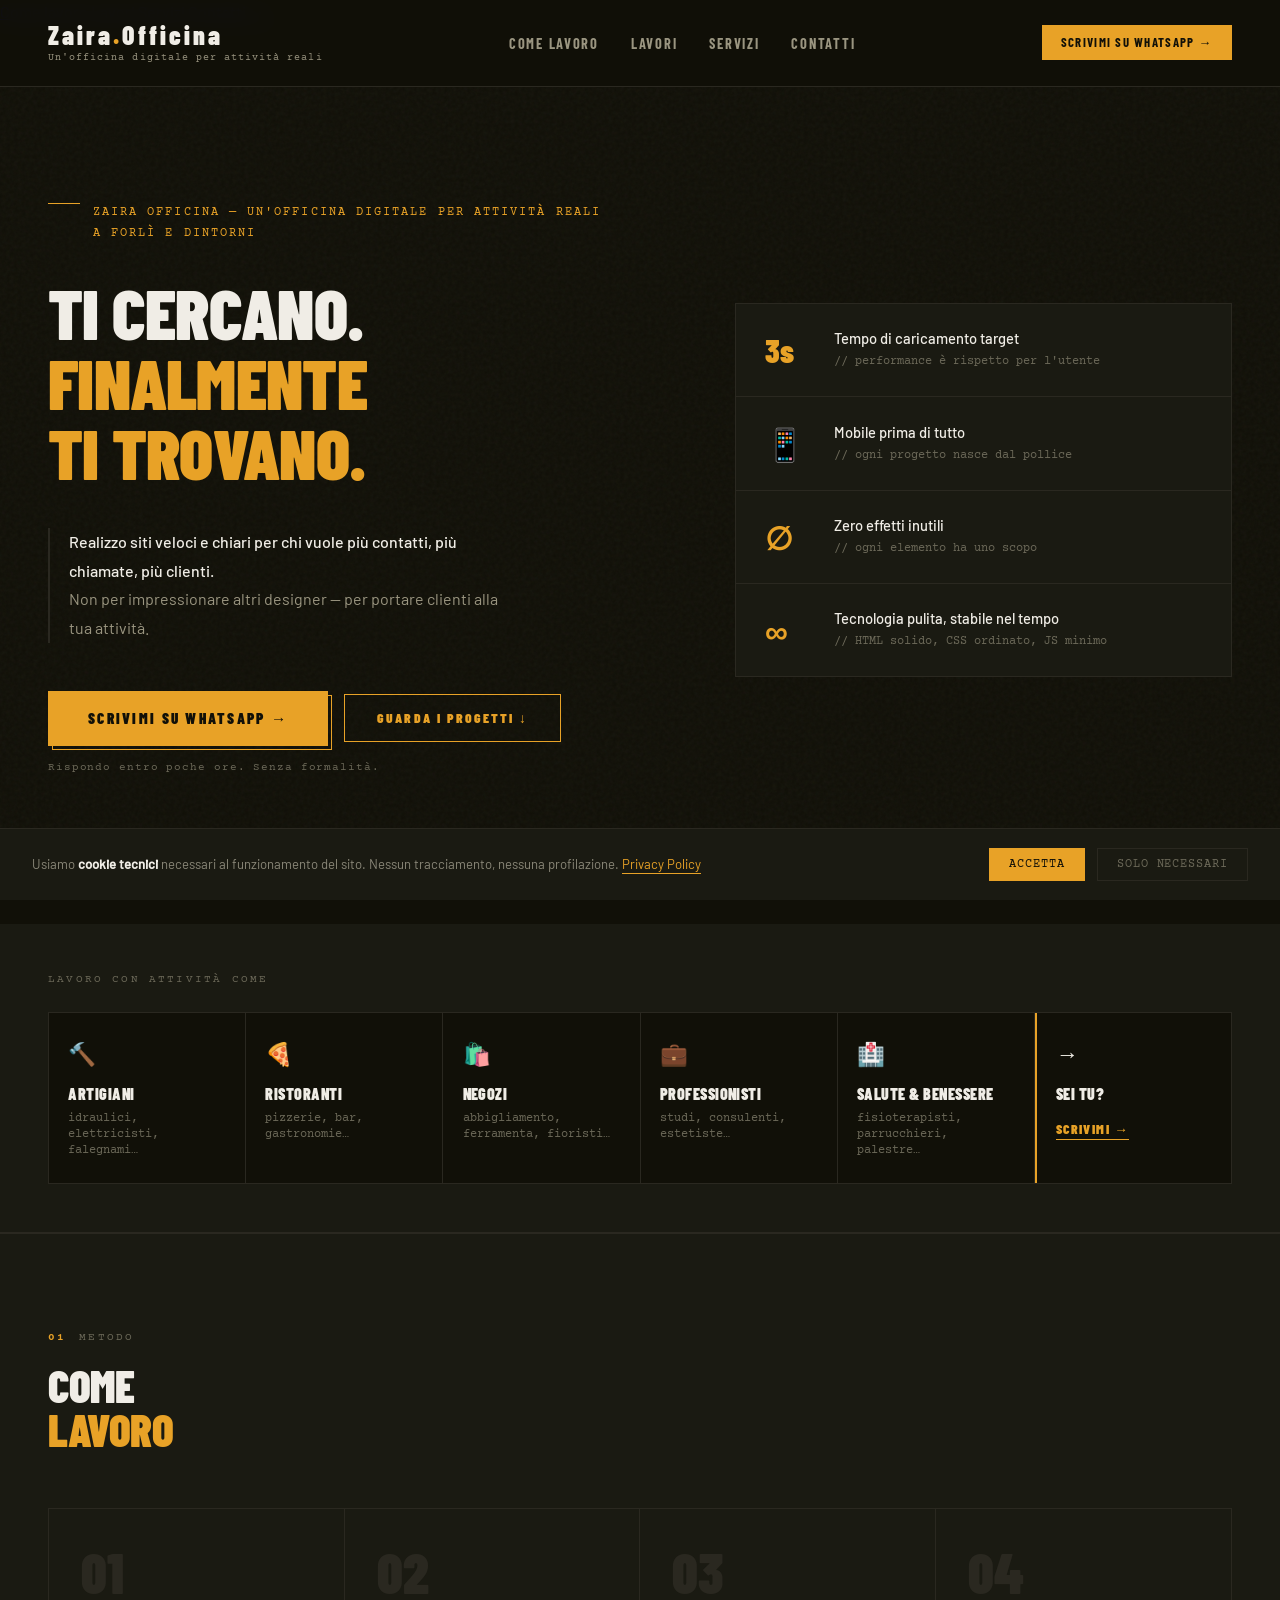
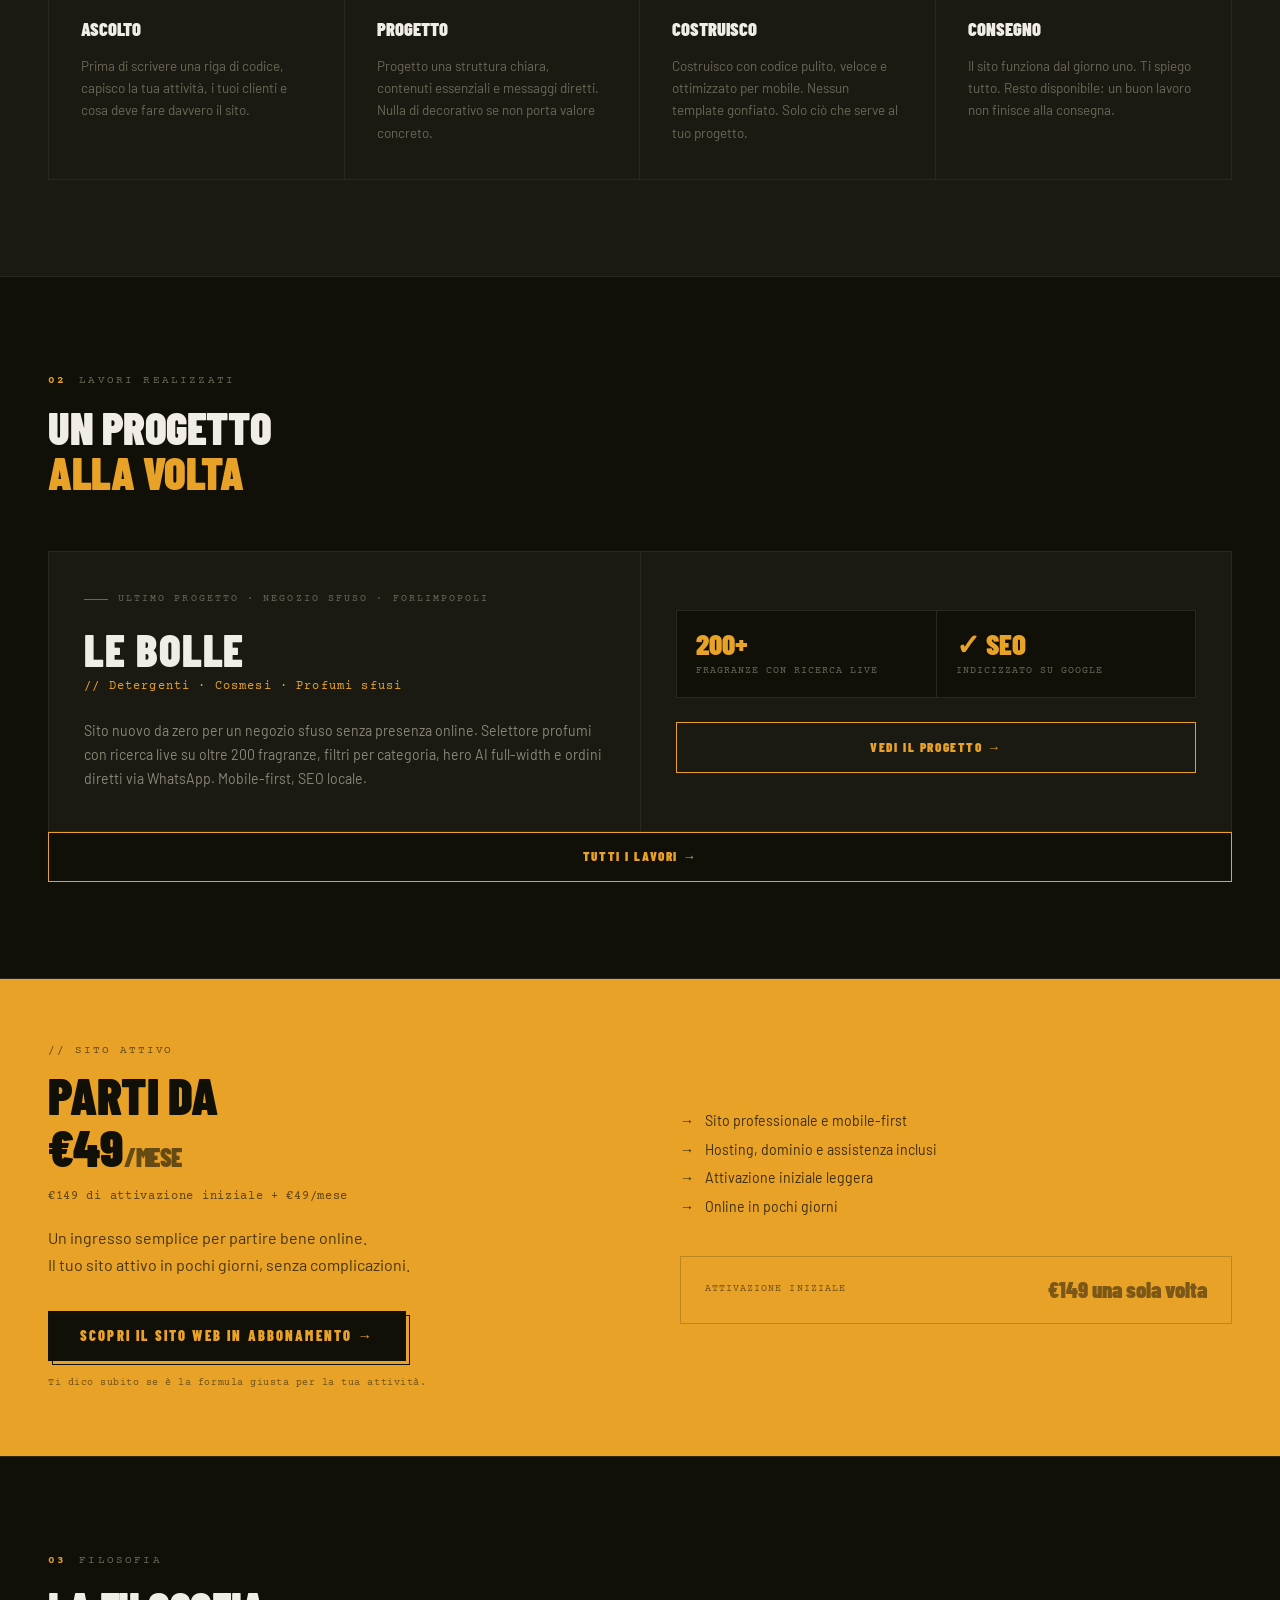
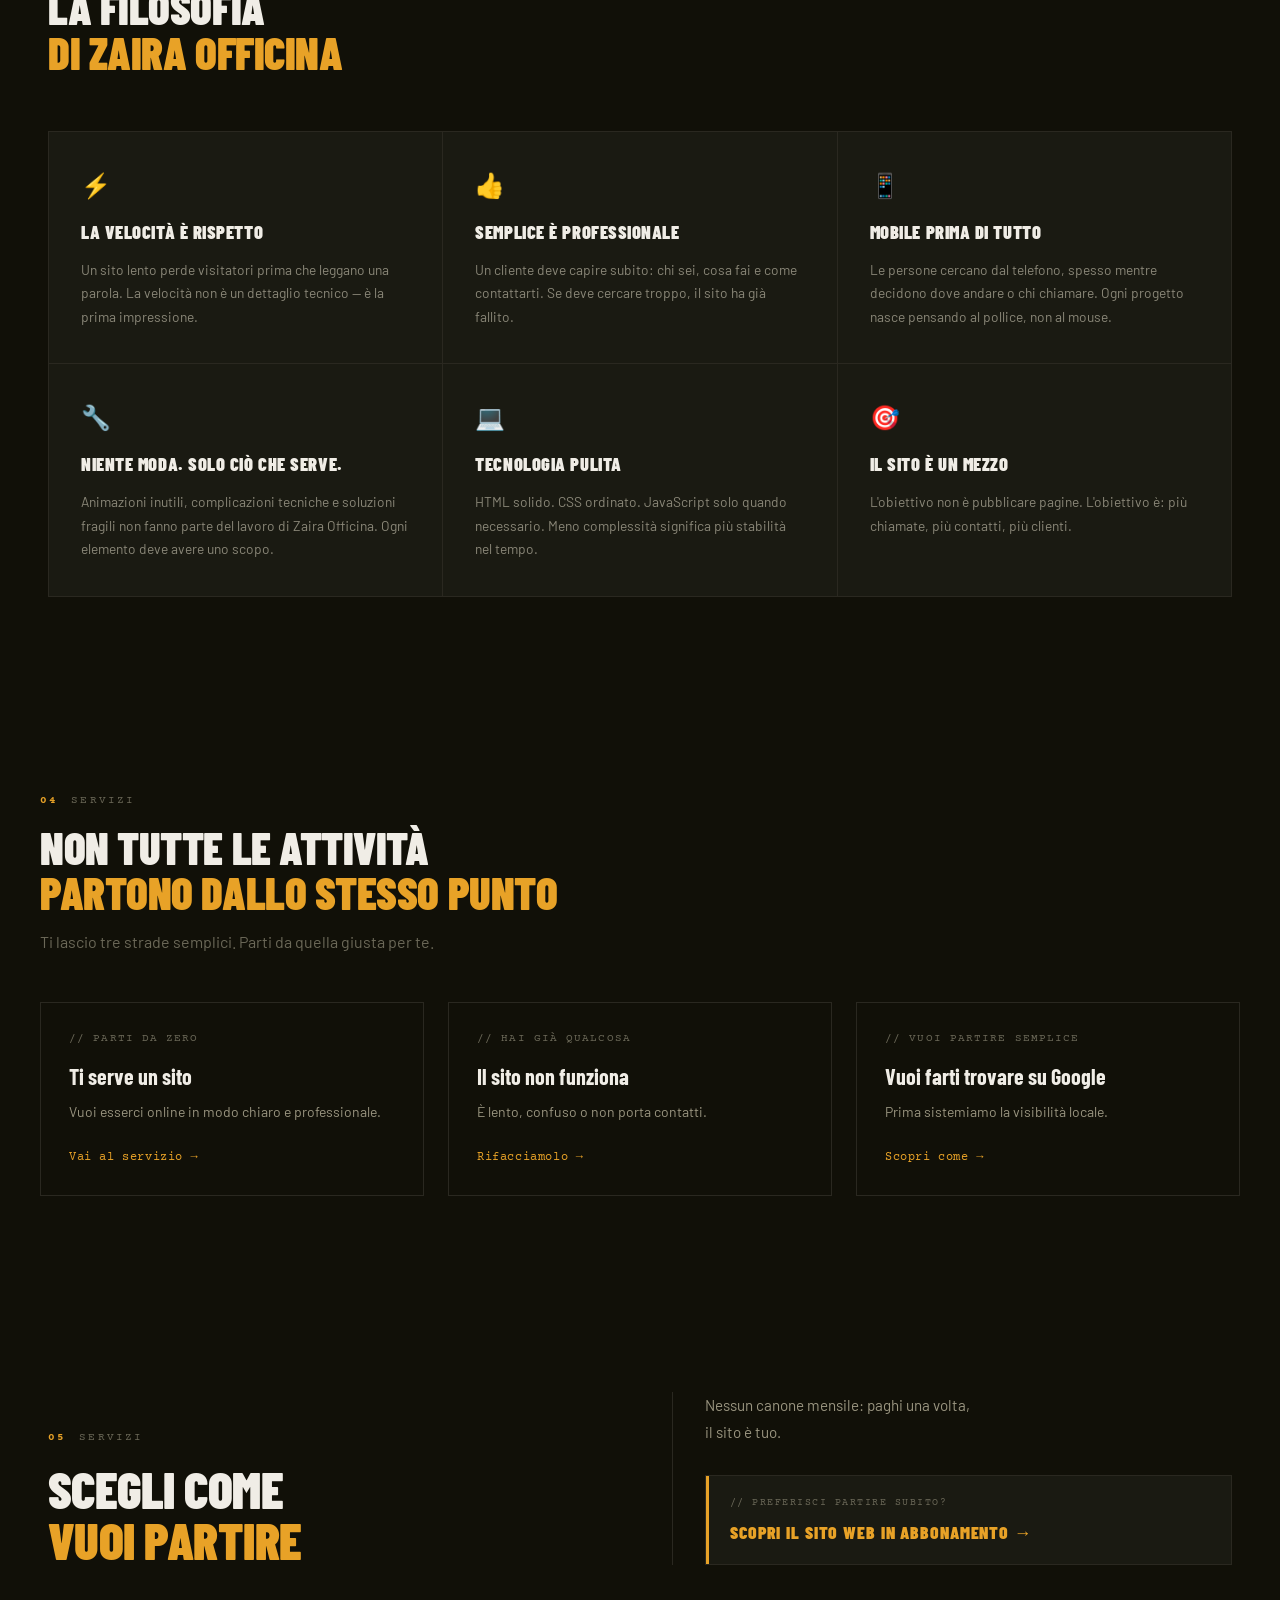
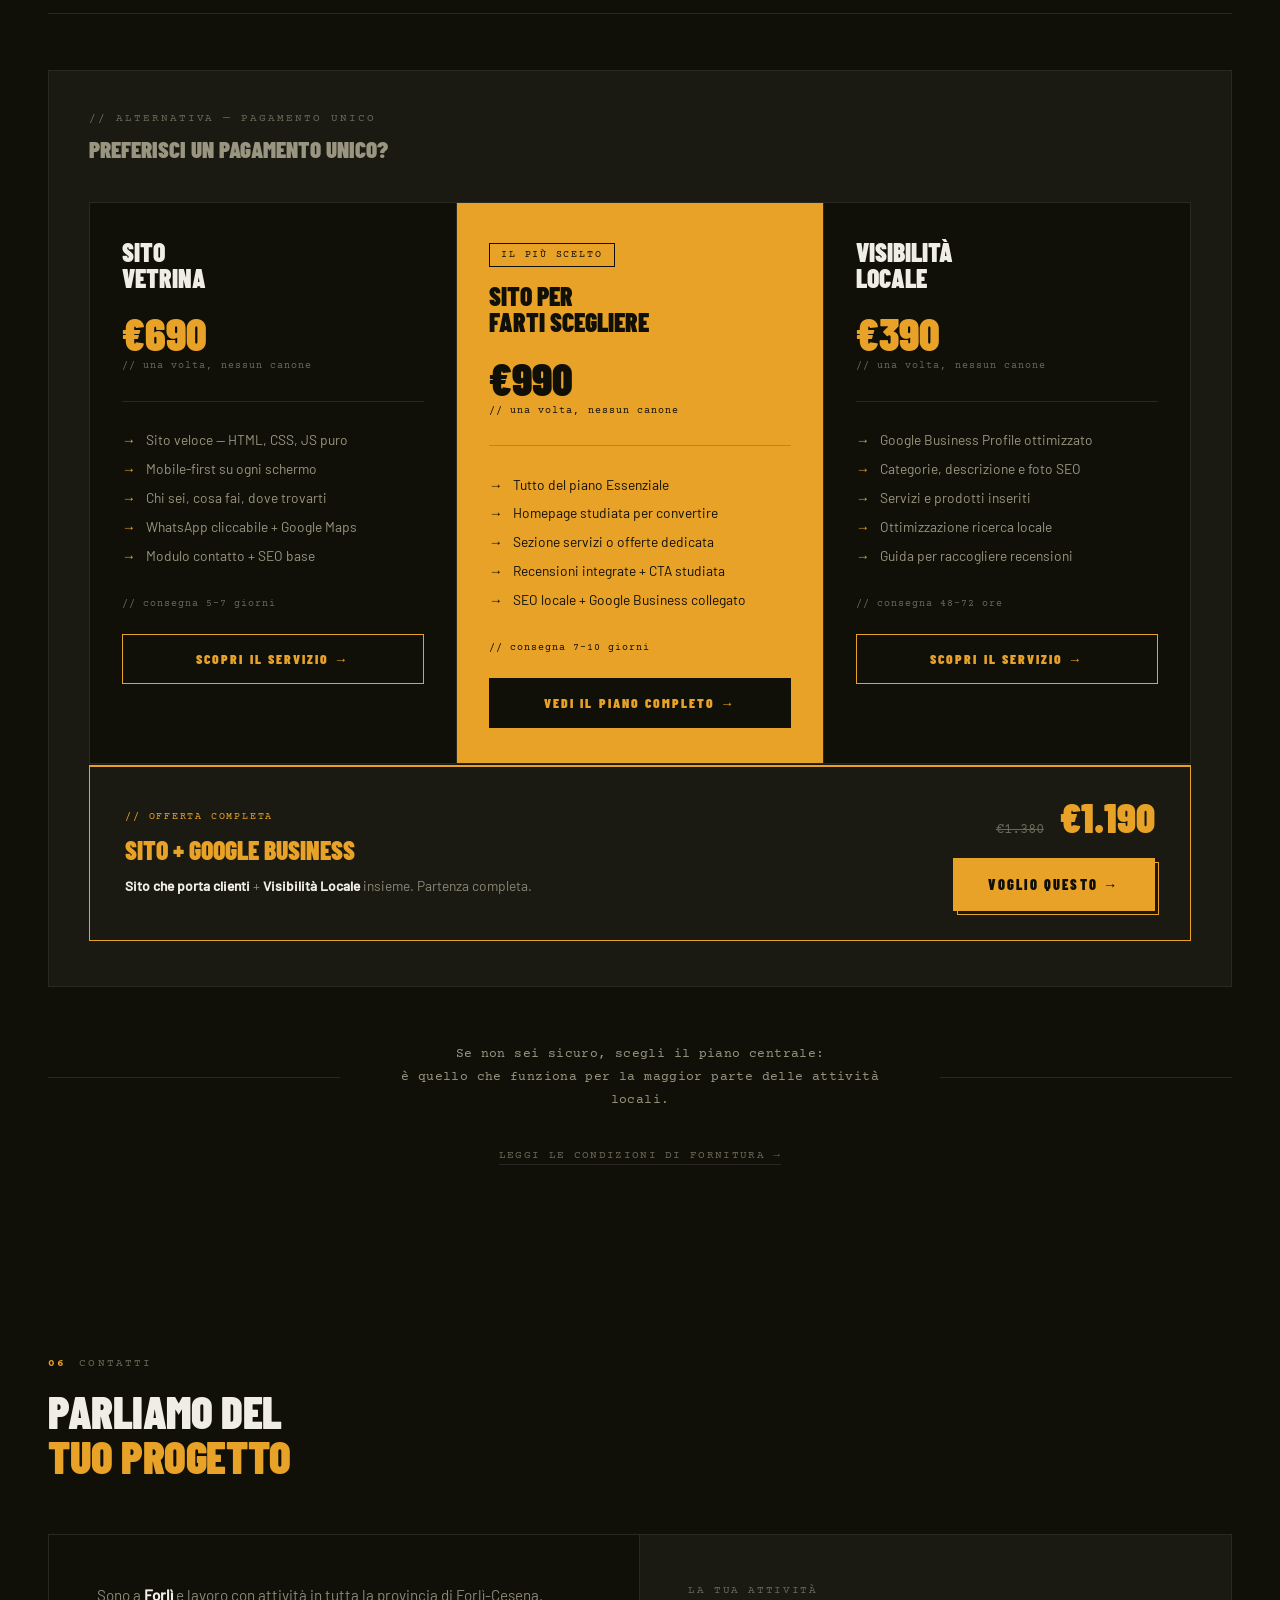
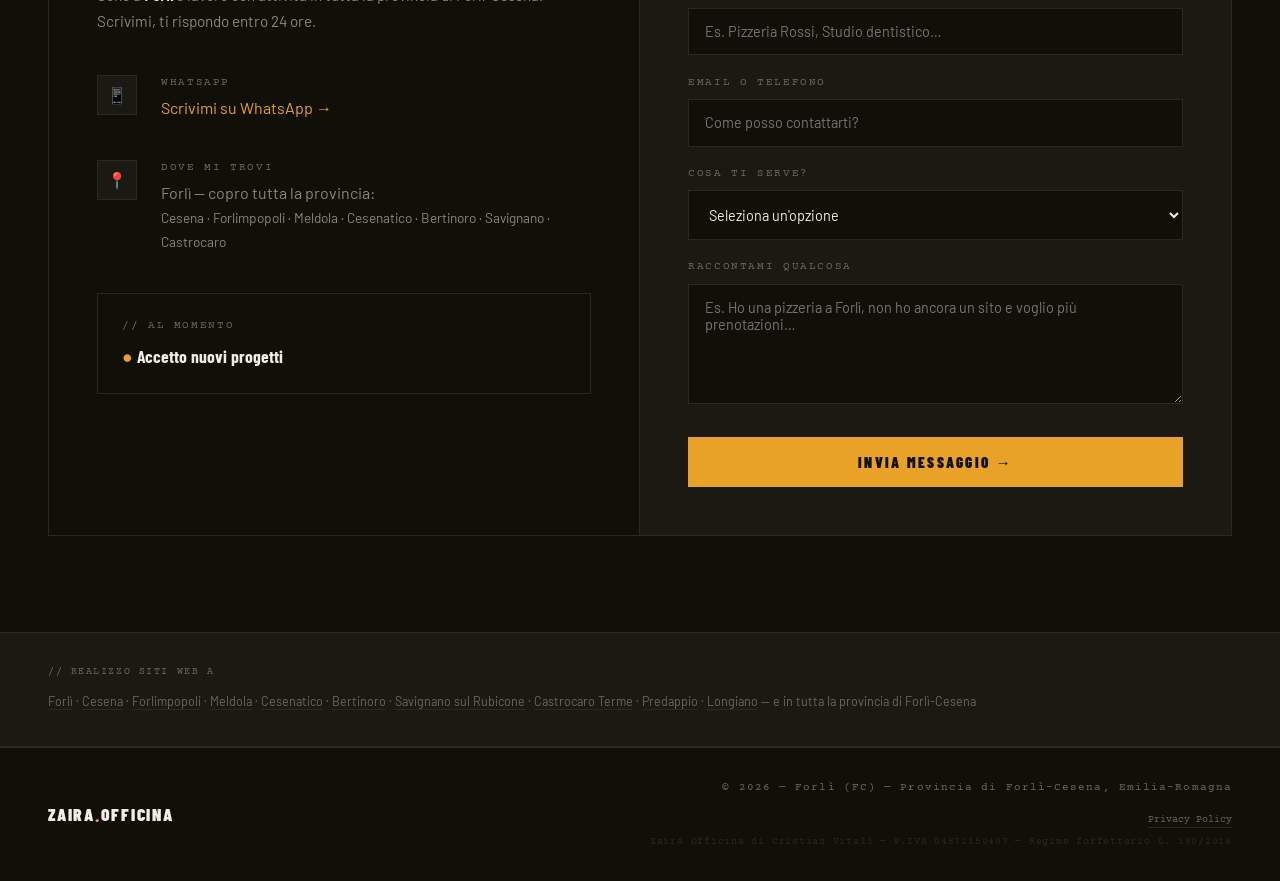
==== commit fce8a94e: "fix: update" ====
--- a/index.html
+++ b/index.html
@@ -330,28 +330,32 @@
         <div class="portfolio-card">
 
             <div class="card-left">
-                <div class="card-tag">Ultimo progetto · Associazione sportiva · Forlì</div>
-                <div class="card-client">ASD Zenith</div>
-                <div class="card-type">// Pilates · Yoga · Functional Lady</div>
+                <div class="card-tag">Ultimo progetto · Negozio sfuso · Forlimpopoli</div>
+                <div class="card-client">Le Bolle</div>
+                <div class="card-type">// Detergenti · Cosmesi · Profumi sfusi</div>
                 <div class="card-desc">
-                    Sito nuovo da zero per un'associazione senza presenza online. Pagine corsi, orari settimanali, team istruttori, FAQ e CTA diretta su WhatsApp. Mobile-first, SEO locale, caricamento veloce.
+                    Sito nuovo da zero per un negozio sfuso senza presenza online. Selettore profumi con ricerca live su oltre 200 fragranze, filtri per categoria, hero AI full-width e ordini diretti via WhatsApp. Mobile-first, SEO locale.
                 </div>
             </div>
 
             <div class="card-right">
                 <div class="card-stats">
                     <div class="card-stat">
-                        <div class="card-stat-num">6+</div>
-                        <div class="card-stat-label">sezioni costruite da zero</div>
+                        <div class="card-stat-num">200+</div>
+                        <div class="card-stat-label">fragranze con ricerca live</div>
                     </div>
                     <div class="card-stat">
                         <div class="card-stat-num">✓ SEO</div>
                         <div class="card-stat-label">indicizzato su Google</div>
                     </div>
                 </div>
-                <a href="https://www.zenithasd.it" class="card-link" target="_blank" rel="noopener">Vedi il progetto →</a>
-            </div>
-
+                <a href="https://www.lebolleforlimpopoli.it/" class="card-link" target="_blank" rel="noopener">Vedi il progetto →</a>
+            </div>
+
+        </div>
+
+        <div class="portfolio-all-link">
+            <a href="pages/portfolio.html" class="card-link">Tutti i lavori →</a>
         </div>
 
     </section>
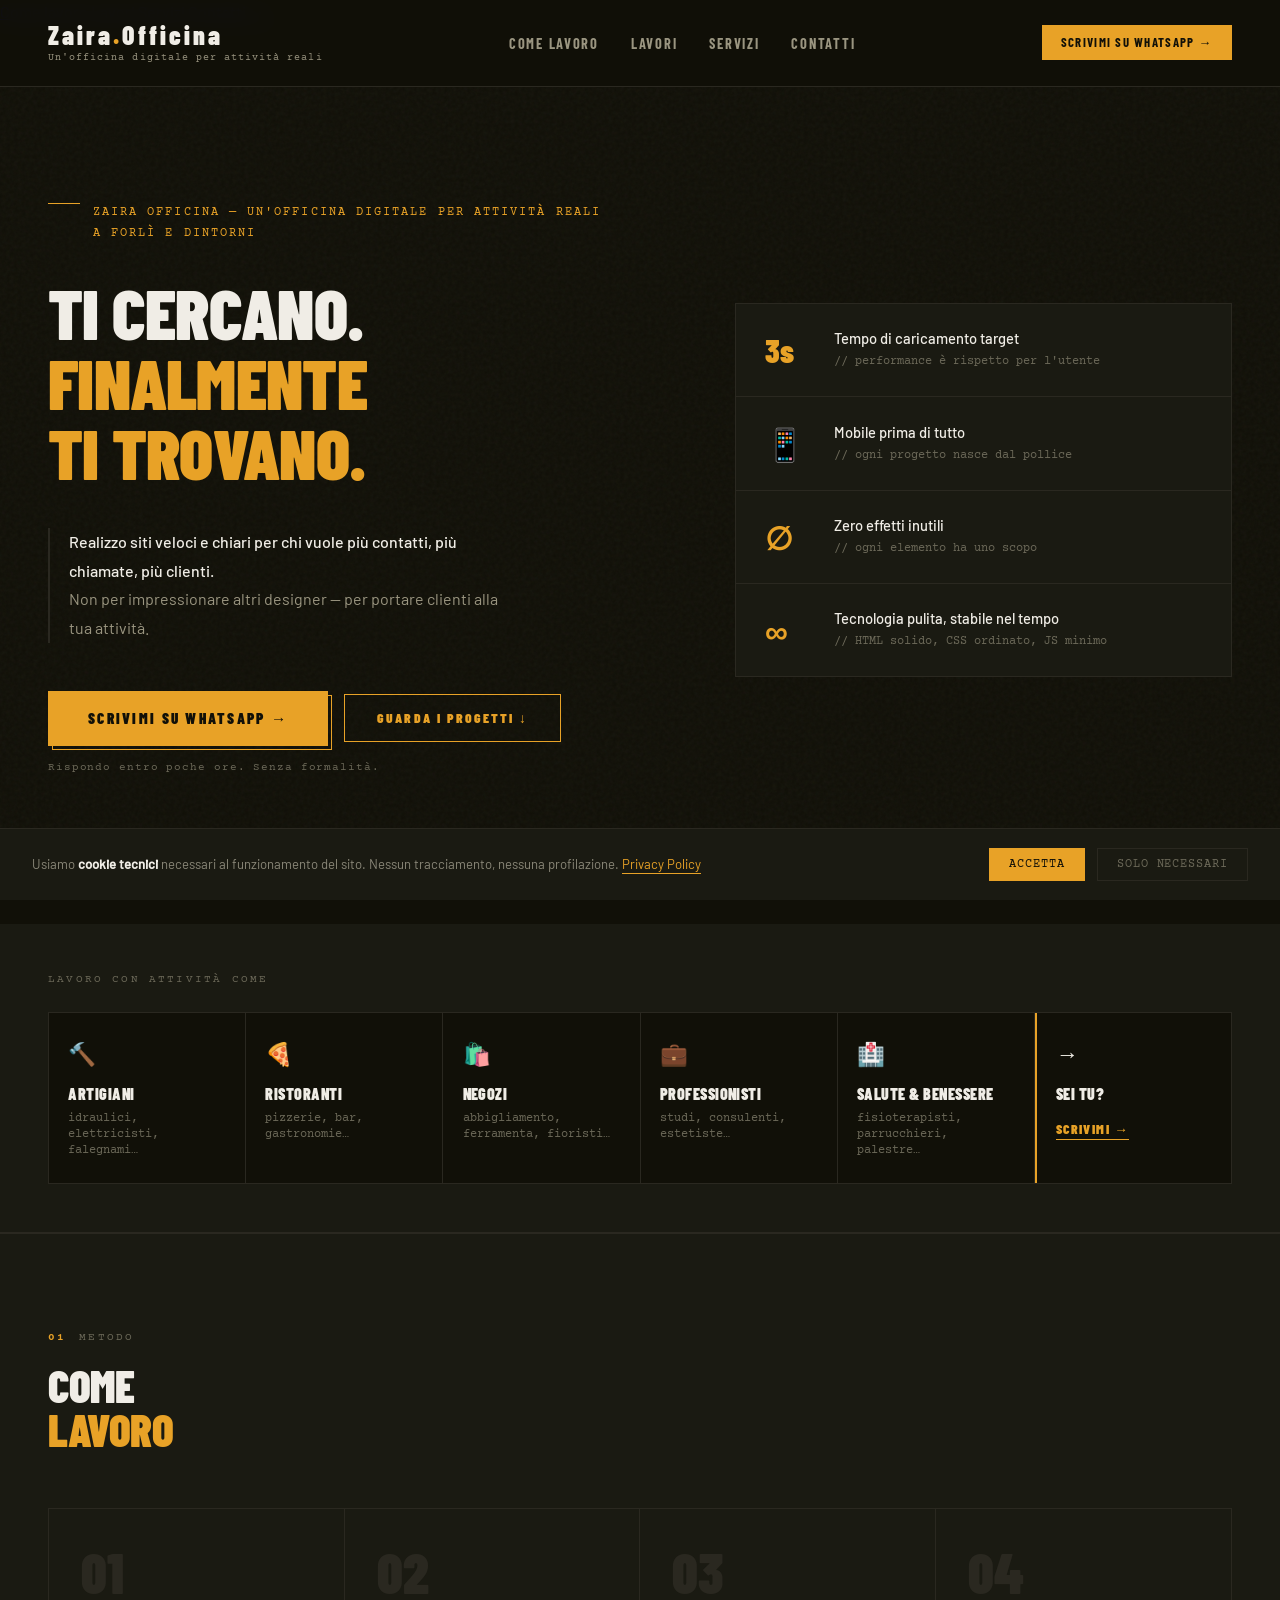
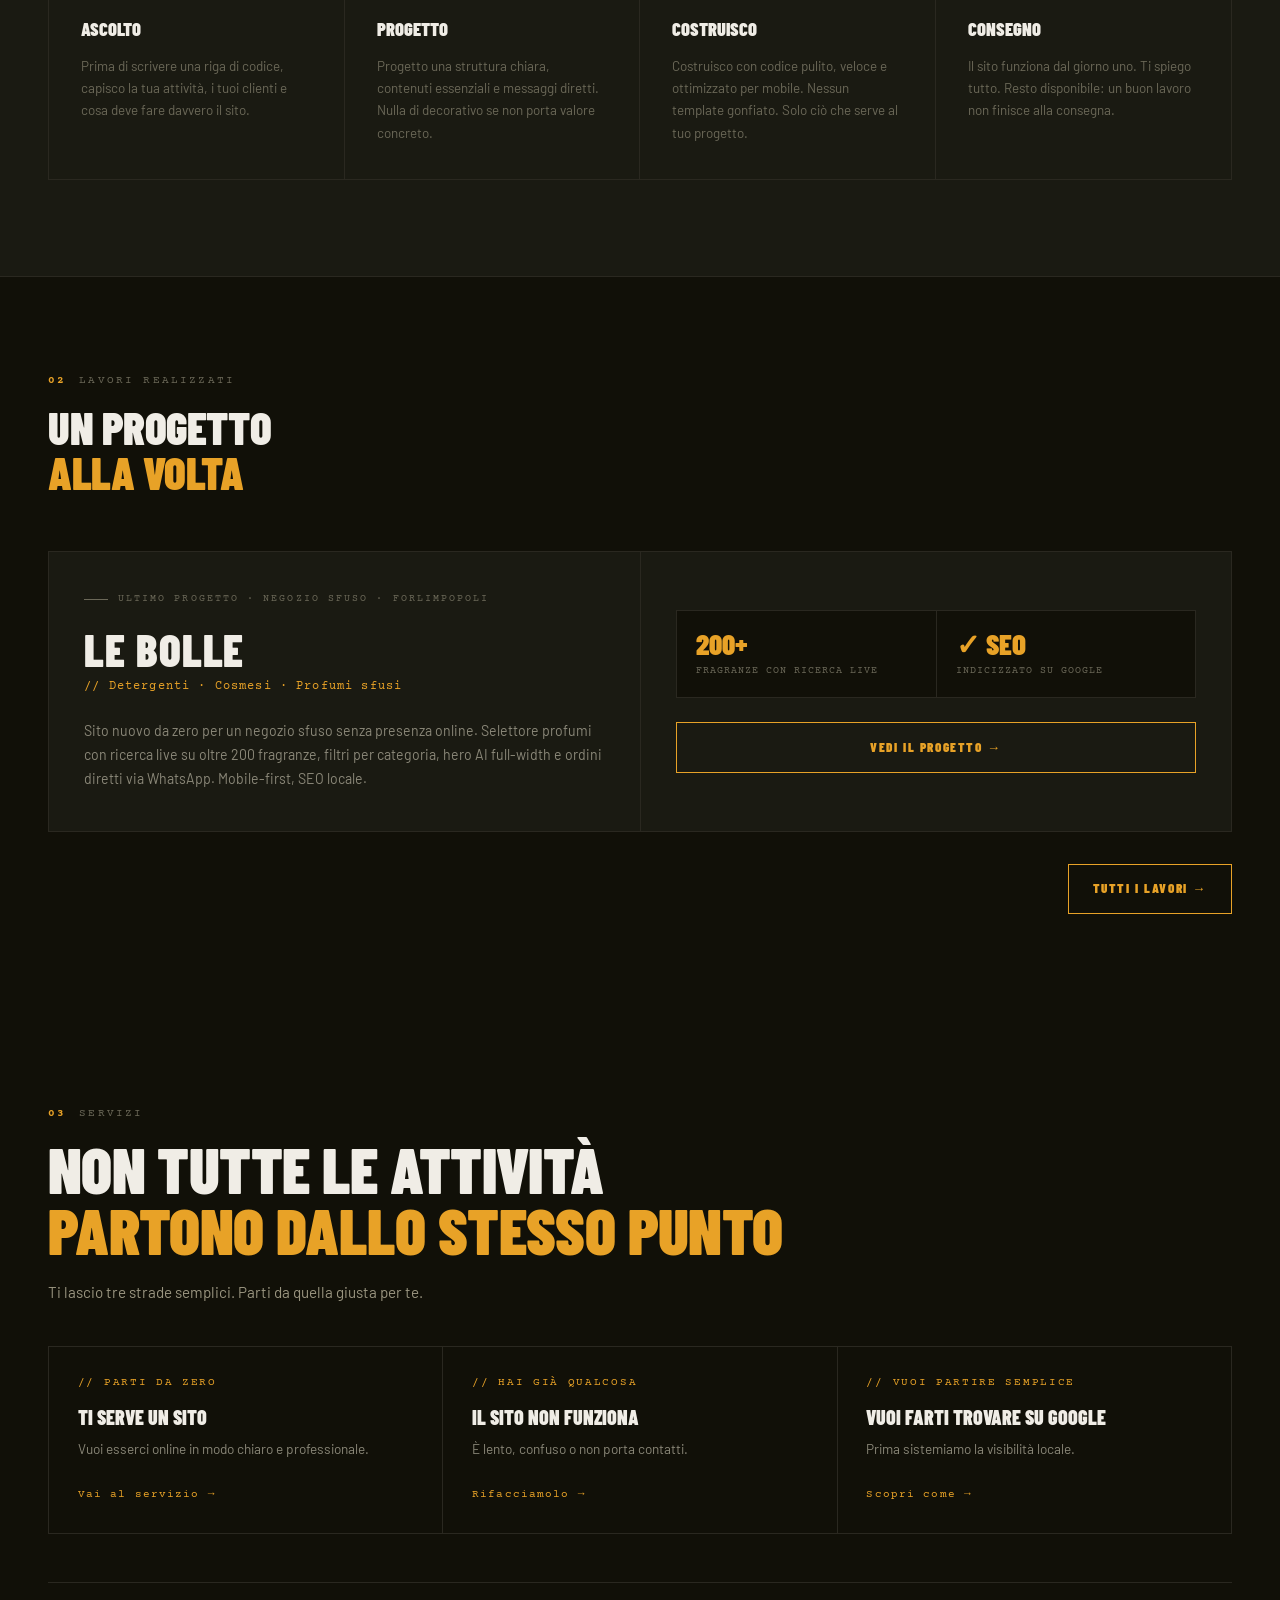
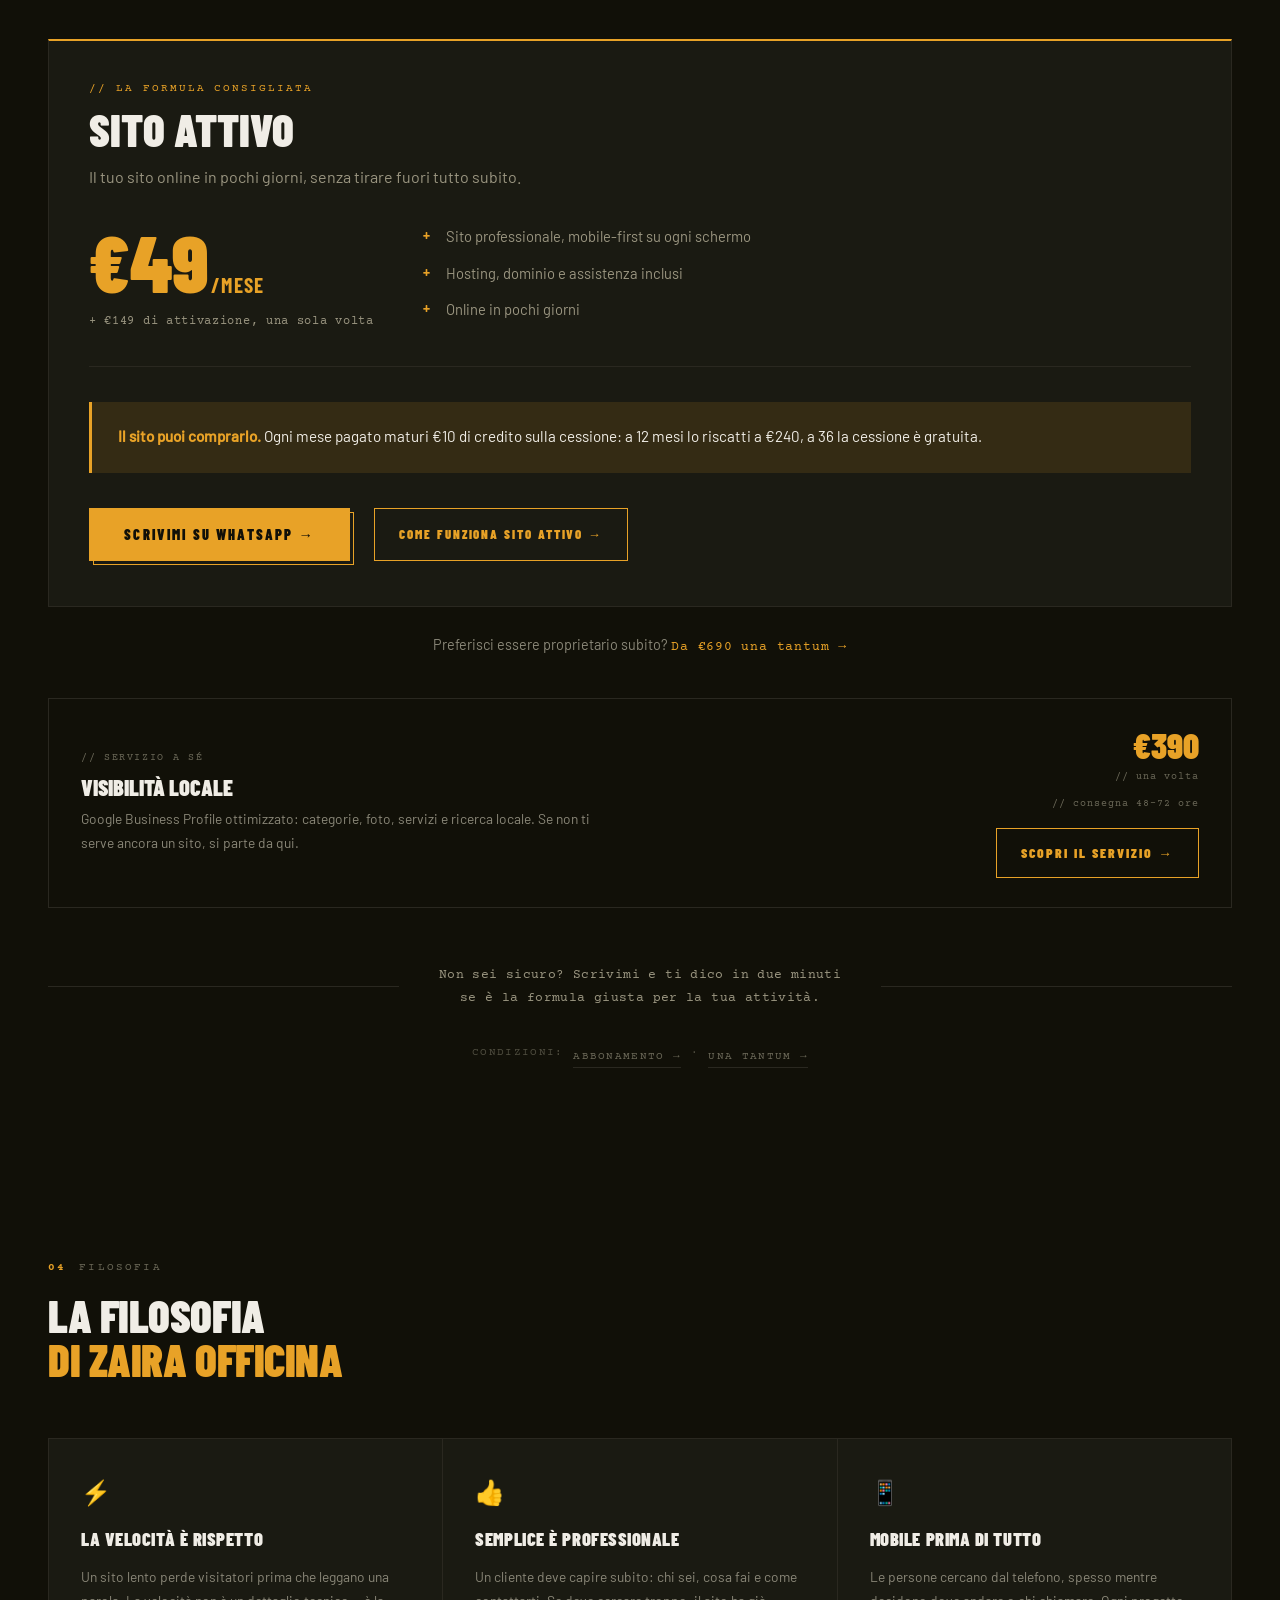
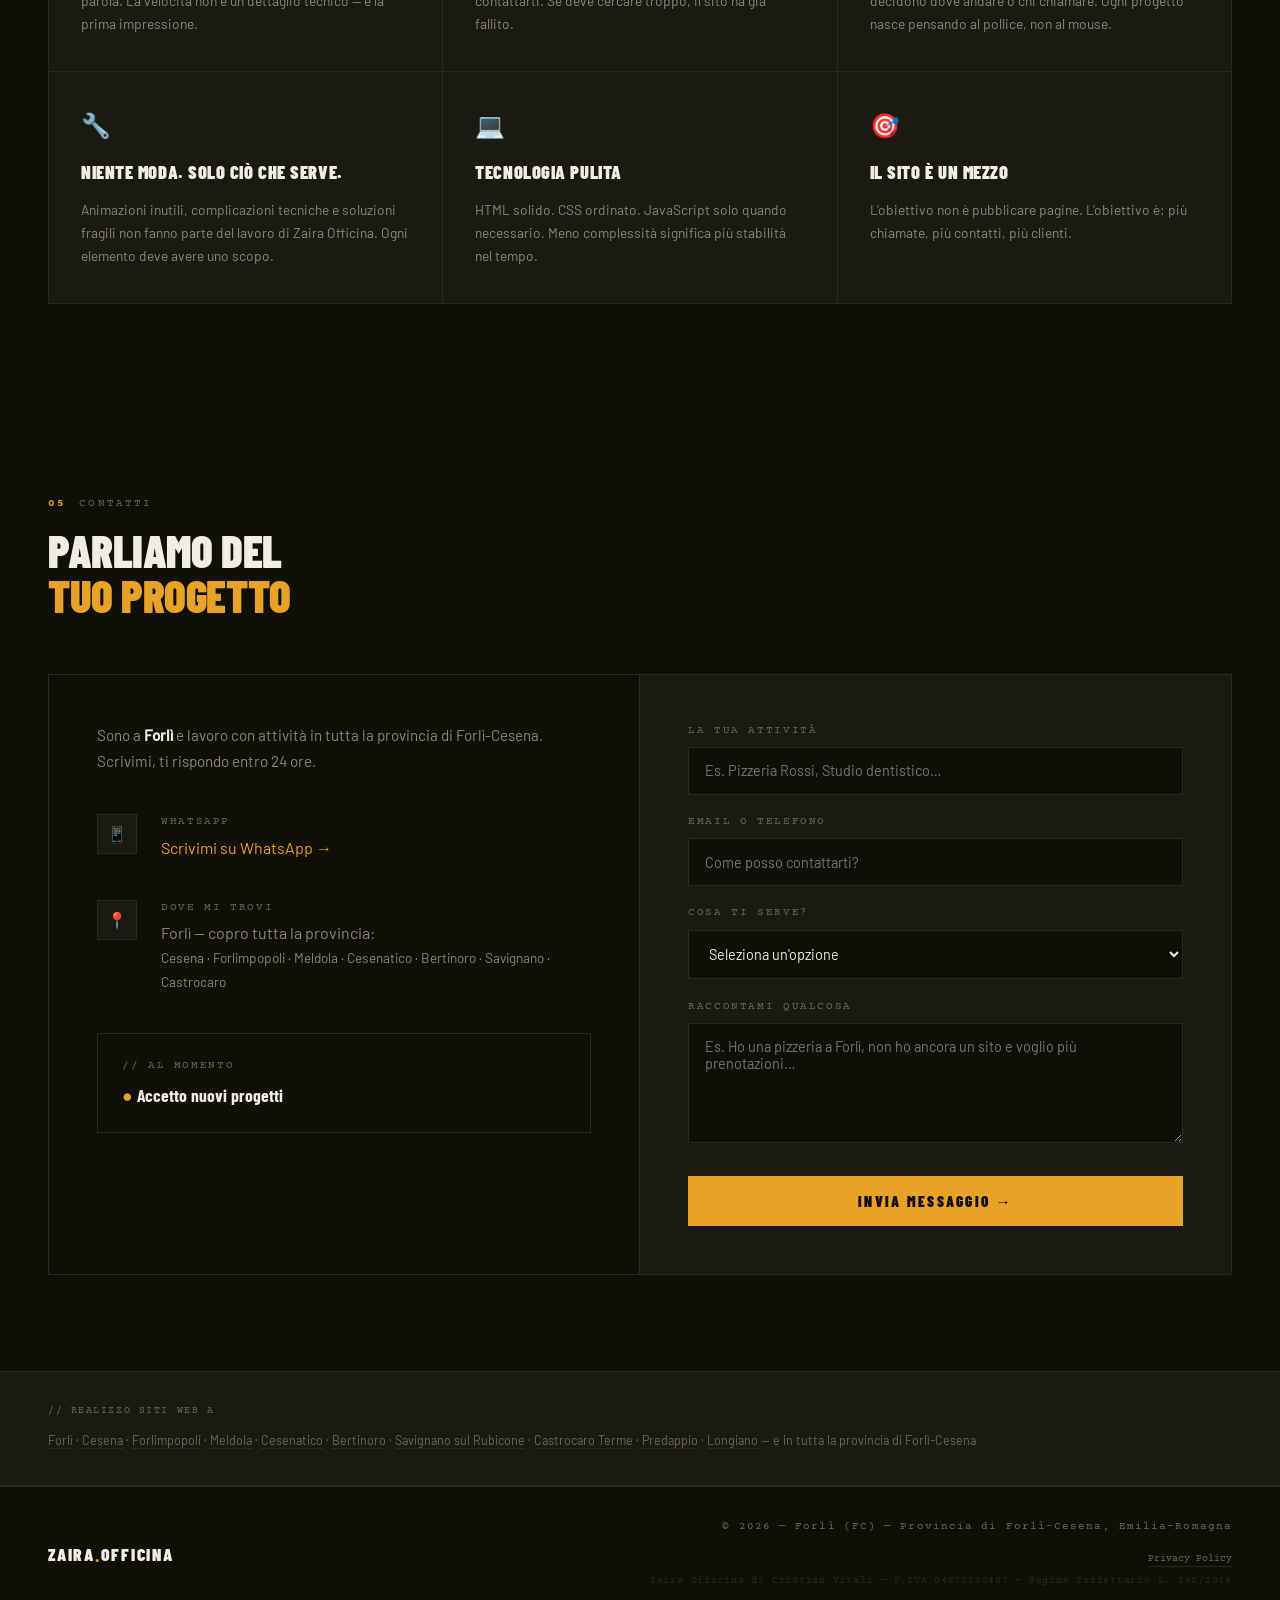
==== commit 2901f7d8: "feat: una sola sezione prezzi in home, con Sito Attivo come proposta guida La home presentava cinque" ====
--- a/index.html
+++ b/index.html
@@ -7,7 +7,11 @@
 
 
     <!-- Titolo pagina — include la keyword locale principale -->
-    <title>Siti web professionali a Forlì | Zaira Officina — Web Agency Forlì-Cesena</title>
+    <!-- Title orientato al brand + "web agency": la query commerciale
+         "creazione siti web Forlì" è assegnata a servizi/siti-web-forli.html.
+         Due title quasi identici sulla stessa ricerca facevano concorrenza
+         interna e Google non sapeva quale pagina mostrare. -->
+    <title>Zaira Officina — Web agency a Forlì per attività locali</title>
 
     <!-- ── FAVICON ─────────────────────────────────────────────────────────── -->
     <link rel="icon" type="image/x-icon" href="img/favicon.ico">
@@ -361,57 +365,164 @@
     </section>
     <!-- /portfolio -->
 
-
     <!-- ════════════════════════════════════════════════════════════════════════
-       SITO ATTIVO — Spotlight canone mensile
+       PREZZI — unica sezione commerciale della home.
+       Ordine: le 3 strade fanno da filtro d'ingresso, poi il blocco principale
+       (Sito Attivo, in abbonamento), poi le alternative in ordine di peso
+       decrescente. Una sola proposta forte, il resto subordinato.
        ════════════════════════════════════════════════════════════════════════ -->
-    <section class="sa-spotlight">
-        <div class="sa-spotlight-inner">
-
-            <div class="sa-spotlight-left">
-                <div class="sa-spotlight-label">// sito attivo</div>
-
-                <h2 class="sa-spotlight-title">
-                    Parti da<br>
-                    <span class="sa-sp-price-inline">€49</span><span class="sa-sp-mo">/mese</span>
-                </h2>
-
-                <p class="sa-spotlight-mini">€149 di attivazione iniziale + €49/mese</p>
-
-                <p class="sa-spotlight-sub">
-                    Un ingresso semplice per partire bene online.<br> Il tuo sito attivo in pochi giorni, senza complicazioni.
+    <section id="prezzi" class="pz">
+
+        <!-- INTRO: le 3 strade d'ingresso -->
+        <div class="pz-intro">
+
+            <div class="section-label" data-num="03">Servizi</div>
+
+            <h2 class="pz-title">
+                Non tutte le attività<br>
+                <span>partono dallo stesso punto</span>
+            </h2>
+
+            <p class="pz-intro-sub">
+                Ti lascio tre strade semplici. Parti da quella giusta per te.
+            </p>
+
+            <div class="pz-entry-grid">
+
+                <!-- 1. NON HAI SITO -->
+                <a href="servizi/siti-web-forli.html" class="pz-entry-card">
+                    <div class="pz-entry-label">// parti da zero</div>
+                    <h3>Ti serve un sito</h3>
+                    <p>Vuoi esserci online in modo chiaro e professionale.</p>
+                    <span class="pz-entry-link">Vai al servizio →</span>
+                </a>
+
+                <!-- 2. HAI GIÀ UN SITO -->
+                <a href="servizi/rifacimento-sito-web.html" class="pz-entry-card">
+                    <div class="pz-entry-label">// hai già qualcosa</div>
+                    <h3>Il sito non funziona</h3>
+                    <p>È lento, confuso o non porta contatti.</p>
+                    <span class="pz-entry-link">Rifacciamolo →</span>
+                </a>
+
+                <!-- 3. VUOI PARTIRE LEGGERO -->
+                <a href="servizi/google-business-profile.html" class="pz-entry-card">
+                    <div class="pz-entry-label">// vuoi partire semplice</div>
+                    <h3>Vuoi farti trovare su Google</h3>
+                    <p>Prima sistemiamo la visibilità locale.</p>
+                    <span class="pz-entry-link">Scopri come →</span>
+                </a>
+
+            </div>
+
+        </div>
+        <!-- /pz-intro -->
+
+        <!-- BLOCCO PRINCIPALE — SITO ATTIVO (abbonamento) -->
+        <div class="pz-block pz-block--sub pz-main">
+
+            <div class="pz-main-head">
+                <div class="pz-block-label">// la formula consigliata</div>
+                <h3 class="pz-main-title">Sito Attivo</h3>
+                <p class="pz-main-claim">
+                    Il tuo sito online in pochi giorni, senza tirare fuori tutto subito.
                 </p>
-
-                <a href="pages/sito-attivo.html" class="sa-spotlight-cta">Scopri il sito web in abbonamento →</a>
-
-                <p class="sa-spotlight-reassure">
-                    Ti dico subito se è la formula giusta per la tua attività.
-                </p>
-            </div>
-
-            <div class="sa-spotlight-right">
-
-                <ul class="sa-spotlight-list">
-                    <li>Sito professionale e mobile-first</li>
+            </div>
+
+            <div class="pz-main-body">
+
+                <!-- Prezzo -->
+                <div class="pz-main-price">
+                    <div class="pz-main-price-main">
+                        <span class="pz-main-price-num">€49</span><span class="pz-main-price-mo">/mese</span>
+                    </div>
+                    <div class="pz-main-price-act">+ €149 di attivazione, una sola volta</div>
+                </div>
+
+                <!-- Cosa comprende -->
+                <ul class="pz-main-list">
+                    <li>Sito professionale, mobile-first su ogni schermo</li>
                     <li>Hosting, dominio e assistenza inclusi</li>
-                    <li>Attivazione iniziale leggera</li>
                     <li>Online in pochi giorni</li>
                 </ul>
 
-                <div class="sa-spotlight-activation">
-                    <span class="sa-act-label">Attivazione iniziale</span>
-                    <span class="sa-act-value">€149 una sola volta</span>
-                </div>
-
-            </div>
-
-        </div>
+            </div>
+
+            <!-- Riscatto: risponde all'obiezione "poi il sito non è mio".
+                 Deve restare visibile, non nascosto in fondo alla pagina.
+                 Formulazione allineata a pages/sito-attivo-termini.html:
+                 e' un'opzione di acquisto, non un passaggio automatico. -->
+            <div class="pz-riscatto">
+                <p class="pz-riscatto-text">
+                    <strong>Il sito puoi comprarlo.</strong> Ogni mese pagato maturi €10 di credito
+                    sulla cessione: a 12 mesi lo riscatti a €240, a 36 la cessione è gratuita.
+                </p>
+            </div>
+
+            <!-- CTA -->
+            <div class="pz-main-cta">
+                <a href="https://wa.me/393930719544?text=Ciao%20Cristian,%20vorrei%20capire%20se%20Sito%20Attivo%20va%20bene%20per%20la%20mia%20attivit%C3%A0." class="pz-btn pz-btn--primary" target="_blank" rel="noopener">Scrivimi su WhatsApp →</a>
+                <a href="pages/sito-attivo.html" class="pz-btn pz-btn--outline pz-btn--ghost">Come funziona Sito Attivo →</a>
+            </div>
+
+        </div>
+        <!-- /blocco principale -->
+
+        <!-- ALTERNATIVA PROPRIETÀ IMMEDIATA — riga singola, non un blocco:
+             resta disponibile senza competere con l'abbonamento. -->
+        <p class="pz-owner">
+            Preferisci essere proprietario subito?
+            <a href="servizi/siti-web-forli.html" class="pz-owner-link">Da €690 una tantum →</a>
+        </p>
+
+        <!-- SERVIZIO A SÉ — visivamente più leggero dell'abbonamento -->
+        <div class="pz-side">
+
+            <div class="pz-side-main">
+                <div class="pz-side-label">// servizio a sé</div>
+                <h3 class="pz-side-title">Visibilità Locale</h3>
+                <p class="pz-side-desc">
+                    Google Business Profile ottimizzato: categorie, foto, servizi e ricerca locale.
+                    Se non ti serve ancora un sito, si parte da qui.
+                </p>
+            </div>
+
+            <div class="pz-side-aside">
+                <div class="pz-side-price">
+                    <span class="pz-side-price-num">€390</span>
+                    <span class="pz-side-price-note">// una volta</span>
+                </div>
+                <div class="pz-side-delivery">// consegna 48–72 ore</div>
+                <a href="servizi/google-business-profile.html" class="pz-btn pz-btn--outline">Scopri il servizio →</a>
+            </div>
+
+        </div>
+        <!-- /pz-side -->
+
+        <!-- CHIUSURA — toglie attrito sul contatto, non aiuta più a scegliere
+             fra piani: di piani da confrontare non ce ne sono più. -->
+        <div class="pz-closer">
+            <span class="pz-closer-line"></span>
+            <p class="pz-closer-text">Non sei sicuro? Scrivimi e ti dico in due minuti<br>se è la formula giusta per la tua attività.</p>
+            <span class="pz-closer-line"></span>
+        </div>
+
+        <!-- LINK CONDIZIONI — i due modelli hanno pari trattamento: prima
+             l'abbonamento, che e' la proposta principale della sezione. -->
+        <div class="pz-conditions-wrap">
+            <span class="pz-conditions-label">Condizioni:</span>
+            <a href="pages/sito-attivo-termini.html" class="pz-conditions-link">abbonamento →</a>
+            <span class="pz-conditions-sep">·</span>
+            <a href="pages/fornitura-termini.html" class="pz-conditions-link">una tantum →</a>
+        </div>
+
     </section>
-    <!-- /sito-attivo -->
+    <!-- /prezzi -->
+
 
     <!-- MANIFESTO -->
     <section id="manifesto" class="manifesto">
-        <div class="section-label" data-num="03">Filosofia</div>
+        <div class="section-label" data-num="04">Filosofia</div>
         <h2 class="section-title">
             La filosofia<br>
             <span>di Zaira Officina</span>
@@ -459,189 +570,11 @@
     </section>
     <!-- /manifesto -->
 
-    <!-- services-entry -->
-    <section class="services-entry">
-
-        <div class="services-entry-inner">
-
-            <div class="section-label" data-num="04">Servizi</div>
-
-            <h2 class="section-title">
-                Non tutte le attività<br>
-                <span>partono dallo stesso punto</span>
-            </h2>
-
-            <p class="services-entry-sub">
-                Ti lascio tre strade semplici. Parti da quella giusta per te.
-            </p>
-
-            <div class="services-entry-grid">
-
-                <!-- 1. NON HAI SITO -->
-                <a href="servizi/siti-web-forli.html" class="services-entry-card">
-                    <div class="services-entry-label">// parti da zero</div>
-                    <h3>Ti serve un sito</h3>
-                    <p>Vuoi esserci online in modo chiaro e professionale.</p>
-                    <span class="services-entry-link">Vai al servizio →</span>
-                </a>
-
-                <!-- 2. HAI GIÀ UN SITO -->
-                <a href="servizi/rifacimento-sito-web.html" class="services-entry-card">
-                    <div class="services-entry-label">// hai già qualcosa</div>
-                    <h3>Il sito non funziona</h3>
-                    <p>È lento, confuso o non porta contatti.</p>
-                    <span class="services-entry-link">Rifacciamolo →</span>
-                </a>
-
-                <!-- 3. VUOI PARTIRE LEGGERO -->
-                <a href="servizi/google-business-profile.html" class="services-entry-card">
-                    <div class="services-entry-label">// vuoi partire semplice</div>
-                    <h3>Vuoi farti trovare su Google</h3>
-                    <p>Prima sistemiamo la visibilità locale.</p>
-                    <span class="services-entry-link">Scopri come →</span>
-                </a>
-
-            </div>
-
-        </div>
-
-    </section>
-    <!-- /services-entry -->
-
-    <!-- prezzi -->
-    <section id="prezzi" class="pz">
-
-        <!-- HEADER -->
-        <div class="pz-header">
-            <div class="pz-header-left">
-                <div class="section-label" data-num="05">Servizi</div>
-                <h2 class="pz-title">Scegli come<br><span>vuoi partire</span></h2>
-            </div>
-            <div class="pz-header-right">
-                <p class="pz-sub">Nessun canone mensile: paghi una volta,<br>il sito è tuo.</p>
-                <a href="pages/sito-attivo.html" class="pz-sub-cta">
-                    <span class="pz-sub-cta-label">// preferisci partire subito?</span>
-                    <span class="pz-sub-cta-text">Scopri il sito web in abbonamento →</span>
-                </a>
-            </div>
-        </div>
-        <!-- /pz-header -->
-
-        <!-- BLOCCO A — PAGAMENTO UNA TANTUM -->
-        <div class="pz-block pz-block--secondary">
-
-            <div class="pz-block-header">
-                <div class="pz-block-label">// alternativa — pagamento unico</div>
-                <h3 class="pz-block-title pz-block-title--secondary">Preferisci un pagamento unico?</h3>
-            </div>
-
-            <div class="pz-cards">
-
-                <!-- Sito Vetrina -->
-                <div class="pz-card">
-                    <div class="pz-card-top">
-                        <div class="pz-card-name">Sito<br>Vetrina</div>
-                        <div class="pz-price">
-                            <span class="pz-price-num">€690</span>
-                            <span class="pz-price-note">// una volta, nessun canone</span>
-                        </div>
-                    </div>
-                    <ul class="pz-features">
-                        <li>Sito veloce — HTML, CSS, JS puro</li>
-                        <li>Mobile-first su ogni schermo</li>
-                        <li>Chi sei, cosa fai, dove trovarti</li>
-                        <li>WhatsApp cliccabile + Google Maps</li>
-                        <li>Modulo contatto + SEO base</li>
-                    </ul>
-                    <div class="pz-delivery">// consegna 5–7 giorni</div>
-                    <a href="servizi/siti-web-forli.html" class="pz-btn pz-btn--outline">Scopri il servizio →</a>
-                </div>
-
-                <!-- Sito per farti scegliere — FEATURED -->
-                <div class="pz-card pz-card--featured">
-                    <div class="pz-badge">Il più scelto</div>
-                    <div class="pz-card-top">
-                        <div class="pz-card-name">Sito per<br>farti scegliere</div>
-                        <div class="pz-price">
-                            <span class="pz-price-num">€990</span>
-                            <span class="pz-price-note">// una volta, nessun canone</span>
-                        </div>
-                    </div>
-                    <ul class="pz-features">
-                        <li>Tutto del piano Essenziale</li>
-                        <li>Homepage studiata per convertire</li>
-                        <li>Sezione servizi o offerte dedicata</li>
-                        <li>Recensioni integrate + CTA studiata</li>
-                        <li>SEO locale + Google Business collegato</li>
-                    </ul>
-                    <div class="pz-delivery">// consegna 7–10 giorni</div>
-                    <a href="servizi/siti-web-forli.html#pro" class="pz-btn pz-btn--dark">Vedi il piano completo →</a>
-                </div>
-
-                <!-- Visibilità Locale -->
-                <div class="pz-card">
-                    <div class="pz-card-top">
-                        <div class="pz-card-name">Visibilità<br>Locale</div>
-                        <div class="pz-price">
-                            <span class="pz-price-num">€390</span>
-                            <span class="pz-price-note">// una volta, nessun canone</span>
-                        </div>
-                    </div>
-                    <ul class="pz-features">
-                        <li>Google Business Profile ottimizzato</li>
-                        <li>Categorie, descrizione e foto SEO</li>
-                        <li>Servizi e prodotti inseriti</li>
-                        <li>Ottimizzazione ricerca locale</li>
-                        <li>Guida per raccogliere recensioni</li>
-                    </ul>
-                    <div class="pz-delivery">// consegna 48–72 ore</div>
-                    <a href="servizi/google-business-profile.html" class="pz-btn pz-btn--outline">Scopri il servizio →</a>
-                </div>
-
-            </div>
-            <!-- /pz-cards -->
-
-            <!-- Bundle -->
-            <div class="pz-bundle">
-                <div class="pz-bundle-left">
-                    <div class="pz-bundle-label">// offerta completa</div>
-                    <div class="pz-bundle-name">Sito + Google Business</div>
-                    <div class="pz-bundle-desc"><strong>Sito che porta clienti</strong> + <strong>Visibilità Locale</strong> insieme. Partenza completa.</div>
-                </div>
-                <div class="pz-bundle-right">
-                    <div class="pz-bundle-prices">
-                        <span class="pz-bundle-old">€1.380</span>
-                        <span class="pz-bundle-new">€1.190</span>
-                    </div>
-                    <a href="#contatti" class="pz-btn pz-btn--primary">Voglio questo →</a>
-                </div>
-            </div>
-            <!-- /bundle -->
-
-        </div>
-        <!-- /blocco A -->
-
-
-        <!-- FRASE PSICOLOGICA -->
-        <div class="pz-closer">
-            <span class="pz-closer-line"></span>
-            <p class="pz-closer-text">Se non sei sicuro, scegli il piano centrale:<br>è quello che funziona per la maggior parte delle attività locali.</p>
-            <span class="pz-closer-line"></span>
-        </div>
-
-        <!-- LINK CONDIZIONI -->
-        <div class="pz-conditions-wrap">
-            <a href="pages/fornitura-termini.html" class="pz-conditions-link">
-                Leggi le condizioni di fornitura →
-            </a>
-        </div>
-
-    </section>
-    <!-- /prezzi -->
 
 
     <!-- RECENSIONI -->
     <!-- RECENSIONI (temporaneamente commentata)
+         NB: se la riattivi, questa torna 05 e Contatti va riportata a 06.
     <section class="reviews">
       <div class="reviews-inner">
         <div class="section-label" data-num="05">Recensioni reali</div>
@@ -683,7 +616,7 @@
 
     <!-- CONTATTI -->
     <section id="contatti" class="contact">
-        <div class="section-label" data-num="06">Contatti</div>
+        <div class="section-label" data-num="05">Contatti</div>
         <h2 class="section-title">
             Parliamo del<br>
             <span>tuo progetto</span>
--- a/css/main.min.css
+++ b/css/main.min.css
@@ -1 +1 @@
-@font-face{font-family:'Barlow Condensed';src:url('fonts/barlow-condensed-v13-latin-regular.woff2') format('woff2');font-weight:400;font-style:normal;font-display:swap;}@font-face{font-family:'Barlow Condensed';src:url('fonts/barlow-condensed-v13-latin-700.woff2') format('woff2');font-weight:700;font-style:normal;font-display:swap;}@font-face{font-family:'Barlow Condensed';src:url('fonts/barlow-condensed-v13-latin-900.woff2') format('woff2');font-weight:900;font-style:normal;font-display:swap;}@font-face{font-family:'Barlow';src:url('fonts/barlow-v13-latin-300.woff2') format('woff2');font-weight:300;font-style:normal;font-display:swap;}@font-face{font-family:'Barlow';src:url('fonts/barlow-v13-latin-regular.woff2') format('woff2');font-weight:400;font-style:normal;font-display:swap;}@font-face{font-family:'Barlow';src:url('fonts/barlow-v13-latin-500.woff2') format('woff2');font-weight:500;font-style:normal;font-display:swap;}@font-face{font-family:'Courier Prime';src:url('fonts/courier-prime-v11-latin-regular.woff2') format('woff2');font-weight:400;font-style:normal;font-display:swap;}@font-face{font-family:'Courier Prime';src:url('fonts/courier-prime-v11-latin-700.woff2') format('woff2');font-weight:700;font-style:normal;font-display:swap;}:root{--bg:#111008;--bg2:#1a1a12;--bg3:#1e1b12;--accent:#e8a227;--accent2:#c4420f;--accent-d:rgba(232,162,39,0.12);--white:#f0ede6;--muted:#6b6858;--border:#2a2820;--text-mid:#9a9580;--text-low:#8a8778;--green:#6fcf97;--gap:1px;--max:1280px;--pad:clamp(20px,5vw,56px);--font-display:'Barlow Condensed',sans-serif;--font-body:'Barlow',sans-serif;--font-mono:'Courier Prime',monospace;--section-pad-v:6rem;--section-pad-h:3rem;--max-width:1280px;--grid-gap:1px;--radius:0;--transition-fast:0.2s ease;--transition-medium:0.3s ease;--transition-slow:0.4s ease;--z-nav:100;--z-noise:-1;}*,*::before,*::after{box-sizing:border-box;margin:0;padding:0;}html{scroll-behavior:smooth;}body{background:var(--bg);color:var(--white);font-family:var(--font-body);font-weight:400;overflow-x:hidden;line-height:1.5;}body::before{content:'';position:fixed;inset:0;background-image:url("data:image/svg+xml,%3Csvg viewBox='0 0 256 256' xmlns='http://www.w3.org/2000/svg'%3E%3Cfilter id='noise'%3E%3CfeTurbulence type='fractalNoise' baseFrequency='0.9' numOctaves='4' stitchTiles='stitch'/%3E%3C/filter%3E%3Crect width='100%25' height='100%25' filter='url(%23noise)' opacity='1'/%3E%3C/svg%3E");opacity:0.04;pointer-events:none;z-index:var(--z-noise);}section{position:relative;}.section-label{font-family:var(--font-mono);font-size:0.68rem;color:var(--muted);letter-spacing:0.2em;text-transform:uppercase;margin-bottom:1rem;display:flex;align-items:center;gap:0.8rem;}.section-label::before{content:attr(data-num);color:var(--accent);font-weight:700;}.section-title{font-family:var(--font-display);font-weight:900;font-size:clamp(2rem,3.5vw,3rem);text-transform:uppercase;line-height:1;letter-spacing:-0.01em;margin-bottom:0.3rem;}.divider{width:100%;height:1px;background:var(--border);}nav{position:fixed;top:0;width:100%;z-index:var(--z-nav);padding-top:1.4rem;padding-bottom:1.4rem;padding-left:max(3rem,calc((100% - var(--max-width)) / 2 + 3rem));padding-right:max(3rem,calc((100% - var(--max-width)) / 2 + 3rem));display:flex;justify-content:space-between;align-items:center;border-bottom:1px solid var(--border);background:rgba(17,16,8,0.92);backdrop-filter:blur(8px);}.nav-logo{display:flex;flex-direction:column;gap:2px;text-decoration:none;position:relative;z-index:var(--z-nav);}.nav-logo .logo-name{font-family:var(--font-display);font-weight:900;font-size:1.6rem;letter-spacing:0.12em;color:var(--white);transition:color var(--transition-fast);line-height:1;}.nav-logo .logo-name span{color:var(--accent);}.nav-logo .logo-tag{font-family:var(--font-mono);font-size:0.65rem;letter-spacing:0.1em;color:var(--text-mid);line-height:1;margin-top:3px;}.nav-logo:hover .logo-name{color:var(--accent);}.nav-links{display:flex;gap:2rem;list-style:none;}.nav-links a{font-family:var(--font-display);font-weight:700;font-size:0.9rem;color:var(--text-mid);text-decoration:none;letter-spacing:0.12em;text-transform:uppercase;transition:color var(--transition-fast);}.nav-links a:hover{color:var(--accent);}.nav-cta{font-family:var(--font-display);font-weight:700;font-size:0.8rem;letter-spacing:0.1em;text-transform:uppercase;text-decoration:none;color:var(--bg);background:var(--accent);padding:0.5rem 1.2rem;white-space:nowrap;transition:background var(--transition-fast),color var(--transition-fast);}.nav-cta:hover{background:#f0b030;}.nav-back{font-family:var(--font-mono);font-size:0.75rem;color:var(--muted);text-decoration:none;letter-spacing:0.1em;text-transform:uppercase;transition:color var(--transition-fast);}.nav-back:hover{color:var(--accent);}.hamburger{display:none;flex-direction:column;justify-content:center;align-items:center;gap:5px;width:44px;height:44px;cursor:pointer;background:transparent;border:none;padding:0;position:relative;z-index:var(--z-nav);flex-shrink:0;}.hamburger-bar{display:block;width:22px;height:2px;background:var(--white);transition:transform 0.25s ease,opacity 0.2s ease,width 0.2s ease;transform-origin:center;}.hamburger.is-open .hamburger-bar:nth-child(1){transform:translateY(7px) rotate(45deg);width:22px;}.hamburger.is-open .hamburger-bar:nth-child(2){opacity:0;width:0;}.hamburger.is-open .hamburger-bar:nth-child(3){transform:translateY(-7px) rotate(-45deg);width:22px;}.hamburger.is-open .hamburger-bar{background:var(--accent);}.btn-primary,.btn-outline,.btn-dark{display:inline-block;font-family:var(--font-display);font-weight:800;font-size:0.85rem;letter-spacing:0.15em;text-transform:uppercase;text-decoration:none;padding:0.8rem 2rem;transition:all var(--transition-fast);cursor:pointer;}.btn-primary{background:var(--accent);color:#111008;font-size:0.95rem;padding:1rem 2.5rem;position:relative;border:none;}.btn-primary::after{content:'';position:absolute;bottom:-4px;right:-4px;width:100%;height:100%;border:1px solid var(--accent);transition:all var(--transition-fast);}.btn-primary:hover{background:var(--white);color:#111008;}.btn-primary:hover::after{bottom:-6px;right:-6px;}.btn-outline{border:1px solid var(--accent);color:var(--accent);background:transparent;}.btn-outline:hover{background:var(--accent);color:#111008;}.btn-dark{border:1px solid #111008;background:#111008;color:var(--accent);font-size:0.85rem;}.btn-dark:hover{background:var(--bg);color:var(--accent);}.form-group{margin-bottom:1.2rem;}.form-group label{display:block;font-family:var(--font-mono);font-size:0.68rem;color:var(--muted);letter-spacing:0.15em;text-transform:uppercase;margin-bottom:0.5rem;}.form-group input,.form-group textarea,.form-group select{width:100%;background:var(--bg);border:1px solid var(--border);color:var(--white);padding:0.9rem 1rem;font-family:var(--font-body);font-size:0.9rem;outline:none;transition:border-color var(--transition-fast);border-radius:0;}.form-group input:focus,.form-group textarea:focus,.form-group select:focus{border-color:var(--accent);}.form-group textarea{height:120px;resize:vertical;}.form-group select option{background:var(--bg);}.form-submit{background:var(--accent);color:#111008;border:none;padding:1rem 2.5rem;font-family:var(--font-display);font-weight:800;font-size:0.95rem;letter-spacing:0.15em;text-transform:uppercase;cursor:pointer;transition:all var(--transition-fast);width:100%;margin-top:0.5rem;border-radius:0;}.form-submit:hover{background:var(--white);}.form-submit.is-sent{background:#2a7a3a;color:#fff;}.hero{min-height:100vh;display:grid;grid-template-columns:55fr 45fr;align-items:center;padding:7rem var(--section-pad-h) 5rem;gap:5rem;max-width:var(--max-width);margin:0 auto;position:relative;}.hero-left{position:relative;}.hero-tag{font-family:var(--font-mono);font-size:0.72rem;color:var(--accent);letter-spacing:0.18em;text-transform:uppercase;margin-bottom:2rem;display:flex;align-items:flex-start;gap:0.8rem;line-height:1.8;}.hero-tag::before{content:'';display:inline-block;width:2rem;height:1px;background:var(--accent);}.hero-title{font-family:var(--font-display);font-weight:900;font-size:clamp(3.2rem,5.5vw,5.5rem);line-height:1;letter-spacing:-0.01em;text-transform:uppercase;margin-bottom:2.5rem;}.line-seek{color:var(--white);}.line-lost{color:var(--muted);position:relative;display:inline-block;animation:fadeOutLine 0.4s 2s ease forwards;}.line-lost::after{content:'';position:absolute;left:0;top:52%;width:0;height:3px;background:var(--accent2);animation:strikethrough 0.5s 1.3s ease forwards;will-change:transform;}.line-solution{color:var(--accent);display:block;opacity:0;transform:translateY(60px);animation:slideUpSolution 0.6s 2.1s cubic-bezier(0.22,1,0.36,1) forwards;will-change:transform,opacity;}.hero-sub{font-size:1rem;color:var(--text-mid);line-height:1.8;max-width:460px;margin-bottom:3rem;padding-left:1.2rem;border-left:2px solid var(--border);}.hero-sub strong{color:var(--white);font-weight:500;}.hero-cta-group{display:flex;flex-wrap:wrap;gap:1rem;align-items:center;}.hero-cta-note{font-family:var(--font-mono);font-size:0.7rem;color:var(--muted);letter-spacing:0.08em;margin-top:0.9rem;}.hero-right{display:flex;flex-direction:column;gap:0;border:1px solid var(--border);}.stat-block{padding:1.6rem 1.8rem;border-bottom:1px solid var(--border);display:flex;align-items:center;gap:1.5rem;background:var(--bg2);transition:background var(--transition-medium);}.stat-block:last-child{border-bottom:none;}.stat-block:hover{background:#1f1f16;}.stat-num{font-family:var(--font-display);font-weight:900;font-size:2rem;color:var(--accent);min-width:2.8rem;line-height:1;}.stat-label{font-size:0.92rem;color:var(--white);line-height:1.35;font-weight:500;}.stat-desc{font-family:var(--font-mono);font-size:0.72rem;color:var(--muted);margin-top:0.25rem;}.strip{border-top:1px solid var(--border);border-bottom:1px solid var(--border);background:var(--accent);overflow:hidden;padding:0.9rem 0;}.strip-inner{display:flex;gap:0;animation:marquee 20s linear infinite;white-space:nowrap;}.strip-text{font-family:var(--font-display);font-weight:800;font-size:0.8rem;letter-spacing:0.2em;text-transform:uppercase;color:#111008;padding:0 2rem;}.for-who{border-bottom:1px solid var(--border);background:var(--bg2);padding:3rem var(--section-pad-h);}.for-who-inner{max-width:var(--max-width);margin:0 auto;}.for-who-label{font-family:var(--font-mono);font-size:0.68rem;color:var(--muted);letter-spacing:0.2em;text-transform:uppercase;margin-bottom:1.5rem;}.for-who-grid{display:grid;grid-template-columns:repeat(6,1fr);gap:1px;background:var(--border);border:1px solid var(--border);}.for-who-item{background:var(--bg);padding:1.5rem 1.2rem;display:flex;flex-direction:column;gap:0.3rem;transition:background var(--transition-fast);}.for-who-item:hover{background:#1a1a12;}.for-who-item.for-who-cta{border-left:2px solid var(--accent);}.for-who-icon{font-size:1.4rem;margin-bottom:0.4rem;}.for-who-name{font-family:var(--font-display);font-weight:800;font-size:1rem;text-transform:uppercase;color:var(--white);letter-spacing:0.03em;}.for-who-ex{font-family:var(--font-mono);font-size:0.72rem;color:var(--muted);line-height:1.4;}.for-who-link{margin-top:0.5rem;display:inline-block;font-family:var(--font-display);font-weight:800;font-size:0.85rem;letter-spacing:0.1em;text-transform:uppercase;color:var(--accent);text-decoration:none;border-bottom:1px solid var(--accent);width:fit-content;transition:opacity var(--transition-fast);}.for-who-link:hover{opacity:0.75;}.manifesto{padding:var(--section-pad-v) var(--section-pad-h);max-width:var(--max-width);margin:0 auto;}.manifesto-grid{display:grid;grid-template-columns:1fr 1fr 1fr;gap:1px;background:var(--border);margin-top:3.5rem;border:1px solid var(--border);}.manifesto-card{background:var(--bg2);padding:2.2rem 2rem;position:relative;transition:background var(--transition-medium);overflow:hidden;opacity:0;transform:translateY(30px);}.manifesto-card::before{content:'';position:absolute;top:0;left:0;width:3px;height:0;background:var(--accent);transition:height var(--transition-slow) ease;}.manifesto-card:hover{background:#1e1e14;}.manifesto-card:hover::before{height:100%;}.card-icon{font-size:1.5rem;margin-bottom:1rem;display:block;}.card-title{font-family:var(--font-display);font-weight:800;font-size:1.15rem;text-transform:uppercase;letter-spacing:0.03em;margin-bottom:0.7rem;color:var(--white);}.card-text{font-size:0.86rem;color:var(--text-low);line-height:1.7;}.process{padding:var(--section-pad-v) var(--section-pad-h);background:var(--bg2);border-top:1px solid var(--border);border-bottom:1px solid var(--border);}.process-inner{max-width:var(--max-width);margin:0 auto;}.process-steps{display:grid;grid-template-columns:repeat(4,1fr);gap:0;margin-top:3.5rem;border:1px solid var(--border);}.step{padding:2.2rem 2rem;border-right:1px solid var(--border);position:relative;opacity:0;transform:translateY(30px);}.step:last-child{border-right:none;}.step-num{font-family:var(--font-display);font-weight:900;font-size:3.5rem;color:var(--border);line-height:1;margin-bottom:1rem;transition:color var(--transition-medium);}.step:hover .step-num{color:var(--accent);}.step-title{font-family:var(--font-display);font-weight:800;font-size:1.15rem;text-transform:uppercase;margin-bottom:0.7rem;color:var(--white);}.step-text{font-size:0.84rem;color:var(--muted);line-height:1.65;}.portfolio{padding:var(--section-pad-v) var(--section-pad-h);max-width:var(--max-width);margin:0 auto;}.portfolio-card{display:grid;grid-template-columns:1fr 1fr;gap:0;border:1px solid var(--border);background:var(--bg2);position:relative;transition:background var(--transition-medium);overflow:hidden;margin-top:3.5rem;opacity:0;transform:translateY(30px);}.portfolio-card:hover{background:#1e1e14;}.portfolio-card::before{content:'';position:absolute;top:0;left:0;width:3px;height:0;background:var(--accent);transition:height var(--transition-slow) ease;}.portfolio-card:hover::before{height:100%;}.card-left{padding:2.5rem 2.2rem;display:flex;flex-direction:column;gap:0;}.card-tag{font-family:var(--font-mono);font-size:0.65rem;color:var(--muted);letter-spacing:0.2em;text-transform:uppercase;margin-bottom:1.2rem;display:flex;align-items:center;gap:0.6rem;}.card-tag::before{content:'';display:inline-block;width:1.5rem;height:1px;background:var(--muted);}.card-client{font-family:var(--font-display);font-weight:900;font-size:2.8rem;text-transform:uppercase;color:var(--white);letter-spacing:0.02em;line-height:1;margin-bottom:0.4rem;}.card-type{font-family:var(--font-mono);font-size:0.72rem;color:var(--accent);letter-spacing:0.1em;margin-bottom:1.5rem;}.card-desc{font-size:0.88rem;color:var(--text-low);line-height:1.7;}.card-right{padding:2.5rem 2.2rem;border-left:1px solid var(--border);display:flex;flex-direction:column;gap:1.5rem;justify-content:center;}.card-stats{display:grid;grid-template-columns:1fr 1fr;gap:1px;background:var(--border);border:1px solid var(--border);}.card-stat{background:var(--bg);padding:1.2rem;}.card-stat-num{font-family:var(--font-display);font-weight:900;font-size:1.8rem;color:var(--accent);line-height:1;margin-bottom:0.3rem;}.card-stat-label{font-family:var(--font-mono);font-size:0.62rem;color:var(--muted);letter-spacing:0.1em;text-transform:uppercase;line-height:1.4;}.card-link{display:block;font-family:var(--font-display);font-weight:800;font-size:0.82rem;letter-spacing:0.12em;text-transform:uppercase;color:var(--accent);text-decoration:none;border:1px solid var(--accent);padding:0.9rem 1.5rem;text-align:center;transition:all var(--transition-fast);}.card-link:hover{background:var(--accent);color:#111008;}.pricing{padding:var(--section-pad-v) var(--section-pad-h);max-width:var(--max-width);margin:0 auto;}.pricing-hook{font-family:var(--font-mono);font-size:0.85rem;color:var(--accent);letter-spacing:0.08em;margin-top:1rem;margin-bottom:2.5rem;}.pricing-cards{display:grid;grid-template-columns:repeat(3,1fr);gap:1px;background:var(--border);margin-top:3.5rem;border:1px solid var(--border);}.price-card{background:var(--bg2);padding:2.5rem 2.2rem;position:relative;transition:background var(--transition-medium);opacity:0;transform:translateY(30px);}.price-card.featured{background:var(--accent);}.price-card.featured *{color:#111008 !important;}.price-card.featured .btn-dark{background:#111008 !important;color:var(--accent) !important;border-color:#111008 !important;}.price-card.featured .btn-dark:hover{background:var(--bg) !important;color:var(--accent) !important;}.price-card-tag{font-family:var(--font-mono);font-size:0.68rem;letter-spacing:0.2em;text-transform:uppercase;color:var(--muted);display:flex;align-items:center;gap:0.6rem;margin-bottom:1.2rem;}.price-card-tag::before{content:'';display:inline-block;width:1.5rem;height:1px;background:var(--muted);}.price-card.featured .price-card-tag::before{background:#111008;}.price-card-name{font-family:var(--font-display);font-weight:900;font-size:1.8rem;text-transform:uppercase;margin-bottom:0.5rem;}.price-tag{font-family:var(--font-display);font-weight:800;font-size:3rem;color:var(--accent);line-height:1;margin-bottom:0.3rem;}.price-note{font-family:var(--font-mono);font-size:0.75rem;color:var(--muted);margin-bottom:1.8rem;}.price-delivery{font-family:var(--font-mono);font-size:0.65rem;color:var(--muted);letter-spacing:0.1em;margin-bottom:1.5rem;}.price-features{list-style:none;display:flex;flex-direction:column;gap:0.6rem;margin-bottom:2.2rem;}.price-features li{font-size:0.86rem;color:var(--text-mid);display:flex;gap:0.7rem;align-items:flex-start;line-height:1.4;}.price-features li::before{content:'→';color:var(--accent);font-weight:700;flex-shrink:0;}.price-card.featured .price-features li::before{color:#111008;}.price-bundle-hint{font-family:var(--font-mono);font-size:0.65rem;color:var(--accent);letter-spacing:0.08em;margin-top:1.2rem;opacity:0.8;}.price-card.featured .price-bundle-hint{color:#111008;opacity:0.6;}.pricing-bundle{margin-top:0;border:1px solid var(--accent);border-top:2px solid var(--accent);padding:2rem 2.2rem;background:var(--bg2);}.bundle-top{display:flex;align-items:center;justify-content:space-between;margin-bottom:1.2rem;flex-wrap:wrap;gap:1rem;}.bundle-label{font-family:var(--font-mono);font-size:0.65rem;color:var(--accent);letter-spacing:0.2em;text-transform:uppercase;display:flex;align-items:center;gap:0.6rem;}.bundle-label::before{content:'';display:inline-block;width:1.5rem;height:1px;background:var(--accent);}.bundle-prices{display:flex;align-items:baseline;gap:1rem;}.bundle-price-old{font-family:var(--font-mono);font-size:0.9rem;color:var(--muted);text-decoration:line-through;letter-spacing:0.05em;}.bundle-price{font-family:var(--font-display);font-weight:900;font-size:2.8rem;color:var(--accent);line-height:1;}.bundle-bottom{display:flex;align-items:center;justify-content:space-between;gap:3rem;flex-wrap:wrap;}.bundle-title{font-family:var(--font-display);font-weight:900;font-size:1.8rem;text-transform:uppercase;color:var(--accent);letter-spacing:0.02em;margin-bottom:0.5rem;}.bundle-desc{font-size:0.88rem;color:var(--text-low);line-height:1.7;max-width:500px;}.bundle-desc strong{color:var(--white);}.bundle-right{flex-shrink:0;}.reviews{padding:var(--section-pad-v) var(--section-pad-h);background:var(--bg2);border-top:1px solid var(--border);border-bottom:1px solid var(--border);}.reviews-inner{max-width:var(--max-width);margin:0 auto;}.reviews-grid{display:grid;grid-template-columns:1fr 1fr 1fr;gap:1px;background:var(--border);margin-top:3.5rem;border:1px solid var(--border);}.review-card{background:var(--bg);padding:2.2rem 2rem;position:relative;opacity:0;transform:translateY(30px);}.stars{color:var(--accent);font-size:0.85rem;letter-spacing:0.1em;margin-bottom:1rem;}.review-text{font-size:0.9rem;line-height:1.75;color:var(--text-mid);margin-bottom:1.5rem;font-style:italic;}.review-author{font-family:var(--font-display);font-weight:700;font-size:1rem;text-transform:uppercase;color:var(--white);}.review-role{font-family:var(--font-mono);font-size:0.68rem;color:var(--muted);letter-spacing:0.1em;margin-top:0.2rem;}.contact{padding:var(--section-pad-v) var(--section-pad-h);max-width:var(--max-width);margin:0 auto;}.contact-grid{display:grid;grid-template-columns:1fr 1fr;gap:0;margin-top:3.5rem;border:1px solid var(--border);}.contact-left{padding:3rem;border-right:1px solid var(--border);}.contact-right{padding:3rem;background:var(--bg2);}.contact-item{display:flex;gap:1.5rem;margin-bottom:2.5rem;align-items:flex-start;}.contact-icon{width:2.5rem;height:2.5rem;border:1px solid var(--border);display:flex;align-items:center;justify-content:center;font-size:1rem;flex-shrink:0;background:var(--bg2);}.contact-label{font-family:var(--font-mono);font-size:0.68rem;color:var(--muted);letter-spacing:0.15em;text-transform:uppercase;margin-bottom:0.3rem;}.contact-value{font-size:1rem;color:var(--white);}.contact-value a{color:var(--accent);text-decoration:none;transition:opacity var(--transition-fast);}.contact-value a:hover{opacity:0.75;}.contact-status{margin-top:2rem;padding:1.5rem;border:1px solid var(--border);background:var(--bg);}.contact-status-label{font-family:var(--font-mono);font-size:0.68rem;color:var(--muted);letter-spacing:0.15em;text-transform:uppercase;margin-bottom:0.5rem;}.contact-status-text{font-family:var(--font-display);font-weight:700;font-size:1.1rem;}.contact-status-dot{color:var(--accent);}footer{border-top:1px solid var(--border);padding:2rem var(--section-pad-h);display:flex;justify-content:space-between;align-items:center;max-width:var(--max-width);margin:0 auto;}.footer-logo{font-family:var(--font-display);font-weight:900;font-size:1.1rem;color:var(--white);letter-spacing:0.1em;}.footer-logo span{color:var(--accent);}.footer-copy{font-family:var(--font-mono);font-size:0.68rem;color:var(--muted);letter-spacing:0.1em;}.sa-spotlight{background:var(--accent);border-top:1px solid var(--border);border-bottom:1px solid var(--border);padding:4rem var(--section-pad-h);}.sa-spotlight-inner{max-width:var(--max-width);margin:0 auto;display:grid;grid-template-columns:1fr 1fr;gap:5rem;align-items:center;}.sa-spotlight-label{font-family:var(--font-mono);font-size:0.68rem;color:#111008;letter-spacing:0.18em;text-transform:uppercase;opacity:0.6;margin-bottom:0.6rem;}.sa-spotlight-title{font-family:var(--font-display);font-weight:900;font-size:clamp(2.8rem,4vw,4rem);text-transform:uppercase;color:#111008;line-height:1;letter-spacing:-0.01em;margin-bottom:1rem;}.sa-spotlight-sub{font-size:1rem;color:#111008;line-height:1.7;opacity:0.75;max-width:380px;margin-bottom:2rem;}.sa-spotlight-cta{display:inline-block;font-family:var(--font-display);font-weight:800;font-size:0.9rem;letter-spacing:0.15em;text-transform:uppercase;text-decoration:none;color:var(--accent);background:#111008;padding:0.9rem 2rem;transition:all var(--transition-fast);position:relative;}.sa-spotlight-cta::after{content:'';position:absolute;bottom:-4px;right:-4px;width:100%;height:100%;border:1px solid #111008;transition:all var(--transition-fast);}.sa-spotlight-cta:hover{background:var(--bg);}.sa-spotlight-cta:hover::after{bottom:-6px;right:-6px;}.sa-spotlight-right{display:flex;flex-direction:column;gap:2rem;}.sa-spotlight-price{display:flex;align-items:center;gap:2rem;background:rgba(17,16,8,0.08);padding:1.8rem 2rem;border:1px solid rgba(17,16,8,0.15);}.sa-sp-block{display:flex;flex-direction:column;align-items:flex-start;gap:0.1rem;}.sa-sp-label{font-family:var(--font-mono);font-size:0.65rem;letter-spacing:0.1em;text-transform:uppercase;color:#111008;opacity:0.6;}.sa-sp-num{font-family:var(--font-display);font-weight:900;font-size:3rem;color:#111008;line-height:1;}.sa-sp-note{font-family:var(--font-mono);font-size:0.65rem;color:#111008;opacity:0.55;}.sa-sp-sep{font-family:var(--font-display);font-weight:900;font-size:1.8rem;color:#111008;opacity:0.35;flex-shrink:0;}.sa-spotlight-list{list-style:none;display:flex;flex-direction:column;gap:0.55rem;}.sa-spotlight-list li{font-size:0.88rem;color:#111008;display:flex;gap:0.7rem;align-items:flex-start;line-height:1.4;opacity:0.8;}.sa-spotlight-list li::before{content:'→';font-weight:700;color:#111008;flex-shrink:0;}@media (max-width:900px){.sa-spotlight-inner{grid-template-columns:1fr;gap:3rem;}.sa-spotlight-sub{max-width:100%;}}@media (max-width:600px){.sa-spotlight{padding:3rem 1.25rem;}.sa-spotlight-title{font-size:2.4rem;}.sa-spotlight-price{padding:1.4rem 1.2rem;gap:1.2rem;}.sa-sp-num{font-size:2.4rem;}.sa-spotlight-cta{display:block;text-align:center;}}.pz-sub-link{color:var(--accent);text-decoration:none;border-bottom:1px solid var(--accent);padding-bottom:1px;transition:opacity var(--transition-fast);font-weight:500;}.pz-sub-link:hover{opacity:0.7;}.sa-sp-price-inline{color:#111008;font-size:inherit;font-weight:inherit;}.sa-sp-mo{font-family:var(--font-display);font-weight:900;font-size:clamp(1.4rem,2vw,2rem);color:#111008;opacity:0.6;margin-left:0.1rem;}.sa-spotlight-reassure{font-family:var(--font-mono);font-size:0.65rem;color:#111008;opacity:0.55;letter-spacing:0.05em;margin-top:0.9rem;line-height:1.6;}.sa-spotlight-mini{font-family:var(--font-mono);font-size:0.72rem;color:#111008;opacity:0.65;letter-spacing:0.06em;margin-top:0.4rem;margin-bottom:1.2rem;}.sa-spotlight-activation{display:flex;align-items:center;gap:1rem;padding:1rem 1.5rem;border:1px solid rgba(17,16,8,0.2);margin-top:0.5rem;}.sa-act-label{font-family:var(--font-mono);font-size:0.65rem;color:#111008;opacity:0.55;letter-spacing:0.1em;text-transform:uppercase;flex:1;}.sa-act-value{font-family:var(--font-display);font-weight:900;font-size:1.4rem;color:#111008;opacity:0.5;}.pz-block--secondary{background:var(--bg);border-color:var(--border);}.pz-block-title--secondary{font-size:clamp(1.2rem,1.8vw,1.5rem) !important;color:var(--text-mid) !important;}.pz-block--secondary .pz-block-label{color:var(--muted);}.services-entry{padding:100px 40px;}.services-entry-inner{max-width:var(--max-width);margin:0 auto;}.services-entry-sub{margin-top:16px;color:var(--muted);font-size:16px;}.services-entry-grid{margin-top:48px;display:grid;grid-template-columns:repeat(3,1fr);gap:24px;}.services-entry-card{border:1px solid var(--border);padding:28px;text-decoration:none;color:var(--white);display:block;transition:border-color var(--transition-fast);}.services-entry-card:hover{border-color:var(--accent);}.services-entry-label{font-family:var(--font-mono);font-size:11px;color:var(--muted);letter-spacing:0.1em;text-transform:uppercase;margin-bottom:12px;}.services-entry-card h3{font-family:var(--font-display);font-size:22px;font-weight:600;color:var(--white);margin-bottom:8px;}.services-entry-card p{font-size:14px;color:var(--text-mid);line-height:1.5;margin-bottom:20px;}.services-entry-link{font-family:var(--font-mono);font-size:12px;color:var(--accent);letter-spacing:0.05em;}.section-title span{color:var(--accent);}.contact-intro{color:var(--text-low);font-size:0.95rem;line-height:1.7;margin-bottom:2.5rem;}.contact-city{color:var(--white);}.contact-value-muted{color:var(--text-low);}.contact-cities{font-size:0.85rem;}.territory-block{border-top:1px solid var(--border);background:var(--bg2);padding:2rem 3rem;}.territory-block-inner{max-width:var(--max-width);margin:0 auto;}.territory-label{font-family:var(--font-mono);font-size:0.65rem;color:var(--muted);letter-spacing:0.15em;text-transform:uppercase;margin-bottom:0.6rem;}.territory-cities{font-size:0.78rem;color:var(--muted);line-height:1.9;}.territory-link{color:var(--muted);text-decoration:none;border-bottom:1px solid var(--border);padding-bottom:1px;transition:color var(--transition-fast);}.territory-link:hover{color:var(--accent);}.footer-right{text-align:right;}.footer-legal{margin-top:0.5rem;}.footer-legal-link{font-family:var(--font-mono);font-size:0.65rem;color:var(--muted);text-decoration:none;border-bottom:1px solid var(--border);padding-bottom:1px;transition:color var(--transition-fast);}.footer-legal-link:hover{color:var(--accent);}.footer-disclaimer{font-family:var(--font-mono);font-size:0.6rem;color:var(--border);letter-spacing:0.08em;margin-top:0.4rem;}.pz-conditions-wrap{text-align:center;padding:28px 20px 0;}.pz-conditions-link{font-family:var(--font-mono);font-size:11px;color:var(--muted);text-decoration:none;letter-spacing:0.12em;text-transform:uppercase;border-bottom:1px solid var(--border);padding-bottom:2px;transition:color var(--transition-fast);}.pz-conditions-link:hover{color:var(--accent);}.cookie-privacy-link{color:var(--accent);text-decoration:none;border-bottom:1px solid currentColor;padding-bottom:1px;}.pz{padding:var(--section-pad-v) var(--section-pad-h);max-width:var(--max-width);margin:0 auto;}.pz-header{display:grid;grid-template-columns:1fr 1fr;align-items:end;gap:4rem;margin-bottom:3.5rem;padding-bottom:3rem;border-bottom:1px solid var(--border);}.pz-header-left{}.pz-header-right{display:flex;flex-direction:column;gap:1.8rem;padding-left:2rem;border-left:1px solid var(--border);}.pz-title{font-family:var(--font-display);font-weight:900;font-size:clamp(2.8rem,4vw,4rem);text-transform:uppercase;line-height:1;letter-spacing:-0.01em;color:var(--white);margin-top:0.5rem;}.pz-title span{color:var(--accent);}.pz-sub{font-size:0.95rem;color:var(--text-mid);line-height:1.8;}.pz-sub-cta{display:block;text-decoration:none;border:1px solid var(--border);padding:1.2rem 1.5rem;background:var(--bg2);transition:border-color var(--transition-fast),background var(--transition-fast);position:relative;}.pz-sub-cta::before{content:'';position:absolute;left:0;top:0;width:3px;height:100%;background:var(--accent);}.pz-sub-cta:hover{border-color:var(--accent);background:#1f1e15;}.pz-sub-cta-label{display:block;font-family:var(--font-mono);font-size:0.62rem;color:var(--muted);letter-spacing:0.15em;text-transform:uppercase;margin-bottom:0.5rem;}.pz-sub-cta-text{display:block;font-family:var(--font-display);font-weight:800;font-size:1.1rem;color:var(--accent);letter-spacing:0.05em;text-transform:uppercase;}.pz-block{border:1px solid var(--border);background:var(--bg2);padding:2.5rem 2.5rem 2.8rem;margin-bottom:0;}.pz-block--sub{border-top:2px solid var(--accent);}.pz-block-header{margin-bottom:2.5rem;}.pz-block-label{font-family:var(--font-mono);font-size:0.68rem;color:var(--accent);letter-spacing:0.18em;text-transform:uppercase;margin-bottom:0.6rem;}.pz-block-title{font-family:var(--font-display);font-weight:900;font-size:clamp(1.6rem,2.2vw,2rem);text-transform:uppercase;color:var(--white);line-height:1.1;margin-bottom:0.5rem;}.pz-block-desc{font-size:0.88rem;color:var(--text-mid);line-height:1.75;max-width:520px;margin-top:0.6rem;}.pz-cards{display:grid;grid-template-columns:repeat(3,1fr);gap:1px;background:var(--border);border:1px solid var(--border);}.pz-card{background:var(--bg);padding:2.2rem 2rem;position:relative;transition:background var(--transition-medium);opacity:0;transform:translateY(30px);}.pz-card:hover{background:#161610;}.pz-card--featured{background:var(--accent) !important;}.pz-card--featured *{color:#111008 !important;}.pz-card--featured .pz-btn--dark{background:#111008 !important;color:var(--accent) !important;border-color:#111008 !important;}.pz-card--featured .pz-btn--dark:hover{background:var(--bg) !important;color:var(--accent) !important;}.pz-badge{font-family:var(--font-mono);font-size:0.62rem;letter-spacing:0.18em;text-transform:uppercase;color:#111008;background:transparent;border:1px solid #111008;display:inline-block;padding:0.2rem 0.7rem;margin-bottom:1rem;}.pz-card-top{margin-bottom:1.8rem;padding-bottom:1.6rem;border-bottom:1px solid var(--border);}.pz-card--featured .pz-card-top{border-bottom-color:rgba(17,16,8,0.2);}.pz-card-name{font-family:var(--font-display);font-weight:900;font-size:1.6rem;text-transform:uppercase;color:var(--white);line-height:1.05;margin-bottom:1.2rem;}.pz-price-num{font-family:var(--font-display);font-weight:900;font-size:2.8rem;color:var(--accent);line-height:1;display:block;}.pz-price-note{font-family:var(--font-mono);font-size:0.65rem;color:var(--muted);letter-spacing:0.1em;margin-top:0.2rem;display:block;}.pz-price-act{font-family:var(--font-mono);font-size:0.7rem;color:var(--muted);letter-spacing:0.05em;display:block;margin-bottom:0.2rem;}.pz-price-monthly{display:flex;align-items:baseline;gap:0.15rem;line-height:1;}.pz-price-mo{font-family:var(--font-display);font-weight:700;font-size:1.1rem;color:var(--muted);margin-left:0.1rem;}.pz-features{list-style:none;display:flex;flex-direction:column;gap:0.6rem;margin-bottom:2rem;}.pz-features li{font-size:0.86rem;color:var(--text-mid);display:flex;gap:0.65rem;align-items:flex-start;line-height:1.4;}.pz-features li::before{content:'→';color:var(--accent);font-weight:700;flex-shrink:0;}.pz-card--featured .pz-features li::before{color:#111008;}.pz-delivery{font-family:var(--font-mono);font-size:0.62rem;color:var(--muted);letter-spacing:0.1em;margin-bottom:1.4rem;}.pz-btn{display:block;width:100%;text-align:center;font-family:var(--font-display);font-weight:800;font-size:0.85rem;letter-spacing:0.15em;text-transform:uppercase;text-decoration:none;padding:0.85rem 1.5rem;transition:all var(--transition-fast);cursor:pointer;border-radius:0;}.pz-btn--outline{border:1px solid var(--accent);color:var(--accent);background:transparent;}.pz-btn--outline:hover{background:var(--accent);color:#111008;}.pz-btn--dark{background:#111008;color:var(--accent);border:1px solid #111008;}.pz-btn--dark:hover{background:var(--bg);color:var(--accent);}.pz-btn--primary{background:var(--accent);color:#111008;border:none;font-size:0.9rem;padding:1rem 2.2rem;display:inline-block;width:auto;position:relative;}.pz-btn--primary::after{content:'';position:absolute;bottom:-4px;right:-4px;width:100%;height:100%;border:1px solid var(--accent);transition:all var(--transition-fast);}.pz-btn--primary:hover{background:var(--white);}.pz-btn--primary:hover::after{bottom:-6px;right:-6px;}.pz-bundle{margin-top:1px;background:var(--bg2);border:1px solid var(--accent);border-top:2px solid var(--accent);padding:1.8rem 2.2rem;display:flex;align-items:center;justify-content:space-between;gap:3rem;flex-wrap:wrap;}.pz-bundle-label{font-family:var(--font-mono);font-size:0.62rem;color:var(--accent);letter-spacing:0.18em;text-transform:uppercase;margin-bottom:0.4rem;}.pz-bundle-name{font-family:var(--font-display);font-weight:900;font-size:1.6rem;text-transform:uppercase;color:var(--accent);margin-bottom:0.3rem;}.pz-bundle-desc{font-size:0.86rem;color:var(--text-low);line-height:1.65;}.pz-bundle-desc strong{color:var(--white);}.pz-bundle-right{display:flex;flex-direction:column;align-items:flex-end;gap:1rem;flex-shrink:0;}.pz-bundle-prices{display:flex;align-items:baseline;gap:1rem;}.pz-bundle-old{font-family:var(--font-mono);font-size:0.9rem;color:var(--muted);text-decoration:line-through;}.pz-bundle-new{font-family:var(--font-display);font-weight:900;font-size:2.6rem;color:var(--accent);line-height:1;}.pz-sub-note{font-family:var(--font-mono);font-size:0.68rem;color:var(--accent);letter-spacing:0.1em;text-align:center;margin-top:2rem;opacity:0.8;}.pz-closer{display:flex;align-items:center;gap:2.5rem;margin-top:3.5rem;flex-wrap:wrap;}.pz-closer-line{flex:1;height:1px;background:var(--border);min-width:40px;}.pz-closer-text{font-family:var(--font-mono);font-size:0.8rem;color:var(--text-mid);line-height:1.8;text-align:center;letter-spacing:0.03em;max-width:520px;}@media (max-width:1024px){.pz-cards{grid-template-columns:repeat(3,1fr);}}@media (max-width:900px){.pz-header{grid-template-columns:1fr;gap:2rem;}.pz-header-right{padding-left:0;border-left:none;border-top:1px solid var(--border);padding-top:2rem;}.pz-block{padding:2rem 1.8rem 2.2rem;}.pz-cards{grid-template-columns:1fr 1fr;}.pz-card--featured{grid-column:span 2;}.pz-bundle{flex-direction:column;align-items:flex-start;gap:1.5rem;}.pz-bundle-right{align-items:flex-start;width:100%;}.pz-btn--primary{width:100%;text-align:center;display:block;}.pz-closer{flex-direction:column;gap:1rem;}.pz-closer-line{width:80px;flex:none;}}@media (max-width:600px){.pz{padding-left:1.25rem;padding-right:1.25rem;}.pz-block{padding:1.8rem 1.25rem 2rem;}.pz-cards{grid-template-columns:1fr;}.pz-card--featured{grid-column:span 1;}.pz-card{padding:1.8rem 1.5rem;}.pz-price-num{font-size:2.4rem;}.pz-bundle{padding:1.5rem 1.25rem;}.pz-bundle-new{font-size:2.2rem;}.pz-closer-text{font-size:0.75rem;}}.gb-container{width:min(1280px,calc(100% - 48px));margin:0 auto;}.gb-narrow{max-width:760px;}.gb-hero{padding:120px 0 88px;border-bottom:1px solid var(--border);background:radial-gradient(circle at top left,rgba(227,160,42,0.08),transparent 35%),linear-gradient(180deg,rgba(255,255,255,0.01),rgba(255,255,255,0));}.gb-hero-grid{display:grid;grid-template-columns:1.2fr 0.8fr;gap:48px;align-items:center;}.gb-eyebrow{margin-bottom:18px;font-family:var(--font-mono);font-size:0.72rem;letter-spacing:0.14em;text-transform:uppercase;color:var(--accent);}.gb-title{margin:0;font-family:var(--font-display);font-size:clamp(2.8rem,6vw,5.4rem);line-height:0.95;letter-spacing:-0.03em;color:var(--white);}.gb-title span{color:var(--accent);}.gb-subtitle{max-width:620px;margin:24px 0 0;font-size:1.08rem;line-height:1.8;color:var(--text-low);}.gb-hero-actions{display:flex;flex-wrap:wrap;gap:14px;margin-top:32px;}.gb-note{margin-top:18px;font-size:0.92rem;color:var(--muted);}.gb-panel{padding:28px;border:1px solid var(--border);background:rgba(255,255,255,0.02);backdrop-filter:blur(8px);}.gb-panel-label{margin-bottom:16px;font-family:var(--font-mono);font-size:0.68rem;letter-spacing:0.12em;text-transform:uppercase;color:var(--muted);}.gb-section{padding:88px 0;}.gb-section--problem,.gb-section--results,.gb-section--price{background:rgba(255,255,255,0.01);}.gb-section-label{margin-bottom:12px;font-family:var(--font-mono);font-size:0.68rem;letter-spacing:0.12em;text-transform:uppercase;color:var(--accent);}.gb-section-title{margin:0 0 22px;font-family:var(--font-display);font-size:clamp(2rem,4vw,3.3rem);line-height:1.05;color:var(--white);}.gb-text{margin:0 0 16px;font-size:1.02rem;line-height:1.85;color:var(--text-low);}.gb-split{display:grid;grid-template-columns:0.9fr 1.1fr;gap:42px;align-items:start;}.gb-card-list{display:grid;grid-template-columns:1fr 1fr;gap:18px;}.gb-card{padding:24px;border:1px solid var(--border);background:rgba(255,255,255,0.02);}.gb-card h3{margin:0 0 10px;font-size:1.05rem;color:var(--white);}.gb-card p{margin:0;line-height:1.75;color:var(--text-low);}.gb-results-grid{display:grid;grid-template-columns:repeat(3,1fr);gap:20px;}.gb-result{padding:26px;border:1px solid var(--border);background:rgba(255,255,255,0.02);}.gb-result-num{margin-bottom:14px;font-family:var(--font-mono);font-size:0.8rem;color:var(--accent);letter-spacing:0.14em;}.gb-result h3{margin:0 0 12px;color:var(--white);}.gb-result p{margin:0;line-height:1.75;color:var(--text-low);}.gb-price-box{display:grid;grid-template-columns:1fr auto;gap:36px;align-items:center;padding:34px;border:1px solid var(--border);background:rgba(255,255,255,0.025);}.gb-price-line{margin:0 0 14px;}.gb-price{font-family:var(--font-display);font-size:clamp(3rem,6vw,4.8rem);line-height:1;color:var(--white);}.gb-price-note{margin-left:10px;font-family:var(--font-mono);font-size:0.8rem;letter-spacing:0.12em;text-transform:uppercase;color:var(--muted);}.gb-price-side{min-width:320px;}.gb-check-list{display:grid;gap:12px;padding:0;margin:0;list-style:none;}.gb-check-list li{position:relative;padding-left:22px;line-height:1.7;color:var(--text-low);}.gb-check-list li::before{content:"—";position:absolute;left:0;top:0;color:var(--accent);}.gb-check-list--wide{max-width:760px;}.gb-final-cta{padding:88px 0 110px;}.gb-final-cta-box{display:grid;grid-template-columns:1fr auto;gap:32px;align-items:center;padding:34px;border:1px solid var(--border);background:rgba(255,255,255,0.02);}.gb-final-actions{display:flex;flex-direction:column;gap:14px;align-items:flex-start;}@media (max-width:980px){.gb-hero-grid,.gb-split,.gb-results-grid,.gb-price-box,.gb-final-cta-box{grid-template-columns:1fr;}.gb-card-list{grid-template-columns:1fr;}.gb-price-side{min-width:0;}}@media (max-width:640px){.gb-container{width:min(100%,calc(100% - 32px));}.gb-hero{padding:88px 0 64px;}.gb-section,.gb-final-cta{padding:64px 0;}.gb-panel,.gb-card,.gb-result,.gb-price-box,.gb-final-cta-box{padding:22px;}.gb-hero-actions{flex-direction:column;align-items:stretch;}.gb-final-actions{width:100%;}.gb-final-actions a{width:100%;text-align:center;}}.hero-left{animation:fadeIn 0.8s 0.1s both;}.hero-right{animation:fadeIn 0.8s 0.3s both;}@keyframes fadeIn{from{opacity:0;transform:translateY(20px);}to{opacity:1;transform:translateY(0);}}@keyframes strikethrough{from{width:0;}to{width:100%;}}@keyframes fadeOutLine{to{opacity:0;max-height:0;margin:0;padding:0;overflow:hidden;display:block;}}@keyframes slideUpSolution{to{opacity:1;transform:translateY(0);}}@keyframes marquee{from{transform:translateX(0);}to{transform:translateX(-50%);}}.is-visible{opacity:1 !important;transform:translateY(0) !important;transition:opacity 0.5s ease,transform 0.5s cubic-bezier(0.22,1,0.36,1);}.animate-delay-1.is-visible{transition-delay:0.1s;}.animate-delay-2.is-visible{transition-delay:0.2s;}.animate-delay-3.is-visible{transition-delay:0.3s;}#cookie-banner{position:fixed;bottom:0;left:0;right:0;z-index:9999;background:var(--bg2);border-top:1px solid var(--border);padding:1.2rem 2rem;transform:translateY(calc(100% + 2px));transition:transform 0.5s cubic-bezier(0.22,1,0.36,1);}#cookie-banner.is-visible{transform:translateY(0);}@media (max-width:900px){#cookie-banner{bottom:72px;padding:1rem 1.2rem;}.cookie-inner{flex-direction:column;align-items:flex-start;gap:0.75rem;}.cookie-actions{width:100%;}.cookie-btn{flex:1;text-align:center;}}.cookie-inner{max-width:var(--max-width);margin:0 auto;display:flex;align-items:center;gap:2rem;flex-wrap:wrap;}.cookie-text{font-family:var(--font-body);font-size:0.82rem;color:var(--text-low);line-height:1.6;margin:0;flex:1;min-width:200px;}.cookie-text strong{color:var(--white);}.cookie-actions{display:flex;gap:0.75rem;flex-shrink:0;}.cookie-btn{font-family:var(--font-mono);font-size:0.72rem;letter-spacing:0.08em;text-transform:uppercase;padding:0.55rem 1.2rem;border:1px solid var(--border);cursor:pointer;transition:background var(--transition-fast),color var(--transition-fast),border-color var(--transition-fast);white-space:nowrap;}.cookie-btn--accept{background:var(--accent);color:var(--bg);border-color:var(--accent);}.cookie-btn--accept:hover{background:#f0b030;border-color:#f0b030;}.cookie-btn--reject{background:transparent;color:var(--muted);border-color:var(--border);}.cookie-btn--reject:hover{color:var(--white);border-color:var(--muted);}@media (max-width:1024px){.hero{padding-left:2rem;padding-right:2rem;}.manifesto,.pricing,.contact{padding-left:2rem;padding-right:2rem;}.process{padding-left:2rem;padding-right:2rem;}}@media (max-width:900px){.nav-links{display:none;}.nav-cta{display:none;}.hamburger{display:flex;}.hero{grid-template-columns:1fr;padding-top:6rem;padding-bottom:3rem;gap:3rem;}.hero-right{margin-top:0;}.for-who-grid{grid-template-columns:repeat(3,1fr);}.services-entry-grid{grid-template-columns:1fr 1fr;gap:16px;}.manifesto-grid{grid-template-columns:1fr 1fr;}.process-steps{grid-template-columns:1fr 1fr;}.process-steps .step{border-bottom:1px solid var(--border);}.process-steps .step:nth-child(3),.process-steps .step:nth-child(4){border-bottom:none;}.portfolio-card{grid-template-columns:1fr;}.card-right{border-left:none;border-top:1px solid var(--border);}.pricing-cards{grid-template-columns:1fr 1fr;}.sa-cards{grid-template-columns:1fr 1fr;}.sa-header{flex-direction:column;gap:1.5rem;}.sa-header-right{align-items:flex-start;flex-direction:row;flex-wrap:wrap;}.reviews-grid{grid-template-columns:1fr;}.contact-grid{grid-template-columns:1fr;}.contact-left{border-right:none;border-bottom:1px solid var(--border);}footer{flex-direction:column;gap:1rem;text-align:center;}.footer-right{text-align:center;}}@media (max-width:600px){:root{--section-pad-h:1.25rem;--section-pad-v:3.5rem;}.portfolio{padding-left:1.25rem;padding-right:1.25rem;}.card-left,.card-right{padding:1.8rem 1.5rem;}.card-client{font-size:2rem;}body{padding-bottom:72px;}.section-title{font-size:clamp(1.8rem,8vw,2.4rem);}nav{padding:1rem 1.25rem;}.nav-logo .logo-name{font-size:1.1rem;}.hero{padding-top:5.5rem;padding-left:1.25rem;padding-right:1.25rem;padding-bottom:2.5rem;gap:2rem;}.hero-tag{font-size:0.65rem;margin-bottom:1.4rem;}.hero-title{font-size:clamp(2.8rem,12vw,3.8rem);margin-bottom:1.8rem;}.hero-sub{font-size:0.92rem;margin-bottom:2rem;}.hero-cta-group{flex-direction:column;}.hero-cta-group .btn-primary,.hero-cta-group .btn-outline{width:100%;text-align:center;padding:1.1rem 2rem;font-size:0.9rem;}.stat-block{padding:1.2rem 1.25rem;gap:1rem;}.stat-num{font-size:1.6rem;min-width:2.2rem;}.stat-label{font-size:0.85rem;}.stat-desc{font-size:0.65rem;}.for-who{padding:2rem 1.25rem;}.for-who-grid{grid-template-columns:repeat(2,1fr);}.for-who-item{padding:1.2rem 1rem;}.for-who-icon{font-size:1.2rem;margin-bottom:0.2rem;}.for-who-name{font-size:0.88rem;}.for-who-ex{font-size:0.65rem;}.services-entry-grid{grid-template-columns:1fr;gap:12px;margin-top:2rem;}.services-entry-card{padding:20px;}.manifesto{padding-left:1.25rem;padding-right:1.25rem;}.manifesto-grid{grid-template-columns:1fr;margin-top:2.5rem;}.manifesto-card{padding:1.8rem 1.5rem;}.card-title{font-size:1.05rem;}.card-text{font-size:0.88rem;}.process{padding-left:1.25rem;padding-right:1.25rem;}.process-steps{grid-template-columns:1fr;margin-top:2.5rem;}.step{padding:1.8rem 1.5rem;border-right:none;border-bottom:1px solid var(--border);position:relative;}.step:last-child{border-bottom:none;}.step:not(:last-child)::after{content:'↓';position:absolute;bottom:-0.8rem;left:1.5rem;font-size:0.9rem;color:var(--accent);z-index:1;background:var(--bg2);padding:0 0.3rem;line-height:1;}.step-num{font-size:2.5rem;margin-bottom:0.8rem;}.step-title{font-size:1.05rem;}.step-text{font-size:0.86rem;}.pricing{padding-left:1.25rem;padding-right:1.25rem;}.pricing-cards{grid-template-columns:1fr;margin-top:2.5rem;}.sa-block{padding:1.8rem 1.25rem;}.sa-cards{grid-template-columns:1fr;}.sa-header-right{flex-direction:row;flex-wrap:wrap;align-items:flex-start;}.sa-card{padding:1.8rem 1.5rem;}.sa-featured{border-left:4px solid #111008;border-top:none;}.sa-monthly{font-size:2.4rem;}.sa-card .btn-outline,.sa-card .btn-dark{width:100%;text-align:center;padding:0.9rem 1.5rem;display:block;}.pricing-divider{margin:2.5rem 0 1.5rem;}.price-card{padding:2rem 1.5rem;}.price-card.featured{border-left:4px solid #111008;border-top:none;}.price-card-name{font-size:1.5rem;}.price-tag{font-size:2.5rem;}.price-card .btn-outline,.price-card .btn-dark{width:100%;text-align:center;padding:0.9rem 1.5rem;display:block;}.pricing-bundle{padding:1.8rem 1.5rem;}.bundle-top{flex-direction:column;align-items:flex-start;gap:0.8rem;}.bundle-bottom{flex-direction:column;align-items:flex-start;gap:1.5rem;}.bundle-inner{flex-direction:column;align-items:flex-start;gap:1.5rem;}.bundle-right{align-items:flex-start;width:100%;}.bundle-price{font-size:2.4rem;}.bundle-desc{max-width:100%;}.pricing-bundle .btn-primary{width:100%;text-align:center;}.contact{padding-left:1.25rem;padding-right:1.25rem;}.contact-grid{margin-top:2.5rem;}.contact-left,.contact-right{padding:2rem 1.5rem;}.contact-item{gap:1rem;margin-bottom:1.8rem;}.contact-icon{width:2.2rem;height:2.2rem;}.contact-value{font-size:0.92rem;}.contact-status{margin-top:1.5rem;padding:1.2rem;}.form-group input,.form-group textarea,.form-group select{font-size:16px;padding:0.85rem 0.9rem;}.form-group label{font-size:0.65rem;}.form-submit{font-size:0.9rem;padding:1.1rem 2rem;}.contact-value a{word-break:break-all;}.strip-inner{animation-duration:14s;}.strip-text{font-size:0.72rem;padding:0 1.5rem;}footer{padding-left:1.25rem;padding-right:1.25rem;padding-bottom:1.5rem;}.territory-block{padding:1.5rem 1.25rem;}.pz-conditions-wrap{padding:28px 1.25rem 0;}}@media (max-width:400px){.hero-title{font-size:2.6rem;}.for-who-item{padding:1rem 0.8rem;}.for-who-name{font-size:0.8rem;}}.mobile-cta-bar{display:none;}@media (max-width:900px){.mobile-cta-bar{display:flex;position:fixed;bottom:0;left:0;right:0;z-index:200;background:var(--bg);border-top:1px solid var(--border);padding:0.75rem 1.25rem;gap:0.75rem;align-items:center;box-shadow:0 -4px 20px rgba(0,0,0,0.4);}.mobile-cta-wa{display:flex;align-items:center;justify-content:center;gap:0.5rem;background:#1fae55;color:#fff;font-family:var(--font-display);font-weight:800;font-size:0.82rem;letter-spacing:0.08em;text-transform:uppercase;text-decoration:none;padding:0.7rem 1.2rem;flex:1;min-height:44px;transition:opacity 0.2s;}.mobile-cta-wa:hover,.mobile-cta-wa:active{opacity:0.88;}.mobile-cta-form{display:flex;align-items:center;justify-content:center;gap:0.5rem;background:var(--accent);color:#111008;font-family:var(--font-display);font-weight:800;font-size:0.82rem;letter-spacing:0.08em;text-transform:uppercase;text-decoration:none;padding:0.7rem 1.2rem;flex:1.2;min-height:44px;transition:opacity 0.2s;}.mobile-cta-form:hover,.mobile-cta-form:active{opacity:0.88;}}@media (max-width:900px){.nav-mobile-menu{position:fixed;top:0;left:0;right:0;bottom:0;background:rgba(17,16,8,0.98);backdrop-filter:blur(10px);z-index:90;display:flex;flex-direction:column;align-items:center;justify-content:center;gap:0;opacity:0;pointer-events:none;transform:translateY(-8px);transition:opacity 0.25s ease,transform 0.25s ease;}.nav-mobile-menu.is-open{opacity:1;pointer-events:auto;transform:translateY(0);}.nav-mobile-menu a{font-family:var(--font-display);font-weight:900;font-size:clamp(2rem,10vw,3rem);text-transform:uppercase;color:var(--white);text-decoration:none;letter-spacing:0.05em;padding:1rem 2rem;width:100%;text-align:center;border-bottom:1px solid var(--border);transition:color 0.2s;}.nav-mobile-menu a:first-child{border-top:1px solid var(--border);}.nav-mobile-menu a:hover,.nav-mobile-menu a:active{color:var(--accent);}.nav-mobile-menu a.nav-mobile-cta{color:var(--accent);border-color:var(--accent);}}+@font-face{font-family:'Barlow Condensed';src:url('fonts/barlow-condensed-v13-latin-regular.woff2') format('woff2');font-weight:400;font-style:normal;font-display:swap;}@font-face{font-family:'Barlow Condensed';src:url('fonts/barlow-condensed-v13-latin-700.woff2') format('woff2');font-weight:700;font-style:normal;font-display:swap;}@font-face{font-family:'Barlow Condensed';src:url('fonts/barlow-condensed-v13-latin-900.woff2') format('woff2');font-weight:900;font-style:normal;font-display:swap;}@font-face{font-family:'Barlow';src:url('fonts/barlow-v13-latin-300.woff2') format('woff2');font-weight:300;font-style:normal;font-display:swap;}@font-face{font-family:'Barlow';src:url('fonts/barlow-v13-latin-regular.woff2') format('woff2');font-weight:400;font-style:normal;font-display:swap;}@font-face{font-family:'Barlow';src:url('fonts/barlow-v13-latin-500.woff2') format('woff2');font-weight:500;font-style:normal;font-display:swap;}@font-face{font-family:'Courier Prime';src:url('fonts/courier-prime-v11-latin-regular.woff2') format('woff2');font-weight:400;font-style:normal;font-display:swap;}@font-face{font-family:'Courier Prime';src:url('fonts/courier-prime-v11-latin-700.woff2') format('woff2');font-weight:700;font-style:normal;font-display:swap;}:root{--bg:#111008;--bg2:#1a1a12;--bg3:#1e1b12;--accent:#e8a227;--accent2:#c4420f;--accent-d:rgba(232,162,39,0.12);--white:#f0ede6;--muted:#6b6858;--border:#2a2820;--text-mid:#9a9580;--text-low:#8a8778;--green:#6fcf97;--gap:1px;--max:1280px;--pad:clamp(20px,5vw,56px);--font-display:'Barlow Condensed',sans-serif;--font-body:'Barlow',sans-serif;--font-mono:'Courier Prime',monospace;--section-pad-v:6rem;--section-pad-h:3rem;--max-width:1280px;--grid-gap:1px;--radius:0;--transition-fast:0.2s ease;--transition-medium:0.3s ease;--transition-slow:0.4s ease;--z-nav:100;--z-noise:-1;}*,*::before,*::after{box-sizing:border-box;margin:0;padding:0;}html{scroll-behavior:smooth;}body{background:var(--bg);color:var(--white);font-family:var(--font-body);font-weight:400;overflow-x:hidden;line-height:1.5;}body::before{content:'';position:fixed;inset:0;background-image:url("data:image/svg+xml,%3Csvg viewBox='0 0 256 256' xmlns='http://www.w3.org/2000/svg'%3E%3Cfilter id='noise'%3E%3CfeTurbulence type='fractalNoise' baseFrequency='0.9' numOctaves='4' stitchTiles='stitch'/%3E%3C/filter%3E%3Crect width='100%25' height='100%25' filter='url(%23noise)' opacity='1'/%3E%3C/svg%3E");opacity:0.04;pointer-events:none;z-index:var(--z-noise);}section{position:relative;}.section-label{font-family:var(--font-mono);font-size:0.68rem;color:var(--muted);letter-spacing:0.2em;text-transform:uppercase;margin-bottom:1rem;display:flex;align-items:center;gap:0.8rem;}.section-label::before{content:attr(data-num);color:var(--accent);font-weight:700;}.section-title{font-family:var(--font-display);font-weight:900;font-size:clamp(2rem,3.5vw,3rem);text-transform:uppercase;line-height:1;letter-spacing:-0.01em;margin-bottom:0.3rem;}.divider{width:100%;height:1px;background:var(--border);}nav{position:fixed;top:0;width:100%;z-index:var(--z-nav);padding-top:1.4rem;padding-bottom:1.4rem;padding-left:max(3rem,calc((100% - var(--max-width)) / 2 + 3rem));padding-right:max(3rem,calc((100% - var(--max-width)) / 2 + 3rem));display:flex;justify-content:space-between;align-items:center;border-bottom:1px solid var(--border);background:rgba(17,16,8,0.92);backdrop-filter:blur(8px);}.nav-logo{display:flex;flex-direction:column;gap:2px;text-decoration:none;position:relative;z-index:var(--z-nav);}.nav-logo .logo-name{font-family:var(--font-display);font-weight:900;font-size:1.6rem;letter-spacing:0.12em;color:var(--white);transition:color var(--transition-fast);line-height:1;}.nav-logo .logo-name span{color:var(--accent);}.nav-logo .logo-tag{font-family:var(--font-mono);font-size:0.65rem;letter-spacing:0.1em;color:var(--text-mid);line-height:1;margin-top:3px;}.nav-logo:hover .logo-name{color:var(--accent);}.nav-links{display:flex;gap:2rem;list-style:none;}.nav-links a{font-family:var(--font-display);font-weight:700;font-size:0.9rem;color:var(--text-mid);text-decoration:none;letter-spacing:0.12em;text-transform:uppercase;transition:color var(--transition-fast);}.nav-links a:hover{color:var(--accent);}.nav-cta{font-family:var(--font-display);font-weight:700;font-size:0.8rem;letter-spacing:0.1em;text-transform:uppercase;text-decoration:none;color:var(--bg);background:var(--accent);padding:0.5rem 1.2rem;white-space:nowrap;transition:background var(--transition-fast),color var(--transition-fast);}.nav-cta:hover{background:#f0b030;}.nav-back{font-family:var(--font-mono);font-size:0.75rem;color:var(--muted);text-decoration:none;letter-spacing:0.1em;text-transform:uppercase;transition:color var(--transition-fast);}.nav-back:hover{color:var(--accent);}.hamburger{display:none;flex-direction:column;justify-content:center;align-items:center;gap:5px;width:44px;height:44px;cursor:pointer;background:transparent;border:none;padding:0;position:relative;z-index:var(--z-nav);flex-shrink:0;}.hamburger-bar{display:block;width:22px;height:2px;background:var(--white);transition:transform 0.25s ease,opacity 0.2s ease,width 0.2s ease;transform-origin:center;}.hamburger.is-open .hamburger-bar:nth-child(1){transform:translateY(7px) rotate(45deg);width:22px;}.hamburger.is-open .hamburger-bar:nth-child(2){opacity:0;width:0;}.hamburger.is-open .hamburger-bar:nth-child(3){transform:translateY(-7px) rotate(-45deg);width:22px;}.hamburger.is-open .hamburger-bar{background:var(--accent);}.btn-primary,.btn-outline,.btn-dark{display:inline-block;font-family:var(--font-display);font-weight:800;font-size:0.85rem;letter-spacing:0.15em;text-transform:uppercase;text-decoration:none;padding:0.8rem 2rem;transition:all var(--transition-fast);cursor:pointer;}.btn-primary{background:var(--accent);color:#111008;font-size:0.95rem;padding:1rem 2.5rem;position:relative;border:none;}.btn-primary::after{content:'';position:absolute;bottom:-4px;right:-4px;width:100%;height:100%;border:1px solid var(--accent);transition:all var(--transition-fast);}.btn-primary:hover{background:var(--white);color:#111008;}.btn-primary:hover::after{bottom:-6px;right:-6px;}.btn-outline{border:1px solid var(--accent);color:var(--accent);background:transparent;}.btn-outline:hover{background:var(--accent);color:#111008;}.btn-dark{border:1px solid #111008;background:#111008;color:var(--accent);font-size:0.85rem;}.btn-dark:hover{background:var(--bg);color:var(--accent);}.form-group{margin-bottom:1.2rem;}.form-group label{display:block;font-family:var(--font-mono);font-size:0.68rem;color:var(--muted);letter-spacing:0.15em;text-transform:uppercase;margin-bottom:0.5rem;}.form-group input,.form-group textarea,.form-group select{width:100%;background:var(--bg);border:1px solid var(--border);color:var(--white);padding:0.9rem 1rem;font-family:var(--font-body);font-size:0.9rem;outline:none;transition:border-color var(--transition-fast);border-radius:0;}.form-group input:focus,.form-group textarea:focus,.form-group select:focus{border-color:var(--accent);}.form-group textarea{height:120px;resize:vertical;}.form-group select option{background:var(--bg);}.form-submit{background:var(--accent);color:#111008;border:none;padding:1rem 2.5rem;font-family:var(--font-display);font-weight:800;font-size:0.95rem;letter-spacing:0.15em;text-transform:uppercase;cursor:pointer;transition:all var(--transition-fast);width:100%;margin-top:0.5rem;border-radius:0;}.form-submit:hover{background:var(--white);}.form-submit.is-sent{background:#2a7a3a;color:#fff;}.consegna-disclaimer{font-family:'Courier Prime',monospace;font-size:11px;color:var(--muted);letter-spacing:0.08em;margin-top:10px;}.hero{min-height:100vh;display:grid;grid-template-columns:55fr 45fr;align-items:center;padding:7rem var(--section-pad-h) 5rem;gap:5rem;max-width:var(--max-width);margin:0 auto;position:relative;}.hero-left{position:relative;}.hero-tag{font-family:var(--font-mono);font-size:0.72rem;color:var(--accent);letter-spacing:0.18em;text-transform:uppercase;margin-bottom:2rem;display:flex;align-items:flex-start;gap:0.8rem;line-height:1.8;}.hero-tag::before{content:'';display:inline-block;width:2rem;height:1px;background:var(--accent);}.hero-title{font-family:var(--font-display);font-weight:900;font-size:clamp(3.2rem,5.5vw,5.5rem);line-height:1;letter-spacing:-0.01em;text-transform:uppercase;margin-bottom:2.5rem;}.line-seek{color:var(--white);}.line-lost{color:var(--muted);position:relative;display:inline-block;animation:fadeOutLine 0.4s 2s ease forwards;}.line-lost::after{content:'';position:absolute;left:0;top:52%;width:0;height:3px;background:var(--accent2);animation:strikethrough 0.5s 1.3s ease forwards;will-change:transform;}.line-solution{color:var(--accent);display:block;opacity:0;transform:translateY(60px);animation:slideUpSolution 0.6s 2.1s cubic-bezier(0.22,1,0.36,1) forwards;will-change:transform,opacity;}.hero-sub{font-size:1rem;color:var(--text-mid);line-height:1.8;max-width:460px;margin-bottom:3rem;padding-left:1.2rem;border-left:2px solid var(--border);}.hero-sub strong{color:var(--white);font-weight:500;}.hero-cta-group{display:flex;flex-wrap:wrap;gap:1rem;align-items:center;}.hero-cta-note{font-family:var(--font-mono);font-size:0.7rem;color:var(--muted);letter-spacing:0.08em;margin-top:0.9rem;}.hero-right{display:flex;flex-direction:column;gap:0;border:1px solid var(--border);}.stat-block{padding:1.6rem 1.8rem;border-bottom:1px solid var(--border);display:flex;align-items:center;gap:1.5rem;background:var(--bg2);transition:background var(--transition-medium);}.stat-block:last-child{border-bottom:none;}.stat-block:hover{background:#1f1f16;}.stat-num{font-family:var(--font-display);font-weight:900;font-size:2rem;color:var(--accent);min-width:2.8rem;line-height:1;}.stat-label{font-size:0.92rem;color:var(--white);line-height:1.35;font-weight:500;}.stat-desc{font-family:var(--font-mono);font-size:0.72rem;color:var(--muted);margin-top:0.25rem;}.strip{border-top:1px solid var(--border);border-bottom:1px solid var(--border);background:var(--accent);overflow:hidden;padding:0.9rem 0;}.strip-inner{display:flex;gap:0;animation:marquee 20s linear infinite;white-space:nowrap;}.strip-text{font-family:var(--font-display);font-weight:800;font-size:0.8rem;letter-spacing:0.2em;text-transform:uppercase;color:#111008;padding:0 2rem;}.for-who{border-bottom:1px solid var(--border);background:var(--bg2);padding:3rem var(--section-pad-h);}.for-who-inner{max-width:var(--max-width);margin:0 auto;}.for-who-label{font-family:var(--font-mono);font-size:0.68rem;color:var(--muted);letter-spacing:0.2em;text-transform:uppercase;margin-bottom:1.5rem;}.for-who-grid{display:grid;grid-template-columns:repeat(6,1fr);gap:1px;background:var(--border);border:1px solid var(--border);}.for-who-item{background:var(--bg);padding:1.5rem 1.2rem;display:flex;flex-direction:column;gap:0.3rem;transition:background var(--transition-fast);}.for-who-item:hover{background:#1a1a12;}.for-who-item.for-who-cta{border-left:2px solid var(--accent);}.for-who-icon{font-size:1.4rem;margin-bottom:0.4rem;}.for-who-name{font-family:var(--font-display);font-weight:800;font-size:1rem;text-transform:uppercase;color:var(--white);letter-spacing:0.03em;}.for-who-ex{font-family:var(--font-mono);font-size:0.72rem;color:var(--muted);line-height:1.4;}.for-who-link{margin-top:0.5rem;display:inline-block;font-family:var(--font-display);font-weight:800;font-size:0.85rem;letter-spacing:0.1em;text-transform:uppercase;color:var(--accent);text-decoration:none;border-bottom:1px solid var(--accent);width:fit-content;transition:opacity var(--transition-fast);}.for-who-link:hover{opacity:0.75;}.manifesto{padding:var(--section-pad-v) var(--section-pad-h);max-width:var(--max-width);margin:0 auto;}.manifesto-grid{display:grid;grid-template-columns:1fr 1fr 1fr;gap:1px;background:var(--border);margin-top:3.5rem;border:1px solid var(--border);}.manifesto-card{background:var(--bg2);padding:2.2rem 2rem;position:relative;transition:background var(--transition-medium);overflow:hidden;opacity:0;transform:translateY(30px);}.manifesto-card::before{content:'';position:absolute;top:0;left:0;width:3px;height:0;background:var(--accent);transition:height var(--transition-slow) ease;}.manifesto-card:hover{background:#1e1e14;}.manifesto-card:hover::before{height:100%;}.card-icon{font-size:1.5rem;margin-bottom:1rem;display:block;}.card-title{font-family:var(--font-display);font-weight:800;font-size:1.15rem;text-transform:uppercase;letter-spacing:0.03em;margin-bottom:0.7rem;color:var(--white);}.card-text{font-size:0.86rem;color:var(--text-low);line-height:1.7;}.process{padding:var(--section-pad-v) var(--section-pad-h);background:var(--bg2);border-top:1px solid var(--border);border-bottom:1px solid var(--border);}.process-inner{max-width:var(--max-width);margin:0 auto;}.process-steps{display:grid;grid-template-columns:repeat(4,1fr);gap:0;margin-top:3.5rem;border:1px solid var(--border);}.step{padding:2.2rem 2rem;border-right:1px solid var(--border);position:relative;opacity:0;transform:translateY(30px);}.step:last-child{border-right:none;}.step-num{font-family:var(--font-display);font-weight:900;font-size:3.5rem;color:var(--border);line-height:1;margin-bottom:1rem;transition:color var(--transition-medium);}.step:hover .step-num{color:var(--accent);}.step-title{font-family:var(--font-display);font-weight:800;font-size:1.15rem;text-transform:uppercase;margin-bottom:0.7rem;color:var(--white);}.step-text{font-size:0.84rem;color:var(--muted);line-height:1.65;}.portfolio{padding:var(--section-pad-v) var(--section-pad-h);max-width:var(--max-width);margin:0 auto;}.portfolio-card{display:grid;grid-template-columns:1fr 1fr;gap:0;border:1px solid var(--border);background:var(--bg2);position:relative;transition:background var(--transition-medium);overflow:hidden;margin-top:3.5rem;opacity:0;transform:translateY(30px);}.portfolio-card:hover{background:#1e1e14;}.portfolio-card::before{content:'';position:absolute;top:0;left:0;width:3px;height:0;background:var(--accent);transition:height var(--transition-slow) ease;}.portfolio-card:hover::before{height:100%;}.card-left{padding:2.5rem 2.2rem;display:flex;flex-direction:column;gap:0;}.card-tag{font-family:var(--font-mono);font-size:0.65rem;color:var(--muted);letter-spacing:0.2em;text-transform:uppercase;margin-bottom:1.2rem;display:flex;align-items:center;gap:0.6rem;}.card-tag::before{content:'';display:inline-block;width:1.5rem;height:1px;background:var(--muted);}.card-client{font-family:var(--font-display);font-weight:900;font-size:2.8rem;text-transform:uppercase;color:var(--white);letter-spacing:0.02em;line-height:1;margin-bottom:0.4rem;}.card-type{font-family:var(--font-mono);font-size:0.72rem;color:var(--accent);letter-spacing:0.1em;margin-bottom:1.5rem;}.card-desc{font-size:0.88rem;color:var(--text-low);line-height:1.7;}.card-right{padding:2.5rem 2.2rem;border-left:1px solid var(--border);display:flex;flex-direction:column;gap:1.5rem;justify-content:center;}.card-stats{display:grid;grid-template-columns:1fr 1fr;gap:1px;background:var(--border);border:1px solid var(--border);}.card-stat{background:var(--bg);padding:1.2rem;}.card-stat-num{font-family:var(--font-display);font-weight:900;font-size:1.8rem;color:var(--accent);line-height:1;margin-bottom:0.3rem;}.card-stat-label{font-family:var(--font-mono);font-size:0.62rem;color:var(--muted);letter-spacing:0.1em;text-transform:uppercase;line-height:1.4;}.card-link{display:block;font-family:var(--font-display);font-weight:800;font-size:0.82rem;letter-spacing:0.12em;text-transform:uppercase;color:var(--accent);text-decoration:none;border:1px solid var(--accent);padding:0.9rem 1.5rem;text-align:center;transition:all var(--transition-fast);}.card-link:hover{background:var(--accent);color:#111008;}.portfolio-all-link{margin-top:2rem;text-align:right;}.portfolio-all-link .card-link{display:inline-block;}.pricing{padding:var(--section-pad-v) var(--section-pad-h);max-width:var(--max-width);margin:0 auto;}.pricing-hook{font-family:var(--font-mono);font-size:0.85rem;color:var(--accent);letter-spacing:0.08em;margin-top:1rem;margin-bottom:2.5rem;}.reviews{padding:var(--section-pad-v) var(--section-pad-h);background:var(--bg2);border-top:1px solid var(--border);border-bottom:1px solid var(--border);}.reviews-inner{max-width:var(--max-width);margin:0 auto;}.reviews-grid{display:grid;grid-template-columns:1fr 1fr 1fr;gap:1px;background:var(--border);margin-top:3.5rem;border:1px solid var(--border);}.review-card{background:var(--bg);padding:2.2rem 2rem;position:relative;opacity:0;transform:translateY(30px);}.stars{color:var(--accent);font-size:0.85rem;letter-spacing:0.1em;margin-bottom:1rem;}.review-text{font-size:0.9rem;line-height:1.75;color:var(--text-mid);margin-bottom:1.5rem;font-style:italic;}.review-author{font-family:var(--font-display);font-weight:700;font-size:1rem;text-transform:uppercase;color:var(--white);}.review-role{font-family:var(--font-mono);font-size:0.68rem;color:var(--muted);letter-spacing:0.1em;margin-top:0.2rem;}.contact{padding:var(--section-pad-v) var(--section-pad-h);max-width:var(--max-width);margin:0 auto;}.contact-grid{display:grid;grid-template-columns:1fr 1fr;gap:0;margin-top:3.5rem;border:1px solid var(--border);}.contact-left{padding:3rem;border-right:1px solid var(--border);}.contact-right{padding:3rem;background:var(--bg2);}.contact-item{display:flex;gap:1.5rem;margin-bottom:2.5rem;align-items:flex-start;}.contact-icon{width:2.5rem;height:2.5rem;border:1px solid var(--border);display:flex;align-items:center;justify-content:center;font-size:1rem;flex-shrink:0;background:var(--bg2);}.contact-label{font-family:var(--font-mono);font-size:0.68rem;color:var(--muted);letter-spacing:0.15em;text-transform:uppercase;margin-bottom:0.3rem;}.contact-value{font-size:1rem;color:var(--white);}.contact-value a{color:var(--accent);text-decoration:none;transition:opacity var(--transition-fast);}.contact-value a:hover{opacity:0.75;}.contact-status{margin-top:2rem;padding:1.5rem;border:1px solid var(--border);background:var(--bg);}.contact-status-label{font-family:var(--font-mono);font-size:0.68rem;color:var(--muted);letter-spacing:0.15em;text-transform:uppercase;margin-bottom:0.5rem;}.contact-status-text{font-family:var(--font-display);font-weight:700;font-size:1.1rem;}.contact-status-dot{color:var(--accent);}footer{border-top:1px solid var(--border);padding:2rem var(--section-pad-h);display:flex;justify-content:space-between;align-items:center;max-width:var(--max-width);margin:0 auto;}.footer-logo{font-family:var(--font-display);font-weight:900;font-size:1.1rem;color:var(--white);letter-spacing:0.1em;}.footer-logo span{color:var(--accent);}.footer-copy{font-family:var(--font-mono);font-size:0.68rem;color:var(--muted);letter-spacing:0.1em;}.section-title span{color:var(--accent);}.contact-intro{color:var(--text-low);font-size:0.95rem;line-height:1.7;margin-bottom:2.5rem;}.contact-city{color:var(--white);}.contact-value-muted{color:var(--text-low);}.contact-cities{font-size:0.85rem;}.territory-block{border-top:1px solid var(--border);background:var(--bg2);padding:2rem 3rem;}.territory-block-inner{max-width:var(--max-width);margin:0 auto;}.territory-label{font-family:var(--font-mono);font-size:0.65rem;color:var(--muted);letter-spacing:0.15em;text-transform:uppercase;margin-bottom:0.6rem;}.territory-cities{font-size:0.78rem;color:var(--muted);line-height:1.9;}.territory-link{color:var(--muted);text-decoration:none;border-bottom:1px solid var(--border);padding-bottom:1px;transition:color var(--transition-fast);}.territory-link:hover{color:var(--accent);}.footer-right{text-align:right;}.footer-legal{margin-top:0.5rem;}.footer-legal-link{font-family:var(--font-mono);font-size:0.65rem;color:var(--muted);text-decoration:none;border-bottom:1px solid var(--border);padding-bottom:1px;transition:color var(--transition-fast);}.footer-legal-link:hover{color:var(--accent);}.footer-disclaimer{font-family:var(--font-mono);font-size:0.6rem;color:var(--border);letter-spacing:0.08em;margin-top:0.4rem;}.pz-conditions-wrap{display:flex;align-items:center;justify-content:center;flex-wrap:wrap;gap:0.6rem;text-align:center;padding:28px 20px 0;}.pz-conditions-label,.pz-conditions-sep{font-family:var(--font-mono);font-size:11px;color:var(--muted);letter-spacing:0.12em;text-transform:uppercase;opacity:0.7;}.pz-conditions-link{font-family:var(--font-mono);font-size:11px;color:var(--muted);text-decoration:none;letter-spacing:0.12em;text-transform:uppercase;border-bottom:1px solid var(--border);padding-top:0.7rem;padding-bottom:2px;transition:color var(--transition-fast);}.pz-conditions-link:hover{color:var(--accent);}@media (max-width:600px){.pz-conditions-wrap{flex-direction:column;gap:0;}.pz-conditions-sep{display:none;}}.cookie-privacy-link{color:var(--accent);text-decoration:none;border-bottom:1px solid currentColor;padding-bottom:1px;}.pz{padding:var(--section-pad-v) var(--section-pad-h);max-width:var(--max-width);margin:0 auto;}.pz-intro{margin-bottom:3.5rem;padding-bottom:3rem;border-bottom:1px solid var(--border);}.pz-title{font-family:var(--font-display);font-weight:900;font-size:clamp(2.2rem,5vw,4rem);line-height:0.95;text-transform:uppercase;color:var(--white);letter-spacing:-0.01em;margin-bottom:1.2rem;}.pz-title span{color:var(--accent);}.pz-intro-sub{font-family:var(--font-body);font-size:0.95rem;color:var(--text-mid);line-height:1.75;max-width:520px;margin-bottom:2.5rem;}.pz-entry-grid{display:grid;grid-template-columns:repeat(3,1fr);gap:1px;background:var(--border);border:1px solid var(--border);}.pz-entry-card{display:block;background:var(--bg);padding:1.8rem;text-decoration:none;color:var(--white);transition:background var(--transition-fast);}.pz-entry-card:hover{background:var(--bg2);}.pz-entry-label{font-family:var(--font-mono);font-size:0.66rem;color:var(--accent);letter-spacing:0.16em;text-transform:uppercase;margin-bottom:0.9rem;}.pz-entry-card h3{font-family:var(--font-display);font-weight:800;font-size:1.25rem;text-transform:uppercase;line-height:1.15;color:var(--white);margin-bottom:0.5rem;}.pz-entry-card p{font-family:var(--font-body);font-size:0.85rem;color:var(--text-low);line-height:1.7;margin-bottom:1.2rem;}.pz-entry-link{font-family:var(--font-mono);font-size:0.7rem;color:var(--accent);letter-spacing:0.1em;}.pz-block{border:1px solid var(--border);background:var(--bg2);padding:2.5rem 2.5rem 2.8rem;}.pz-block--sub{border-top:2px solid var(--accent);}.pz-block-label{font-family:var(--font-mono);font-size:0.68rem;color:var(--accent);letter-spacing:0.18em;text-transform:uppercase;margin-bottom:0.6rem;}.pz-main-head{margin-bottom:2.2rem;}.pz-main-title{font-family:var(--font-display);font-weight:900;font-size:clamp(2rem,3.5vw,3rem);text-transform:uppercase;color:var(--white);line-height:1;margin-bottom:0.7rem;}.pz-main-claim{font-family:var(--font-body);font-size:1rem;color:var(--text-mid);line-height:1.7;max-width:520px;}.pz-main-body{display:grid;grid-template-columns:auto 1fr;gap:3rem;align-items:start;padding-bottom:2.2rem;border-bottom:1px solid var(--border);}.pz-main-price-main{display:flex;align-items:baseline;}.pz-main-price-num{font-family:var(--font-display);font-weight:900;font-size:clamp(3.4rem,7vw,5rem);color:var(--accent);line-height:0.9;}.pz-main-price-mo{font-family:var(--font-display);font-weight:700;font-size:1.3rem;color:var(--accent);text-transform:uppercase;letter-spacing:0.06em;margin-left:0.2rem;}.pz-main-price-act{font-family:var(--font-mono);font-size:0.72rem;color:var(--text-mid);letter-spacing:0.06em;margin-top:0.8rem;white-space:nowrap;}.pz-main-list{list-style:none;margin:0;padding:0;}.pz-main-list li{position:relative;font-family:var(--font-body);font-size:0.92rem;color:var(--text-mid);line-height:1.6;padding-left:1.5rem;margin-bottom:0.8rem;}.pz-main-list li:last-child{margin-bottom:0;}.pz-main-list li::before{content:'+';position:absolute;left:0;color:var(--accent);font-family:var(--font-mono);font-weight:700;}.pz-riscatto{background:var(--accent-d);border-left:3px solid var(--accent);padding:1.4rem 1.6rem;margin-top:2.2rem;}.pz-riscatto-text{font-family:var(--font-body);font-size:0.95rem;color:var(--white);line-height:1.7;margin:0;}.pz-riscatto-text strong{font-weight:600;color:var(--accent);}.pz-riscatto-link{display:inline-block;font-family:var(--font-mono);font-size:0.68rem;color:var(--text-mid);letter-spacing:0.1em;text-decoration:none;border-bottom:1px solid var(--border);margin-top:0.9rem;transition:color var(--transition-fast),border-color var(--transition-fast);}.pz-riscatto-link:hover{color:var(--accent);border-bottom-color:var(--accent);}.pz-main-cta{display:flex;align-items:stretch;gap:1.5rem;flex-wrap:wrap;margin-top:2.2rem;}.pz-owner{font-family:var(--font-body);font-size:0.9rem;color:var(--text-low);text-align:center;line-height:1.7;margin:1.6rem 0 0;}.pz-owner-link{font-family:var(--font-mono);font-size:0.82rem;color:var(--accent);text-decoration:none;letter-spacing:0.06em;border-bottom:1px solid transparent;transition:border-color var(--transition-fast);}.pz-owner-link:hover{border-bottom-color:var(--accent);}.pz-side{display:grid;grid-template-columns:1fr auto;gap:2.5rem;align-items:center;border:1px solid var(--border);padding:1.8rem 2rem;margin-top:2.5rem;}.pz-side-label{font-family:var(--font-mono);font-size:0.64rem;color:var(--muted);letter-spacing:0.16em;text-transform:uppercase;margin-bottom:0.5rem;}.pz-side-title{font-family:var(--font-display);font-weight:800;font-size:1.4rem;text-transform:uppercase;color:var(--white);line-height:1.1;margin-bottom:0.5rem;}.pz-side-desc{font-family:var(--font-body);font-size:0.86rem;color:var(--text-low);line-height:1.7;max-width:520px;}.pz-side-aside{text-align:right;}.pz-side-price-num{font-family:var(--font-display);font-weight:900;font-size:2.2rem;color:var(--accent);line-height:1;}.pz-side-price-note{display:block;font-family:var(--font-mono);font-size:0.62rem;color:var(--muted);letter-spacing:0.1em;margin-top:0.3rem;}.pz-side-delivery{font-family:var(--font-mono);font-size:0.62rem;color:var(--muted);letter-spacing:0.1em;margin:0.8rem 0 1rem;}.pz-btn{display:block;width:100%;text-align:center;font-family:var(--font-display);font-weight:800;font-size:0.85rem;letter-spacing:0.15em;text-transform:uppercase;text-decoration:none;padding:0.85rem 1.5rem;transition:all var(--transition-fast);cursor:pointer;border-radius:0;}.pz-btn--outline{border:1px solid var(--accent);color:var(--accent);background:transparent;white-space:nowrap;}.pz-btn--outline:hover{background:var(--accent);color:#111008;}.pz-btn--ghost{display:inline-flex;align-items:center;justify-content:center;width:auto;font-size:0.8rem;padding:1rem 1.5rem;}.pz-btn--primary{background:var(--accent);color:#111008;border:none;font-size:0.9rem;padding:1rem 2.2rem;display:inline-block;width:auto;position:relative;}.pz-btn--primary::after{content:'';position:absolute;bottom:-4px;right:-4px;width:100%;height:100%;border:1px solid var(--accent);transition:all var(--transition-fast);}.pz-btn--primary:hover{background:var(--white);}.pz-btn--primary:hover::after{bottom:-6px;right:-6px;}.pz-closer{display:flex;align-items:center;gap:2.5rem;margin-top:3.5rem;flex-wrap:wrap;}.pz-closer-line{flex:1;height:1px;background:var(--border);min-width:40px;}.pz-closer-text{font-family:var(--font-mono);font-size:0.8rem;color:var(--text-mid);line-height:1.8;text-align:center;letter-spacing:0.03em;max-width:520px;}@media (max-width:900px){.pz-entry-grid{grid-template-columns:1fr;}.pz-block{padding:2rem 1.8rem 2.2rem;}.pz-main-body{grid-template-columns:1fr;gap:1.8rem;}.pz-side{grid-template-columns:1fr;gap:1.5rem;}.pz-side-aside{text-align:left;}.pz-btn--primary{width:100%;text-align:center;display:block;}.pz-main-cta{flex-direction:column;align-items:stretch;gap:1rem;}.pz-btn--ghost{width:100%;}.pz-closer{flex-direction:column;gap:1rem;}.pz-closer-line{width:80px;flex:none;}}@media (max-width:600px){.pz{padding-left:1.25rem;padding-right:1.25rem;}.pz-block{padding:1.8rem 1.25rem 2rem;}.pz-entry-card{padding:1.5rem 1.25rem;}.pz-riscatto{padding:1.2rem 1.2rem;}.pz-side{padding:1.5rem 1.25rem;}.pz-closer-text{font-size:0.75rem;}}@media (max-width:380px){.pz-block{padding:1.5rem 1rem 1.8rem;}.pz-main-price-act{white-space:normal;line-height:1.5;}.pz-main-price-mo{font-size:1.1rem;}.pz-riscatto{padding:1rem;}.pz-riscatto-text{font-size:0.88rem;}.pz-btn--primary,.pz-btn--ghost{padding:0.9rem 1rem;font-size:0.82rem;letter-spacing:0.1em;}}.gb-container{width:min(1280px,calc(100% - 48px));margin:0 auto;}.gb-narrow{max-width:760px;}.gb-hero{padding:120px 0 88px;border-bottom:1px solid var(--border);background:radial-gradient(circle at top left,rgba(227,160,42,0.08),transparent 35%),linear-gradient(180deg,rgba(255,255,255,0.01),rgba(255,255,255,0));}.gb-hero-grid{display:grid;grid-template-columns:1.2fr 0.8fr;gap:48px;align-items:center;}.gb-eyebrow{margin-bottom:18px;font-family:var(--font-mono);font-size:0.72rem;letter-spacing:0.14em;text-transform:uppercase;color:var(--accent);}.gb-title{margin:0;font-family:var(--font-display);font-size:clamp(2.8rem,6vw,5.4rem);line-height:0.95;letter-spacing:-0.03em;color:var(--white);}.gb-title span{color:var(--accent);}.gb-subtitle{max-width:620px;margin:24px 0 0;font-size:1.08rem;line-height:1.8;color:var(--text-low);}.gb-subtitle strong{display:block;margin-bottom:12px;font-family:var(--font-display);font-size:1.4rem;font-weight:700;line-height:1.25;letter-spacing:0.01em;color:var(--white);}.gb-note a,.gb-text a{color:var(--accent);text-decoration:none;border-bottom:1px solid rgba(232,162,39,0.35);transition:border-color var(--transition-fast);}.gb-note a:hover,.gb-text a:hover{border-bottom-color:var(--accent);}.gb-hero-actions{display:flex;flex-wrap:wrap;gap:14px;margin-top:32px;}.gb-note{margin-top:18px;font-size:0.92rem;color:var(--muted);}.gb-panel{padding:28px;border:1px solid var(--border);background:rgba(255,255,255,0.02);backdrop-filter:blur(8px);}.gb-panel-label{margin-bottom:16px;font-family:var(--font-mono);font-size:0.68rem;letter-spacing:0.12em;text-transform:uppercase;color:var(--muted);}.gb-section{padding:88px 0;}.gb-section--problem,.gb-section--results,.gb-section--price{background:rgba(255,255,255,0.01);}.gb-section-label{margin-bottom:12px;font-family:var(--font-mono);font-size:0.68rem;letter-spacing:0.12em;text-transform:uppercase;color:var(--accent);}.gb-section-title{margin:0 0 22px;font-family:var(--font-display);font-size:clamp(2rem,4vw,3.3rem);line-height:1.05;color:var(--white);}.gb-text{margin:0 0 16px;font-size:1.02rem;line-height:1.85;color:var(--text-low);}.gb-split{display:grid;grid-template-columns:0.9fr 1.1fr;gap:42px;align-items:start;}.gb-card-list{display:grid;grid-template-columns:1fr 1fr;gap:18px;}.gb-card{padding:24px;border:1px solid var(--border);background:rgba(255,255,255,0.02);}.gb-card h3{margin:0 0 10px;font-size:1.05rem;color:var(--white);}.gb-card p{margin:0;line-height:1.75;color:var(--text-low);}.gb-results-grid{display:grid;grid-template-columns:repeat(3,1fr);gap:20px;}.gb-result{padding:26px;border:1px solid var(--border);background:rgba(255,255,255,0.02);}.gb-result-num{margin-bottom:14px;font-family:var(--font-mono);font-size:0.8rem;color:var(--accent);letter-spacing:0.14em;}.gb-result h3{margin:0 0 12px;color:var(--white);}.gb-result p{margin:0;line-height:1.75;color:var(--text-low);}.gb-price-box{display:grid;grid-template-columns:1fr auto;gap:36px;align-items:center;padding:34px;border:1px solid var(--border);background:rgba(255,255,255,0.025);}.gb-price-line{margin:0 0 14px;}.gb-price{font-family:var(--font-display);font-size:clamp(3rem,6vw,4.8rem);line-height:1;color:var(--white);}.gb-price-note{margin-left:10px;font-family:var(--font-mono);font-size:0.8rem;letter-spacing:0.12em;text-transform:uppercase;color:var(--muted);}.gb-price-side{min-width:320px;}.gb-check-list{display:grid;gap:12px;padding:0;margin:0;list-style:none;}.gb-check-list li{position:relative;padding-left:22px;line-height:1.7;color:var(--text-low);}.gb-check-list li::before{content:"—";position:absolute;left:0;top:0;color:var(--accent);}.gb-check-list--wide{max-width:760px;}.gb-final-cta{padding:88px 0 110px;}.gb-final-cta-box{display:grid;grid-template-columns:1fr auto;gap:32px;align-items:center;padding:34px;border:1px solid var(--border);background:rgba(255,255,255,0.02);}.gb-final-actions{display:flex;flex-direction:column;gap:14px;align-items:flex-start;}@media (max-width:980px){.gb-hero-grid,.gb-split,.gb-results-grid,.gb-price-box,.gb-final-cta-box{grid-template-columns:1fr;}.gb-card-list{grid-template-columns:1fr;}.gb-price-side{min-width:0;}}@media (max-width:640px){.gb-container{width:min(100%,calc(100% - 32px));}.gb-hero{padding:88px 0 64px;}.gb-section,.gb-final-cta{padding:64px 0;}.gb-panel,.gb-card,.gb-result,.gb-price-box,.gb-final-cta-box{padding:22px;}.gb-hero-actions{flex-direction:column;align-items:stretch;}.gb-final-actions{width:100%;}.gb-final-actions a{width:100%;text-align:center;}}.hero-left{animation:fadeIn 0.8s 0.1s both;}.hero-right{animation:fadeIn 0.8s 0.3s both;}@keyframes fadeIn{from{opacity:0;transform:translateY(20px);}to{opacity:1;transform:translateY(0);}}@keyframes strikethrough{from{width:0;}to{width:100%;}}@keyframes fadeOutLine{to{opacity:0;max-height:0;margin:0;padding:0;overflow:hidden;display:block;}}@keyframes slideUpSolution{to{opacity:1;transform:translateY(0);}}@keyframes marquee{from{transform:translateX(0);}to{transform:translateX(-50%);}}.is-visible{opacity:1 !important;transform:translateY(0) !important;transition:opacity 0.5s ease,transform 0.5s cubic-bezier(0.22,1,0.36,1);}.animate-delay-1.is-visible{transition-delay:0.1s;}.animate-delay-2.is-visible{transition-delay:0.2s;}.animate-delay-3.is-visible{transition-delay:0.3s;}#cookie-banner{position:fixed;bottom:0;left:0;right:0;z-index:9999;background:var(--bg2);border-top:1px solid var(--border);padding:1.2rem 2rem;transform:translateY(calc(100% + 2px));transition:transform 0.5s cubic-bezier(0.22,1,0.36,1);}#cookie-banner.is-visible{transform:translateY(0);}@media (max-width:900px){#cookie-banner{bottom:72px;padding:1rem 1.2rem;}.cookie-inner{flex-direction:column;align-items:flex-start;gap:0.75rem;}.cookie-actions{width:100%;}.cookie-btn{flex:1;text-align:center;}}.cookie-inner{max-width:var(--max-width);margin:0 auto;display:flex;align-items:center;gap:2rem;flex-wrap:wrap;}.cookie-text{font-family:var(--font-body);font-size:0.82rem;color:var(--text-low);line-height:1.6;margin:0;flex:1;min-width:200px;}.cookie-text strong{color:var(--white);}.cookie-actions{display:flex;gap:0.75rem;flex-shrink:0;}.cookie-btn{font-family:var(--font-mono);font-size:0.72rem;letter-spacing:0.08em;text-transform:uppercase;padding:0.55rem 1.2rem;border:1px solid var(--border);cursor:pointer;transition:background var(--transition-fast),color var(--transition-fast),border-color var(--transition-fast);white-space:nowrap;}.cookie-btn--accept{background:var(--accent);color:var(--bg);border-color:var(--accent);}.cookie-btn--accept:hover{background:#f0b030;border-color:#f0b030;}.cookie-btn--reject{background:transparent;color:var(--muted);border-color:var(--border);}.cookie-btn--reject:hover{color:var(--white);border-color:var(--muted);}@media (max-width:1024px){.hero{padding-left:2rem;padding-right:2rem;}.manifesto,.pricing,.contact{padding-left:2rem;padding-right:2rem;}.process{padding-left:2rem;padding-right:2rem;}}@media (max-width:900px){.nav-links{display:none;}.nav-cta{display:none;}.hamburger{display:flex;}.hero{grid-template-columns:1fr;padding-top:6rem;padding-bottom:3rem;gap:3rem;}.hero-right{margin-top:0;}.for-who-grid{grid-template-columns:repeat(3,1fr);}.manifesto-grid{grid-template-columns:1fr 1fr;}.process-steps{grid-template-columns:1fr 1fr;}.process-steps .step{border-bottom:1px solid var(--border);}.process-steps .step:nth-child(3),.process-steps .step:nth-child(4){border-bottom:none;}.portfolio-card{grid-template-columns:1fr;}.card-right{border-left:none;border-top:1px solid var(--border);}.pricing-cards{grid-template-columns:1fr 1fr;}.sa-cards{grid-template-columns:1fr 1fr;}.sa-header{flex-direction:column;gap:1.5rem;}.sa-header-right{align-items:flex-start;flex-direction:row;flex-wrap:wrap;}.reviews-grid{grid-template-columns:1fr;}.contact-grid{grid-template-columns:1fr;}.contact-left{border-right:none;border-bottom:1px solid var(--border);}footer{flex-direction:column;gap:1rem;text-align:center;}.footer-right{text-align:center;}}@media (max-width:600px){:root{--section-pad-h:1.25rem;--section-pad-v:3.5rem;}.portfolio{padding-left:1.25rem;padding-right:1.25rem;}.card-left,.card-right{padding:1.8rem 1.5rem;}.card-client{font-size:2rem;}body{padding-bottom:72px;}.section-title{font-size:clamp(1.8rem,8vw,2.4rem);}nav{padding:1rem 1.25rem;}.nav-logo .logo-name{font-size:1.1rem;}.hero{padding-top:5.5rem;padding-left:1.25rem;padding-right:1.25rem;padding-bottom:2.5rem;gap:2rem;}.hero-tag{font-size:0.65rem;margin-bottom:1.4rem;}.hero-title{font-size:clamp(2.8rem,12vw,3.8rem);margin-bottom:1.8rem;}.hero-sub{font-size:0.92rem;margin-bottom:2rem;}.hero-cta-group{flex-direction:column;}.hero-cta-group .btn-primary,.hero-cta-group .btn-outline{width:100%;text-align:center;padding:1.1rem 2rem;font-size:0.9rem;}.stat-block{padding:1.2rem 1.25rem;gap:1rem;}.stat-num{font-size:1.6rem;min-width:2.2rem;}.stat-label{font-size:0.85rem;}.stat-desc{font-size:0.65rem;}.for-who{padding:2rem 1.25rem;}.for-who-grid{grid-template-columns:repeat(2,1fr);}.for-who-item{padding:1.2rem 1rem;}.for-who-icon{font-size:1.2rem;margin-bottom:0.2rem;}.for-who-name{font-size:0.88rem;}.for-who-ex{font-size:0.65rem;}.manifesto{padding-left:1.25rem;padding-right:1.25rem;}.manifesto-grid{grid-template-columns:1fr;margin-top:2.5rem;}.manifesto-card{padding:1.8rem 1.5rem;}.card-title{font-size:1.05rem;}.card-text{font-size:0.88rem;}.process{padding-left:1.25rem;padding-right:1.25rem;}.process-steps{grid-template-columns:1fr;margin-top:2.5rem;}.step{padding:1.8rem 1.5rem;border-right:none;border-bottom:1px solid var(--border);position:relative;}.step:last-child{border-bottom:none;}.step:not(:last-child)::after{content:'↓';position:absolute;bottom:-0.8rem;left:1.5rem;font-size:0.9rem;color:var(--accent);z-index:1;background:var(--bg2);padding:0 0.3rem;line-height:1;}.step-num{font-size:2.5rem;margin-bottom:0.8rem;}.step-title{font-size:1.05rem;}.step-text{font-size:0.86rem;}.pricing{padding-left:1.25rem;padding-right:1.25rem;}.pricing-cards{grid-template-columns:1fr;margin-top:2.5rem;}.sa-block{padding:1.8rem 1.25rem;}.sa-cards{grid-template-columns:1fr;}.sa-header-right{flex-direction:row;flex-wrap:wrap;align-items:flex-start;}.sa-card{padding:1.8rem 1.5rem;}.sa-featured{border-left:4px solid #111008;border-top:none;}.sa-monthly{font-size:2.4rem;}.sa-card .btn-outline,.sa-card .btn-dark{width:100%;text-align:center;padding:0.9rem 1.5rem;display:block;}.pricing-divider{margin:2.5rem 0 1.5rem;}.price-card{padding:2rem 1.5rem;}.price-card.featured{border-left:4px solid #111008;border-top:none;}.price-card-name{font-size:1.5rem;}.price-tag{font-size:2.5rem;}.price-card .btn-outline,.price-card .btn-dark{width:100%;text-align:center;padding:0.9rem 1.5rem;display:block;}.pricing-bundle{padding:1.8rem 1.5rem;}.bundle-top{flex-direction:column;align-items:flex-start;gap:0.8rem;}.bundle-bottom{flex-direction:column;align-items:flex-start;gap:1.5rem;}.bundle-inner{flex-direction:column;align-items:flex-start;gap:1.5rem;}.bundle-right{align-items:flex-start;width:100%;}.bundle-price{font-size:2.4rem;}.bundle-desc{max-width:100%;}.pricing-bundle .btn-primary{width:100%;text-align:center;}.contact{padding-left:1.25rem;padding-right:1.25rem;}.contact-grid{margin-top:2.5rem;}.contact-left,.contact-right{padding:2rem 1.5rem;}.contact-item{gap:1rem;margin-bottom:1.8rem;}.contact-icon{width:2.2rem;height:2.2rem;}.contact-value{font-size:0.92rem;}.contact-status{margin-top:1.5rem;padding:1.2rem;}.form-group input,.form-group textarea,.form-group select{font-size:16px;padding:0.85rem 0.9rem;}.form-group label{font-size:0.65rem;}.form-submit{font-size:0.9rem;padding:1.1rem 2rem;}.contact-value a{word-break:break-all;}.strip-inner{animation-duration:14s;}.strip-text{font-size:0.72rem;padding:0 1.5rem;}footer{padding-left:1.25rem;padding-right:1.25rem;padding-bottom:1.5rem;}.territory-block{padding:1.5rem 1.25rem;}.pz-conditions-wrap{padding:28px 1.25rem 0;}}@media (max-width:400px){.hero-title{font-size:2.6rem;}.for-who-item{padding:1rem 0.8rem;}.for-who-name{font-size:0.8rem;}}.mobile-cta-bar{display:none;}@media (max-width:900px){.mobile-cta-bar{display:flex;position:fixed;bottom:0;left:0;right:0;z-index:200;background:var(--bg);border-top:1px solid var(--border);padding:0.75rem 1.25rem;gap:0.75rem;align-items:center;box-shadow:0 -4px 20px rgba(0,0,0,0.4);}.mobile-cta-wa{display:flex;align-items:center;justify-content:center;gap:0.5rem;background:#1fae55;color:#fff;font-family:var(--font-display);font-weight:800;font-size:0.82rem;letter-spacing:0.08em;text-transform:uppercase;text-decoration:none;padding:0.7rem 1.2rem;flex:1;min-height:44px;transition:opacity 0.2s;}.mobile-cta-wa:hover,.mobile-cta-wa:active{opacity:0.88;}.mobile-cta-form{display:flex;align-items:center;justify-content:center;gap:0.5rem;background:var(--accent);color:#111008;font-family:var(--font-display);font-weight:800;font-size:0.82rem;letter-spacing:0.08em;text-transform:uppercase;text-decoration:none;padding:0.7rem 1.2rem;flex:1.2;min-height:44px;transition:opacity 0.2s;}.mobile-cta-form:hover,.mobile-cta-form:active{opacity:0.88;}}@media (max-width:900px){.nav-mobile-menu{position:fixed;top:0;left:0;right:0;bottom:0;background:rgba(17,16,8,0.98);backdrop-filter:blur(10px);z-index:90;display:flex;flex-direction:column;align-items:center;justify-content:center;gap:0;opacity:0;pointer-events:none;transform:translateY(-8px);transition:opacity 0.25s ease,transform 0.25s ease;}.nav-mobile-menu.is-open{opacity:1;pointer-events:auto;transform:translateY(0);}.nav-mobile-menu a{font-family:var(--font-display);font-weight:900;font-size:clamp(2rem,10vw,3rem);text-transform:uppercase;color:var(--white);text-decoration:none;letter-spacing:0.05em;padding:1rem 2rem;width:100%;text-align:center;border-bottom:1px solid var(--border);transition:color 0.2s;}.nav-mobile-menu a:first-child{border-top:1px solid var(--border);}.nav-mobile-menu a:hover,.nav-mobile-menu a:active{color:var(--accent);}.nav-mobile-menu a.nav-mobile-cta{color:var(--accent);border-color:var(--accent);}}
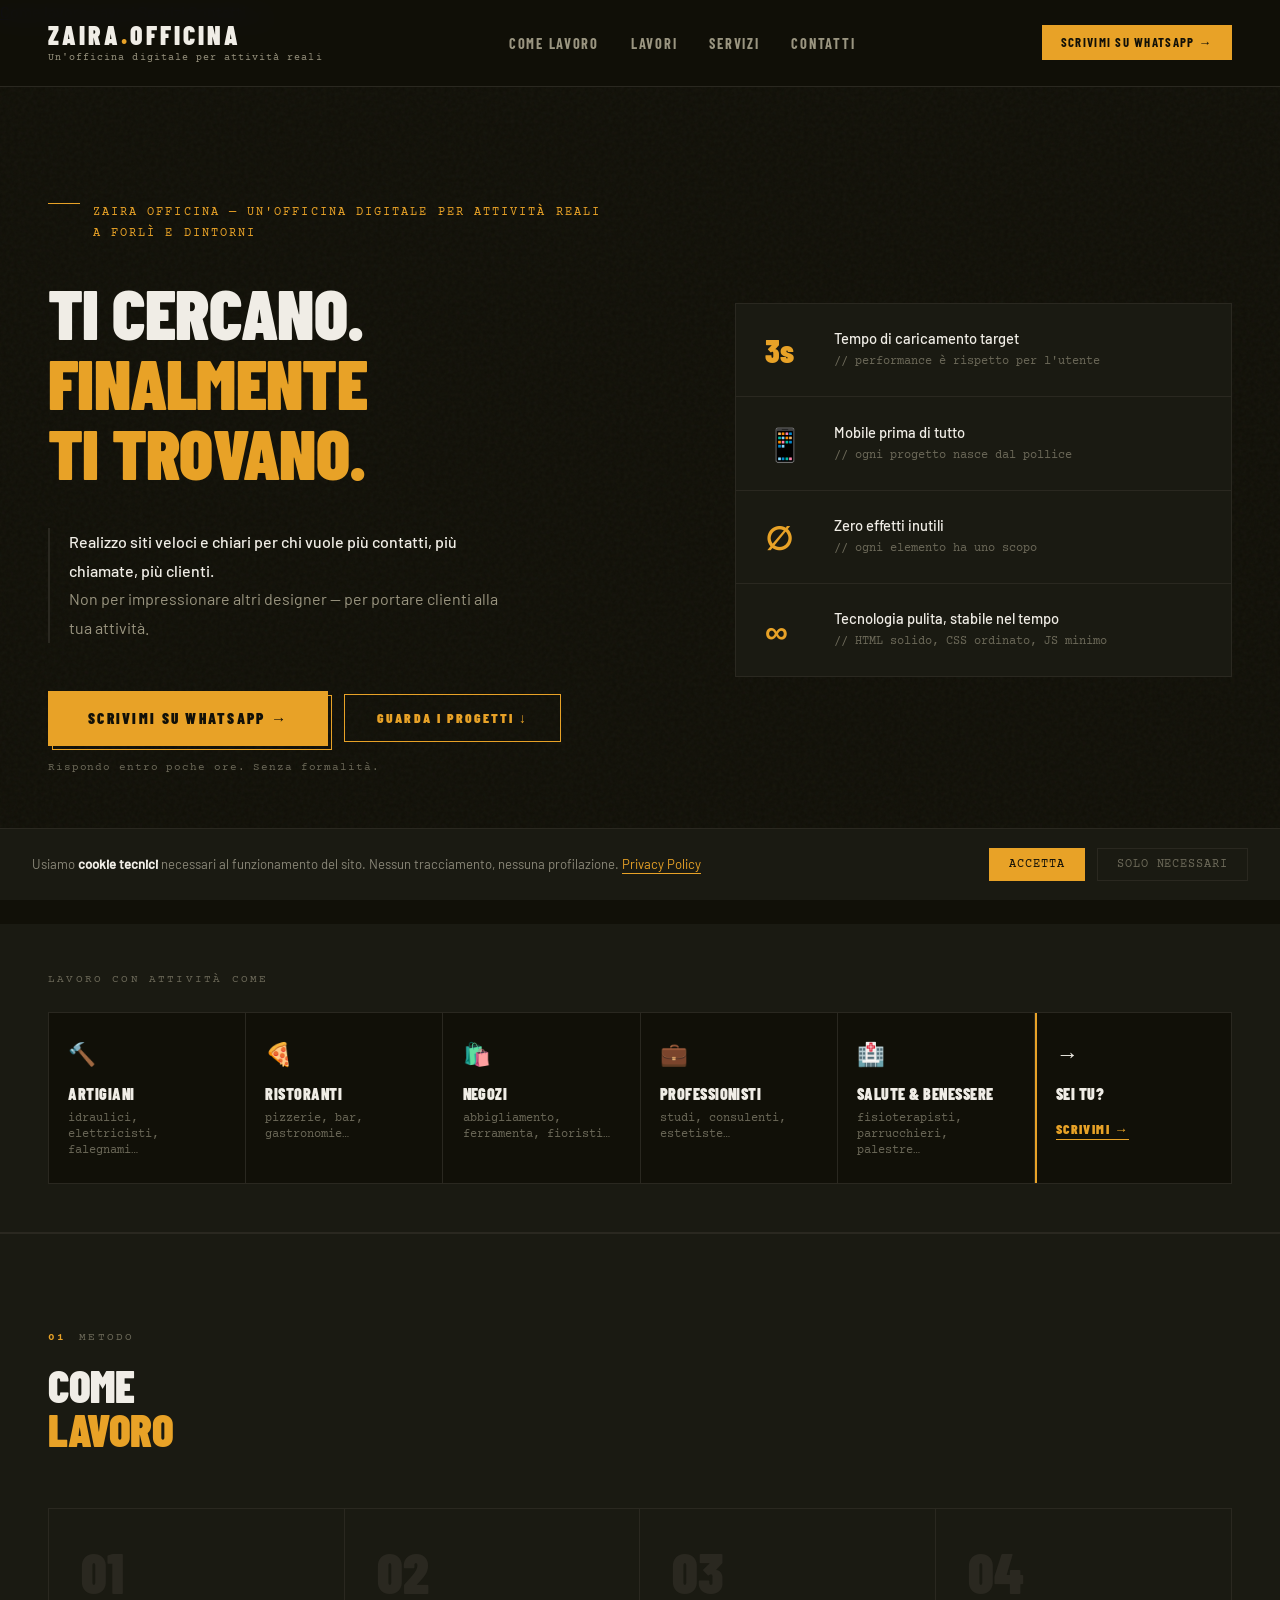
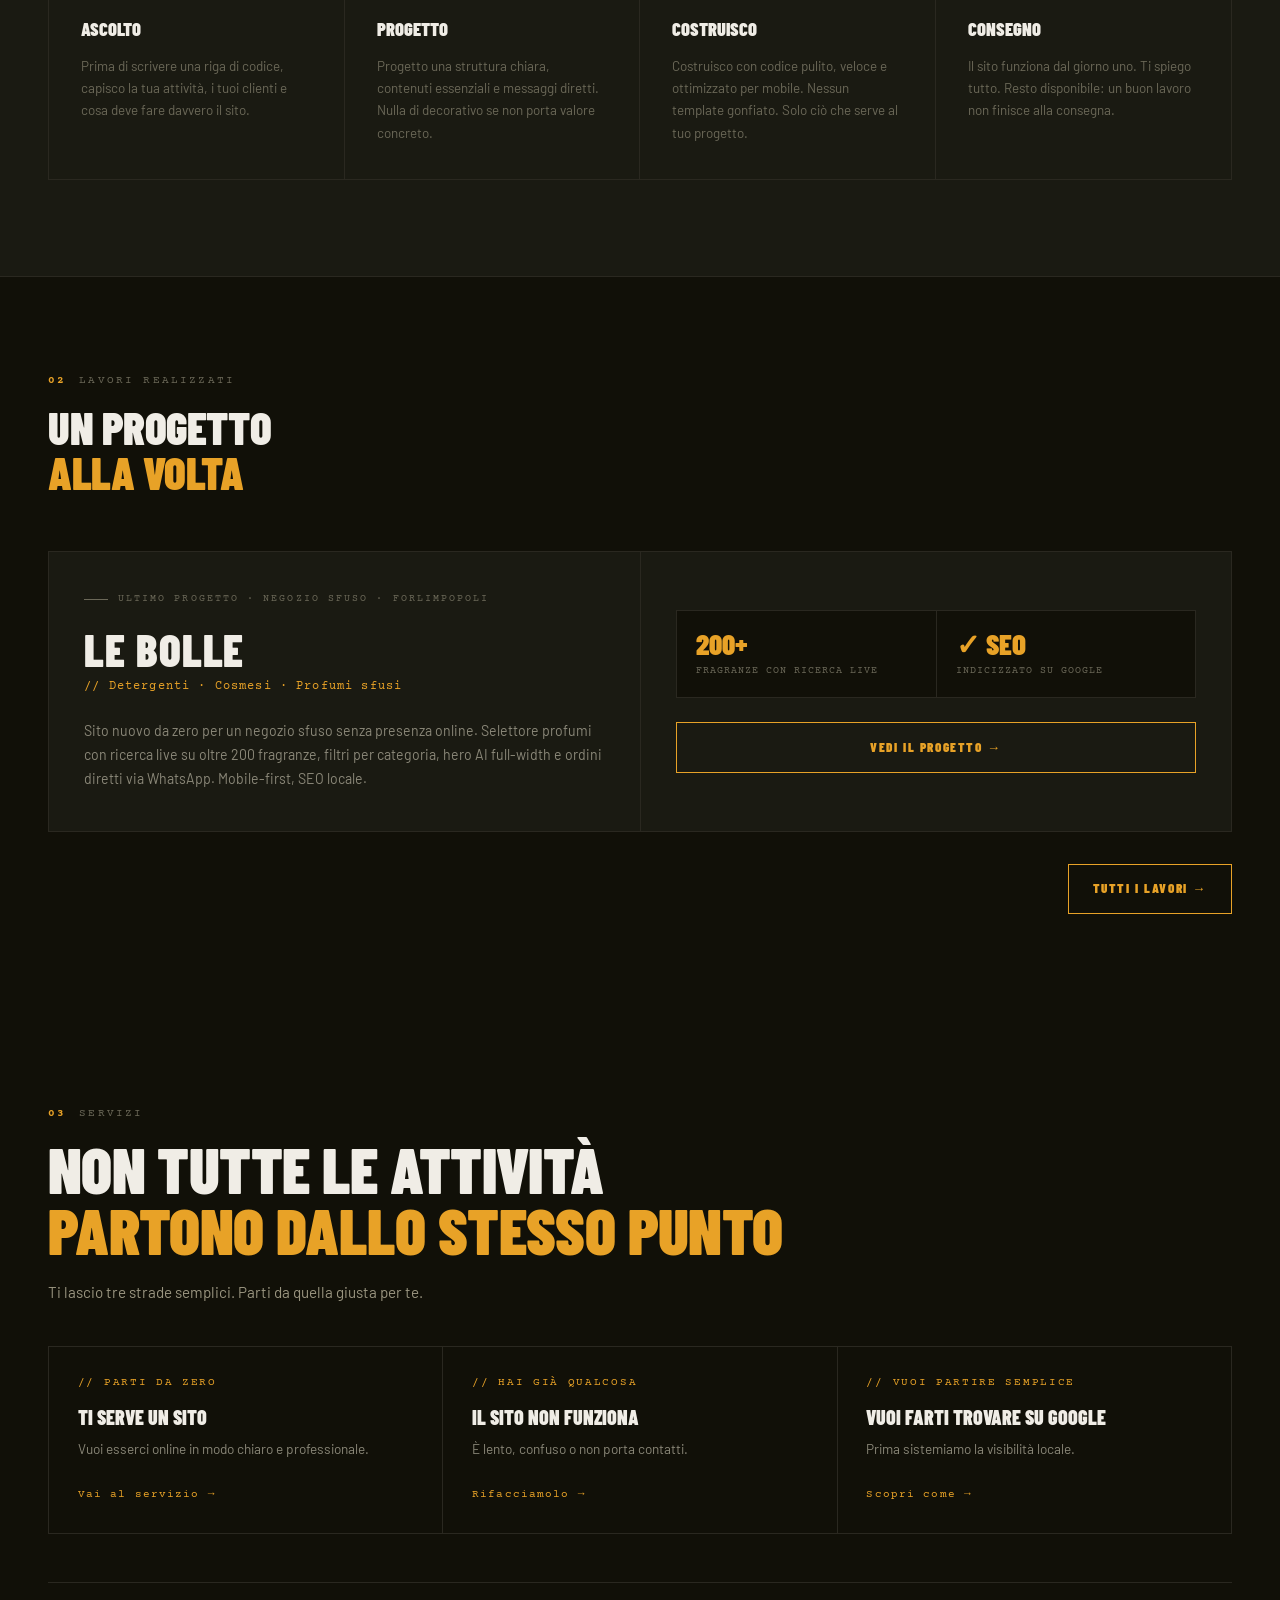
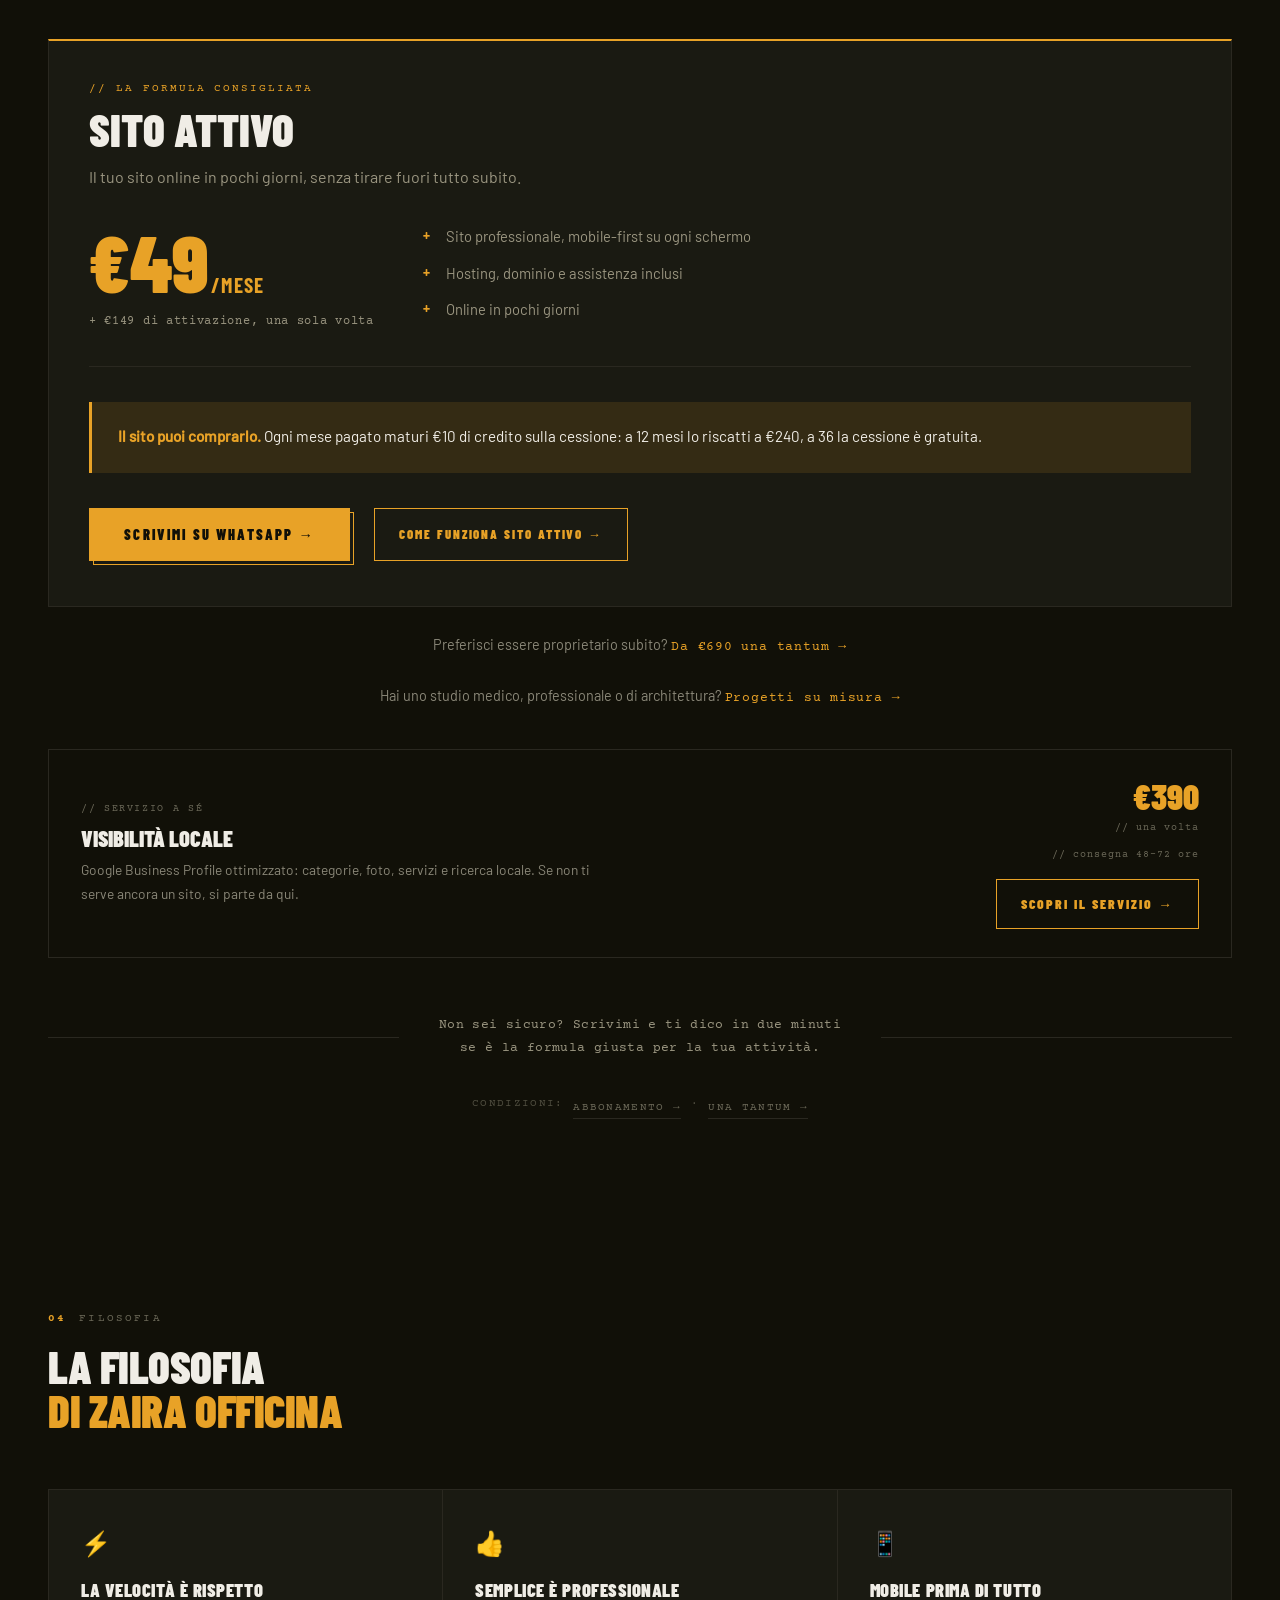
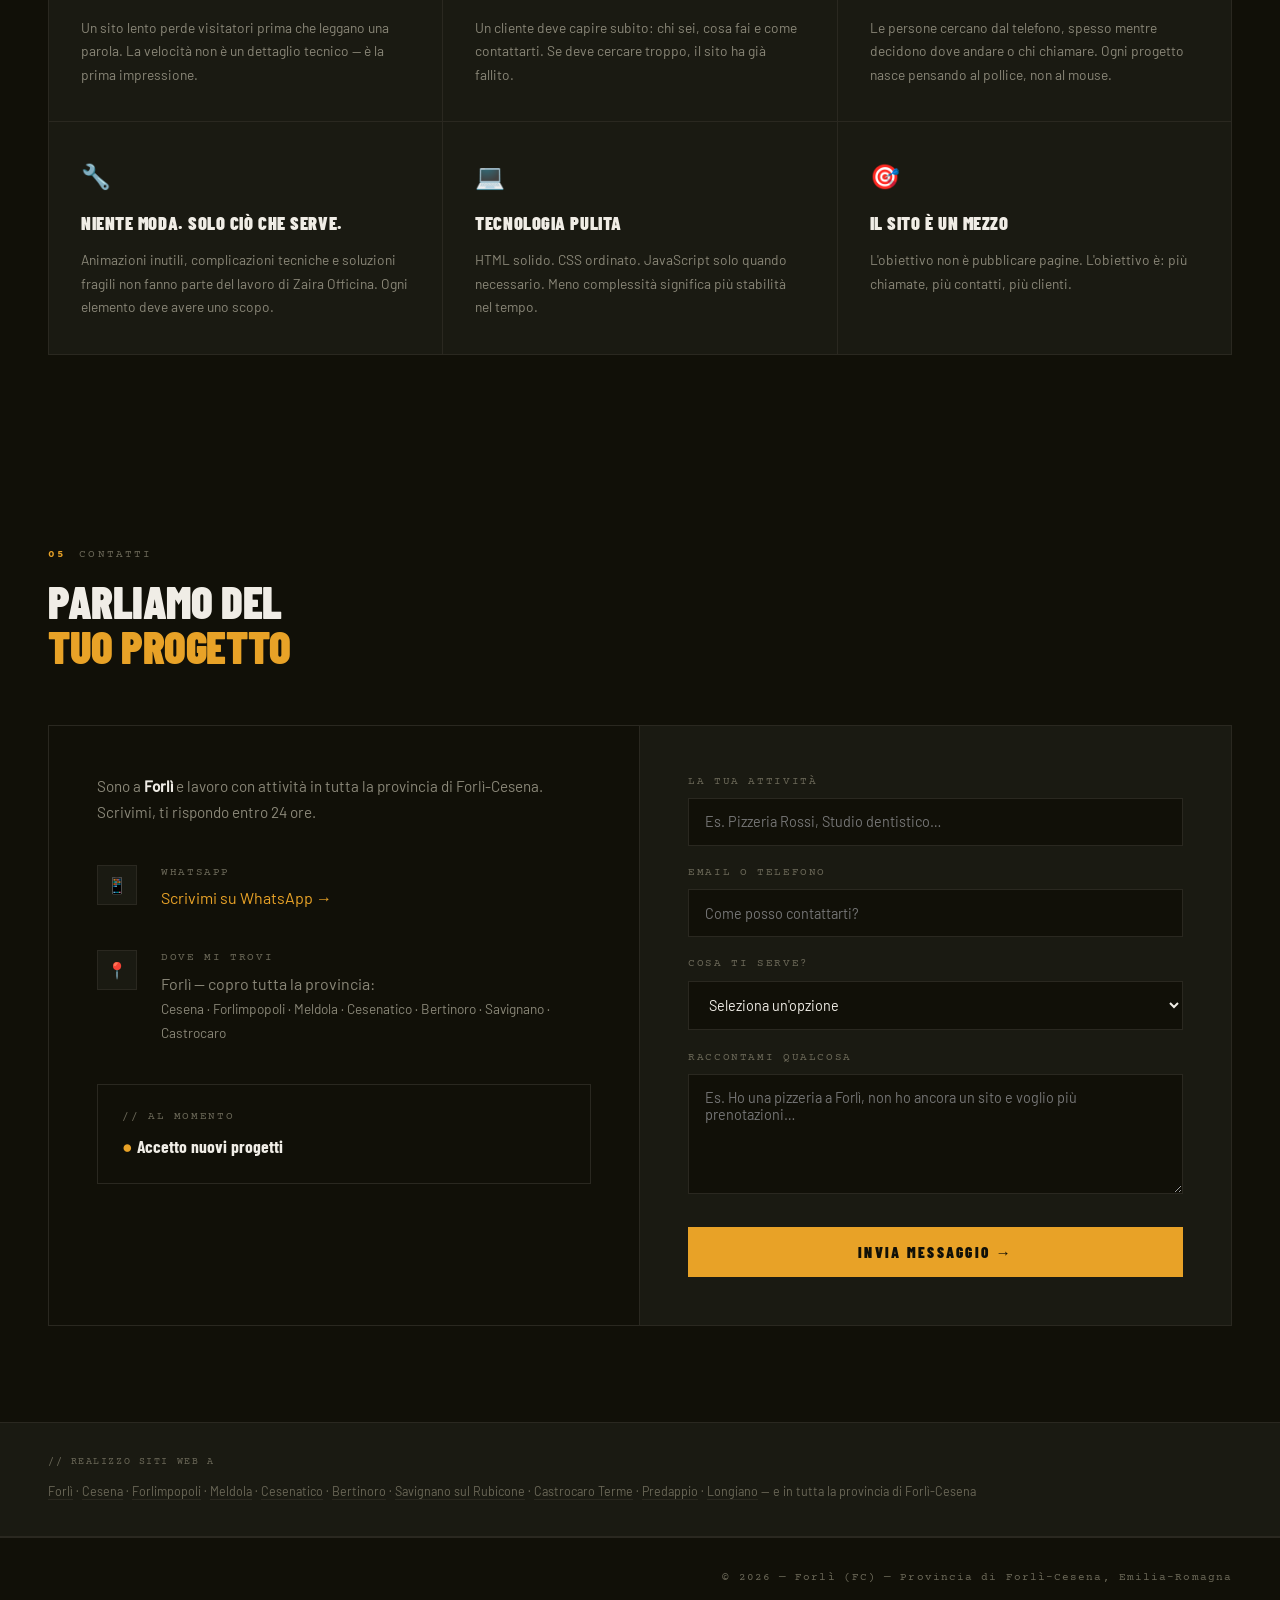
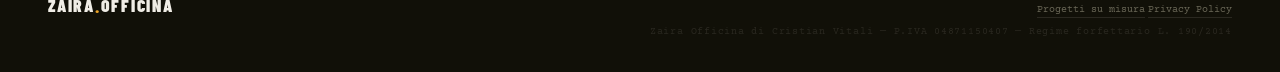
==== commit 42c72b3f: "Aggiorna sito" ====
--- a/index.html
+++ b/index.html
@@ -475,6 +475,13 @@
             <a href="servizi/siti-web-forli.html" class="pz-owner-link">Da €690 una tantum →</a>
         </p>
 
+        <!-- CORSIA ALTA — solo una porta d'uscita per studi e professionisti,
+             senza cifra: il prezzo sta sulla pagina, dopo il metodo. -->
+        <p class="pz-owner">
+            Hai uno studio medico, professionale o di architettura?
+            <a href="servizi/progetti-su-misura.html" class="pz-owner-link">Progetti su misura →</a>
+        </p>
+
         <!-- SERVIZIO A SÉ — visivamente più leggero dell'abbonamento -->
         <div class="pz-side">
 
@@ -733,6 +740,7 @@
                 © <span id="footer-year"></span> — Forlì (FC) — Provincia di Forlì-Cesena, Emilia-Romagna
             </div>
             <div class="footer-legal">
+                <a href="servizi/progetti-su-misura.html" class="footer-legal-link">Progetti su misura</a>
                 <a href="pages/privacy.html" class="footer-legal-link">Privacy Policy</a>
             </div>
             <div class="footer-disclaimer">
--- a/css/main.min.css
+++ b/css/main.min.css
@@ -1 +1 @@
-@font-face{font-family:'Barlow Condensed';src:url('fonts/barlow-condensed-v13-latin-regular.woff2') format('woff2');font-weight:400;font-style:normal;font-display:swap;}@font-face{font-family:'Barlow Condensed';src:url('fonts/barlow-condensed-v13-latin-700.woff2') format('woff2');font-weight:700;font-style:normal;font-display:swap;}@font-face{font-family:'Barlow Condensed';src:url('fonts/barlow-condensed-v13-latin-900.woff2') format('woff2');font-weight:900;font-style:normal;font-display:swap;}@font-face{font-family:'Barlow';src:url('fonts/barlow-v13-latin-300.woff2') format('woff2');font-weight:300;font-style:normal;font-display:swap;}@font-face{font-family:'Barlow';src:url('fonts/barlow-v13-latin-regular.woff2') format('woff2');font-weight:400;font-style:normal;font-display:swap;}@font-face{font-family:'Barlow';src:url('fonts/barlow-v13-latin-500.woff2') format('woff2');font-weight:500;font-style:normal;font-display:swap;}@font-face{font-family:'Courier Prime';src:url('fonts/courier-prime-v11-latin-regular.woff2') format('woff2');font-weight:400;font-style:normal;font-display:swap;}@font-face{font-family:'Courier Prime';src:url('fonts/courier-prime-v11-latin-700.woff2') format('woff2');font-weight:700;font-style:normal;font-display:swap;}:root{--bg:#111008;--bg2:#1a1a12;--bg3:#1e1b12;--accent:#e8a227;--accent2:#c4420f;--accent-d:rgba(232,162,39,0.12);--white:#f0ede6;--muted:#6b6858;--border:#2a2820;--text-mid:#9a9580;--text-low:#8a8778;--green:#6fcf97;--gap:1px;--max:1280px;--pad:clamp(20px,5vw,56px);--font-display:'Barlow Condensed',sans-serif;--font-body:'Barlow',sans-serif;--font-mono:'Courier Prime',monospace;--section-pad-v:6rem;--section-pad-h:3rem;--max-width:1280px;--grid-gap:1px;--radius:0;--transition-fast:0.2s ease;--transition-medium:0.3s ease;--transition-slow:0.4s ease;--z-nav:100;--z-noise:-1;}*,*::before,*::after{box-sizing:border-box;margin:0;padding:0;}html{scroll-behavior:smooth;}body{background:var(--bg);color:var(--white);font-family:var(--font-body);font-weight:400;overflow-x:hidden;line-height:1.5;}body::before{content:'';position:fixed;inset:0;background-image:url("data:image/svg+xml,%3Csvg viewBox='0 0 256 256' xmlns='http://www.w3.org/2000/svg'%3E%3Cfilter id='noise'%3E%3CfeTurbulence type='fractalNoise' baseFrequency='0.9' numOctaves='4' stitchTiles='stitch'/%3E%3C/filter%3E%3Crect width='100%25' height='100%25' filter='url(%23noise)' opacity='1'/%3E%3C/svg%3E");opacity:0.04;pointer-events:none;z-index:var(--z-noise);}section{position:relative;}.section-label{font-family:var(--font-mono);font-size:0.68rem;color:var(--muted);letter-spacing:0.2em;text-transform:uppercase;margin-bottom:1rem;display:flex;align-items:center;gap:0.8rem;}.section-label::before{content:attr(data-num);color:var(--accent);font-weight:700;}.section-title{font-family:var(--font-display);font-weight:900;font-size:clamp(2rem,3.5vw,3rem);text-transform:uppercase;line-height:1;letter-spacing:-0.01em;margin-bottom:0.3rem;}.divider{width:100%;height:1px;background:var(--border);}nav{position:fixed;top:0;width:100%;z-index:var(--z-nav);padding-top:1.4rem;padding-bottom:1.4rem;padding-left:max(3rem,calc((100% - var(--max-width)) / 2 + 3rem));padding-right:max(3rem,calc((100% - var(--max-width)) / 2 + 3rem));display:flex;justify-content:space-between;align-items:center;border-bottom:1px solid var(--border);background:rgba(17,16,8,0.92);backdrop-filter:blur(8px);}.nav-logo{display:flex;flex-direction:column;gap:2px;text-decoration:none;position:relative;z-index:var(--z-nav);}.nav-logo .logo-name{font-family:var(--font-display);font-weight:900;font-size:1.6rem;letter-spacing:0.12em;color:var(--white);transition:color var(--transition-fast);line-height:1;}.nav-logo .logo-name span{color:var(--accent);}.nav-logo .logo-tag{font-family:var(--font-mono);font-size:0.65rem;letter-spacing:0.1em;color:var(--text-mid);line-height:1;margin-top:3px;}.nav-logo:hover .logo-name{color:var(--accent);}.nav-links{display:flex;gap:2rem;list-style:none;}.nav-links a{font-family:var(--font-display);font-weight:700;font-size:0.9rem;color:var(--text-mid);text-decoration:none;letter-spacing:0.12em;text-transform:uppercase;transition:color var(--transition-fast);}.nav-links a:hover{color:var(--accent);}.nav-cta{font-family:var(--font-display);font-weight:700;font-size:0.8rem;letter-spacing:0.1em;text-transform:uppercase;text-decoration:none;color:var(--bg);background:var(--accent);padding:0.5rem 1.2rem;white-space:nowrap;transition:background var(--transition-fast),color var(--transition-fast);}.nav-cta:hover{background:#f0b030;}.nav-back{font-family:var(--font-mono);font-size:0.75rem;color:var(--muted);text-decoration:none;letter-spacing:0.1em;text-transform:uppercase;transition:color var(--transition-fast);}.nav-back:hover{color:var(--accent);}.hamburger{display:none;flex-direction:column;justify-content:center;align-items:center;gap:5px;width:44px;height:44px;cursor:pointer;background:transparent;border:none;padding:0;position:relative;z-index:var(--z-nav);flex-shrink:0;}.hamburger-bar{display:block;width:22px;height:2px;background:var(--white);transition:transform 0.25s ease,opacity 0.2s ease,width 0.2s ease;transform-origin:center;}.hamburger.is-open .hamburger-bar:nth-child(1){transform:translateY(7px) rotate(45deg);width:22px;}.hamburger.is-open .hamburger-bar:nth-child(2){opacity:0;width:0;}.hamburger.is-open .hamburger-bar:nth-child(3){transform:translateY(-7px) rotate(-45deg);width:22px;}.hamburger.is-open .hamburger-bar{background:var(--accent);}.btn-primary,.btn-outline,.btn-dark{display:inline-block;font-family:var(--font-display);font-weight:800;font-size:0.85rem;letter-spacing:0.15em;text-transform:uppercase;text-decoration:none;padding:0.8rem 2rem;transition:all var(--transition-fast);cursor:pointer;}.btn-primary{background:var(--accent);color:#111008;font-size:0.95rem;padding:1rem 2.5rem;position:relative;border:none;}.btn-primary::after{content:'';position:absolute;bottom:-4px;right:-4px;width:100%;height:100%;border:1px solid var(--accent);transition:all var(--transition-fast);}.btn-primary:hover{background:var(--white);color:#111008;}.btn-primary:hover::after{bottom:-6px;right:-6px;}.btn-outline{border:1px solid var(--accent);color:var(--accent);background:transparent;}.btn-outline:hover{background:var(--accent);color:#111008;}.btn-dark{border:1px solid #111008;background:#111008;color:var(--accent);font-size:0.85rem;}.btn-dark:hover{background:var(--bg);color:var(--accent);}.form-group{margin-bottom:1.2rem;}.form-group label{display:block;font-family:var(--font-mono);font-size:0.68rem;color:var(--muted);letter-spacing:0.15em;text-transform:uppercase;margin-bottom:0.5rem;}.form-group input,.form-group textarea,.form-group select{width:100%;background:var(--bg);border:1px solid var(--border);color:var(--white);padding:0.9rem 1rem;font-family:var(--font-body);font-size:0.9rem;outline:none;transition:border-color var(--transition-fast);border-radius:0;}.form-group input:focus,.form-group textarea:focus,.form-group select:focus{border-color:var(--accent);}.form-group textarea{height:120px;resize:vertical;}.form-group select option{background:var(--bg);}.form-submit{background:var(--accent);color:#111008;border:none;padding:1rem 2.5rem;font-family:var(--font-display);font-weight:800;font-size:0.95rem;letter-spacing:0.15em;text-transform:uppercase;cursor:pointer;transition:all var(--transition-fast);width:100%;margin-top:0.5rem;border-radius:0;}.form-submit:hover{background:var(--white);}.form-submit.is-sent{background:#2a7a3a;color:#fff;}.consegna-disclaimer{font-family:'Courier Prime',monospace;font-size:11px;color:var(--muted);letter-spacing:0.08em;margin-top:10px;}.hero{min-height:100vh;display:grid;grid-template-columns:55fr 45fr;align-items:center;padding:7rem var(--section-pad-h) 5rem;gap:5rem;max-width:var(--max-width);margin:0 auto;position:relative;}.hero-left{position:relative;}.hero-tag{font-family:var(--font-mono);font-size:0.72rem;color:var(--accent);letter-spacing:0.18em;text-transform:uppercase;margin-bottom:2rem;display:flex;align-items:flex-start;gap:0.8rem;line-height:1.8;}.hero-tag::before{content:'';display:inline-block;width:2rem;height:1px;background:var(--accent);}.hero-title{font-family:var(--font-display);font-weight:900;font-size:clamp(3.2rem,5.5vw,5.5rem);line-height:1;letter-spacing:-0.01em;text-transform:uppercase;margin-bottom:2.5rem;}.line-seek{color:var(--white);}.line-lost{color:var(--muted);position:relative;display:inline-block;animation:fadeOutLine 0.4s 2s ease forwards;}.line-lost::after{content:'';position:absolute;left:0;top:52%;width:0;height:3px;background:var(--accent2);animation:strikethrough 0.5s 1.3s ease forwards;will-change:transform;}.line-solution{color:var(--accent);display:block;opacity:0;transform:translateY(60px);animation:slideUpSolution 0.6s 2.1s cubic-bezier(0.22,1,0.36,1) forwards;will-change:transform,opacity;}.hero-sub{font-size:1rem;color:var(--text-mid);line-height:1.8;max-width:460px;margin-bottom:3rem;padding-left:1.2rem;border-left:2px solid var(--border);}.hero-sub strong{color:var(--white);font-weight:500;}.hero-cta-group{display:flex;flex-wrap:wrap;gap:1rem;align-items:center;}.hero-cta-note{font-family:var(--font-mono);font-size:0.7rem;color:var(--muted);letter-spacing:0.08em;margin-top:0.9rem;}.hero-right{display:flex;flex-direction:column;gap:0;border:1px solid var(--border);}.stat-block{padding:1.6rem 1.8rem;border-bottom:1px solid var(--border);display:flex;align-items:center;gap:1.5rem;background:var(--bg2);transition:background var(--transition-medium);}.stat-block:last-child{border-bottom:none;}.stat-block:hover{background:#1f1f16;}.stat-num{font-family:var(--font-display);font-weight:900;font-size:2rem;color:var(--accent);min-width:2.8rem;line-height:1;}.stat-label{font-size:0.92rem;color:var(--white);line-height:1.35;font-weight:500;}.stat-desc{font-family:var(--font-mono);font-size:0.72rem;color:var(--muted);margin-top:0.25rem;}.strip{border-top:1px solid var(--border);border-bottom:1px solid var(--border);background:var(--accent);overflow:hidden;padding:0.9rem 0;}.strip-inner{display:flex;gap:0;animation:marquee 20s linear infinite;white-space:nowrap;}.strip-text{font-family:var(--font-display);font-weight:800;font-size:0.8rem;letter-spacing:0.2em;text-transform:uppercase;color:#111008;padding:0 2rem;}.for-who{border-bottom:1px solid var(--border);background:var(--bg2);padding:3rem var(--section-pad-h);}.for-who-inner{max-width:var(--max-width);margin:0 auto;}.for-who-label{font-family:var(--font-mono);font-size:0.68rem;color:var(--muted);letter-spacing:0.2em;text-transform:uppercase;margin-bottom:1.5rem;}.for-who-grid{display:grid;grid-template-columns:repeat(6,1fr);gap:1px;background:var(--border);border:1px solid var(--border);}.for-who-item{background:var(--bg);padding:1.5rem 1.2rem;display:flex;flex-direction:column;gap:0.3rem;transition:background var(--transition-fast);}.for-who-item:hover{background:#1a1a12;}.for-who-item.for-who-cta{border-left:2px solid var(--accent);}.for-who-icon{font-size:1.4rem;margin-bottom:0.4rem;}.for-who-name{font-family:var(--font-display);font-weight:800;font-size:1rem;text-transform:uppercase;color:var(--white);letter-spacing:0.03em;}.for-who-ex{font-family:var(--font-mono);font-size:0.72rem;color:var(--muted);line-height:1.4;}.for-who-link{margin-top:0.5rem;display:inline-block;font-family:var(--font-display);font-weight:800;font-size:0.85rem;letter-spacing:0.1em;text-transform:uppercase;color:var(--accent);text-decoration:none;border-bottom:1px solid var(--accent);width:fit-content;transition:opacity var(--transition-fast);}.for-who-link:hover{opacity:0.75;}.manifesto{padding:var(--section-pad-v) var(--section-pad-h);max-width:var(--max-width);margin:0 auto;}.manifesto-grid{display:grid;grid-template-columns:1fr 1fr 1fr;gap:1px;background:var(--border);margin-top:3.5rem;border:1px solid var(--border);}.manifesto-card{background:var(--bg2);padding:2.2rem 2rem;position:relative;transition:background var(--transition-medium);overflow:hidden;opacity:0;transform:translateY(30px);}.manifesto-card::before{content:'';position:absolute;top:0;left:0;width:3px;height:0;background:var(--accent);transition:height var(--transition-slow) ease;}.manifesto-card:hover{background:#1e1e14;}.manifesto-card:hover::before{height:100%;}.card-icon{font-size:1.5rem;margin-bottom:1rem;display:block;}.card-title{font-family:var(--font-display);font-weight:800;font-size:1.15rem;text-transform:uppercase;letter-spacing:0.03em;margin-bottom:0.7rem;color:var(--white);}.card-text{font-size:0.86rem;color:var(--text-low);line-height:1.7;}.process{padding:var(--section-pad-v) var(--section-pad-h);background:var(--bg2);border-top:1px solid var(--border);border-bottom:1px solid var(--border);}.process-inner{max-width:var(--max-width);margin:0 auto;}.process-steps{display:grid;grid-template-columns:repeat(4,1fr);gap:0;margin-top:3.5rem;border:1px solid var(--border);}.step{padding:2.2rem 2rem;border-right:1px solid var(--border);position:relative;opacity:0;transform:translateY(30px);}.step:last-child{border-right:none;}.step-num{font-family:var(--font-display);font-weight:900;font-size:3.5rem;color:var(--border);line-height:1;margin-bottom:1rem;transition:color var(--transition-medium);}.step:hover .step-num{color:var(--accent);}.step-title{font-family:var(--font-display);font-weight:800;font-size:1.15rem;text-transform:uppercase;margin-bottom:0.7rem;color:var(--white);}.step-text{font-size:0.84rem;color:var(--muted);line-height:1.65;}.portfolio{padding:var(--section-pad-v) var(--section-pad-h);max-width:var(--max-width);margin:0 auto;}.portfolio-card{display:grid;grid-template-columns:1fr 1fr;gap:0;border:1px solid var(--border);background:var(--bg2);position:relative;transition:background var(--transition-medium);overflow:hidden;margin-top:3.5rem;opacity:0;transform:translateY(30px);}.portfolio-card:hover{background:#1e1e14;}.portfolio-card::before{content:'';position:absolute;top:0;left:0;width:3px;height:0;background:var(--accent);transition:height var(--transition-slow) ease;}.portfolio-card:hover::before{height:100%;}.card-left{padding:2.5rem 2.2rem;display:flex;flex-direction:column;gap:0;}.card-tag{font-family:var(--font-mono);font-size:0.65rem;color:var(--muted);letter-spacing:0.2em;text-transform:uppercase;margin-bottom:1.2rem;display:flex;align-items:center;gap:0.6rem;}.card-tag::before{content:'';display:inline-block;width:1.5rem;height:1px;background:var(--muted);}.card-client{font-family:var(--font-display);font-weight:900;font-size:2.8rem;text-transform:uppercase;color:var(--white);letter-spacing:0.02em;line-height:1;margin-bottom:0.4rem;}.card-type{font-family:var(--font-mono);font-size:0.72rem;color:var(--accent);letter-spacing:0.1em;margin-bottom:1.5rem;}.card-desc{font-size:0.88rem;color:var(--text-low);line-height:1.7;}.card-right{padding:2.5rem 2.2rem;border-left:1px solid var(--border);display:flex;flex-direction:column;gap:1.5rem;justify-content:center;}.card-stats{display:grid;grid-template-columns:1fr 1fr;gap:1px;background:var(--border);border:1px solid var(--border);}.card-stat{background:var(--bg);padding:1.2rem;}.card-stat-num{font-family:var(--font-display);font-weight:900;font-size:1.8rem;color:var(--accent);line-height:1;margin-bottom:0.3rem;}.card-stat-label{font-family:var(--font-mono);font-size:0.62rem;color:var(--muted);letter-spacing:0.1em;text-transform:uppercase;line-height:1.4;}.card-link{display:block;font-family:var(--font-display);font-weight:800;font-size:0.82rem;letter-spacing:0.12em;text-transform:uppercase;color:var(--accent);text-decoration:none;border:1px solid var(--accent);padding:0.9rem 1.5rem;text-align:center;transition:all var(--transition-fast);}.card-link:hover{background:var(--accent);color:#111008;}.portfolio-all-link{margin-top:2rem;text-align:right;}.portfolio-all-link .card-link{display:inline-block;}.pricing{padding:var(--section-pad-v) var(--section-pad-h);max-width:var(--max-width);margin:0 auto;}.pricing-hook{font-family:var(--font-mono);font-size:0.85rem;color:var(--accent);letter-spacing:0.08em;margin-top:1rem;margin-bottom:2.5rem;}.reviews{padding:var(--section-pad-v) var(--section-pad-h);background:var(--bg2);border-top:1px solid var(--border);border-bottom:1px solid var(--border);}.reviews-inner{max-width:var(--max-width);margin:0 auto;}.reviews-grid{display:grid;grid-template-columns:1fr 1fr 1fr;gap:1px;background:var(--border);margin-top:3.5rem;border:1px solid var(--border);}.review-card{background:var(--bg);padding:2.2rem 2rem;position:relative;opacity:0;transform:translateY(30px);}.stars{color:var(--accent);font-size:0.85rem;letter-spacing:0.1em;margin-bottom:1rem;}.review-text{font-size:0.9rem;line-height:1.75;color:var(--text-mid);margin-bottom:1.5rem;font-style:italic;}.review-author{font-family:var(--font-display);font-weight:700;font-size:1rem;text-transform:uppercase;color:var(--white);}.review-role{font-family:var(--font-mono);font-size:0.68rem;color:var(--muted);letter-spacing:0.1em;margin-top:0.2rem;}.contact{padding:var(--section-pad-v) var(--section-pad-h);max-width:var(--max-width);margin:0 auto;}.contact-grid{display:grid;grid-template-columns:1fr 1fr;gap:0;margin-top:3.5rem;border:1px solid var(--border);}.contact-left{padding:3rem;border-right:1px solid var(--border);}.contact-right{padding:3rem;background:var(--bg2);}.contact-item{display:flex;gap:1.5rem;margin-bottom:2.5rem;align-items:flex-start;}.contact-icon{width:2.5rem;height:2.5rem;border:1px solid var(--border);display:flex;align-items:center;justify-content:center;font-size:1rem;flex-shrink:0;background:var(--bg2);}.contact-label{font-family:var(--font-mono);font-size:0.68rem;color:var(--muted);letter-spacing:0.15em;text-transform:uppercase;margin-bottom:0.3rem;}.contact-value{font-size:1rem;color:var(--white);}.contact-value a{color:var(--accent);text-decoration:none;transition:opacity var(--transition-fast);}.contact-value a:hover{opacity:0.75;}.contact-status{margin-top:2rem;padding:1.5rem;border:1px solid var(--border);background:var(--bg);}.contact-status-label{font-family:var(--font-mono);font-size:0.68rem;color:var(--muted);letter-spacing:0.15em;text-transform:uppercase;margin-bottom:0.5rem;}.contact-status-text{font-family:var(--font-display);font-weight:700;font-size:1.1rem;}.contact-status-dot{color:var(--accent);}footer{border-top:1px solid var(--border);padding:2rem var(--section-pad-h);display:flex;justify-content:space-between;align-items:center;max-width:var(--max-width);margin:0 auto;}.footer-logo{font-family:var(--font-display);font-weight:900;font-size:1.1rem;color:var(--white);letter-spacing:0.1em;}.footer-logo span{color:var(--accent);}.footer-copy{font-family:var(--font-mono);font-size:0.68rem;color:var(--muted);letter-spacing:0.1em;}.section-title span{color:var(--accent);}.contact-intro{color:var(--text-low);font-size:0.95rem;line-height:1.7;margin-bottom:2.5rem;}.contact-city{color:var(--white);}.contact-value-muted{color:var(--text-low);}.contact-cities{font-size:0.85rem;}.territory-block{border-top:1px solid var(--border);background:var(--bg2);padding:2rem 3rem;}.territory-block-inner{max-width:var(--max-width);margin:0 auto;}.territory-label{font-family:var(--font-mono);font-size:0.65rem;color:var(--muted);letter-spacing:0.15em;text-transform:uppercase;margin-bottom:0.6rem;}.territory-cities{font-size:0.78rem;color:var(--muted);line-height:1.9;}.territory-link{color:var(--muted);text-decoration:none;border-bottom:1px solid var(--border);padding-bottom:1px;transition:color var(--transition-fast);}.territory-link:hover{color:var(--accent);}.footer-right{text-align:right;}.footer-legal{margin-top:0.5rem;}.footer-legal-link{font-family:var(--font-mono);font-size:0.65rem;color:var(--muted);text-decoration:none;border-bottom:1px solid var(--border);padding-bottom:1px;transition:color var(--transition-fast);}.footer-legal-link:hover{color:var(--accent);}.footer-disclaimer{font-family:var(--font-mono);font-size:0.6rem;color:var(--border);letter-spacing:0.08em;margin-top:0.4rem;}.pz-conditions-wrap{display:flex;align-items:center;justify-content:center;flex-wrap:wrap;gap:0.6rem;text-align:center;padding:28px 20px 0;}.pz-conditions-label,.pz-conditions-sep{font-family:var(--font-mono);font-size:11px;color:var(--muted);letter-spacing:0.12em;text-transform:uppercase;opacity:0.7;}.pz-conditions-link{font-family:var(--font-mono);font-size:11px;color:var(--muted);text-decoration:none;letter-spacing:0.12em;text-transform:uppercase;border-bottom:1px solid var(--border);padding-top:0.7rem;padding-bottom:2px;transition:color var(--transition-fast);}.pz-conditions-link:hover{color:var(--accent);}@media (max-width:600px){.pz-conditions-wrap{flex-direction:column;gap:0;}.pz-conditions-sep{display:none;}}.cookie-privacy-link{color:var(--accent);text-decoration:none;border-bottom:1px solid currentColor;padding-bottom:1px;}.pz{padding:var(--section-pad-v) var(--section-pad-h);max-width:var(--max-width);margin:0 auto;}.pz-intro{margin-bottom:3.5rem;padding-bottom:3rem;border-bottom:1px solid var(--border);}.pz-title{font-family:var(--font-display);font-weight:900;font-size:clamp(2.2rem,5vw,4rem);line-height:0.95;text-transform:uppercase;color:var(--white);letter-spacing:-0.01em;margin-bottom:1.2rem;}.pz-title span{color:var(--accent);}.pz-intro-sub{font-family:var(--font-body);font-size:0.95rem;color:var(--text-mid);line-height:1.75;max-width:520px;margin-bottom:2.5rem;}.pz-entry-grid{display:grid;grid-template-columns:repeat(3,1fr);gap:1px;background:var(--border);border:1px solid var(--border);}.pz-entry-card{display:block;background:var(--bg);padding:1.8rem;text-decoration:none;color:var(--white);transition:background var(--transition-fast);}.pz-entry-card:hover{background:var(--bg2);}.pz-entry-label{font-family:var(--font-mono);font-size:0.66rem;color:var(--accent);letter-spacing:0.16em;text-transform:uppercase;margin-bottom:0.9rem;}.pz-entry-card h3{font-family:var(--font-display);font-weight:800;font-size:1.25rem;text-transform:uppercase;line-height:1.15;color:var(--white);margin-bottom:0.5rem;}.pz-entry-card p{font-family:var(--font-body);font-size:0.85rem;color:var(--text-low);line-height:1.7;margin-bottom:1.2rem;}.pz-entry-link{font-family:var(--font-mono);font-size:0.7rem;color:var(--accent);letter-spacing:0.1em;}.pz-block{border:1px solid var(--border);background:var(--bg2);padding:2.5rem 2.5rem 2.8rem;}.pz-block--sub{border-top:2px solid var(--accent);}.pz-block-label{font-family:var(--font-mono);font-size:0.68rem;color:var(--accent);letter-spacing:0.18em;text-transform:uppercase;margin-bottom:0.6rem;}.pz-main-head{margin-bottom:2.2rem;}.pz-main-title{font-family:var(--font-display);font-weight:900;font-size:clamp(2rem,3.5vw,3rem);text-transform:uppercase;color:var(--white);line-height:1;margin-bottom:0.7rem;}.pz-main-claim{font-family:var(--font-body);font-size:1rem;color:var(--text-mid);line-height:1.7;max-width:520px;}.pz-main-body{display:grid;grid-template-columns:auto 1fr;gap:3rem;align-items:start;padding-bottom:2.2rem;border-bottom:1px solid var(--border);}.pz-main-price-main{display:flex;align-items:baseline;}.pz-main-price-num{font-family:var(--font-display);font-weight:900;font-size:clamp(3.4rem,7vw,5rem);color:var(--accent);line-height:0.9;}.pz-main-price-mo{font-family:var(--font-display);font-weight:700;font-size:1.3rem;color:var(--accent);text-transform:uppercase;letter-spacing:0.06em;margin-left:0.2rem;}.pz-main-price-act{font-family:var(--font-mono);font-size:0.72rem;color:var(--text-mid);letter-spacing:0.06em;margin-top:0.8rem;white-space:nowrap;}.pz-main-list{list-style:none;margin:0;padding:0;}.pz-main-list li{position:relative;font-family:var(--font-body);font-size:0.92rem;color:var(--text-mid);line-height:1.6;padding-left:1.5rem;margin-bottom:0.8rem;}.pz-main-list li:last-child{margin-bottom:0;}.pz-main-list li::before{content:'+';position:absolute;left:0;color:var(--accent);font-family:var(--font-mono);font-weight:700;}.pz-riscatto{background:var(--accent-d);border-left:3px solid var(--accent);padding:1.4rem 1.6rem;margin-top:2.2rem;}.pz-riscatto-text{font-family:var(--font-body);font-size:0.95rem;color:var(--white);line-height:1.7;margin:0;}.pz-riscatto-text strong{font-weight:600;color:var(--accent);}.pz-riscatto-link{display:inline-block;font-family:var(--font-mono);font-size:0.68rem;color:var(--text-mid);letter-spacing:0.1em;text-decoration:none;border-bottom:1px solid var(--border);margin-top:0.9rem;transition:color var(--transition-fast),border-color var(--transition-fast);}.pz-riscatto-link:hover{color:var(--accent);border-bottom-color:var(--accent);}.pz-main-cta{display:flex;align-items:stretch;gap:1.5rem;flex-wrap:wrap;margin-top:2.2rem;}.pz-owner{font-family:var(--font-body);font-size:0.9rem;color:var(--text-low);text-align:center;line-height:1.7;margin:1.6rem 0 0;}.pz-owner-link{font-family:var(--font-mono);font-size:0.82rem;color:var(--accent);text-decoration:none;letter-spacing:0.06em;border-bottom:1px solid transparent;transition:border-color var(--transition-fast);}.pz-owner-link:hover{border-bottom-color:var(--accent);}.pz-side{display:grid;grid-template-columns:1fr auto;gap:2.5rem;align-items:center;border:1px solid var(--border);padding:1.8rem 2rem;margin-top:2.5rem;}.pz-side-label{font-family:var(--font-mono);font-size:0.64rem;color:var(--muted);letter-spacing:0.16em;text-transform:uppercase;margin-bottom:0.5rem;}.pz-side-title{font-family:var(--font-display);font-weight:800;font-size:1.4rem;text-transform:uppercase;color:var(--white);line-height:1.1;margin-bottom:0.5rem;}.pz-side-desc{font-family:var(--font-body);font-size:0.86rem;color:var(--text-low);line-height:1.7;max-width:520px;}.pz-side-aside{text-align:right;}.pz-side-price-num{font-family:var(--font-display);font-weight:900;font-size:2.2rem;color:var(--accent);line-height:1;}.pz-side-price-note{display:block;font-family:var(--font-mono);font-size:0.62rem;color:var(--muted);letter-spacing:0.1em;margin-top:0.3rem;}.pz-side-delivery{font-family:var(--font-mono);font-size:0.62rem;color:var(--muted);letter-spacing:0.1em;margin:0.8rem 0 1rem;}.pz-btn{display:block;width:100%;text-align:center;font-family:var(--font-display);font-weight:800;font-size:0.85rem;letter-spacing:0.15em;text-transform:uppercase;text-decoration:none;padding:0.85rem 1.5rem;transition:all var(--transition-fast);cursor:pointer;border-radius:0;}.pz-btn--outline{border:1px solid var(--accent);color:var(--accent);background:transparent;white-space:nowrap;}.pz-btn--outline:hover{background:var(--accent);color:#111008;}.pz-btn--ghost{display:inline-flex;align-items:center;justify-content:center;width:auto;font-size:0.8rem;padding:1rem 1.5rem;}.pz-btn--primary{background:var(--accent);color:#111008;border:none;font-size:0.9rem;padding:1rem 2.2rem;display:inline-block;width:auto;position:relative;}.pz-btn--primary::after{content:'';position:absolute;bottom:-4px;right:-4px;width:100%;height:100%;border:1px solid var(--accent);transition:all var(--transition-fast);}.pz-btn--primary:hover{background:var(--white);}.pz-btn--primary:hover::after{bottom:-6px;right:-6px;}.pz-closer{display:flex;align-items:center;gap:2.5rem;margin-top:3.5rem;flex-wrap:wrap;}.pz-closer-line{flex:1;height:1px;background:var(--border);min-width:40px;}.pz-closer-text{font-family:var(--font-mono);font-size:0.8rem;color:var(--text-mid);line-height:1.8;text-align:center;letter-spacing:0.03em;max-width:520px;}@media (max-width:900px){.pz-entry-grid{grid-template-columns:1fr;}.pz-block{padding:2rem 1.8rem 2.2rem;}.pz-main-body{grid-template-columns:1fr;gap:1.8rem;}.pz-side{grid-template-columns:1fr;gap:1.5rem;}.pz-side-aside{text-align:left;}.pz-btn--primary{width:100%;text-align:center;display:block;}.pz-main-cta{flex-direction:column;align-items:stretch;gap:1rem;}.pz-btn--ghost{width:100%;}.pz-closer{flex-direction:column;gap:1rem;}.pz-closer-line{width:80px;flex:none;}}@media (max-width:600px){.pz{padding-left:1.25rem;padding-right:1.25rem;}.pz-block{padding:1.8rem 1.25rem 2rem;}.pz-entry-card{padding:1.5rem 1.25rem;}.pz-riscatto{padding:1.2rem 1.2rem;}.pz-side{padding:1.5rem 1.25rem;}.pz-closer-text{font-size:0.75rem;}}@media (max-width:380px){.pz-block{padding:1.5rem 1rem 1.8rem;}.pz-main-price-act{white-space:normal;line-height:1.5;}.pz-main-price-mo{font-size:1.1rem;}.pz-riscatto{padding:1rem;}.pz-riscatto-text{font-size:0.88rem;}.pz-btn--primary,.pz-btn--ghost{padding:0.9rem 1rem;font-size:0.82rem;letter-spacing:0.1em;}}.gb-container{width:min(1280px,calc(100% - 48px));margin:0 auto;}.gb-narrow{max-width:760px;}.gb-hero{padding:120px 0 88px;border-bottom:1px solid var(--border);background:radial-gradient(circle at top left,rgba(227,160,42,0.08),transparent 35%),linear-gradient(180deg,rgba(255,255,255,0.01),rgba(255,255,255,0));}.gb-hero-grid{display:grid;grid-template-columns:1.2fr 0.8fr;gap:48px;align-items:center;}.gb-eyebrow{margin-bottom:18px;font-family:var(--font-mono);font-size:0.72rem;letter-spacing:0.14em;text-transform:uppercase;color:var(--accent);}.gb-title{margin:0;font-family:var(--font-display);font-size:clamp(2.8rem,6vw,5.4rem);line-height:0.95;letter-spacing:-0.03em;color:var(--white);}.gb-title span{color:var(--accent);}.gb-subtitle{max-width:620px;margin:24px 0 0;font-size:1.08rem;line-height:1.8;color:var(--text-low);}.gb-subtitle strong{display:block;margin-bottom:12px;font-family:var(--font-display);font-size:1.4rem;font-weight:700;line-height:1.25;letter-spacing:0.01em;color:var(--white);}.gb-note a,.gb-text a{color:var(--accent);text-decoration:none;border-bottom:1px solid rgba(232,162,39,0.35);transition:border-color var(--transition-fast);}.gb-note a:hover,.gb-text a:hover{border-bottom-color:var(--accent);}.gb-hero-actions{display:flex;flex-wrap:wrap;gap:14px;margin-top:32px;}.gb-note{margin-top:18px;font-size:0.92rem;color:var(--muted);}.gb-panel{padding:28px;border:1px solid var(--border);background:rgba(255,255,255,0.02);backdrop-filter:blur(8px);}.gb-panel-label{margin-bottom:16px;font-family:var(--font-mono);font-size:0.68rem;letter-spacing:0.12em;text-transform:uppercase;color:var(--muted);}.gb-section{padding:88px 0;}.gb-section--problem,.gb-section--results,.gb-section--price{background:rgba(255,255,255,0.01);}.gb-section-label{margin-bottom:12px;font-family:var(--font-mono);font-size:0.68rem;letter-spacing:0.12em;text-transform:uppercase;color:var(--accent);}.gb-section-title{margin:0 0 22px;font-family:var(--font-display);font-size:clamp(2rem,4vw,3.3rem);line-height:1.05;color:var(--white);}.gb-text{margin:0 0 16px;font-size:1.02rem;line-height:1.85;color:var(--text-low);}.gb-split{display:grid;grid-template-columns:0.9fr 1.1fr;gap:42px;align-items:start;}.gb-card-list{display:grid;grid-template-columns:1fr 1fr;gap:18px;}.gb-card{padding:24px;border:1px solid var(--border);background:rgba(255,255,255,0.02);}.gb-card h3{margin:0 0 10px;font-size:1.05rem;color:var(--white);}.gb-card p{margin:0;line-height:1.75;color:var(--text-low);}.gb-results-grid{display:grid;grid-template-columns:repeat(3,1fr);gap:20px;}.gb-result{padding:26px;border:1px solid var(--border);background:rgba(255,255,255,0.02);}.gb-result-num{margin-bottom:14px;font-family:var(--font-mono);font-size:0.8rem;color:var(--accent);letter-spacing:0.14em;}.gb-result h3{margin:0 0 12px;color:var(--white);}.gb-result p{margin:0;line-height:1.75;color:var(--text-low);}.gb-price-box{display:grid;grid-template-columns:1fr auto;gap:36px;align-items:center;padding:34px;border:1px solid var(--border);background:rgba(255,255,255,0.025);}.gb-price-line{margin:0 0 14px;}.gb-price{font-family:var(--font-display);font-size:clamp(3rem,6vw,4.8rem);line-height:1;color:var(--white);}.gb-price-note{margin-left:10px;font-family:var(--font-mono);font-size:0.8rem;letter-spacing:0.12em;text-transform:uppercase;color:var(--muted);}.gb-price-side{min-width:320px;}.gb-check-list{display:grid;gap:12px;padding:0;margin:0;list-style:none;}.gb-check-list li{position:relative;padding-left:22px;line-height:1.7;color:var(--text-low);}.gb-check-list li::before{content:"—";position:absolute;left:0;top:0;color:var(--accent);}.gb-check-list--wide{max-width:760px;}.gb-final-cta{padding:88px 0 110px;}.gb-final-cta-box{display:grid;grid-template-columns:1fr auto;gap:32px;align-items:center;padding:34px;border:1px solid var(--border);background:rgba(255,255,255,0.02);}.gb-final-actions{display:flex;flex-direction:column;gap:14px;align-items:flex-start;}@media (max-width:980px){.gb-hero-grid,.gb-split,.gb-results-grid,.gb-price-box,.gb-final-cta-box{grid-template-columns:1fr;}.gb-card-list{grid-template-columns:1fr;}.gb-price-side{min-width:0;}}@media (max-width:640px){.gb-container{width:min(100%,calc(100% - 32px));}.gb-hero{padding:88px 0 64px;}.gb-section,.gb-final-cta{padding:64px 0;}.gb-panel,.gb-card,.gb-result,.gb-price-box,.gb-final-cta-box{padding:22px;}.gb-hero-actions{flex-direction:column;align-items:stretch;}.gb-final-actions{width:100%;}.gb-final-actions a{width:100%;text-align:center;}}.hero-left{animation:fadeIn 0.8s 0.1s both;}.hero-right{animation:fadeIn 0.8s 0.3s both;}@keyframes fadeIn{from{opacity:0;transform:translateY(20px);}to{opacity:1;transform:translateY(0);}}@keyframes strikethrough{from{width:0;}to{width:100%;}}@keyframes fadeOutLine{to{opacity:0;max-height:0;margin:0;padding:0;overflow:hidden;display:block;}}@keyframes slideUpSolution{to{opacity:1;transform:translateY(0);}}@keyframes marquee{from{transform:translateX(0);}to{transform:translateX(-50%);}}.is-visible{opacity:1 !important;transform:translateY(0) !important;transition:opacity 0.5s ease,transform 0.5s cubic-bezier(0.22,1,0.36,1);}.animate-delay-1.is-visible{transition-delay:0.1s;}.animate-delay-2.is-visible{transition-delay:0.2s;}.animate-delay-3.is-visible{transition-delay:0.3s;}#cookie-banner{position:fixed;bottom:0;left:0;right:0;z-index:9999;background:var(--bg2);border-top:1px solid var(--border);padding:1.2rem 2rem;transform:translateY(calc(100% + 2px));transition:transform 0.5s cubic-bezier(0.22,1,0.36,1);}#cookie-banner.is-visible{transform:translateY(0);}@media (max-width:900px){#cookie-banner{bottom:72px;padding:1rem 1.2rem;}.cookie-inner{flex-direction:column;align-items:flex-start;gap:0.75rem;}.cookie-actions{width:100%;}.cookie-btn{flex:1;text-align:center;}}.cookie-inner{max-width:var(--max-width);margin:0 auto;display:flex;align-items:center;gap:2rem;flex-wrap:wrap;}.cookie-text{font-family:var(--font-body);font-size:0.82rem;color:var(--text-low);line-height:1.6;margin:0;flex:1;min-width:200px;}.cookie-text strong{color:var(--white);}.cookie-actions{display:flex;gap:0.75rem;flex-shrink:0;}.cookie-btn{font-family:var(--font-mono);font-size:0.72rem;letter-spacing:0.08em;text-transform:uppercase;padding:0.55rem 1.2rem;border:1px solid var(--border);cursor:pointer;transition:background var(--transition-fast),color var(--transition-fast),border-color var(--transition-fast);white-space:nowrap;}.cookie-btn--accept{background:var(--accent);color:var(--bg);border-color:var(--accent);}.cookie-btn--accept:hover{background:#f0b030;border-color:#f0b030;}.cookie-btn--reject{background:transparent;color:var(--muted);border-color:var(--border);}.cookie-btn--reject:hover{color:var(--white);border-color:var(--muted);}@media (max-width:1024px){.hero{padding-left:2rem;padding-right:2rem;}.manifesto,.pricing,.contact{padding-left:2rem;padding-right:2rem;}.process{padding-left:2rem;padding-right:2rem;}}@media (max-width:900px){.nav-links{display:none;}.nav-cta{display:none;}.hamburger{display:flex;}.hero{grid-template-columns:1fr;padding-top:6rem;padding-bottom:3rem;gap:3rem;}.hero-right{margin-top:0;}.for-who-grid{grid-template-columns:repeat(3,1fr);}.manifesto-grid{grid-template-columns:1fr 1fr;}.process-steps{grid-template-columns:1fr 1fr;}.process-steps .step{border-bottom:1px solid var(--border);}.process-steps .step:nth-child(3),.process-steps .step:nth-child(4){border-bottom:none;}.portfolio-card{grid-template-columns:1fr;}.card-right{border-left:none;border-top:1px solid var(--border);}.pricing-cards{grid-template-columns:1fr 1fr;}.sa-cards{grid-template-columns:1fr 1fr;}.sa-header{flex-direction:column;gap:1.5rem;}.sa-header-right{align-items:flex-start;flex-direction:row;flex-wrap:wrap;}.reviews-grid{grid-template-columns:1fr;}.contact-grid{grid-template-columns:1fr;}.contact-left{border-right:none;border-bottom:1px solid var(--border);}footer{flex-direction:column;gap:1rem;text-align:center;}.footer-right{text-align:center;}}@media (max-width:600px){:root{--section-pad-h:1.25rem;--section-pad-v:3.5rem;}.portfolio{padding-left:1.25rem;padding-right:1.25rem;}.card-left,.card-right{padding:1.8rem 1.5rem;}.card-client{font-size:2rem;}body{padding-bottom:72px;}.section-title{font-size:clamp(1.8rem,8vw,2.4rem);}nav{padding:1rem 1.25rem;}.nav-logo .logo-name{font-size:1.1rem;}.hero{padding-top:5.5rem;padding-left:1.25rem;padding-right:1.25rem;padding-bottom:2.5rem;gap:2rem;}.hero-tag{font-size:0.65rem;margin-bottom:1.4rem;}.hero-title{font-size:clamp(2.8rem,12vw,3.8rem);margin-bottom:1.8rem;}.hero-sub{font-size:0.92rem;margin-bottom:2rem;}.hero-cta-group{flex-direction:column;}.hero-cta-group .btn-primary,.hero-cta-group .btn-outline{width:100%;text-align:center;padding:1.1rem 2rem;font-size:0.9rem;}.stat-block{padding:1.2rem 1.25rem;gap:1rem;}.stat-num{font-size:1.6rem;min-width:2.2rem;}.stat-label{font-size:0.85rem;}.stat-desc{font-size:0.65rem;}.for-who{padding:2rem 1.25rem;}.for-who-grid{grid-template-columns:repeat(2,1fr);}.for-who-item{padding:1.2rem 1rem;}.for-who-icon{font-size:1.2rem;margin-bottom:0.2rem;}.for-who-name{font-size:0.88rem;}.for-who-ex{font-size:0.65rem;}.manifesto{padding-left:1.25rem;padding-right:1.25rem;}.manifesto-grid{grid-template-columns:1fr;margin-top:2.5rem;}.manifesto-card{padding:1.8rem 1.5rem;}.card-title{font-size:1.05rem;}.card-text{font-size:0.88rem;}.process{padding-left:1.25rem;padding-right:1.25rem;}.process-steps{grid-template-columns:1fr;margin-top:2.5rem;}.step{padding:1.8rem 1.5rem;border-right:none;border-bottom:1px solid var(--border);position:relative;}.step:last-child{border-bottom:none;}.step:not(:last-child)::after{content:'↓';position:absolute;bottom:-0.8rem;left:1.5rem;font-size:0.9rem;color:var(--accent);z-index:1;background:var(--bg2);padding:0 0.3rem;line-height:1;}.step-num{font-size:2.5rem;margin-bottom:0.8rem;}.step-title{font-size:1.05rem;}.step-text{font-size:0.86rem;}.pricing{padding-left:1.25rem;padding-right:1.25rem;}.pricing-cards{grid-template-columns:1fr;margin-top:2.5rem;}.sa-block{padding:1.8rem 1.25rem;}.sa-cards{grid-template-columns:1fr;}.sa-header-right{flex-direction:row;flex-wrap:wrap;align-items:flex-start;}.sa-card{padding:1.8rem 1.5rem;}.sa-featured{border-left:4px solid #111008;border-top:none;}.sa-monthly{font-size:2.4rem;}.sa-card .btn-outline,.sa-card .btn-dark{width:100%;text-align:center;padding:0.9rem 1.5rem;display:block;}.pricing-divider{margin:2.5rem 0 1.5rem;}.price-card{padding:2rem 1.5rem;}.price-card.featured{border-left:4px solid #111008;border-top:none;}.price-card-name{font-size:1.5rem;}.price-tag{font-size:2.5rem;}.price-card .btn-outline,.price-card .btn-dark{width:100%;text-align:center;padding:0.9rem 1.5rem;display:block;}.pricing-bundle{padding:1.8rem 1.5rem;}.bundle-top{flex-direction:column;align-items:flex-start;gap:0.8rem;}.bundle-bottom{flex-direction:column;align-items:flex-start;gap:1.5rem;}.bundle-inner{flex-direction:column;align-items:flex-start;gap:1.5rem;}.bundle-right{align-items:flex-start;width:100%;}.bundle-price{font-size:2.4rem;}.bundle-desc{max-width:100%;}.pricing-bundle .btn-primary{width:100%;text-align:center;}.contact{padding-left:1.25rem;padding-right:1.25rem;}.contact-grid{margin-top:2.5rem;}.contact-left,.contact-right{padding:2rem 1.5rem;}.contact-item{gap:1rem;margin-bottom:1.8rem;}.contact-icon{width:2.2rem;height:2.2rem;}.contact-value{font-size:0.92rem;}.contact-status{margin-top:1.5rem;padding:1.2rem;}.form-group input,.form-group textarea,.form-group select{font-size:16px;padding:0.85rem 0.9rem;}.form-group label{font-size:0.65rem;}.form-submit{font-size:0.9rem;padding:1.1rem 2rem;}.contact-value a{word-break:break-all;}.strip-inner{animation-duration:14s;}.strip-text{font-size:0.72rem;padding:0 1.5rem;}footer{padding-left:1.25rem;padding-right:1.25rem;padding-bottom:1.5rem;}.territory-block{padding:1.5rem 1.25rem;}.pz-conditions-wrap{padding:28px 1.25rem 0;}}@media (max-width:400px){.hero-title{font-size:2.6rem;}.for-who-item{padding:1rem 0.8rem;}.for-who-name{font-size:0.8rem;}}.mobile-cta-bar{display:none;}@media (max-width:900px){.mobile-cta-bar{display:flex;position:fixed;bottom:0;left:0;right:0;z-index:200;background:var(--bg);border-top:1px solid var(--border);padding:0.75rem 1.25rem;gap:0.75rem;align-items:center;box-shadow:0 -4px 20px rgba(0,0,0,0.4);}.mobile-cta-wa{display:flex;align-items:center;justify-content:center;gap:0.5rem;background:#1fae55;color:#fff;font-family:var(--font-display);font-weight:800;font-size:0.82rem;letter-spacing:0.08em;text-transform:uppercase;text-decoration:none;padding:0.7rem 1.2rem;flex:1;min-height:44px;transition:opacity 0.2s;}.mobile-cta-wa:hover,.mobile-cta-wa:active{opacity:0.88;}.mobile-cta-form{display:flex;align-items:center;justify-content:center;gap:0.5rem;background:var(--accent);color:#111008;font-family:var(--font-display);font-weight:800;font-size:0.82rem;letter-spacing:0.08em;text-transform:uppercase;text-decoration:none;padding:0.7rem 1.2rem;flex:1.2;min-height:44px;transition:opacity 0.2s;}.mobile-cta-form:hover,.mobile-cta-form:active{opacity:0.88;}}@media (max-width:900px){.nav-mobile-menu{position:fixed;top:0;left:0;right:0;bottom:0;background:rgba(17,16,8,0.98);backdrop-filter:blur(10px);z-index:90;display:flex;flex-direction:column;align-items:center;justify-content:center;gap:0;opacity:0;pointer-events:none;transform:translateY(-8px);transition:opacity 0.25s ease,transform 0.25s ease;}.nav-mobile-menu.is-open{opacity:1;pointer-events:auto;transform:translateY(0);}.nav-mobile-menu a{font-family:var(--font-display);font-weight:900;font-size:clamp(2rem,10vw,3rem);text-transform:uppercase;color:var(--white);text-decoration:none;letter-spacing:0.05em;padding:1rem 2rem;width:100%;text-align:center;border-bottom:1px solid var(--border);transition:color 0.2s;}.nav-mobile-menu a:first-child{border-top:1px solid var(--border);}.nav-mobile-menu a:hover,.nav-mobile-menu a:active{color:var(--accent);}.nav-mobile-menu a.nav-mobile-cta{color:var(--accent);border-color:var(--accent);}}+@font-face{font-family:'Barlow Condensed';src:url('fonts/barlow-condensed-v13-latin-regular.woff2') format('woff2');font-weight:400;font-style:normal;font-display:swap;}@font-face{font-family:'Barlow Condensed';src:url('fonts/barlow-condensed-v13-latin-700.woff2') format('woff2');font-weight:700;font-style:normal;font-display:swap;}@font-face{font-family:'Barlow Condensed';src:url('fonts/barlow-condensed-v13-latin-900.woff2') format('woff2');font-weight:900;font-style:normal;font-display:swap;}@font-face{font-family:'Barlow';src:url('fonts/barlow-v13-latin-300.woff2') format('woff2');font-weight:300;font-style:normal;font-display:swap;}@font-face{font-family:'Barlow';src:url('fonts/barlow-v13-latin-regular.woff2') format('woff2');font-weight:400;font-style:normal;font-display:swap;}@font-face{font-family:'Barlow';src:url('fonts/barlow-v13-latin-500.woff2') format('woff2');font-weight:500;font-style:normal;font-display:swap;}@font-face{font-family:'Courier Prime';src:url('fonts/courier-prime-v11-latin-regular.woff2') format('woff2');font-weight:400;font-style:normal;font-display:swap;}@font-face{font-family:'Courier Prime';src:url('fonts/courier-prime-v11-latin-700.woff2') format('woff2');font-weight:700;font-style:normal;font-display:swap;}:root{--bg:#111008;--bg2:#1a1a12;--bg3:#1e1b12;--accent:#e8a227;--accent2:#c4420f;--accent-d:rgba(232,162,39,0.12);--white:#f0ede6;--muted:#6b6858;--border:#2a2820;--text-mid:#9a9580;--text-low:#8a8778;--green:#6fcf97;--gap:1px;--max:1280px;--pad:clamp(20px,5vw,56px);--font-display:'Barlow Condensed',sans-serif;--font-body:'Barlow',sans-serif;--font-mono:'Courier Prime',monospace;--section-pad-v:6rem;--section-pad-h:3rem;--max-width:1280px;--grid-gap:1px;--radius:0;--transition-fast:0.2s ease;--transition-medium:0.3s ease;--transition-slow:0.4s ease;--z-nav:100;--z-noise:-1;}*,*::before,*::after{box-sizing:border-box;margin:0;padding:0;}html{scroll-behavior:smooth;}body{background:var(--bg);color:var(--white);font-family:var(--font-body);font-weight:400;overflow-x:hidden;line-height:1.5;}body::before{content:'';position:fixed;inset:0;background-image:url("data:image/svg+xml,%3Csvg viewBox='0 0 256 256' xmlns='http://www.w3.org/2000/svg'%3E%3Cfilter id='noise'%3E%3CfeTurbulence type='fractalNoise' baseFrequency='0.9' numOctaves='4' stitchTiles='stitch'/%3E%3C/filter%3E%3Crect width='100%25' height='100%25' filter='url(%23noise)' opacity='1'/%3E%3C/svg%3E");opacity:0.04;pointer-events:none;z-index:var(--z-noise);}section{position:relative;}.section-label{font-family:var(--font-mono);font-size:0.68rem;color:var(--muted);letter-spacing:0.2em;text-transform:uppercase;margin-bottom:1rem;display:flex;align-items:center;gap:0.8rem;}.section-label::before{content:attr(data-num);color:var(--accent);font-weight:700;}.section-title{font-family:var(--font-display);font-weight:900;font-size:clamp(2rem,3.5vw,3rem);text-transform:uppercase;line-height:1;letter-spacing:-0.01em;margin-bottom:0.3rem;}.divider{width:100%;height:1px;background:var(--border);}nav{position:fixed;top:0;width:100%;z-index:var(--z-nav);padding-top:1.4rem;padding-bottom:1.4rem;padding-left:max(3rem,calc((100% - var(--max-width)) / 2 + 3rem));padding-right:max(3rem,calc((100% - var(--max-width)) / 2 + 3rem));display:flex;justify-content:space-between;align-items:center;border-bottom:1px solid var(--border);background:rgba(17,16,8,0.92);backdrop-filter:blur(8px);}.nav-logo{display:flex;flex-direction:column;gap:2px;text-decoration:none;position:relative;z-index:var(--z-nav);}.nav-logo .logo-name{font-family:var(--font-display);font-weight:900;font-size:1.6rem;letter-spacing:0.12em;text-transform:uppercase;color:var(--white);transition:color var(--transition-fast);line-height:1;}.nav-logo .logo-name span{color:var(--accent);}.nav-logo .logo-tag{font-family:var(--font-mono);font-size:0.65rem;letter-spacing:0.1em;color:var(--text-mid);line-height:1;margin-top:3px;}.nav-logo:hover .logo-name{color:var(--accent);}.nav-links{display:flex;gap:2rem;list-style:none;}.nav-links a{font-family:var(--font-display);font-weight:700;font-size:0.9rem;color:var(--text-mid);text-decoration:none;letter-spacing:0.12em;text-transform:uppercase;transition:color var(--transition-fast);}.nav-links a:hover{color:var(--accent);}.nav-cta{font-family:var(--font-display);font-weight:700;font-size:0.8rem;letter-spacing:0.1em;text-transform:uppercase;text-decoration:none;color:var(--bg);background:var(--accent);padding:0.5rem 1.2rem;white-space:nowrap;transition:background var(--transition-fast),color var(--transition-fast);}.nav-cta:hover{background:#f0b030;}.nav-back{font-family:var(--font-mono);font-size:0.75rem;color:var(--muted);text-decoration:none;letter-spacing:0.1em;text-transform:uppercase;transition:color var(--transition-fast);}.nav-back:hover{color:var(--accent);}.hamburger{display:none;flex-direction:column;justify-content:center;align-items:center;gap:5px;width:44px;height:44px;cursor:pointer;background:transparent;border:none;padding:0;position:relative;z-index:var(--z-nav);flex-shrink:0;}.hamburger-bar{display:block;width:22px;height:2px;background:var(--white);transition:transform 0.25s ease,opacity 0.2s ease,width 0.2s ease;transform-origin:center;}.hamburger.is-open .hamburger-bar:nth-child(1){transform:translateY(7px) rotate(45deg);width:22px;}.hamburger.is-open .hamburger-bar:nth-child(2){opacity:0;width:0;}.hamburger.is-open .hamburger-bar:nth-child(3){transform:translateY(-7px) rotate(-45deg);width:22px;}.hamburger.is-open .hamburger-bar{background:var(--accent);}@media (max-width:400px){.nav-logo .logo-tag{display:none;}}.btn-primary,.btn-outline,.btn-dark{display:inline-block;font-family:var(--font-display);font-weight:800;font-size:0.85rem;letter-spacing:0.15em;text-transform:uppercase;text-decoration:none;padding:0.8rem 2rem;transition:all var(--transition-fast);cursor:pointer;}.btn-primary{background:var(--accent);color:#111008;font-size:0.95rem;padding:1rem 2.5rem;position:relative;border:none;}.btn-primary::after{content:'';position:absolute;bottom:-4px;right:-4px;width:100%;height:100%;border:1px solid var(--accent);transition:all var(--transition-fast);}.btn-primary:hover{background:var(--white);color:#111008;}.btn-primary:hover::after{bottom:-6px;right:-6px;}.btn-outline{border:1px solid var(--accent);color:var(--accent);background:transparent;}.btn-outline:hover{background:var(--accent);color:#111008;}.btn-dark{border:1px solid #111008;background:#111008;color:var(--accent);font-size:0.85rem;}.btn-dark:hover{background:var(--bg);color:var(--accent);}.form-group{margin-bottom:1.2rem;}.form-group label{display:block;font-family:var(--font-mono);font-size:0.68rem;color:var(--muted);letter-spacing:0.15em;text-transform:uppercase;margin-bottom:0.5rem;}.form-group input,.form-group textarea,.form-group select{width:100%;background:var(--bg);border:1px solid var(--border);color:var(--white);padding:0.9rem 1rem;font-family:var(--font-body);font-size:0.9rem;outline:none;transition:border-color var(--transition-fast);border-radius:0;}.form-group input:focus,.form-group textarea:focus,.form-group select:focus{border-color:var(--accent);}.form-group textarea{height:120px;resize:vertical;}.form-group select option{background:var(--bg);}.form-submit{background:var(--accent);color:#111008;border:none;padding:1rem 2.5rem;font-family:var(--font-display);font-weight:800;font-size:0.95rem;letter-spacing:0.15em;text-transform:uppercase;cursor:pointer;transition:all var(--transition-fast);width:100%;margin-top:0.5rem;border-radius:0;}.form-submit:hover{background:var(--white);}.form-submit.is-sent{background:#2a7a3a;color:#fff;}.consegna-disclaimer{font-family:'Courier Prime',monospace;font-size:11px;color:var(--muted);letter-spacing:0.08em;margin-top:10px;}.hero{min-height:100vh;display:grid;grid-template-columns:55fr 45fr;align-items:center;padding:7rem var(--section-pad-h) 5rem;gap:5rem;max-width:var(--max-width);margin:0 auto;position:relative;}.hero-left{position:relative;}.hero-tag{font-family:var(--font-mono);font-size:0.72rem;color:var(--accent);letter-spacing:0.18em;text-transform:uppercase;margin-bottom:2rem;display:flex;align-items:flex-start;gap:0.8rem;line-height:1.8;}.hero-tag::before{content:'';display:inline-block;width:2rem;height:1px;background:var(--accent);}.hero-title{font-family:var(--font-display);font-weight:900;font-size:clamp(3.2rem,5.5vw,5.5rem);line-height:1;letter-spacing:-0.01em;text-transform:uppercase;margin-bottom:2.5rem;}.line-seek{color:var(--white);}.line-lost{color:var(--muted);position:relative;display:inline-block;animation:fadeOutLine 0.4s 2s ease forwards;}.line-lost::after{content:'';position:absolute;left:0;top:52%;width:0;height:3px;background:var(--accent2);animation:strikethrough 0.5s 1.3s ease forwards;will-change:transform;}.line-solution{color:var(--accent);display:block;opacity:0;transform:translateY(60px);animation:slideUpSolution 0.6s 2.1s cubic-bezier(0.22,1,0.36,1) forwards;will-change:transform,opacity;}.hero-sub{font-size:1rem;color:var(--text-mid);line-height:1.8;max-width:460px;margin-bottom:3rem;padding-left:1.2rem;border-left:2px solid var(--border);}.hero-sub strong{color:var(--white);font-weight:500;}.hero-cta-group{display:flex;flex-wrap:wrap;gap:1rem;align-items:center;}.hero-cta-note{font-family:var(--font-mono);font-size:0.7rem;color:var(--muted);letter-spacing:0.08em;margin-top:0.9rem;}.hero-right{display:flex;flex-direction:column;gap:0;border:1px solid var(--border);}.stat-block{padding:1.6rem 1.8rem;border-bottom:1px solid var(--border);display:flex;align-items:center;gap:1.5rem;background:var(--bg2);transition:background var(--transition-medium);}.stat-block:last-child{border-bottom:none;}.stat-block:hover{background:#1f1f16;}.stat-num{font-family:var(--font-display);font-weight:900;font-size:2rem;color:var(--accent);min-width:2.8rem;line-height:1;}.stat-label{font-size:0.92rem;color:var(--white);line-height:1.35;font-weight:500;}.stat-desc{font-family:var(--font-mono);font-size:0.72rem;color:var(--muted);margin-top:0.25rem;}.strip{border-top:1px solid var(--border);border-bottom:1px solid var(--border);background:var(--accent);overflow:hidden;padding:0.9rem 0;}.strip-inner{display:flex;gap:0;animation:marquee 20s linear infinite;white-space:nowrap;}.strip-text{font-family:var(--font-display);font-weight:800;font-size:0.8rem;letter-spacing:0.2em;text-transform:uppercase;color:#111008;padding:0 2rem;}.for-who{border-bottom:1px solid var(--border);background:var(--bg2);padding:3rem var(--section-pad-h);}.for-who-inner{max-width:var(--max-width);margin:0 auto;}.for-who-label{font-family:var(--font-mono);font-size:0.68rem;color:var(--muted);letter-spacing:0.2em;text-transform:uppercase;margin-bottom:1.5rem;}.for-who-grid{display:grid;grid-template-columns:repeat(6,1fr);gap:1px;background:var(--border);border:1px solid var(--border);}.for-who-item{background:var(--bg);padding:1.5rem 1.2rem;display:flex;flex-direction:column;gap:0.3rem;transition:background var(--transition-fast);}.for-who-item:hover{background:#1a1a12;}.for-who-item.for-who-cta{border-left:2px solid var(--accent);}.for-who-icon{font-size:1.4rem;margin-bottom:0.4rem;}.for-who-name{font-family:var(--font-display);font-weight:800;font-size:1rem;text-transform:uppercase;color:var(--white);letter-spacing:0.03em;}.for-who-ex{font-family:var(--font-mono);font-size:0.72rem;color:var(--muted);line-height:1.4;}.for-who-link{margin-top:0.5rem;display:inline-block;font-family:var(--font-display);font-weight:800;font-size:0.85rem;letter-spacing:0.1em;text-transform:uppercase;color:var(--accent);text-decoration:none;border-bottom:1px solid var(--accent);width:fit-content;transition:opacity var(--transition-fast);}.for-who-link:hover{opacity:0.75;}.manifesto{padding:var(--section-pad-v) var(--section-pad-h);max-width:var(--max-width);margin:0 auto;}.manifesto-grid{display:grid;grid-template-columns:1fr 1fr 1fr;gap:1px;background:var(--border);margin-top:3.5rem;border:1px solid var(--border);}.manifesto-card{background:var(--bg2);padding:2.2rem 2rem;position:relative;transition:background var(--transition-medium);overflow:hidden;opacity:0;transform:translateY(30px);}.manifesto-card::before{content:'';position:absolute;top:0;left:0;width:3px;height:0;background:var(--accent);transition:height var(--transition-slow) ease;}.manifesto-card:hover{background:#1e1e14;}.manifesto-card:hover::before{height:100%;}.card-icon{font-size:1.5rem;margin-bottom:1rem;display:block;}.card-title{font-family:var(--font-display);font-weight:800;font-size:1.15rem;text-transform:uppercase;letter-spacing:0.03em;margin-bottom:0.7rem;color:var(--white);}.card-text{font-size:0.86rem;color:var(--text-low);line-height:1.7;}.process{padding:var(--section-pad-v) var(--section-pad-h);background:var(--bg2);border-top:1px solid var(--border);border-bottom:1px solid var(--border);}.process-inner{max-width:var(--max-width);margin:0 auto;}.process-steps{display:grid;grid-template-columns:repeat(4,1fr);gap:0;margin-top:3.5rem;border:1px solid var(--border);}.step{padding:2.2rem 2rem;border-right:1px solid var(--border);position:relative;opacity:0;transform:translateY(30px);}.step:last-child{border-right:none;}.step-num{font-family:var(--font-display);font-weight:900;font-size:3.5rem;color:var(--border);line-height:1;margin-bottom:1rem;transition:color var(--transition-medium);}.step:hover .step-num{color:var(--accent);}.step-title{font-family:var(--font-display);font-weight:800;font-size:1.15rem;text-transform:uppercase;margin-bottom:0.7rem;color:var(--white);}.step-text{font-size:0.84rem;color:var(--muted);line-height:1.65;}.portfolio{padding:var(--section-pad-v) var(--section-pad-h);max-width:var(--max-width);margin:0 auto;}.portfolio-card{display:grid;grid-template-columns:1fr 1fr;gap:0;border:1px solid var(--border);background:var(--bg2);position:relative;transition:background var(--transition-medium);overflow:hidden;margin-top:3.5rem;opacity:0;transform:translateY(30px);}.portfolio-card:hover{background:#1e1e14;}.portfolio-card::before{content:'';position:absolute;top:0;left:0;width:3px;height:0;background:var(--accent);transition:height var(--transition-slow) ease;}.portfolio-card:hover::before{height:100%;}.card-left{padding:2.5rem 2.2rem;display:flex;flex-direction:column;gap:0;}.card-tag{font-family:var(--font-mono);font-size:0.65rem;color:var(--muted);letter-spacing:0.2em;text-transform:uppercase;margin-bottom:1.2rem;display:flex;align-items:center;gap:0.6rem;}.card-tag::before{content:'';display:inline-block;width:1.5rem;height:1px;background:var(--muted);}.card-client{font-family:var(--font-display);font-weight:900;font-size:2.8rem;text-transform:uppercase;color:var(--white);letter-spacing:0.02em;line-height:1;margin-bottom:0.4rem;}.card-type{font-family:var(--font-mono);font-size:0.72rem;color:var(--accent);letter-spacing:0.1em;margin-bottom:1.5rem;}.card-desc{font-size:0.88rem;color:var(--text-low);line-height:1.7;}.card-right{padding:2.5rem 2.2rem;border-left:1px solid var(--border);display:flex;flex-direction:column;gap:1.5rem;justify-content:center;}.card-stats{display:grid;grid-template-columns:1fr 1fr;gap:1px;background:var(--border);border:1px solid var(--border);}.card-stat{background:var(--bg);padding:1.2rem;}.card-stat-num{font-family:var(--font-display);font-weight:900;font-size:1.8rem;color:var(--accent);line-height:1;margin-bottom:0.3rem;}.card-stat-label{font-family:var(--font-mono);font-size:0.62rem;color:var(--muted);letter-spacing:0.1em;text-transform:uppercase;line-height:1.4;}.card-link{display:block;font-family:var(--font-display);font-weight:800;font-size:0.82rem;letter-spacing:0.12em;text-transform:uppercase;color:var(--accent);text-decoration:none;border:1px solid var(--accent);padding:0.9rem 1.5rem;text-align:center;transition:all var(--transition-fast);}.card-link:hover{background:var(--accent);color:#111008;}.portfolio-all-link{margin-top:2rem;text-align:right;}.portfolio-all-link .card-link{display:inline-block;}.pricing{padding:var(--section-pad-v) var(--section-pad-h);max-width:var(--max-width);margin:0 auto;}.pricing-hook{font-family:var(--font-mono);font-size:0.85rem;color:var(--accent);letter-spacing:0.08em;margin-top:1rem;margin-bottom:2.5rem;}.reviews{padding:var(--section-pad-v) var(--section-pad-h);background:var(--bg2);border-top:1px solid var(--border);border-bottom:1px solid var(--border);}.reviews-inner{max-width:var(--max-width);margin:0 auto;}.reviews-grid{display:grid;grid-template-columns:1fr 1fr 1fr;gap:1px;background:var(--border);margin-top:3.5rem;border:1px solid var(--border);}.review-card{background:var(--bg);padding:2.2rem 2rem;position:relative;opacity:0;transform:translateY(30px);}.stars{color:var(--accent);font-size:0.85rem;letter-spacing:0.1em;margin-bottom:1rem;}.review-text{font-size:0.9rem;line-height:1.75;color:var(--text-mid);margin-bottom:1.5rem;font-style:italic;}.review-author{font-family:var(--font-display);font-weight:700;font-size:1rem;text-transform:uppercase;color:var(--white);}.review-role{font-family:var(--font-mono);font-size:0.68rem;color:var(--muted);letter-spacing:0.1em;margin-top:0.2rem;}.contact{padding:var(--section-pad-v) var(--section-pad-h);max-width:var(--max-width);margin:0 auto;}.contact-grid{display:grid;grid-template-columns:1fr 1fr;gap:0;margin-top:3.5rem;border:1px solid var(--border);}.contact-left{padding:3rem;border-right:1px solid var(--border);}.contact-right{padding:3rem;background:var(--bg2);}.contact-item{display:flex;gap:1.5rem;margin-bottom:2.5rem;align-items:flex-start;}.contact-icon{width:2.5rem;height:2.5rem;border:1px solid var(--border);display:flex;align-items:center;justify-content:center;font-size:1rem;flex-shrink:0;background:var(--bg2);}.contact-label{font-family:var(--font-mono);font-size:0.68rem;color:var(--muted);letter-spacing:0.15em;text-transform:uppercase;margin-bottom:0.3rem;}.contact-value{font-size:1rem;color:var(--white);}.contact-value a{color:var(--accent);text-decoration:none;transition:opacity var(--transition-fast);}.contact-value a:hover{opacity:0.75;}.contact-status{margin-top:2rem;padding:1.5rem;border:1px solid var(--border);background:var(--bg);}.contact-status-label{font-family:var(--font-mono);font-size:0.68rem;color:var(--muted);letter-spacing:0.15em;text-transform:uppercase;margin-bottom:0.5rem;}.contact-status-text{font-family:var(--font-display);font-weight:700;font-size:1.1rem;}.contact-status-dot{color:var(--accent);}footer{border-top:1px solid var(--border);padding:2rem var(--section-pad-h);display:flex;justify-content:space-between;align-items:center;max-width:var(--max-width);margin:0 auto;}.footer-logo{font-family:var(--font-display);font-weight:900;font-size:1.1rem;color:var(--white);letter-spacing:0.1em;}.footer-logo span{color:var(--accent);}.footer-copy{font-family:var(--font-mono);font-size:0.68rem;color:var(--muted);letter-spacing:0.1em;}.section-title span{color:var(--accent);}.contact-intro{color:var(--text-low);font-size:0.95rem;line-height:1.7;margin-bottom:2.5rem;}.contact-city{color:var(--white);}.contact-value-muted{color:var(--text-low);}.contact-cities{font-size:0.85rem;}.territory-block{border-top:1px solid var(--border);background:var(--bg2);padding:2rem 3rem;}.territory-block-inner{max-width:var(--max-width);margin:0 auto;}.territory-label{font-family:var(--font-mono);font-size:0.65rem;color:var(--muted);letter-spacing:0.15em;text-transform:uppercase;margin-bottom:0.6rem;}.territory-cities{font-size:0.78rem;color:var(--muted);line-height:1.9;}.territory-link{color:var(--muted);text-decoration:none;border-bottom:1px solid var(--border);padding-bottom:1px;transition:color var(--transition-fast);}.territory-link:hover{color:var(--accent);}.footer-right{text-align:right;}.footer-legal{margin-top:0.5rem;}.footer-legal-link{font-family:var(--font-mono);font-size:0.65rem;color:var(--muted);text-decoration:none;border-bottom:1px solid var(--border);padding-bottom:1px;transition:color var(--transition-fast);}.footer-legal-link:hover{color:var(--accent);}.footer-disclaimer{font-family:var(--font-mono);font-size:0.6rem;color:var(--border);letter-spacing:0.08em;margin-top:0.4rem;}.pz-conditions-wrap{display:flex;align-items:center;justify-content:center;flex-wrap:wrap;gap:0.6rem;text-align:center;padding:28px 20px 0;}.pz-conditions-label,.pz-conditions-sep{font-family:var(--font-mono);font-size:11px;color:var(--muted);letter-spacing:0.12em;text-transform:uppercase;opacity:0.7;}.pz-conditions-link{font-family:var(--font-mono);font-size:11px;color:var(--muted);text-decoration:none;letter-spacing:0.12em;text-transform:uppercase;border-bottom:1px solid var(--border);padding-top:0.7rem;padding-bottom:2px;transition:color var(--transition-fast);}.pz-conditions-link:hover{color:var(--accent);}@media (max-width:600px){.pz-conditions-wrap{flex-direction:column;gap:0;}.pz-conditions-sep{display:none;}}.cookie-privacy-link{color:var(--accent);text-decoration:none;border-bottom:1px solid currentColor;padding-bottom:1px;}.pz{padding:var(--section-pad-v) var(--section-pad-h);max-width:var(--max-width);margin:0 auto;}.pz-intro{margin-bottom:3.5rem;padding-bottom:3rem;border-bottom:1px solid var(--border);}.pz-title{font-family:var(--font-display);font-weight:900;font-size:clamp(2.2rem,5vw,4rem);line-height:0.95;text-transform:uppercase;color:var(--white);letter-spacing:-0.01em;margin-bottom:1.2rem;}.pz-title span{color:var(--accent);}.pz-intro-sub{font-family:var(--font-body);font-size:0.95rem;color:var(--text-mid);line-height:1.75;max-width:520px;margin-bottom:2.5rem;}.pz-entry-grid{display:grid;grid-template-columns:repeat(3,1fr);gap:1px;background:var(--border);border:1px solid var(--border);}.pz-entry-card{display:block;background:var(--bg);padding:1.8rem;text-decoration:none;color:var(--white);transition:background var(--transition-fast);}.pz-entry-card:hover{background:var(--bg2);}.pz-entry-label{font-family:var(--font-mono);font-size:0.66rem;color:var(--accent);letter-spacing:0.16em;text-transform:uppercase;margin-bottom:0.9rem;}.pz-entry-card h3{font-family:var(--font-display);font-weight:800;font-size:1.25rem;text-transform:uppercase;line-height:1.15;color:var(--white);margin-bottom:0.5rem;}.pz-entry-card p{font-family:var(--font-body);font-size:0.85rem;color:var(--text-low);line-height:1.7;margin-bottom:1.2rem;}.pz-entry-link{font-family:var(--font-mono);font-size:0.7rem;color:var(--accent);letter-spacing:0.1em;}.pz-block{border:1px solid var(--border);background:var(--bg2);padding:2.5rem 2.5rem 2.8rem;}.pz-block--sub{border-top:2px solid var(--accent);}.pz-block-label{font-family:var(--font-mono);font-size:0.68rem;color:var(--accent);letter-spacing:0.18em;text-transform:uppercase;margin-bottom:0.6rem;}.pz-main-head{margin-bottom:2.2rem;}.pz-main-title{font-family:var(--font-display);font-weight:900;font-size:clamp(2rem,3.5vw,3rem);text-transform:uppercase;color:var(--white);line-height:1;margin-bottom:0.7rem;}.pz-main-claim{font-family:var(--font-body);font-size:1rem;color:var(--text-mid);line-height:1.7;max-width:520px;}.pz-main-body{display:grid;grid-template-columns:auto 1fr;gap:3rem;align-items:start;padding-bottom:2.2rem;border-bottom:1px solid var(--border);}.pz-main-price-main{display:flex;align-items:baseline;}.pz-main-price-num{font-family:var(--font-display);font-weight:900;font-size:clamp(3.4rem,7vw,5rem);color:var(--accent);line-height:0.9;}.pz-main-price-mo{font-family:var(--font-display);font-weight:700;font-size:1.3rem;color:var(--accent);text-transform:uppercase;letter-spacing:0.06em;margin-left:0.2rem;}.pz-main-price-act{font-family:var(--font-mono);font-size:0.72rem;color:var(--text-mid);letter-spacing:0.06em;margin-top:0.8rem;white-space:nowrap;}.pz-main-list{list-style:none;margin:0;padding:0;}.pz-main-list li{position:relative;font-family:var(--font-body);font-size:0.92rem;color:var(--text-mid);line-height:1.6;padding-left:1.5rem;margin-bottom:0.8rem;}.pz-main-list li:last-child{margin-bottom:0;}.pz-main-list li::before{content:'+';position:absolute;left:0;color:var(--accent);font-family:var(--font-mono);font-weight:700;}.pz-riscatto{background:var(--accent-d);border-left:3px solid var(--accent);padding:1.4rem 1.6rem;margin-top:2.2rem;}.pz-riscatto-text{font-family:var(--font-body);font-size:0.95rem;color:var(--white);line-height:1.7;margin:0;}.pz-riscatto-text strong{font-weight:600;color:var(--accent);}.pz-riscatto-link{display:inline-block;font-family:var(--font-mono);font-size:0.68rem;color:var(--text-mid);letter-spacing:0.1em;text-decoration:none;border-bottom:1px solid var(--border);margin-top:0.9rem;transition:color var(--transition-fast),border-color var(--transition-fast);}.pz-riscatto-link:hover{color:var(--accent);border-bottom-color:var(--accent);}.pz-main-cta{display:flex;align-items:stretch;gap:1.5rem;flex-wrap:wrap;margin-top:2.2rem;}.pz-owner{font-family:var(--font-body);font-size:0.9rem;color:var(--text-low);text-align:center;line-height:1.7;margin:1.6rem 0 0;}.pz-owner-link{font-family:var(--font-mono);font-size:0.82rem;color:var(--accent);text-decoration:none;letter-spacing:0.06em;border-bottom:1px solid transparent;transition:border-color var(--transition-fast);}.pz-owner-link:hover{border-bottom-color:var(--accent);}.pz-side{display:grid;grid-template-columns:1fr auto;gap:2.5rem;align-items:center;border:1px solid var(--border);padding:1.8rem 2rem;margin-top:2.5rem;}.pz-side-label{font-family:var(--font-mono);font-size:0.64rem;color:var(--muted);letter-spacing:0.16em;text-transform:uppercase;margin-bottom:0.5rem;}.pz-side-title{font-family:var(--font-display);font-weight:800;font-size:1.4rem;text-transform:uppercase;color:var(--white);line-height:1.1;margin-bottom:0.5rem;}.pz-side-desc{font-family:var(--font-body);font-size:0.86rem;color:var(--text-low);line-height:1.7;max-width:520px;}.pz-side-aside{text-align:right;}.pz-side-price-num{font-family:var(--font-display);font-weight:900;font-size:2.2rem;color:var(--accent);line-height:1;}.pz-side-price-note{display:block;font-family:var(--font-mono);font-size:0.62rem;color:var(--muted);letter-spacing:0.1em;margin-top:0.3rem;}.pz-side-delivery{font-family:var(--font-mono);font-size:0.62rem;color:var(--muted);letter-spacing:0.1em;margin:0.8rem 0 1rem;}.pz-btn{display:block;width:100%;text-align:center;font-family:var(--font-display);font-weight:800;font-size:0.85rem;letter-spacing:0.15em;text-transform:uppercase;text-decoration:none;padding:0.85rem 1.5rem;transition:all var(--transition-fast);cursor:pointer;border-radius:0;}.pz-btn--outline{border:1px solid var(--accent);color:var(--accent);background:transparent;white-space:nowrap;}.pz-btn--outline:hover{background:var(--accent);color:#111008;}.pz-btn--ghost{display:inline-flex;align-items:center;justify-content:center;width:auto;font-size:0.8rem;padding:1rem 1.5rem;}.pz-btn--primary{background:var(--accent);color:#111008;border:none;font-size:0.9rem;padding:1rem 2.2rem;display:inline-block;width:auto;position:relative;}.pz-btn--primary::after{content:'';position:absolute;bottom:-4px;right:-4px;width:100%;height:100%;border:1px solid var(--accent);transition:all var(--transition-fast);}.pz-btn--primary:hover{background:var(--white);}.pz-btn--primary:hover::after{bottom:-6px;right:-6px;}.pz-closer{display:flex;align-items:center;gap:2.5rem;margin-top:3.5rem;flex-wrap:wrap;}.pz-closer-line{flex:1;height:1px;background:var(--border);min-width:40px;}.pz-closer-text{font-family:var(--font-mono);font-size:0.8rem;color:var(--text-mid);line-height:1.8;text-align:center;letter-spacing:0.03em;max-width:520px;}@media (max-width:900px){.pz-entry-grid{grid-template-columns:1fr;}.pz-block{padding:2rem 1.8rem 2.2rem;}.pz-main-body{grid-template-columns:1fr;gap:1.8rem;}.pz-side{grid-template-columns:1fr;gap:1.5rem;}.pz-side-aside{text-align:left;}.pz-btn--primary{width:100%;text-align:center;display:block;}.pz-main-cta{flex-direction:column;align-items:stretch;gap:1rem;}.pz-btn--ghost{width:100%;}.pz-closer{flex-direction:column;gap:1rem;}.pz-closer-line{width:80px;flex:none;}}@media (max-width:600px){.pz{padding-left:1.25rem;padding-right:1.25rem;}.pz-block{padding:1.8rem 1.25rem 2rem;}.pz-entry-card{padding:1.5rem 1.25rem;}.pz-riscatto{padding:1.2rem 1.2rem;}.pz-side{padding:1.5rem 1.25rem;}.pz-closer-text{font-size:0.75rem;}}@media (max-width:380px){.pz-block{padding:1.5rem 1rem 1.8rem;}.pz-main-price-act{white-space:normal;line-height:1.5;}.pz-main-price-mo{font-size:1.1rem;}.pz-riscatto{padding:1rem;}.pz-riscatto-text{font-size:0.88rem;}.pz-btn--primary,.pz-btn--ghost{padding:0.9rem 1rem;font-size:0.82rem;letter-spacing:0.1em;}}.gb-container{width:min(1280px,calc(100% - 48px));margin:0 auto;}.gb-narrow{max-width:760px;}.gb-hero{padding:120px 0 88px;border-bottom:1px solid var(--border);background:radial-gradient(circle at top left,rgba(227,160,42,0.08),transparent 35%),linear-gradient(180deg,rgba(255,255,255,0.01),rgba(255,255,255,0));}.gb-hero-grid{display:grid;grid-template-columns:1.2fr 0.8fr;gap:48px;align-items:center;}.gb-eyebrow{margin-bottom:18px;font-family:var(--font-mono);font-size:0.72rem;letter-spacing:0.14em;text-transform:uppercase;color:var(--accent);}.gb-title{margin:0;font-family:var(--font-display);font-size:clamp(2.8rem,6vw,5.4rem);line-height:0.95;letter-spacing:-0.03em;color:var(--white);}.gb-title span{color:var(--accent);}.gb-subtitle{max-width:620px;margin:24px 0 0;font-size:1.08rem;line-height:1.8;color:var(--text-low);}.gb-subtitle strong{display:block;margin-bottom:12px;font-family:var(--font-display);font-size:1.4rem;font-weight:700;line-height:1.25;letter-spacing:0.01em;color:var(--white);}.gb-note a,.gb-text a{color:var(--accent);text-decoration:none;border-bottom:1px solid rgba(232,162,39,0.35);transition:border-color var(--transition-fast);}.gb-note a:hover,.gb-text a:hover{border-bottom-color:var(--accent);}.gb-hero-actions{display:flex;flex-wrap:wrap;gap:14px;margin-top:32px;}.gb-note{margin-top:18px;font-size:0.92rem;color:var(--muted);}.gb-panel{padding:28px;border:1px solid var(--border);background:rgba(255,255,255,0.02);backdrop-filter:blur(8px);}.gb-panel-label{margin-bottom:16px;font-family:var(--font-mono);font-size:0.68rem;letter-spacing:0.12em;text-transform:uppercase;color:var(--muted);}.gb-section{padding:88px 0;}.gb-section--problem,.gb-section--results,.gb-section--price{background:rgba(255,255,255,0.01);}.gb-section-label{margin-bottom:12px;font-family:var(--font-mono);font-size:0.68rem;letter-spacing:0.12em;text-transform:uppercase;color:var(--accent);}.gb-section-title{margin:0 0 22px;font-family:var(--font-display);font-size:clamp(2rem,4vw,3.3rem);line-height:1.05;color:var(--white);}.gb-text{margin:0 0 16px;font-size:1.02rem;line-height:1.85;color:var(--text-low);}.gb-split{display:grid;grid-template-columns:0.9fr 1.1fr;gap:42px;align-items:start;}.gb-card-list{display:grid;grid-template-columns:1fr 1fr;gap:18px;}.gb-card{padding:24px;border:1px solid var(--border);background:rgba(255,255,255,0.02);}.gb-card h3{margin:0 0 10px;font-size:1.05rem;color:var(--white);}.gb-card p{margin:0;line-height:1.75;color:var(--text-low);}.gb-results-grid{display:grid;grid-template-columns:repeat(3,1fr);gap:20px;}.gb-result{padding:26px;border:1px solid var(--border);background:rgba(255,255,255,0.02);}.gb-result-num{margin-bottom:14px;font-family:var(--font-mono);font-size:0.8rem;color:var(--accent);letter-spacing:0.14em;}.gb-result h3{margin:0 0 12px;color:var(--white);}.gb-result p{margin:0;line-height:1.75;color:var(--text-low);}.gb-price-box{display:grid;grid-template-columns:1fr auto;gap:36px;align-items:center;padding:34px;border:1px solid var(--border);background:rgba(255,255,255,0.025);}.gb-price-line{margin:0 0 14px;}.gb-price{font-family:var(--font-display);font-size:clamp(3rem,6vw,4.8rem);line-height:1;color:var(--white);}.gb-price-note{margin-left:10px;font-family:var(--font-mono);font-size:0.8rem;letter-spacing:0.12em;text-transform:uppercase;color:var(--muted);}.gb-price-side{min-width:320px;}.gb-check-list{display:grid;gap:12px;padding:0;margin:0;list-style:none;}.gb-check-list li{position:relative;padding-left:22px;line-height:1.7;color:var(--text-low);}.gb-check-list li::before{content:"—";position:absolute;left:0;top:0;color:var(--accent);}.gb-check-list--wide{max-width:760px;}.gb-final-cta{padding:88px 0 110px;}.gb-final-cta-box{display:grid;grid-template-columns:1fr auto;gap:32px;align-items:center;padding:34px;border:1px solid var(--border);background:rgba(255,255,255,0.02);}.gb-final-actions{display:flex;flex-direction:column;gap:14px;align-items:flex-start;}@media (max-width:980px){.gb-hero-grid,.gb-split,.gb-results-grid,.gb-price-box,.gb-final-cta-box{grid-template-columns:1fr;}.gb-card-list{grid-template-columns:1fr;}.gb-price-side{min-width:0;}}@media (max-width:640px){.gb-container{width:min(100%,calc(100% - 32px));}.gb-hero{padding:88px 0 64px;}.gb-section,.gb-final-cta{padding:64px 0;}.gb-panel,.gb-card,.gb-result,.gb-price-box,.gb-final-cta-box{padding:22px;}.gb-hero-actions{flex-direction:column;align-items:stretch;}.gb-final-actions{width:100%;}.gb-final-actions a{width:100%;text-align:center;}}.gb-alt{margin-top:28px;padding-top:20px;border-top:1px solid var(--border);font-size:0.92rem;line-height:1.7;color:var(--text-low);}.gb-alt-link{color:var(--accent);text-decoration:none;border-bottom:1px solid rgba(232,162,39,0.35);transition:border-color var(--transition-fast);white-space:nowrap;}.gb-alt-link:hover{border-bottom-color:var(--accent);}@media (max-width:640px){.gb-alt-link{white-space:normal;}}.hero-left{animation:fadeIn 0.8s 0.1s both;}.hero-right{animation:fadeIn 0.8s 0.3s both;}@keyframes fadeIn{from{opacity:0;transform:translateY(20px);}to{opacity:1;transform:translateY(0);}}@keyframes strikethrough{from{width:0;}to{width:100%;}}@keyframes fadeOutLine{to{opacity:0;max-height:0;margin:0;padding:0;overflow:hidden;display:block;}}@keyframes slideUpSolution{to{opacity:1;transform:translateY(0);}}@keyframes marquee{from{transform:translateX(0);}to{transform:translateX(-50%);}}.is-visible{opacity:1 !important;transform:translateY(0) !important;transition:opacity 0.5s ease,transform 0.5s cubic-bezier(0.22,1,0.36,1);}.animate-delay-1.is-visible{transition-delay:0.1s;}.animate-delay-2.is-visible{transition-delay:0.2s;}.animate-delay-3.is-visible{transition-delay:0.3s;}#cookie-banner{position:fixed;bottom:0;left:0;right:0;z-index:9999;background:var(--bg2);border-top:1px solid var(--border);padding:1.2rem 2rem;transform:translateY(calc(100% + 2px));transition:transform 0.5s cubic-bezier(0.22,1,0.36,1);}#cookie-banner.is-visible{transform:translateY(0);}@media (max-width:900px){#cookie-banner{bottom:72px;padding:1rem 1.2rem;}.cookie-inner{flex-direction:column;align-items:flex-start;gap:0.75rem;}.cookie-actions{width:100%;}.cookie-btn{flex:1;text-align:center;}}.cookie-inner{max-width:var(--max-width);margin:0 auto;display:flex;align-items:center;gap:2rem;flex-wrap:wrap;}.cookie-text{font-family:var(--font-body);font-size:0.82rem;color:var(--text-low);line-height:1.6;margin:0;flex:1;min-width:200px;}.cookie-text strong{color:var(--white);}.cookie-actions{display:flex;gap:0.75rem;flex-shrink:0;}.cookie-btn{font-family:var(--font-mono);font-size:0.72rem;letter-spacing:0.08em;text-transform:uppercase;padding:0.55rem 1.2rem;border:1px solid var(--border);cursor:pointer;transition:background var(--transition-fast),color var(--transition-fast),border-color var(--transition-fast);white-space:nowrap;}.cookie-btn--accept{background:var(--accent);color:var(--bg);border-color:var(--accent);}.cookie-btn--accept:hover{background:#f0b030;border-color:#f0b030;}.cookie-btn--reject{background:transparent;color:var(--muted);border-color:var(--border);}.cookie-btn--reject:hover{color:var(--white);border-color:var(--muted);}@media (max-width:1024px){.hero{padding-left:2rem;padding-right:2rem;}.manifesto,.pricing,.contact{padding-left:2rem;padding-right:2rem;}.process{padding-left:2rem;padding-right:2rem;}}@media (max-width:900px){.nav-links{display:none;}.nav-cta{display:none;}.hamburger{display:flex;}.hero{grid-template-columns:1fr;padding-top:6rem;padding-bottom:3rem;gap:3rem;}.hero-right{margin-top:0;}.for-who-grid{grid-template-columns:repeat(3,1fr);}.manifesto-grid{grid-template-columns:1fr 1fr;}.process-steps{grid-template-columns:1fr 1fr;}.process-steps .step{border-bottom:1px solid var(--border);}.process-steps .step:nth-child(3),.process-steps .step:nth-child(4){border-bottom:none;}.portfolio-card{grid-template-columns:1fr;}.card-right{border-left:none;border-top:1px solid var(--border);}.pricing-cards{grid-template-columns:1fr 1fr;}.sa-cards{grid-template-columns:1fr 1fr;}.sa-header{flex-direction:column;gap:1.5rem;}.sa-header-right{align-items:flex-start;flex-direction:row;flex-wrap:wrap;}.reviews-grid{grid-template-columns:1fr;}.contact-grid{grid-template-columns:1fr;}.contact-left{border-right:none;border-bottom:1px solid var(--border);}footer{flex-direction:column;gap:1rem;text-align:center;}.footer-right{text-align:center;}}@media (max-width:600px){:root{--section-pad-h:1.25rem;--section-pad-v:3.5rem;}.portfolio{padding-left:1.25rem;padding-right:1.25rem;}.card-left,.card-right{padding:1.8rem 1.5rem;}.card-client{font-size:2rem;}body{padding-bottom:72px;}.section-title{font-size:clamp(1.8rem,8vw,2.4rem);}nav{padding:1rem 1.25rem;}.nav-logo .logo-name{font-size:1.1rem;}.hero{padding-top:5.5rem;padding-left:1.25rem;padding-right:1.25rem;padding-bottom:2.5rem;gap:2rem;}.hero-tag{font-size:0.65rem;margin-bottom:1.4rem;}.hero-title{font-size:clamp(2.8rem,12vw,3.8rem);margin-bottom:1.8rem;}.hero-sub{font-size:0.92rem;margin-bottom:2rem;}.hero-cta-group{flex-direction:column;}.hero-cta-group .btn-primary,.hero-cta-group .btn-outline{width:100%;text-align:center;padding:1.1rem 2rem;font-size:0.9rem;}.stat-block{padding:1.2rem 1.25rem;gap:1rem;}.stat-num{font-size:1.6rem;min-width:2.2rem;}.stat-label{font-size:0.85rem;}.stat-desc{font-size:0.65rem;}.for-who{padding:2rem 1.25rem;}.for-who-grid{grid-template-columns:repeat(2,1fr);}.for-who-item{padding:1.2rem 1rem;}.for-who-icon{font-size:1.2rem;margin-bottom:0.2rem;}.for-who-name{font-size:0.88rem;}.for-who-ex{font-size:0.65rem;}.manifesto{padding-left:1.25rem;padding-right:1.25rem;}.manifesto-grid{grid-template-columns:1fr;margin-top:2.5rem;}.manifesto-card{padding:1.8rem 1.5rem;}.card-title{font-size:1.05rem;}.card-text{font-size:0.88rem;}.process{padding-left:1.25rem;padding-right:1.25rem;}.process-steps{grid-template-columns:1fr;margin-top:2.5rem;}.step{padding:1.8rem 1.5rem;border-right:none;border-bottom:1px solid var(--border);position:relative;}.step:last-child{border-bottom:none;}.step:not(:last-child)::after{content:'↓';position:absolute;bottom:-0.8rem;left:1.5rem;font-size:0.9rem;color:var(--accent);z-index:1;background:var(--bg2);padding:0 0.3rem;line-height:1;}.step-num{font-size:2.5rem;margin-bottom:0.8rem;}.step-title{font-size:1.05rem;}.step-text{font-size:0.86rem;}.pricing{padding-left:1.25rem;padding-right:1.25rem;}.pricing-cards{grid-template-columns:1fr;margin-top:2.5rem;}.sa-block{padding:1.8rem 1.25rem;}.sa-cards{grid-template-columns:1fr;}.sa-header-right{flex-direction:row;flex-wrap:wrap;align-items:flex-start;}.sa-card{padding:1.8rem 1.5rem;}.sa-featured{border-left:4px solid #111008;border-top:none;}.sa-monthly{font-size:2.4rem;}.sa-card .btn-outline,.sa-card .btn-dark{width:100%;text-align:center;padding:0.9rem 1.5rem;display:block;}.pricing-divider{margin:2.5rem 0 1.5rem;}.price-card{padding:2rem 1.5rem;}.price-card.featured{border-left:4px solid #111008;border-top:none;}.price-card-name{font-size:1.5rem;}.price-tag{font-size:2.5rem;}.price-card .btn-outline,.price-card .btn-dark{width:100%;text-align:center;padding:0.9rem 1.5rem;display:block;}.pricing-bundle{padding:1.8rem 1.5rem;}.bundle-top{flex-direction:column;align-items:flex-start;gap:0.8rem;}.bundle-bottom{flex-direction:column;align-items:flex-start;gap:1.5rem;}.bundle-inner{flex-direction:column;align-items:flex-start;gap:1.5rem;}.bundle-right{align-items:flex-start;width:100%;}.bundle-price{font-size:2.4rem;}.bundle-desc{max-width:100%;}.pricing-bundle .btn-primary{width:100%;text-align:center;}.contact{padding-left:1.25rem;padding-right:1.25rem;}.contact-grid{margin-top:2.5rem;}.contact-left,.contact-right{padding:2rem 1.5rem;}.contact-item{gap:1rem;margin-bottom:1.8rem;}.contact-icon{width:2.2rem;height:2.2rem;}.contact-value{font-size:0.92rem;}.contact-status{margin-top:1.5rem;padding:1.2rem;}.form-group input,.form-group textarea,.form-group select{font-size:16px;padding:0.85rem 0.9rem;}.form-group label{font-size:0.65rem;}.form-submit{font-size:0.9rem;padding:1.1rem 2rem;}.contact-value a{word-break:break-all;}.strip-inner{animation-duration:14s;}.strip-text{font-size:0.72rem;padding:0 1.5rem;}footer{padding-left:1.25rem;padding-right:1.25rem;padding-bottom:1.5rem;}.territory-block{padding:1.5rem 1.25rem;}.pz-conditions-wrap{padding:28px 1.25rem 0;}}@media (max-width:400px){.hero-title{font-size:2.6rem;}.for-who-item{padding:1rem 0.8rem;}.for-who-name{font-size:0.8rem;}}.mobile-cta-bar{display:none;}@media (max-width:900px){.mobile-cta-bar{display:flex;position:fixed;bottom:0;left:0;right:0;z-index:200;background:var(--bg);border-top:1px solid var(--border);padding:0.75rem 1.25rem;gap:0.75rem;align-items:center;box-shadow:0 -4px 20px rgba(0,0,0,0.4);}.mobile-cta-wa{display:flex;align-items:center;justify-content:center;gap:0.5rem;background:#1fae55;color:#fff;font-family:var(--font-display);font-weight:800;font-size:0.82rem;letter-spacing:0.08em;text-transform:uppercase;text-decoration:none;padding:0.7rem 1.2rem;flex:1;min-height:44px;transition:opacity 0.2s;}.mobile-cta-wa:hover,.mobile-cta-wa:active{opacity:0.88;}.mobile-cta-form{display:flex;align-items:center;justify-content:center;gap:0.5rem;background:var(--accent);color:#111008;font-family:var(--font-display);font-weight:800;font-size:0.82rem;letter-spacing:0.08em;text-transform:uppercase;text-decoration:none;padding:0.7rem 1.2rem;flex:1.2;min-height:44px;transition:opacity 0.2s;}.mobile-cta-form:hover,.mobile-cta-form:active{opacity:0.88;}}@media (max-width:900px){.nav-mobile-menu{position:fixed;top:0;left:0;right:0;bottom:0;background:rgba(17,16,8,0.98);backdrop-filter:blur(10px);z-index:90;display:flex;flex-direction:column;align-items:center;justify-content:center;gap:0;opacity:0;pointer-events:none;transform:translateY(-8px);transition:opacity 0.25s ease,transform 0.25s ease;}.nav-mobile-menu.is-open{opacity:1;pointer-events:auto;transform:translateY(0);}.nav-mobile-menu a{font-family:var(--font-display);font-weight:900;font-size:clamp(2rem,10vw,3rem);text-transform:uppercase;color:var(--white);text-decoration:none;letter-spacing:0.05em;padding:1rem 2rem;width:100%;text-align:center;border-bottom:1px solid var(--border);transition:color 0.2s;}.nav-mobile-menu a:first-child{border-top:1px solid var(--border);}.nav-mobile-menu a:hover,.nav-mobile-menu a:active{color:var(--accent);}.nav-mobile-menu a.nav-mobile-cta{color:var(--accent);border-color:var(--accent);}}
